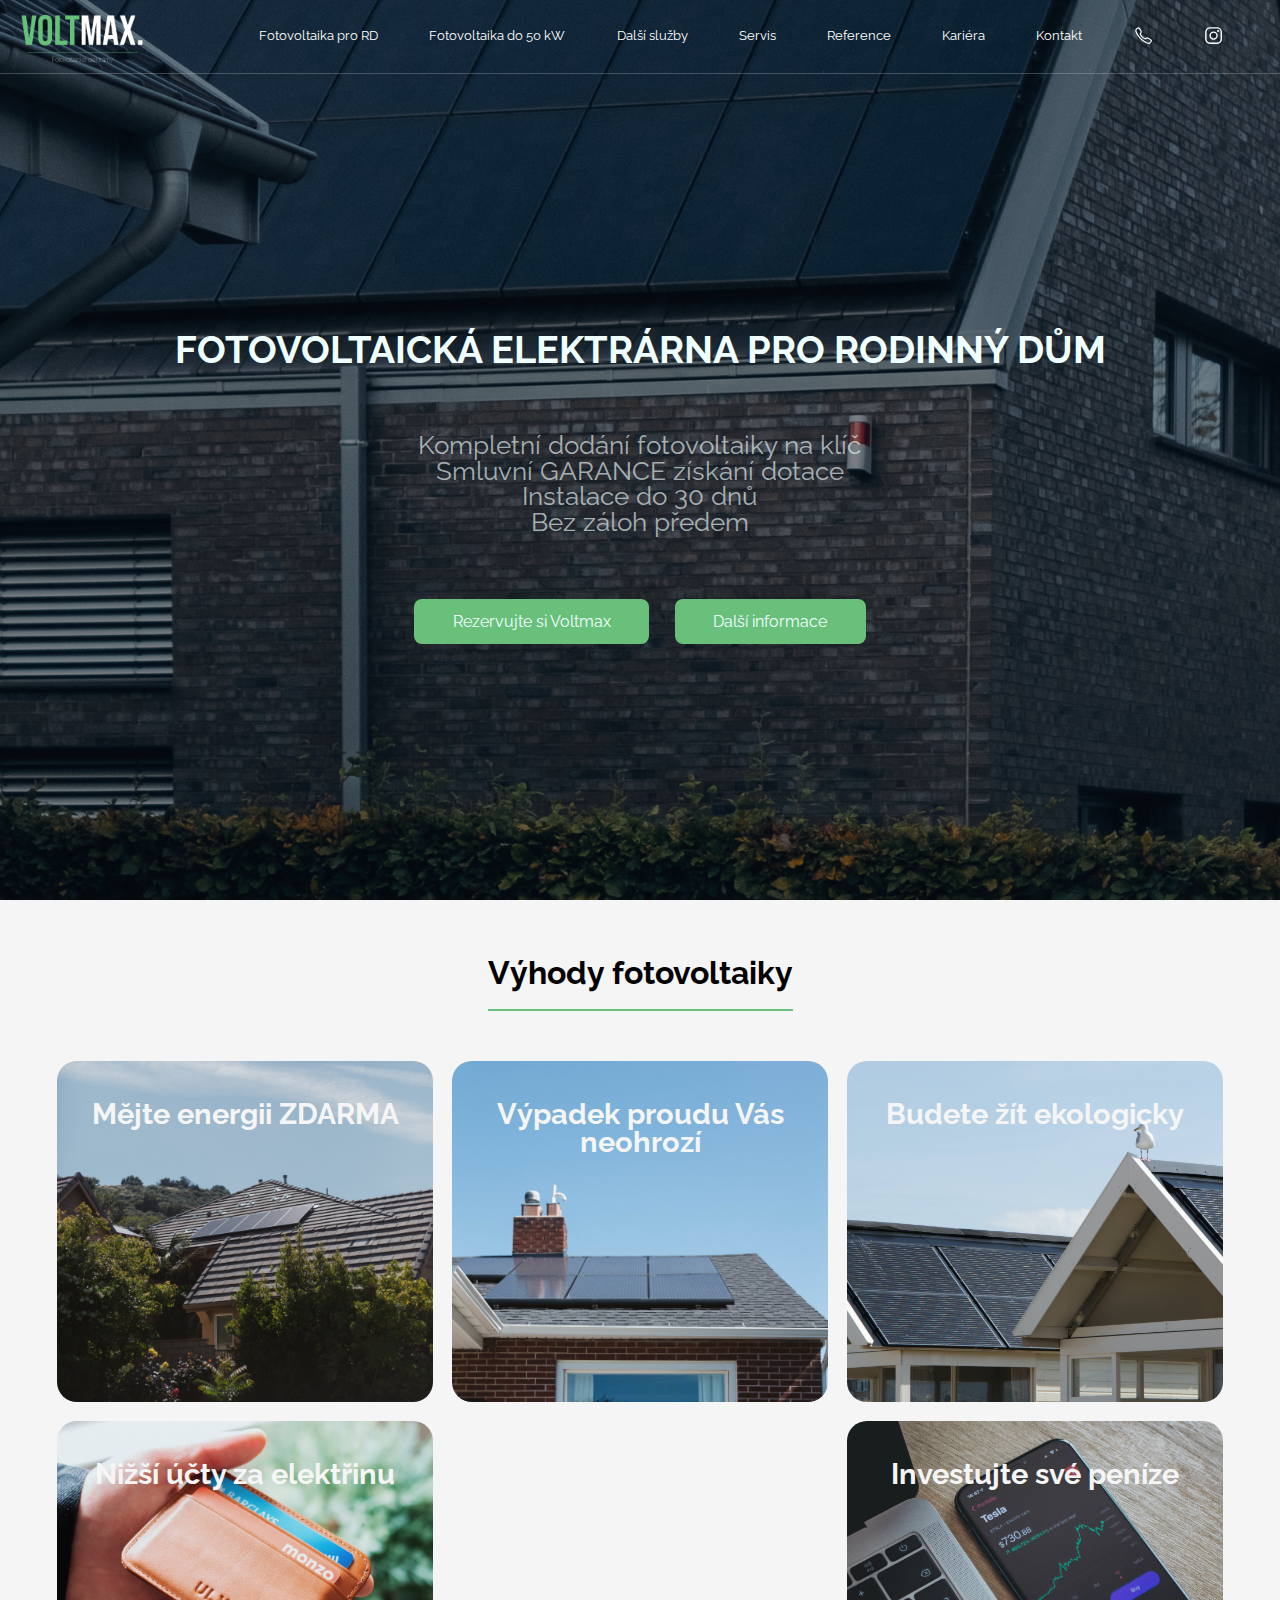
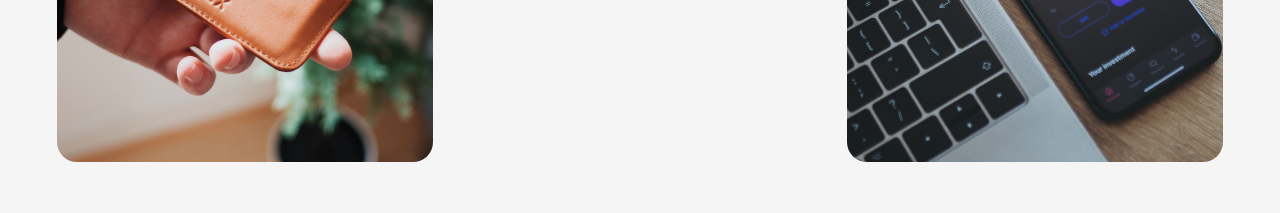
==== index.html @ 813edf6c "Add files via upload" ====
<!DOCTYPE html>
<html lang="cs">
<head>
    <meta charset="UTF-8">
    <meta name="viewport" content="width=device-width, initial-scale=1.0">
    <link rel="stylesheet" href="style.css">
    <title>Voltmax</title>
</head>
<body>
    <div id="top" class="top">
        <header>
            <span class="left"><img src="./img/voltmaxtest.png" alt=""></span>
            <span class="right">
                <div class="menu-opt"><a href="#top">Fotovoltaika pro RD</a></div>
                <div class="menu-opt"><a href="#about">Fotovoltaika do 50 kW</a></div>
                <div class="menu-opt"><a href="#ref">Další služby</a></div>
                <div class="menu-opt"><a href="#contact">Servis</a></div>
                <div class="menu-opt"><a href="">Reference</a></div>
                <div class="menu-opt"><a href="">Kariéra</a></div>
                <div class="menu-opt"><a href="">Kontakt</a></div>
                <div class="menu-opt"><a href="tel:739 859 888"><svg xmlns="http://www.w3.org/2000/svg" class="ionicon" viewBox="0 0 512 512"><path d="M451 374c-15.88-16-54.34-39.35-73-48.76-24.3-12.24-26.3-13.24-45.4.95-12.74 9.47-21.21 17.93-36.12 14.75s-47.31-21.11-75.68-49.39-47.34-61.62-50.53-76.48 5.41-23.23 14.79-36c13.22-18 12.22-21 .92-45.3-8.81-18.9-32.84-57-48.9-72.8C119.9 44 119.9 47 108.83 51.6A160.15 160.15 0 0083 65.37C67 76 58.12 84.83 51.91 98.1s-9 44.38 23.07 102.64 54.57 88.05 101.14 134.49S258.5 406.64 310.85 436c64.76 36.27 89.6 29.2 102.91 23s22.18-15 32.83-31a159.09 159.09 0 0013.8-25.8C465 391.17 468 391.17 451 374z" fill="none" stroke="currentColor" stroke-miterlimit="10" stroke-width="32"/></svg></a></div>
                <div class="menu-opt"><a href="https://www.instagram.com/voltmax.cz/"><svg xmlns="http://www.w3.org/2000/svg" class="ionicon" viewBox="0 0 512 512"><path fill="currentColor" stroke="currentColor" d="M349.33 69.33a93.62 93.62 0 0193.34 93.34v186.66a93.62 93.62 0 01-93.34 93.34H162.67a93.62 93.62 0 01-93.34-93.34V162.67a93.62 93.62 0 0193.34-93.34h186.66m0-37.33H162.67C90.8 32 32 90.8 32 162.67v186.66C32 421.2 90.8 480 162.67 480h186.66C421.2 480 480 421.2 480 349.33V162.67C480 90.8 421.2 32 349.33 32z"/><path d="M377.33 162.67a28 28 0 1128-28 27.94 27.94 0 01-28 28zM256 181.33A74.67 74.67 0 11181.33 256 74.75 74.75 0 01256 181.33m0-37.33a112 112 0 10112 112 112 112 0 00-112-112z" stroke="currentColor" fill="currentColor"/></svg></a></div>

            </span>
        </header>
        <div class="herogrp">
            <div class="hero">Fotovoltaická elektrárna pro rodinný dům</div>
            <div class="subtext">Kompletní dodání fotovoltaiky na klíč<br>Smluvní GARANCE získání dotace<br>Instalace do 30 dnů<br>Bez záloh předem</div>
            <div class="questionaire">Máte nějaký dotaz?<br> Kontaktujte nás!</div>
            <div class="btns appear">
                <button><a href="#contact">Rezervujte si Voltmax</a></button>
                <button><a href="#jobs">Další informace</a></button>
            </div>
        </div>
    </div>
    <section id="about">
        <span class="section-hero center">Výhody fotovoltaiky</span>
        <div class="advtg-wrapper">
           <div class="advtg-card">
                <div class="advtg-content">
                    <div class="advtg-header">Mějte energii ZDARMA</div>
                </div>
            </div>
                <div class="advtg-card">
                     <div class="advtg-content">
                         <div class="advtg-header">Výpadek proudu Vás neohrozí</div>
                     </div>
                 </div>
                <div class="advtg-card">
                     <div class="advtg-content">
                         <div class="advtg-header">Budete žít ekologicky</div>
                     </div>
                </div>
                <div class="advtg-card">
                    <div class="advtg-content">
                        <div class="advtg-header">Nižší účty za elektřinu</div>
                    </div>
                </div>
                    <div class="advtg-card">
                         <div class="advtg-content">
                             <div class="advtg-header">Získejte dotaci až 225 000 Kč</div>
                         </div>
                     </div>
                    <div class="advtg-card">
                         <div class="advtg-content">
                             <div class="advtg-header">Investujte své peníze</div>
                         </div>
                    </div>
        
    </section>
    <script src="./app.js"></script>
</body>
</html>
---- style.css ----
/* http://meyerweb.com/eric/tools/css/reset/ 
   v2.0 | 20110126
   License: none (public domain)
*/
@import url('https://fonts.googleapis.com/css2?family=Raleway:wght@500&display=swap');
:root{
    --main-color: #69c07b;
}
html, body, div, span, applet, object, iframe,
h1, h2, h3, h4, h5, h6, p, blockquote, pre,
a, abbr, acronym, address, big, cite, code,
del, dfn, em, img, ins, kbd, q, s, samp,
small, strike, strong, sub, sup, tt, var,
b, u, i, center,
dl, dt, dd, ol, ul, li,
fieldset, form, label, legend,
table, caption, tbody, tfoot, thead, tr, th, td,
article, aside, canvas, details, embed, 
figure, figcaption, footer, header, hgroup, 
menu, nav, output, ruby, section, summary,
time, mark, audio, video {
	margin: 0;
	padding: 0;
	border: 0;
	font-size: 100%;
    font-family: 'Raleway', sans-serif;
	vertical-align: baseline;
    scroll-behavior: smooth;
}
/* HTML5 display-role reset for older browsers */
article, aside, details, figcaption, figure, 
footer, header, hgroup, menu, nav, section {
	display: block;
}
body {
	line-height: 1;
}
ol, ul {
	list-style: none;
}
blockquote, q {
	quotes: none;
}
blockquote:before, blockquote:after,
q:before, q:after {
	content: '';
	content: none;
}
table {
	border-collapse: collapse;
	border-spacing: 0;
}
.top{
    display: flex;
    flex-direction: column;
    background-image: linear-gradient(to bottom, rgba(9, 16, 24, 0.473), rgba(9, 16, 24, 0.473)), url(./img/voltmax_hero.jpg);
    background-position: 50%;
    background-size: cover;
    width: 100%;
    height: 100vh;
}
.menu-opt svg{
    width: 1.5rem;
}
header{
    display: flex;
    justify-content: space-between;
    padding: 1.45rem;
    color: #ffff;
    height: fit-content;
    border-bottom: 1px solid #d1d5db46;
}
.right{
    display: flex;
    align-items: center;
    gap: 4rem;
    margin-right: 3rem;
}
.left img{
    width: 6rem;
    margin-left: 2rem;
    transform: scale(1.6);
    transition: all cubic-bezier(0.23, 1, 0.320, 1) 0.5s;
}
.left img:hover{
    filter: drop-shadow(5px 5px 12px var(--main-color));
    -webkit-filter: drop-shadow(5px 5px 12px var(--main-color));
}
.hero{
    font-weight: 700;
    color: azure;
    font-size: 3rem;
    text-transform: uppercase;
}
.herogrp{
    display: flex;
    align-items: center;
    flex-direction: column;
    margin: auto;
    gap: 5rem;
}
.subtext{
    width: 65%;
    text-align: center;
    font-size: 2rem;
    color: rgba(240, 255, 255, 0.627);
    animation: slideDown 1s ease-in-out forwards;
}
.appear{
    animation: appear 1s ease-in-out forwards;
}
.menu-opt:hover{
    cursor: pointer;
}
.btns{
    display: flex;
    gap: 2rem;
}
button{
    background-color: var(--main-color);
    color: azure;
    font-size: 1.23rem;
    padding: 1rem;
    padding-left: 3rem;
    padding-right: 3rem;
    border: none;
    border-radius: 8px;
    width: fit-content;
    max-width: 500px;
    transition: all 400ms cubic-bezier(.215, .61, .355, 1)
}
button:hover{
    background-color: var(--main-color);
    cursor: pointer;
}
button:active{
    transform: scale(0.9);
}
.advtg-img{
    color: red;
}
.card{
    display: flex;
    flex-direction: column;
    width: 35%;
    border-radius: 8px;
    background-color: rgba(165, 165, 187, 0.397);
    padding: 2rem;
}
.cards{
    display: flex;
    margin-left: auto;
    margin-right: auto;
    justify-content: center;
    height: 20%;
    width: 80%;
    gap: 2rem;
}
.card-header{
    color: #d7d9e1;
    font-size: 1.5rem;
    font-weight: 600;
}
.card-text{
    color: #c2c3c9;
    margin-top: 1rem;
}
.card-left{
    display: flex;
    flex-direction: column;
    gap: 0.3rem;
    width: 70%;
}
section{
    display: flex;
    flex-direction: column;
    justify-content: center;
    align-items: center;
    padding-left: 20%;
    padding-right: 20%;
    padding-top: 4%;
    background-color: whitesmoke;
}
.wrapper{
    display: flex;
    justify-content: center;
    gap: 2rem;
}
.wrapper img{
    max-width: 100%;
    max-height: 80%;
}
.left-sub{
    display: flex;
    flex-direction: column;
    justify-content: space-evenly;
    gap: 1rem;
    max-width: 40%;
}
.section-hero{
    font-size: 2.5rem;
    line-height: 3.5rem;
    font-weight: 700;
    color: black;
    padding-bottom: 1rem;
    border-bottom: 2px solid #69c07b;
    max-width: max-content;
    margin-bottom: 6.6%;
}
.hero-subtext{
    font-size: 2rem;
    line-height: 3rem;
    font-weight: 300;
    color: whitesmoke;
}
.gray-sub{
    font-size: 1.1rem;
    color: #FFFFFF73
}
.center{
    display: flex;
    justify-content: center;
}
.text{
    font-size: 1.3rem;
    padding: 2rem;
    color: whitesmoke;
}
.gallery{
    display: flex;
    max-width: 100%;
    height: 40%;
    gap: 2rem;
}
.gallery-item{
    display: flex;
    width: 50%;
}
.gallery-item img{
    width: 100%;
    max-height: 100%;
    object-fit: cover;
    border-radius: 8px;
}
.ref-section{
    display: flex;
    justify-content: center;
    gap: 2rem;
    margin-bottom: 4%;
}
.ref-card{
    width: 33%;
    border-radius: 8px;
    transition: all 400ms cubic-bezier(.215, .61, .355, 1);
    border: 1px solid #d1d5db42; 
    overflow: hidden;
}
.ref-card:hover{
    border: 1px solid var(--main-color);
}
.ref-card-img{
    height: auto;
}
.ref-card-img img{
    width: 100%;
    height: 100%;
    border-radius: 8px;
}
.ref-card-header{
    color: azure;
    font-size: 1.4rem;
}
.ref-card-content{
    display: flex;
    flex-direction: column;
    padding: 2rem;
    gap: 1.5rem;
}
.ref-card-text{
    line-height: 2rem;
}

/* grid */
.project-wrapper{
    resize: both;
    display: grid;
    align-self: center;
    grid-template-rows: repeat(2, 1fr);
    grid-template-columns: repeat(3, 1fr);
    gap: 2rem;
}
.grid-item img{
    width: calc(100vw / 6.55);
    height: calc(100vw / 6.55);
    transition: all cubic-bezier(0.23, 1, 0.320, 1) 1s
}
.grid-item{
    cursor: pointer;
    position: relative;
    width: calc(100vw / 6.55);
    height: calc(100vw / 6.55);
    transition: all cubic-bezier(0.23, 1, 0.320, 1) 1s
}
.grid-item img{
    object-fit: cover;
}
.tooltip {
    position: absolute;
    pointer-events: none;
    top: 50%;
    left: 50%;
    transform: translate(-50%, -50%);
    text-align: center;
    color: var(--main-white);
    font-size: 2rem;
    opacity: 0;
    transition: opacity 0.3s ease;
}
.grid-item:hover img {
    filter: brightness(50%);
}

.grid-item:hover .tooltip {
    opacity: 1;
}
.popup-image{
    position: fixed;
    top:0;
    left:0;
    background: rgba(0,0,0,.9);
    height: 100%;
    width: 100%;
    z-index: 100;
    display: none;
}
.popup-image span{
    position:absolute;
    top: 0;
    right: 2%;
    font-size: 9rem;
    font-weight: bolder;
    color: #fff;
    cursor: pointer;
    z-index: 100;
    transition: 1s all ease;
}
.popup-article span{
    position:absolute;
    top: 12rem;
    right: 12%;
    font-size: 9rem;
    font-weight: bolder;
    color: #fff;
    cursor: pointer;
    z-index: 100;
    transition: 1s all ease;
}
.popup-image span:hover, .popup-article span:hover{
    color: var(--main-color);
}
.popup-image img{
    position: absolute;
    top: 55%;
    left: 50%;
    transform: translate(-50%, -50%);
    object-fit: cover;
    max-width: 95%;
    max-height: 75%;
}
/* form */

form{
    display: flex;
    flex-direction: column;
    width: 40%;
}
form > input, form > textarea{
    margin-top: 1.5rem;
    border: 1px solid rgba(128, 128, 128, 0.445);
    padding: 1rem;
    transition: all 0.2s ease-in-out;
    background-color: transparent;
}
form textarea {
    resize: vertical;
    height: 10rem;
    max-height: 40rem;
  }
input:focus,
textarea:focus {
  outline: none;
  border-bottom: 1px solid var(--main-color);
}
input,
textarea {
  font-family: inherit;
}
form button{
    background-color: var(--main-color);
    color: azure;
    font-size: 1.23rem;
    padding: 1rem;
    padding-left: 3rem;
    padding-right: 3rem;
    border: none;
    border-radius: 8px;
    width: fit-content;
    max-width: 500px;
}
form button:hover{
    background-color: var(--main-color);
    color: #fff;
}
input[type="text"],
input[type="email"],
textarea {
    font-size: 1.23rem;
    color: azure;
}
label{
    color: azure;
    font-size: 1.2rem;
}
.advtg-wrapper{
    display: grid;
    grid-template-rows: repeat(2, 1fr);
    grid-template-columns: repeat(3, 1fr);
    gap: 1.5rem;
}
.advtg-card{
    display: flex;
    flex-direction: column;
    justify-content: flex-start;
    width: 350px;
    height: 35vh;
    padding: 1rem;
    background-image: url(./img/vivint-solar-ZEiFiOsV3K4-unsplash.jpg);
    background-size: cover;
    background-repeat: no-repeat;
    background-position: 50% 70%;
    background-size: 100%;
    border-radius: 20px;
    cursor: default;
    border: 0px solid #d7e2f0;
    text-align: center;
    transition: all 0.5s cubic-bezier(0.645, 0.045, 0.355, 1);
}
.advtg-card:nth-child(2){
    background-image: url(./img/vivint-solar-9CalgkSRZb8-unsplash.jpg);
    background-position: 50% 25%;
}
.advtg-card:nth-child(3){
    background-image: url(./img/mischa-frank-6M9OhcblUHM-unsplash.jpg);
    background-size: 200%;
    transition: all 0.5s cubic-bezier(0.645, 0.045, 0.355, 1);
}
.advtg-card:nth-child(4){
    background-image: url(./img/oliur-Z8I-BhVtzn0-unsplash.jpg);
    background-size: 130%;
    background-position: 50% 65%;
    transition: all 0.5s cubic-bezier(0.645, 0.045, 0.355, 1);
}
.advtg-card:nth-child(5){
    background-image: url(./img/docusign-P9kDDB8APmE-unsplash\ \(1\).jpg);
    background-size: 100%;
    background-position: 50% 15%;
    transition: all 0.5s cubic-bezier(0.645, 0.045, 0.355, 1);
}
.advtg-card:nth-child(6){
    background-image: url(./img/aidan-hancock-dA0SA67EgOQ-unsplash.jpg);
    background-size: 170%;
    transition: all 0.5s cubic-bezier(0.645, 0.045, 0.355, 1);
}

.advtg-header{
    font-size: 2.23rem;
    text-align: center;
    transition: all 0.5s cubic-bezier(0.645, 0.045, 0.355, 1);
    margin-top: 2rem;
}

.advtg-card:hover{
    background-size: 110%;
}
.advtg-card:nth-child(6):hover{
    background-size: 180%;
}
.advtg-card:nth-child(4):hover{
    background-size: 140%;
}
.advtg-card:nth-child(3):hover{
    background-size: 210%;
    transition: all 0.5s cubic-bezier(0.645, 0.045, 0.355, 1);
}
.advtg-card:hover .advtg-header{
    color: #292524;
}
.advtg-content{
    color: whitesmoke;
    font-weight: 700;
    min-height: 6rem;
    transition: all 0.5s cubic-bezier(0.645, 0.045, 0.355, 1);
}
.questionaire{
    display: none;
    color: white;
    padding: 1rem;
    backdrop-filter: blur(10px);
    border: 1px solid whitesmoke;
    position: relative;
    right: -100%;
    transition: all 1s cubic-bezier(0.645, 0.045, 0.355, 1);
    animation: appearRight 1s ease-in-out forwards;
    animation-delay: 4s;
    cursor: pointer;
}
.questionaire:hover{
}
body{
    overflow-x: hidden;
}

@keyframes appearRight {
    0%{
        transform: translateX(0%);
    }
    100%{
        transform: translateX(-174%);
    }
}
@keyframes slideDown {
    0% {
        transform: translateY(-160%);
        opacity: 0;
    }
    100% {
        transform: translateY(0);
        opacity: 1;
    }
}
@keyframes appear{
    0% {
        transform: translateY(-160%);
        opacity: 0;
    }
    100%{
        transform: translateY(0);
        opacity: 1;
    }
}
.copy{
    display: block;
    position: relative;
    left: -100%;
    pointer-events: none;
}
.car{
    filter: grayscale(0%);
    transition: 400ms all ease-in-out;
}
.car:hover{
    filter: grayscale(100%);
}
.contact-info{
    display: flex;
    flex-direction: column;
    margin-top: auto;
    margin-bottom: auto;
}
.contact-grid{
    display: grid;
    grid-template-columns: 1fr 1fr;
    height: 80vh;
    width: 100%;
}
.contact-section{
    padding-top: 0;
    padding-right: 0;
}
.contact-row{
    display: flex;
    align-items: center;
    gap: 1rem;
    padding-top: 1rem;
    cursor: pointer;
    max-width: fit-content;
}
.svg-icon{
    width: 2rem;
}
.contact-text{
    font-size: 1.3rem;
}

.contact-row:hover .svg-icon svg{
    transition: all 100ms ease-out;
    color: var(--main-color);
}
.logo img{
    width: 4rem;
    transform: scale(1.2);
    transition: all cubic-bezier(0.23, 1, 0.320, 1) 0.5s;
}
.logo img:hover{
    transform: scale(1.5);
}
.socials-icons{
    padding-top: 1rem;
    padding-bottom: 2rem;
}
.socials-icons img{
    width: 4.5rem;
    transition: all cubic-bezier(0.23, 1, 0.320, 1) 0.5s;
}
.socials-icons img:hover{
    transform: scale(1.2);
    filter: drop-shadow(5px 5px 10px #000);
    cursor: pointer;
}
.copyright{
    font-size: 1.2rem;
    color: whitesmoke;
    margin-top: auto
}
a{
    text-decoration: none;
    color: inherit;
}
.menu-opt{
    transition: all ease 300ms;
}
.menu-opt:hover{
    color: var(--main-color);
}
#about{
    display: flex;
    flex-direction: column;
    padding-bottom: 4%;
}
@media (max-width: 1440px) {
    /* Adjust font sizes for a screen width up to 1440px */
    html {
      font-size: 90%; /* Adjust as needed for readability */
    }
  }
  
  @media (max-width: 1280px) {
    /* Adjust font sizes for a screen width up to 1280px */
    html {
      font-size: 80%; /* Adjust as needed for readability */
    }
  }
  
  @media (max-width: 1024px) {
    /* Adjust font sizes for a screen width up to 1024px */
    html {
      font-size: 70%; /* Adjust as needed for readability */
    }
    .wrapper{
        display: flex;
        flex-direction: column-reverse;
    }
    .left-sub{
        max-width: none;
        align-items: center;
    }
    #about{
        text-align: center;
    }
    section{
        padding-left: 10%;
        padding-right: 10%;
    }
  }
  
  @media (max-width: 768px) {
    /* Adjust font sizes for a screen width up to 768px */
    html {
      font-size: 60%; /* Adjust as needed for readability */
    }
    .hero{
        display: flex;
        text-align: center;
    }
    .ref-section{
        flex-direction: column;
    }
    .ref-card{
        width: 100%;
    }

  }
  
  @media (max-width: 480px) {
    /* Adjust font sizes for a screen width up to 480px */
    html {
      font-size: 50%; /* Adjust as needed for readability */
    }
    .menu-opt:nth-child(1), .menu-opt:nth-child(2), .menu-opt:nth-child(3), .menu-opt:nth-child(4){
        display: none;
    }
  }
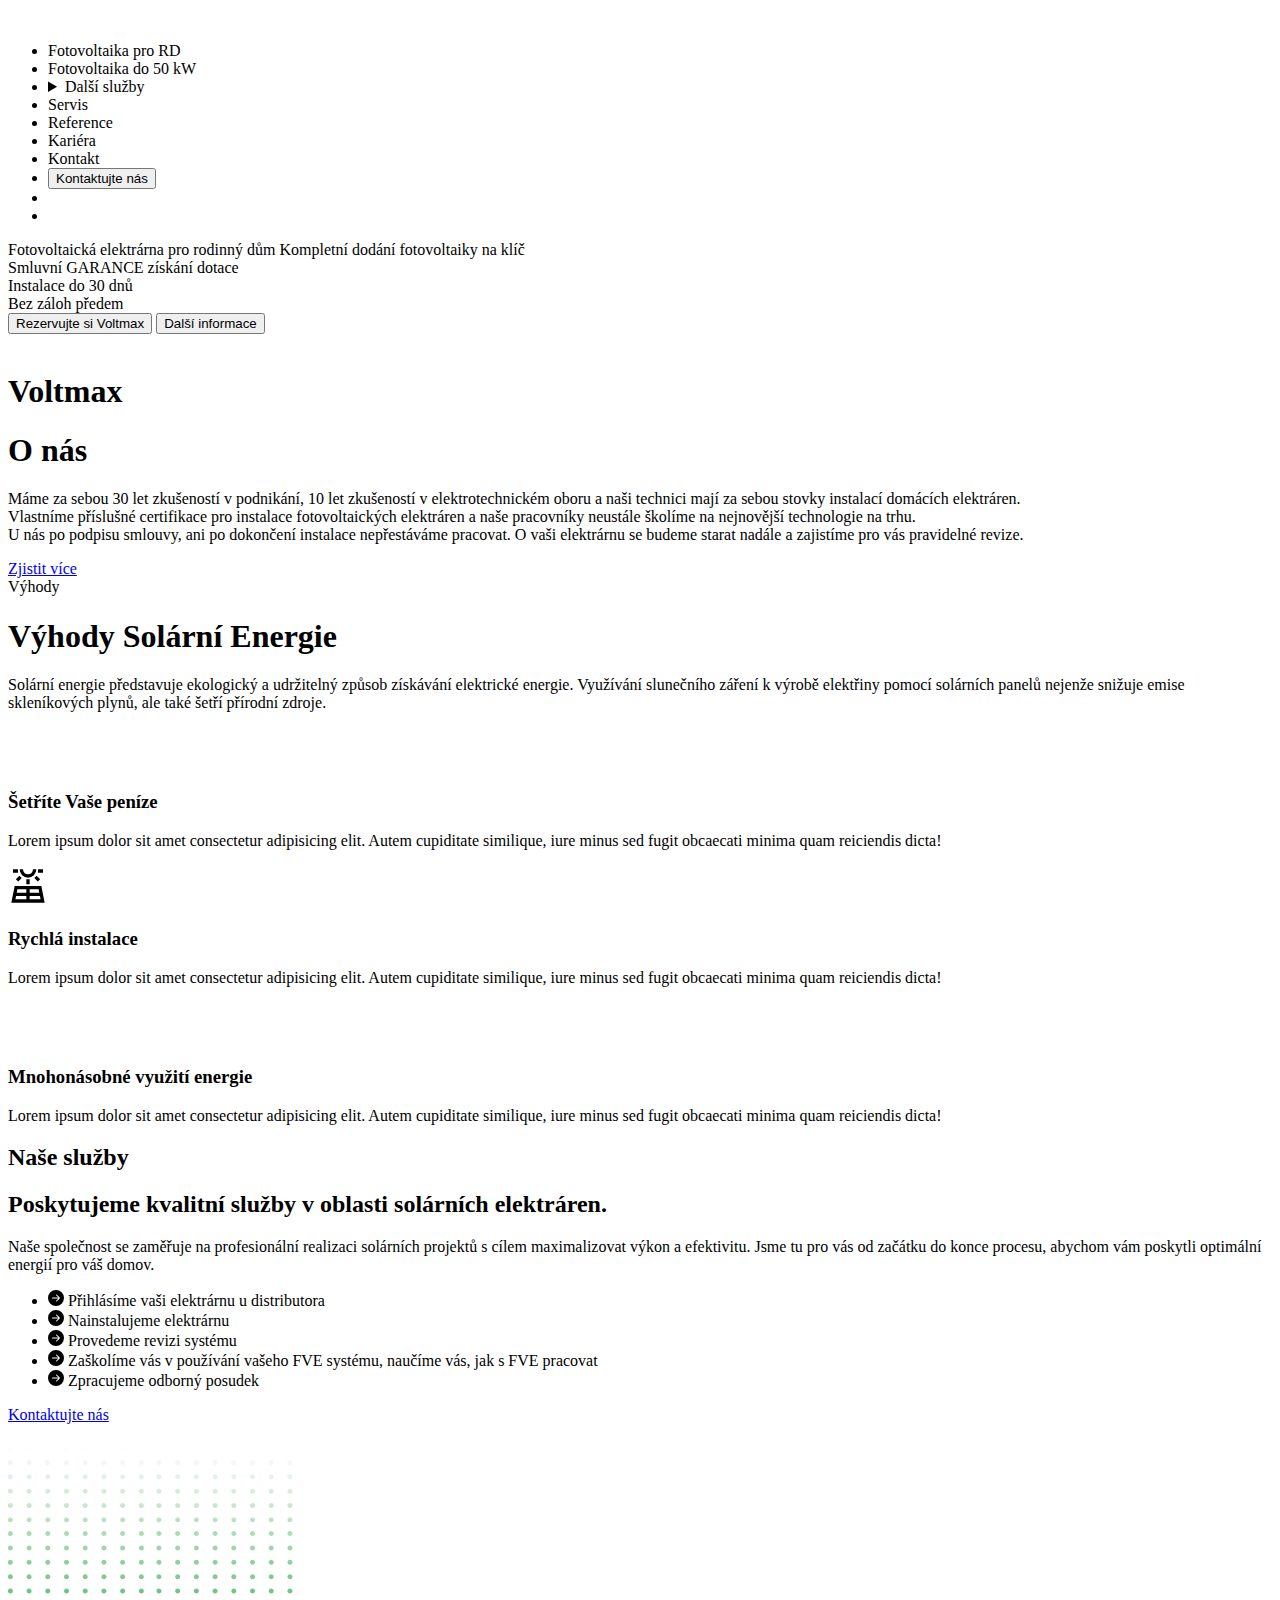
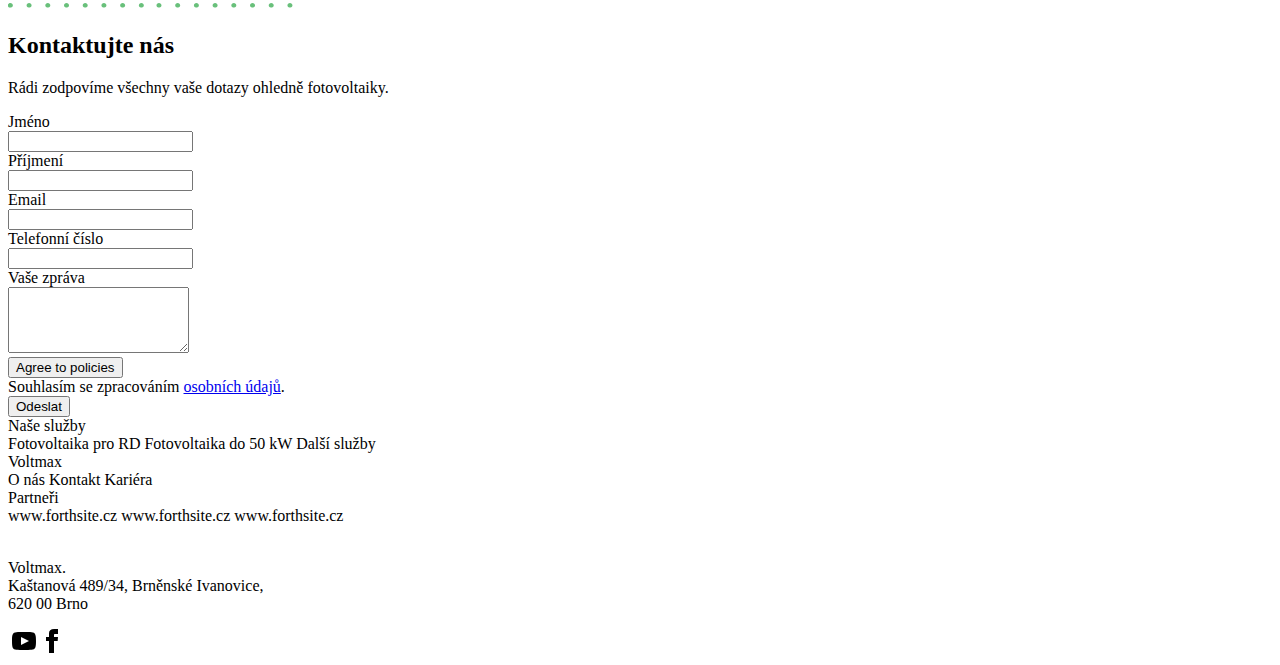
==== commit 0d658415: "Add files via upload" ====
--- a/index.html
+++ b/index.html
@@ -1,73 +1,431 @@
 <!DOCTYPE html>
-<html lang="cs">
-<head>
-    <meta charset="UTF-8">
-    <meta name="viewport" content="width=device-width, initial-scale=1.0">
-    <link rel="stylesheet" href="style.css">
-    <title>Voltmax</title>
-</head>
-<body>
-    <div id="top" class="top">
-        <header>
-            <span class="left"><img src="./img/voltmaxtest.png" alt=""></span>
-            <span class="right">
-                <div class="menu-opt"><a href="#top">Fotovoltaika pro RD</a></div>
-                <div class="menu-opt"><a href="#about">Fotovoltaika do 50 kW</a></div>
-                <div class="menu-opt"><a href="#ref">Další služby</a></div>
-                <div class="menu-opt"><a href="#contact">Servis</a></div>
-                <div class="menu-opt"><a href="">Reference</a></div>
-                <div class="menu-opt"><a href="">Kariéra</a></div>
-                <div class="menu-opt"><a href="">Kontakt</a></div>
-                <div class="menu-opt"><a href="tel:739 859 888"><svg xmlns="http://www.w3.org/2000/svg" class="ionicon" viewBox="0 0 512 512"><path d="M451 374c-15.88-16-54.34-39.35-73-48.76-24.3-12.24-26.3-13.24-45.4.95-12.74 9.47-21.21 17.93-36.12 14.75s-47.31-21.11-75.68-49.39-47.34-61.62-50.53-76.48 5.41-23.23 14.79-36c13.22-18 12.22-21 .92-45.3-8.81-18.9-32.84-57-48.9-72.8C119.9 44 119.9 47 108.83 51.6A160.15 160.15 0 0083 65.37C67 76 58.12 84.83 51.91 98.1s-9 44.38 23.07 102.64 54.57 88.05 101.14 134.49S258.5 406.64 310.85 436c64.76 36.27 89.6 29.2 102.91 23s22.18-15 32.83-31a159.09 159.09 0 0013.8-25.8C465 391.17 468 391.17 451 374z" fill="none" stroke="currentColor" stroke-miterlimit="10" stroke-width="32"/></svg></a></div>
-                <div class="menu-opt"><a href="https://www.instagram.com/voltmax.cz/"><svg xmlns="http://www.w3.org/2000/svg" class="ionicon" viewBox="0 0 512 512"><path fill="currentColor" stroke="currentColor" d="M349.33 69.33a93.62 93.62 0 0193.34 93.34v186.66a93.62 93.62 0 01-93.34 93.34H162.67a93.62 93.62 0 01-93.34-93.34V162.67a93.62 93.62 0 0193.34-93.34h186.66m0-37.33H162.67C90.8 32 32 90.8 32 162.67v186.66C32 421.2 90.8 480 162.67 480h186.66C421.2 480 480 421.2 480 349.33V162.67C480 90.8 421.2 32 349.33 32z"/><path d="M377.33 162.67a28 28 0 1128-28 27.94 27.94 0 01-28 28zM256 181.33A74.67 74.67 0 11181.33 256 74.75 74.75 0 01256 181.33m0-37.33a112 112 0 10112 112 112 112 0 00-112-112z" stroke="currentColor" fill="currentColor"/></svg></a></div>
+<html lang="en">
+  <head>
+    <meta charset="UTF-8" />
+    <meta http-equiv="X-UA-Compatible" content="IE=edge" />
+    <meta name="viewport" content="width=device-width, initial-scale=1.0" />
+    <title>Voltmax.cz</title>
+  </head>
+  <style>
+    #topleft > img:hover{
+      filter: drop-shadow(5px 5px 12px #69c07b);
+    }
+    .card-small{
+      transition: all 2s cubic-bezier(0.075, 0.82, 0.165, 1);
+    }
+    .card-small:hover{
+      scale: 1.02;
+    }
 
+  </style>
+  <body>
+    <div id="top" class="flex flex-col w-full h-screen bg-cover ">
+        <header class="flex justify-between p-6">
+            <span id="topleft"><img class="logo transition-all w-24 ml-8 scale-125"></span>
+            <span id="topright">
+                <ul class="menu gap-8 text-gray-100 xl:menu-horizontal rounded-box lg:mb-32">
+                    <li><a>Fotovoltaika pro RD</a></li>
+                    <li><a>Fotovoltaika do 50 kW</a></li>
+                    <li>
+                      <details>
+                        <summary>Další služby</summary>
+                        <ul  class="text-black">
+                          <li><a>Služba 1</a></li>
+                          <li><a>Služba 2</a></li>
+                        </ul>
+                      </details>
+                    </li>
+                    <li><a>Servis</a></li>
+                    <li><a>Reference</a></li>
+                    <li><a>Kariéra</a></li>
+                    <li><a>Kontakt</a></li>
+                    <li><button class="btn btn-xs sm:btn-sm bg-emerald-400 border-none text-gray-100 hover:bg-emerald-500">Kontaktujte nás</button></li>
+                    <li class="h-10"><img class="h-full w-full" id="teltop"></li>
+                    <li class="h-10"><img class="h-full w-full" id="igtop"></li>
+                  </ul>
             </span>
         </header>
-        <div class="herogrp">
-            <div class="hero">Fotovoltaická elektrárna pro rodinný dům</div>
-            <div class="subtext">Kompletní dodání fotovoltaiky na klíč<br>Smluvní GARANCE získání dotace<br>Instalace do 30 dnů<br>Bez záloh předem</div>
-            <div class="questionaire">Máte nějaký dotaz?<br> Kontaktujte nás!</div>
-            <div class="btns appear">
-                <button><a href="#contact">Rezervujte si Voltmax</a></button>
-                <button><a href="#jobs">Další informace</a></button>
-            </div>
+        <div data-aos="fade-up" id="herogrp" class="flex flex-col items-center m-auto gap-20 z-50">
+          <span id="hero" class="font-bold text-gray-200 text-5xl uppercase">Fotovoltaická elektrárna pro rodinný dům</span>
+          <span id="subtext" class="w-4/6 text-center text-3xl text-gray-400">Kompletní dodání fotovoltaiky na klíč<br>Smluvní GARANCE získání dotace<br>Instalace do 30 dnů<br>Bez záloh předem</span>
+          <div class="flex gap-10">
+            <button class="btn btn-xs sm:btn-sm md:btn-md lg:btn-lg bg-emerald-400 border-none text-gray-100 hover:bg-emerald-500">Rezervujte si Voltmax</button>
+            <button class="btn btn-xs sm:btn-sm md:btn-md lg:btn-lg bg-emerald-400 border-none text-gray-100 hover:bg-emerald-500">Další informace</button>
+          </div>
         </div>
     </div>
-    <section id="about">
-        <span class="section-hero center">Výhody fotovoltaiky</span>
-        <div class="advtg-wrapper">
-           <div class="advtg-card">
-                <div class="advtg-content">
-                    <div class="advtg-header">Mějte energii ZDARMA</div>
-                </div>
-            </div>
-                <div class="advtg-card">
-                     <div class="advtg-content">
-                         <div class="advtg-header">Výpadek proudu Vás neohrozí</div>
-                     </div>
-                 </div>
-                <div class="advtg-card">
-                     <div class="advtg-content">
-                         <div class="advtg-header">Budete žít ekologicky</div>
-                     </div>
-                </div>
-                <div class="advtg-card">
-                    <div class="advtg-content">
-                        <div class="advtg-header">Nižší účty za elektřinu</div>
+    <section class="flex items-center py-24 bg-stone-100 xl:h-fit font-poppins dark:bg-gray-800 ">
+      <div class="justify-center flex-1 max-w-6xl py-4 mx-auto lg:py-6 md:px-6">
+          <div class="flex flex-wrap ">
+              <div class="w-full px-4 mb-10 lg:w-1/2 lg:mb-0">
+                  <div class="relative">
+                      <img src="https://images.unsplash.com/photo-1668097613572-40b7c11c8727?q=80&w=2070&auto=format&fit=crop&ixlib=rb-4.0.3&ixid=M3wxMjA3fDB8MHxwaG90by1wYWdlfHx8fGVufDB8fHx8fA%3D%3D" alt=""
+                          class="relative z-40 object-cover w-full h-96 lg:rounded-tr-[80px] lg:rounded-bl-[80px] rounded">
+                      <div
+                          class="absolute z-10 hidden w-full h-full bg-emerald-400 rounded-bl-[80px] rounded -bottom-6 right-6 lg:block">
+                      </div>
+                  </div>
+              </div>
+              <div class="w-full px-4 mb-10 lg:w-1/2 lg:mb-0 ">
+                  <div class="relative">
+                      <h1
+                          class="absolute -top-20   left-0 text-[20px] lg:text-[100px] text-gray-900 font-bold  dark:text-gray-200 opacity-5 md:block hidden">
+                          Voltmax
+                      </h1>
+                      <h1 class="pl-2 text-3xl font-bold border-l-8 border-emerald-400 md:text-5xl dark:text-white">
+                          O nás
+                      </h1>
+                  </div>
+                  <p class="mt-6 mb-10 text-base leading-7 text-gray-500 dark:text-gray-400">
+                    Máme za sebou 30 let zkušeností v podnikání, 10 let zkušeností v elektrotechnickém oboru a naši technici mají za sebou stovky instalací domácích elektráren.<br>
+
+                    Vlastníme příslušné certifikace pro instalace fotovoltaických elektráren a naše pracovníky neustále školíme na nejnovější technologie na trhu.<br>
+                    
+                    U nás po podpisu smlouvy, ani po dokončení instalace nepřestáváme pracovat. O vaši elektrárnu se budeme starat nadále a zajistíme pro vás pravidelné revize.<br>
+                  </p>
+                  <a href="#"
+                      class="px-4 py-3 text-gray-50 transition-all transform bg-emerald-400 rounded-[80px] hover:bg-emerald-500 dark:hover:text-gray-100 dark:text-gray-100 ">
+                      Zjistit více
+                  </a>
+              </div>
+          </div>
+      </div>
+  </section>
+  <section class="flex items-center justify-center bg-gray-100 dark:bg-gray-800 lg:h-screen">
+    <div class="px-4 py-20 mx-auto max-w-7xl">
+        <div class="max-w-xl mx-auto">
+            <div class="text-center ">
+                <div class="relative flex flex-col items-center">
+                    <div
+                        class="absolute hidden md:block -top-14 left-20 text-[120px] text-gray-400 font-bold opacity-10">
+                        Výhody
                     </div>
-                </div>
-                    <div class="advtg-card">
-                         <div class="advtg-content">
-                             <div class="advtg-header">Získejte dotaci až 225 000 Kč</div>
-                         </div>
-                     </div>
-                    <div class="advtg-card">
-                         <div class="advtg-content">
-                             <div class="advtg-header">Investujte své peníze</div>
-                         </div>
+                    <h1 class="text-5xl font-bold dark:text-white"> Výhody <span class="text-emerald-500"> Solární Energie
+                        </span> </h1>
+                    <div class="flex w-24 mt-1 mb-10 overflow-hidden rounded">
+                        <div class="flex-1 h-2 bg-emerald-200">
+                        </div>
+                        <div class="flex-1 h-2 bg-emerald-400">
+                        </div>
+                        <div class="flex-1 h-2 bg-emerald-600">
+                        </div>
                     </div>
-        
+                </div>
+                <p class="mb-16 text-base text-center text-gray-500">
+                  Solární energie představuje ekologický a udržitelný způsob získávání elektrické energie. Využívání slunečního záření k výrobě elektřiny pomocí solárních panelů nejenže snižuje emise skleníkových plynů, ale také šetří přírodní zdroje.
+                </p>
+            </div>
+        </div>
+        <div class="grid grid-cols-1 gap-x-4 gap-y-6 lg:gap-x-8 lg:gap-y-8 md:grid-cols-2 lg:grid-cols-3">
+            <div
+                class="w-full p-8 mb-5 text-center transition-all bg-white rounded shadow dark:bg-gray-700 hover:shadow-lg">
+                <div class="inline-block p-4 mb-6 -mt-16 bg-emerald-400 rounded-full">
+                  <svg xmlns="http://www.w3.org/2000/svg" height="40" viewBox="0 -960 960 960" width="40" fill="#fff"><path d="M560-440q-50 0-85-35t-35-85q0-50 35-85t85-35q50 0 85 35t35 85q0 50-35 85t-85 35ZM280-320q-33 0-56.5-23.5T200-400v-320q0-33 23.5-56.5T280-800h560q33 0 56.5 23.5T920-720v320q0 33-23.5 56.5T840-320H280Zm80-80h400q0-33 23.5-56.5T840-480v-160q-33 0-56.5-23.5T760-720H360q0 33-23.5 56.5T280-640v160q33 0 56.5 23.5T360-400Zm440 240H120q-33 0-56.5-23.5T40-240v-440h80v440h680v80ZM280-400v-320 320Z"/></svg>
+                </div>
+                <h3 class="mb-4 text-2xl font-semibold dark:text-white"> Šetříte Vaše peníze </h3>
+                <p class="text-base text-gray-500 dark:text-gray-400">
+                    Lorem ipsum dolor sit amet consectetur adipisicing elit. Autem cupiditate similique,
+                    iure minus sed fugit obcaecati minima quam reiciendis dicta!
+                </p>
+            </div>
+            <div class="w-full p-8 mb-5 text-center transition-all bg-emerald-500 rounded shadow hover:shadow-lg">
+                <div class="inline-block p-4 mb-6 -mt-16 bg-white rounded-full">
+                  <svg xmlns="http://www.w3.org/2000/svg" height="40" viewBox="0 -960 960 960" width="40" ><path d="m80-80 80-400h640l80 400H80Zm40-720v-80h120v80H120Zm58 640h262v-80H194l-16 80Zm67-427-57-56 85-85 57 56-85 85Zm-35 267h230v-80H226l-16 80Zm270-360q-83 0-141.5-58.5T280-880h80q0 50 35 85t85 35q50 0 85-35t35-85h80q0 83-58.5 141.5T480-680Zm0-200Zm-40 360v-120h80v120h-80Zm80 360h262l-16-80H520v80Zm0-160h230l-16-80H520v80Zm195-267-84-85 56-56 85 84-57 57Zm5-213v-80h120v80H720Z"/></svg>
+                </div>
+                <h3 class="mb-4 text-2xl font-semibold text-white"> Rychlá instalace
+                </h3>
+                <p class="text-base text-gray-300">
+                    Lorem ipsum dolor sit amet consectetur adipisicing elit. Autem cupiditate similique,
+                    iure minus sed fugit obcaecati minima quam reiciendis dicta!
+                </p>
+            </div>
+            <div
+                class="w-full p-8 mb-5 text-center transition-all bg-white rounded shadow dark:bg-gray-700 hover:shadow-lg">
+                <div class="inline-block p-4 mb-6 -mt-16 bg-emerald-400 rounded-full">
+                  <svg xmlns="http://www.w3.org/2000/svg" height="40" viewBox="0 -960 960 960" width="40" fill="#ffff"><path d="M480-100q-79 0-148-30t-120.5-81.5Q160-263 130-332t-30-148q0-79 30-148t81.5-120.5Q263-800 332-830t148-30v-100l160 160-160 160v-100q-108 0-184 76t-76 184q0 66 30.5 122.5T332-266q16-28 47.5-47.5T452-338q-3-21-8-42t-12-39q-11 9-24 14t-28 5q-33 0-56.5-23.5T300-480v-40q0-17-5.5-32T280-580q50-1 89 9 34 9 62 29.5t29 61.5q0 9-1.5 16.5T453-448q-13-10-26-18t-27-14q17 13 39 40t41 64q20-49 50-96.5t70-87.5q-23 16-44 34t-41 38q-7-11-11-24.5t-4-27.5q0-42 29-71t71-29h40q23 0 38-6t25-14q11-9 17-20 4 67-7 120-9 45-34 82.5T600-440q-15 0-28.5-4T547-455q-7 19-16 50.5T517-337q38 7 67 26t44 45q51-35 81.5-91T740-480h120q0 79-30 148t-81.5 120.5Q697-160 628-130t-148 30Z"/></svg>
+                </div>
+                <h3 class="mb-4 text-2xl font-semibold dark:text-white"> Mnohonásobné využití energie </h3>
+                <p class="text-base text-gray-500 dark:text-gray-400">
+                    Lorem ipsum dolor sit amet consectetur adipisicing elit. Autem cupiditate similique,
+                    iure minus sed fugit obcaecati minima quam reiciendis dicta!
+                </p>
+            </div>
+        </div>
+    </div>
+</section>
+  <section class="flex items-center bg-stone-100 lg:h-fitfont-poppins dark:bg-gray-800 ">
+    <div class="justify-center flex-1 max-w-6xl py-4 mx-auto lg:py-6 md:px-6">
+        <div class="px-4 mb-10 md:text-center md:mb-20">
+            <h2 class="pb-2 text-2xl font-bold text-gray-800 md:text-4xl dark:text-gray-300">
+                Naše služby
+            </h2>
+            <div class="flex w-32 mt-1 mb-6 overflow-hidden rounded md:mx-auto md:mb-14">
+                <div class="flex-1 h-2 bg-emerald-200">
+                </div>
+                <div class="flex-1 h-2 bg-emerald-400">
+                </div>
+                <div class="flex-1 h-2 bg-emerald-300">
+                </div>
+            </div>
+        </div>
+        <div class="flex flex-wrap items-center">
+            <div class="w-full px-4 mb-10 md:w-1/2 lg:mb-0 ">
+                <h2 class="mb-4 text-2xl font-bold text-gray-700 dark:text-gray-300">
+                    Poskytujeme kvalitní služby v oblasti solárních elektráren.
+                </h2>
+                <p class="mb-4 text-base leading-7 text-gray-500 dark:text-gray-400">
+                  Naše společnost se zaměřuje na profesionální realizaci solárních projektů s cílem maximalizovat výkon a efektivitu. Jsme tu pro vás od začátku do konce procesu, abychom vám poskytli optimální energií pro váš domov.
+                </p>
+                <ul class="mb-10">
+                    <li class="flex items-center mb-4 text-base text-gray-600 dark:text-gray-400">
+                        <span class="mr-3 text-emerald-500 dark:text-emerald-400 ">
+                            <svg xmlns="http://www.w3.org/2000/svg" width="16" height="16" fill="currentColor"
+                                class="w-5 h-5 bi bi-arrow-right-circle-fill" viewBox="0 0 16 16">
+                                <path
+                                    d="M8 0a8 8 0 1 1 0 16A8 8 0 0 1 8 0zM4.5 7.5a.5.5 0 0 0 0 1h5.793l-2.147 2.146a.5.5 0 0 0 .708.708l3-3a.5.5 0 0 0 0-.708l-3-3a.5.5 0 1 0-.708.708L10.293 7.5H4.5z" />
+                            </svg>
+                        </span>
+                        Přihlásíme vaši elektrárnu u distributora
+                    </li>
+                    <li class="flex items-center mb-4 text-base text-gray-600 dark:text-gray-400">
+                        <span class="mr-3 text-emerald-500 dark:text-emerald-400">
+                            <svg xmlns="http://www.w3.org/2000/svg" width="16" height="16" fill="currentColor"
+                                class="w-5 h-5 bi bi-arrow-right-circle-fill" viewBox="0 0 16 16">
+                                <path
+                                    d="M8 0a8 8 0 1 1 0 16A8 8 0 0 1 8 0zM4.5 7.5a.5.5 0 0 0 0 1h5.793l-2.147 2.146a.5.5 0 0 0 .708.708l3-3a.5.5 0 0 0 0-.708l-3-3a.5.5 0 1 0-.708.708L10.293 7.5H4.5z" />
+                            </svg>
+                        </span>
+                        Nainstalujeme elektrárnu
+                    </li>
+                    <li class="flex items-center mb-4 text-base text-gray-600 dark:text-gray-400">
+                        <span class="mr-3 text-emerald-500 dark:text-emerald-400">
+                            <svg xmlns="http://www.w3.org/2000/svg" width="16" height="16" fill="currentColor"
+                                class="w-5 h-5 bi bi-arrow-right-circle-fill" viewBox="0 0 16 16">
+                                <path
+                                    d="M8 0a8 8 0 1 1 0 16A8 8 0 0 1 8 0zM4.5 7.5a.5.5 0 0 0 0 1h5.793l-2.147 2.146a.5.5 0 0 0 .708.708l3-3a.5.5 0 0 0 0-.708l-3-3a.5.5 0 1 0-.708.708L10.293 7.5H4.5z" />
+                            </svg>
+                        </span>
+                        Provedeme revizi systému
+                    </li>
+                    <li class="flex items-center mb-4 text-base text-gray-600 dark:text-gray-400">
+                        <span class="mr-3 text-emerald-500 dark:text-emerald-400 ">
+                            <svg xmlns="http://www.w3.org/2000/svg" width="16" height="16" fill="currentColor"
+                                class="w-5 h-5 bi bi-arrow-right-circle-fill" viewBox="0 0 16 16">
+                                <path
+                                    d="M8 0a8 8 0 1 1 0 16A8 8 0 0 1 8 0zM4.5 7.5a.5.5 0 0 0 0 1h5.793l-2.147 2.146a.5.5 0 0 0 .708.708l3-3a.5.5 0 0 0 0-.708l-3-3a.5.5 0 1 0-.708.708L10.293 7.5H4.5z" />
+                            </svg>
+                        </span>
+                        Zaškolíme vás v používání vašeho FVE systému, naučíme vás, jak s FVE pracovat
+                    </li>
+                    <li class="flex items-center mb-4 text-base text-gray-600 dark:text-gray-400">
+                      <span class="mr-3 text-emerald-500 dark:text-emerald-400 ">
+                          <svg xmlns="http://www.w3.org/2000/svg" width="16" height="16" fill="currentColor"
+                              class="w-5 h-5 bi bi-arrow-right-circle-fill" viewBox="0 0 16 16">
+                              <path
+                                  d="M8 0a8 8 0 1 1 0 16A8 8 0 0 1 8 0zM4.5 7.5a.5.5 0 0 0 0 1h5.793l-2.147 2.146a.5.5 0 0 0 .708.708l3-3a.5.5 0 0 0 0-.708l-3-3a.5.5 0 1 0-.708.708L10.293 7.5H4.5z" />
+                          </svg>
+                      </span>
+                      Zpracujeme odborný posudek
+                  </li>
+                </ul>
+                <a href="#"
+                    class="px-4 py-2 text-gray-100 bg-emerald-500 rounded-md dark:bg-emerald-400 dark:hover:bg-emerald-500 hover:bg-emerald-600">
+                    Kontaktujte nás
+                </a>
+            </div>
+            <div class="relative w-full px-4 mb-10 md:w-1/2 lg:mb-0">
+                <img src="https://images.unsplash.com/photo-1660330589243-4c640d878052?q=80&w=1932&auto=format&fit=crop&ixlib=rb-4.0.3&ixid=M3wxMjA3fDB8MHxwaG90by1wYWdlfHx8fGVufDB8fHx8fA%3D%3D" alt=""
+                    class="relative z-40 object-cover w-full rounded-md md:h-96 h-44">
+                <div class="absolute top-0 right-0 items-center justify-center hidden -mt-16 lg:inline-flex">
+                    <svg width="290" height="166" fill="none" xmlns="http://www.w3.org/2000/svg">
+                        <mask id="a" style="mask-type:alpha" maskUnits="userSpaceOnUse" x="0" y="0" width="290"
+                            height="166">
+                            <path fill="url(#paint0_linear_228_431)" d="M0 0H290V165.838H0z" />
+                        </mask>
+                        <g mask="url(#a)" fill-rule="evenodd" clip-rule="evenodd">
+                            <path
+                                d="M-.146 77.865c0-1.363 1.13-2.468 2.524-2.468 1.394 0 2.524 1.105 2.524 2.468 0 1.364-1.13 2.469-2.524 2.469-1.394 0-2.524-1.105-2.524-2.469zm21.236-2.468c-1.394 0-2.524 1.105-2.524 2.468 0 1.364 1.13 2.469 2.524 2.469 1.394 0 2.524-1.105 2.524-2.469 0-1.363-1.13-2.468-2.524-2.468zm16.185 2.468c0-1.363 1.13-2.468 2.524-2.468 1.394 0 2.524 1.105 2.524 2.468 0 1.364-1.13 2.469-2.524 2.469-1.394 0-2.524-1.105-2.524-2.469zm21.236-2.468c-1.394 0-2.524 1.105-2.524 2.468 0 1.364 1.13 2.469 2.524 2.469 1.394 0 2.524-1.105 2.524-2.469 0-1.363-1.13-2.468-2.524-2.468zm72.314 2.468c0-1.363 1.13-2.468 2.525-2.468 1.394 0 2.524 1.105 2.524 2.468 0 1.364-1.13 2.469-2.524 2.469-1.395 0-2.525-1.105-2.525-2.469zm-18.709 0c0-1.363 1.13-2.468 2.524-2.468 1.395 0 2.525 1.105 2.525 2.468 0 1.364-1.13 2.469-2.525 2.469-1.394 0-2.524-1.105-2.524-2.469zm-16.187-2.468c-1.394 0-2.524 1.105-2.524 2.468 0 1.364 1.13 2.469 2.524 2.469 1.394 0 2.524-1.105 2.524-2.469 0-1.363-1.13-2.468-2.524-2.468zm-21.234 2.468c0-1.363 1.13-2.468 2.525-2.468 1.394 0 2.524 1.105 2.524 2.468 0 1.364-1.13 2.469-2.524 2.469-1.394 0-2.525-1.105-2.525-2.469zm58.655-16.824c-1.395 0-2.525 1.105-2.525 2.468 0 1.364 1.13 2.469 2.525 2.469 1.394 0 2.524-1.105 2.524-2.469 0-1.363-1.13-2.468-2.524-2.468zm-21.234 2.468c0-1.363 1.13-2.468 2.524-2.468 1.395 0 2.525 1.105 2.525 2.468 0 1.364-1.13 2.469-2.525 2.469-1.394 0-2.524-1.105-2.524-2.469zm-16.187-2.468c-1.394 0-2.524 1.105-2.524 2.468 0 1.364 1.13 2.469 2.524 2.469 1.394 0 2.524-1.105 2.524-2.469 0-1.363-1.13-2.468-2.524-2.468zm-21.234 2.468c0-1.363 1.13-2.468 2.525-2.468 1.394 0 2.524 1.105 2.524 2.468 0 1.364-1.13 2.469-2.524 2.469-1.394 0-2.525-1.105-2.525-2.469zm-16.184-2.468c-1.394 0-2.524 1.105-2.524 2.468 0 1.364 1.13 2.469 2.524 2.469 1.394 0 2.524-1.105 2.524-2.469 0-1.363-1.13-2.468-2.524-2.468zm-21.236 2.468c0-1.363 1.13-2.468 2.524-2.468 1.394 0 2.524 1.105 2.524 2.468 0 1.364-1.13 2.469-2.524 2.469-1.394 0-2.524-1.105-2.524-2.469zM21.09 61.041c-1.394 0-2.524 1.105-2.524 2.468 0 1.364 1.13 2.469 2.524 2.469 1.394 0 2.524-1.105 2.524-2.469 0-1.363-1.13-2.468-2.524-2.468zM-.146 63.509c0-1.363 1.13-2.468 2.524-2.468 1.394 0 2.524 1.105 2.524 2.468 0 1.364-1.13 2.469-2.524 2.469-1.394 0-2.524-1.105-2.524-2.469zM133.35 46.684c-1.395 0-2.525 1.106-2.525 2.469 0 1.363 1.13 2.469 2.525 2.469 1.394 0 2.524-1.106 2.524-2.469 0-1.363-1.13-2.468-2.524-2.468zm-21.234 2.469c0-1.363 1.13-2.468 2.524-2.468 1.395 0 2.525 1.105 2.525 2.468s-1.13 2.469-2.525 2.469c-1.394 0-2.524-1.106-2.524-2.469zm-16.187-2.468c-1.394 0-2.524 1.105-2.524 2.468s1.13 2.469 2.524 2.469c1.394 0 2.524-1.106 2.524-2.469 0-1.363-1.13-2.468-2.524-2.468zm-21.234 2.468c0-1.363 1.13-2.468 2.525-2.468 1.394 0 2.524 1.105 2.524 2.468s-1.13 2.469-2.524 2.469c-1.394 0-2.525-1.106-2.525-2.469zm-16.184-2.468c-1.394 0-2.524 1.105-2.524 2.468s1.13 2.469 2.524 2.469c1.394 0 2.524-1.106 2.524-2.469 0-1.363-1.13-2.468-2.524-2.468zm-21.236 2.468c0-1.363 1.13-2.468 2.524-2.468 1.394 0 2.524 1.105 2.524 2.468s-1.13 2.469-2.524 2.469c-1.394 0-2.524-1.106-2.524-2.469zM21.09 46.685c-1.394 0-2.524 1.105-2.524 2.468s1.13 2.469 2.524 2.469c1.394 0 2.524-1.106 2.524-2.469 0-1.363-1.13-2.468-2.524-2.468zM-.146 49.153c0-1.363 1.13-2.468 2.524-2.468 1.394 0 2.524 1.105 2.524 2.468s-1.13 2.469-2.524 2.469c-1.394 0-2.524-1.106-2.524-2.469zM133.35 32.328c-1.395 0-2.525 1.105-2.525 2.469 0 1.363 1.13 2.468 2.525 2.468 1.394 0 2.524-1.105 2.524-2.468s-1.13-2.469-2.524-2.469zm-21.234 2.469c0-1.363 1.13-2.469 2.524-2.469 1.395 0 2.525 1.105 2.525 2.469 0 1.363-1.13 2.468-2.525 2.468-1.394 0-2.524-1.105-2.524-2.468zm-16.187-2.469c-1.394 0-2.524 1.105-2.524 2.469 0 1.363 1.13 2.468 2.524 2.468 1.394 0 2.525-1.105 2.525-2.468s-1.13-2.469-2.525-2.469zm-21.234 2.469c0-1.363 1.13-2.469 2.525-2.469 1.394 0 2.524 1.105 2.524 2.469 0 1.363-1.13 2.468-2.524 2.468-1.394 0-2.525-1.105-2.525-2.468zm-16.184-2.469c-1.394 0-2.524 1.105-2.524 2.469 0 1.363 1.13 2.468 2.524 2.468 1.394 0 2.524-1.105 2.524-2.468s-1.13-2.469-2.524-2.469zm-21.236 2.469c0-1.363 1.13-2.469 2.524-2.469 1.394 0 2.524 1.105 2.524 2.469 0 1.363-1.13 2.468-2.524 2.468-1.394 0-2.524-1.105-2.524-2.468zM21.09 32.328c-1.394 0-2.524 1.105-2.524 2.469 0 1.363 1.13 2.468 2.524 2.468 1.394 0 2.524-1.105 2.524-2.468s-1.13-2.469-2.524-2.469zM-.146 34.797c0-1.363 1.13-2.469 2.524-2.469 1.394 0 2.524 1.105 2.524 2.469 0 1.363-1.13 2.468-2.524 2.468-1.394 0-2.524-1.105-2.524-2.468zM133.35 17.972c-1.395 0-2.525 1.105-2.525 2.469 0 1.363 1.13 2.468 2.525 2.468 1.394 0 2.524-1.105 2.524-2.468 0-1.364-1.13-2.469-2.524-2.469zm-21.234 2.469c0-1.364 1.13-2.469 2.524-2.469 1.395 0 2.525 1.105 2.525 2.469 0 1.363-1.13 2.468-2.525 2.468-1.394 0-2.524-1.105-2.524-2.468zm-16.187-2.469c-1.394 0-2.524 1.105-2.524 2.469 0 1.363 1.13 2.468 2.524 2.468 1.394 0 2.525-1.105 2.525-2.468 0-1.364-1.13-2.469-2.525-2.469zm-21.234 2.469c0-1.364 1.13-2.469 2.525-2.469 1.394 0 2.524 1.105 2.524 2.469 0 1.363-1.13 2.468-2.524 2.468-1.394 0-2.525-1.105-2.525-2.468zm-16.184-2.469c-1.394 0-2.524 1.105-2.524 2.469 0 1.363 1.13 2.468 2.524 2.468 1.394 0 2.524-1.105 2.524-2.468 0-1.364-1.13-2.469-2.524-2.469zm-21.236 2.469c0-1.364 1.13-2.469 2.524-2.469 1.394 0 2.524 1.105 2.524 2.469 0 1.363-1.13 2.468-2.524 2.468-1.394 0-2.524-1.105-2.524-2.468zM21.09 17.972c-1.394 0-2.524 1.105-2.524 2.469 0 1.363 1.13 2.468 2.524 2.468 1.394 0 2.524-1.105 2.524-2.468 0-1.364-1.13-2.469-2.524-2.469zM-.146 20.441c0-1.364 1.13-2.469 2.524-2.469 1.394 0 2.524 1.105 2.524 2.469 0 1.363-1.13 2.468-2.524 2.468-1.394 0-2.524-1.105-2.524-2.468zM133.35 3.619c-1.395 0-2.525 1.105-2.525 2.468 0 1.364 1.13 2.469 2.525 2.469 1.394 0 2.524-1.105 2.524-2.469 0-1.363-1.13-2.468-2.524-2.468zm-21.234 2.468c0-1.363 1.13-2.468 2.524-2.468 1.395 0 2.525 1.105 2.525 2.468 0 1.364-1.13 2.469-2.525 2.469-1.394 0-2.524-1.105-2.524-2.469zM95.929 3.62c-1.394 0-2.524 1.105-2.524 2.468 0 1.364 1.13 2.469 2.524 2.469 1.394 0 2.525-1.105 2.525-2.469 0-1.363-1.13-2.468-2.525-2.468zM74.695 6.087c0-1.363 1.13-2.468 2.525-2.468 1.394 0 2.524 1.105 2.524 2.468 0 1.364-1.13 2.469-2.524 2.469-1.394 0-2.525-1.105-2.525-2.469zM58.511 3.62c-1.394 0-2.524 1.105-2.524 2.468 0 1.364 1.13 2.469 2.524 2.469 1.394 0 2.524-1.105 2.524-2.469 0-1.363-1.13-2.468-2.524-2.468zM37.275 6.087c0-1.363 1.13-2.468 2.524-2.468 1.394 0 2.524 1.105 2.524 2.468 0 1.364-1.13 2.469-2.524 2.469-1.394 0-2.524-1.105-2.524-2.469zM21.09 3.62c-1.394 0-2.524 1.105-2.524 2.468 0 1.364 1.13 2.469 2.524 2.469 1.394 0 2.524-1.105 2.524-2.469 0-1.363-1.13-2.468-2.524-2.468zM-.146 6.087c0-1.363 1.13-2.468 2.524-2.468 1.394 0 2.524 1.105 2.524 2.468 0 1.364-1.13 2.469-2.524 2.469-1.394 0-2.524-1.105-2.524-2.469z"
+                                fill="url(#paint1_linear_228_431)" />
+                            <path
+                                d="M-.146 163.37c0-1.363 1.13-2.468 2.524-2.468 1.394 0 2.524 1.105 2.524 2.468 0 1.364-1.13 2.469-2.524 2.469-1.394 0-2.524-1.105-2.524-2.469zm21.236-2.468c-1.394 0-2.524 1.105-2.524 2.468 0 1.364 1.13 2.469 2.524 2.469 1.394 0 2.524-1.105 2.524-2.469 0-1.363-1.13-2.468-2.524-2.468zm16.185 2.468c0-1.363 1.13-2.468 2.524-2.468 1.394 0 2.524 1.105 2.524 2.468 0 1.364-1.13 2.469-2.524 2.469-1.394 0-2.524-1.105-2.524-2.469zm21.236-2.468c-1.394 0-2.524 1.105-2.524 2.468 0 1.364 1.13 2.469 2.524 2.469 1.394 0 2.524-1.105 2.524-2.469 0-1.363-1.13-2.468-2.524-2.468zm72.314 2.468c0-1.363 1.13-2.468 2.525-2.468 1.394 0 2.524 1.105 2.524 2.468 0 1.364-1.13 2.469-2.524 2.469-1.395 0-2.525-1.105-2.525-2.469zm-18.709 0c0-1.363 1.13-2.468 2.524-2.468 1.395 0 2.525 1.105 2.525 2.468 0 1.364-1.13 2.469-2.525 2.469-1.394 0-2.524-1.105-2.524-2.469zm-16.187-2.468c-1.394 0-2.524 1.105-2.524 2.468 0 1.364 1.13 2.469 2.524 2.469 1.394 0 2.524-1.105 2.524-2.469 0-1.363-1.13-2.468-2.524-2.468zm-21.234 2.468c0-1.363 1.13-2.468 2.525-2.468 1.394 0 2.524 1.105 2.524 2.468 0 1.364-1.13 2.469-2.524 2.469-1.394 0-2.525-1.105-2.525-2.469zm58.655-16.824c-1.395 0-2.525 1.105-2.525 2.468s1.13 2.469 2.525 2.469c1.394 0 2.524-1.106 2.524-2.469 0-1.363-1.13-2.468-2.524-2.468zm-21.234 2.468c0-1.363 1.13-2.468 2.524-2.468 1.395 0 2.525 1.105 2.525 2.468s-1.13 2.469-2.525 2.469c-1.394 0-2.524-1.106-2.524-2.469zm-16.187-2.468c-1.394 0-2.524 1.105-2.524 2.468s1.13 2.469 2.524 2.469c1.394 0 2.524-1.106 2.524-2.469 0-1.363-1.13-2.468-2.524-2.468zm-21.234 2.468c0-1.363 1.13-2.468 2.525-2.468 1.394 0 2.524 1.105 2.524 2.468 0 1.364-1.13 2.469-2.524 2.469-1.394 0-2.525-1.105-2.525-2.469zm-16.184-2.468c-1.394 0-2.524 1.105-2.524 2.468 0 1.364 1.13 2.469 2.524 2.469 1.394 0 2.524-1.105 2.524-2.469 0-1.363-1.13-2.468-2.524-2.468zm-21.236 2.468c0-1.363 1.13-2.468 2.524-2.468 1.394 0 2.524 1.105 2.524 2.468 0 1.364-1.13 2.469-2.524 2.469-1.394 0-2.524-1.105-2.524-2.469zm-16.185-2.468c-1.394 0-2.524 1.105-2.524 2.468 0 1.364 1.13 2.469 2.524 2.469 1.394 0 2.524-1.105 2.524-2.469 0-1.363-1.13-2.468-2.524-2.468zm-21.236 2.468c0-1.363 1.13-2.468 2.524-2.468 1.394 0 2.524 1.105 2.524 2.468 0 1.364-1.13 2.469-2.524 2.469-1.394 0-2.524-1.105-2.524-2.469zm133.496-16.825c-1.395 0-2.525 1.105-2.525 2.469 0 1.363 1.13 2.468 2.525 2.468 1.394 0 2.524-1.105 2.524-2.468 0-1.364-1.13-2.469-2.524-2.469zm-21.234 2.469c0-1.364 1.13-2.469 2.524-2.469 1.395 0 2.525 1.105 2.525 2.469 0 1.363-1.13 2.468-2.525 2.468-1.394 0-2.524-1.105-2.524-2.468zm-16.187-2.469c-1.394 0-2.524 1.105-2.524 2.469 0 1.363 1.13 2.468 2.524 2.468 1.394 0 2.524-1.105 2.524-2.468 0-1.364-1.13-2.469-2.524-2.469zm-21.234 2.469c0-1.364 1.13-2.469 2.525-2.469 1.394 0 2.524 1.105 2.524 2.469 0 1.363-1.13 2.468-2.524 2.468-1.394 0-2.525-1.105-2.525-2.468zm-16.184-2.469c-1.394 0-2.524 1.105-2.524 2.469 0 1.363 1.13 2.468 2.524 2.468 1.394 0 2.524-1.105 2.524-2.468 0-1.364-1.13-2.469-2.524-2.469zm-21.236 2.469c0-1.364 1.13-2.469 2.524-2.469 1.394 0 2.524 1.105 2.524 2.469 0 1.363-1.13 2.468-2.524 2.468-1.394 0-2.524-1.105-2.524-2.468zm-16.185-2.469c-1.394 0-2.524 1.105-2.524 2.469 0 1.363 1.13 2.468 2.524 2.468 1.394 0 2.524-1.105 2.524-2.468 0-1.364-1.13-2.469-2.524-2.469zm-21.236 2.469c0-1.364 1.13-2.469 2.524-2.469 1.394 0 2.524 1.105 2.524 2.469 0 1.363-1.13 2.468-2.524 2.468-1.394 0-2.524-1.105-2.524-2.468zm133.496-16.825c-1.395 0-2.525 1.105-2.525 2.469 0 1.363 1.13 2.468 2.525 2.468 1.394 0 2.524-1.105 2.524-2.468 0-1.364-1.13-2.469-2.524-2.469zm-21.234 2.469c0-1.364 1.13-2.469 2.524-2.469 1.395 0 2.525 1.105 2.525 2.469 0 1.363-1.13 2.468-2.525 2.468-1.394 0-2.524-1.105-2.524-2.468zm-16.187-2.469c-1.394 0-2.524 1.105-2.524 2.469 0 1.363 1.13 2.468 2.524 2.468 1.394 0 2.525-1.105 2.525-2.468 0-1.364-1.13-2.469-2.525-2.469zm-21.234 2.469c0-1.364 1.13-2.469 2.525-2.469 1.394 0 2.524 1.105 2.524 2.469 0 1.363-1.13 2.468-2.524 2.468-1.394 0-2.525-1.105-2.525-2.468zm-16.184-2.469c-1.394 0-2.524 1.105-2.524 2.469 0 1.363 1.13 2.468 2.524 2.468 1.394 0 2.524-1.105 2.524-2.468 0-1.364-1.13-2.469-2.524-2.469zm-21.236 2.469c0-1.364 1.13-2.469 2.524-2.469 1.394 0 2.524 1.105 2.524 2.469 0 1.363-1.13 2.468-2.524 2.468-1.394 0-2.524-1.105-2.524-2.468zm-16.185-2.469c-1.394 0-2.524 1.105-2.524 2.469 0 1.363 1.13 2.468 2.524 2.468 1.394 0 2.524-1.105 2.524-2.468 0-1.364-1.13-2.469-2.524-2.469zm-21.236 2.469c0-1.364 1.13-2.469 2.524-2.469 1.394 0 2.524 1.105 2.524 2.469 0 1.363-1.13 2.468-2.524 2.468-1.394 0-2.524-1.105-2.524-2.468zm133.496-16.825c-1.395 0-2.525 1.105-2.525 2.469 0 1.363 1.13 2.468 2.525 2.468 1.394 0 2.524-1.105 2.524-2.468 0-1.364-1.13-2.469-2.524-2.469zm-21.234 2.469c0-1.364 1.13-2.469 2.524-2.469 1.395 0 2.525 1.105 2.525 2.469 0 1.363-1.13 2.468-2.525 2.468-1.394 0-2.524-1.105-2.524-2.468zm-16.187-2.469c-1.394 0-2.524 1.105-2.524 2.469 0 1.363 1.13 2.468 2.524 2.468 1.394 0 2.525-1.105 2.525-2.468 0-1.364-1.13-2.469-2.525-2.469zm-21.234 2.469c0-1.364 1.13-2.469 2.525-2.469 1.394 0 2.524 1.105 2.524 2.469 0 1.363-1.13 2.468-2.524 2.468-1.394 0-2.525-1.105-2.525-2.468zm-16.184-2.469c-1.394 0-2.524 1.105-2.524 2.469 0 1.363 1.13 2.468 2.524 2.468 1.394 0 2.524-1.105 2.524-2.468 0-1.364-1.13-2.469-2.524-2.469zm-21.236 2.469c0-1.364 1.13-2.469 2.524-2.469 1.394 0 2.524 1.105 2.524 2.469 0 1.363-1.13 2.468-2.524 2.468-1.394 0-2.524-1.105-2.524-2.468zm-16.185-2.469c-1.394 0-2.524 1.105-2.524 2.469 0 1.363 1.13 2.468 2.524 2.468 1.394 0 2.524-1.105 2.524-2.468 0-1.364-1.13-2.469-2.524-2.469zm-21.236 2.469c0-1.364 1.13-2.469 2.524-2.469 1.394 0 2.524 1.105 2.524 2.469 0 1.363-1.13 2.468-2.524 2.468-1.394 0-2.524-1.105-2.524-2.468zM133.35 89.124c-1.395 0-2.525 1.105-2.525 2.468 0 1.364 1.13 2.469 2.525 2.469 1.394 0 2.524-1.105 2.524-2.469 0-1.363-1.13-2.468-2.524-2.468zm-21.234 2.468c0-1.363 1.13-2.468 2.524-2.468 1.395 0 2.525 1.105 2.525 2.468 0 1.364-1.13 2.469-2.525 2.469-1.394 0-2.524-1.105-2.524-2.469zm-16.187-2.468c-1.394 0-2.524 1.105-2.524 2.468 0 1.364 1.13 2.469 2.524 2.469 1.394 0 2.525-1.105 2.525-2.469 0-1.363-1.13-2.468-2.525-2.468zm-21.234 2.468c0-1.363 1.13-2.468 2.525-2.468 1.394 0 2.524 1.105 2.524 2.468 0 1.364-1.13 2.469-2.524 2.469-1.394 0-2.525-1.105-2.525-2.469zm-16.184-2.468c-1.394 0-2.524 1.105-2.524 2.468 0 1.364 1.13 2.469 2.524 2.469 1.394 0 2.524-1.105 2.524-2.469 0-1.363-1.13-2.468-2.524-2.468zm-21.236 2.468c0-1.363 1.13-2.468 2.524-2.468 1.394 0 2.524 1.105 2.524 2.468 0 1.364-1.13 2.469-2.524 2.469-1.394 0-2.524-1.105-2.524-2.469zM21.09 89.124c-1.394 0-2.524 1.105-2.524 2.468 0 1.364 1.13 2.469 2.524 2.469 1.394 0 2.524-1.105 2.524-2.469 0-1.363-1.13-2.468-2.524-2.468zM-.146 91.592c0-1.363 1.13-2.468 2.524-2.468 1.394 0 2.524 1.105 2.524 2.468 0 1.364-1.13 2.469-2.524 2.469-1.394 0-2.524-1.105-2.524-2.469z"
+                                fill="url(#paint2_linear_228_431)" />
+                            <path
+                                d="M284.472 77.866c0-1.363-1.131-2.469-2.525-2.469s-2.524 1.106-2.524 2.469c0 1.363 1.13 2.469 2.524 2.469 1.394 0 2.525-1.106 2.525-2.47zm-21.237-2.469c1.394 0 2.524 1.106 2.524 2.469 0 1.363-1.13 2.469-2.524 2.469-1.394 0-2.524-1.106-2.524-2.47 0-1.362 1.13-2.468 2.524-2.468zm-16.184 2.469c0-1.363-1.131-2.469-2.525-2.469s-2.524 1.106-2.524 2.469c0 1.363 1.13 2.469 2.524 2.469 1.394 0 2.525-1.106 2.525-2.47zm-21.237-2.469c1.394 0 2.525 1.106 2.525 2.469 0 1.363-1.131 2.469-2.525 2.469s-2.524-1.106-2.524-2.47c0-1.362 1.13-2.468 2.524-2.468zM153.5 77.866c0-1.363-1.13-2.469-2.524-2.469-1.395 0-2.525 1.106-2.525 2.469 0 1.363 1.13 2.469 2.525 2.469 1.394 0 2.524-1.106 2.524-2.47zm18.709 0c0-1.363-1.13-2.469-2.524-2.469-1.394 0-2.525 1.106-2.525 2.469 0 1.363 1.131 2.469 2.525 2.469s2.524-1.106 2.524-2.47zm16.187-2.469c1.394 0 2.525 1.106 2.525 2.469 0 1.363-1.131 2.469-2.525 2.469s-2.524-1.106-2.524-2.47c0-1.362 1.13-2.468 2.524-2.468zm21.234 2.469c0-1.363-1.13-2.469-2.525-2.469-1.394 0-2.524 1.106-2.524 2.469 0 1.363 1.13 2.469 2.524 2.469 1.395 0 2.525-1.106 2.525-2.47zM150.976 61.04c1.394 0 2.524 1.106 2.524 2.469 0 1.363-1.13 2.468-2.524 2.468-1.395 0-2.525-1.105-2.525-2.468s1.13-2.469 2.525-2.469zm21.233 2.469c0-1.363-1.13-2.469-2.524-2.469-1.394 0-2.525 1.106-2.525 2.469 0 1.363 1.131 2.468 2.525 2.468s2.524-1.105 2.524-2.468zm16.187-2.469c1.394 0 2.525 1.106 2.525 2.469 0 1.363-1.131 2.468-2.525 2.468s-2.524-1.105-2.524-2.468 1.13-2.469 2.524-2.469zm21.234 2.469c0-1.363-1.13-2.469-2.525-2.469-1.394 0-2.524 1.106-2.524 2.469 0 1.363 1.13 2.468 2.524 2.468 1.395 0 2.525-1.105 2.525-2.468zm16.184-2.469c1.394 0 2.525 1.106 2.525 2.469 0 1.363-1.131 2.468-2.525 2.468s-2.524-1.105-2.524-2.468 1.13-2.469 2.524-2.469zm21.237 2.469c0-1.363-1.131-2.469-2.525-2.469s-2.524 1.106-2.524 2.469c0 1.363 1.13 2.468 2.524 2.468 1.394 0 2.525-1.105 2.525-2.468zm16.184-2.469c1.394 0 2.524 1.106 2.524 2.469 0 1.363-1.13 2.468-2.524 2.468-1.394 0-2.524-1.105-2.524-2.468s1.13-2.469 2.524-2.469zm21.237 2.469c0-1.363-1.131-2.469-2.525-2.469s-2.524 1.106-2.524 2.469c0 1.363 1.13 2.468 2.524 2.468 1.394 0 2.525-1.105 2.525-2.468zM150.976 46.685c1.394 0 2.524 1.105 2.524 2.468 0 1.364-1.13 2.47-2.524 2.47-1.395 0-2.525-1.106-2.525-2.47 0-1.363 1.13-2.468 2.525-2.468zm21.233 2.468c0-1.363-1.13-2.468-2.524-2.468-1.394 0-2.525 1.105-2.525 2.468 0 1.364 1.131 2.47 2.525 2.47s2.524-1.106 2.524-2.47zm16.187-2.468c1.394 0 2.525 1.105 2.525 2.468 0 1.364-1.131 2.47-2.525 2.47s-2.524-1.106-2.524-2.47c0-1.363 1.13-2.468 2.524-2.468zm21.234 2.468c0-1.363-1.13-2.468-2.525-2.468-1.394 0-2.524 1.105-2.524 2.468 0 1.364 1.13 2.47 2.524 2.47 1.395 0 2.525-1.106 2.525-2.47zm16.184-2.468c1.394 0 2.525 1.105 2.525 2.468 0 1.364-1.131 2.47-2.525 2.47s-2.524-1.106-2.524-2.47c0-1.363 1.13-2.468 2.524-2.468zm21.237 2.468c0-1.363-1.131-2.468-2.525-2.468s-2.524 1.105-2.524 2.468c0 1.364 1.13 2.47 2.524 2.47 1.394 0 2.525-1.106 2.525-2.47zm16.184-2.468c1.394 0 2.524 1.105 2.524 2.468 0 1.364-1.13 2.47-2.524 2.47-1.394 0-2.524-1.106-2.524-2.47 0-1.363 1.13-2.468 2.524-2.468zm21.237 2.468c0-1.363-1.131-2.468-2.525-2.468s-2.524 1.105-2.524 2.468c0 1.364 1.13 2.47 2.524 2.47 1.394 0 2.525-1.106 2.525-2.47zM150.976 32.33c1.394 0 2.524 1.105 2.524 2.468 0 1.364-1.13 2.469-2.524 2.469-1.395 0-2.525-1.105-2.525-2.469 0-1.363 1.13-2.468 2.525-2.468zm21.233 2.468c0-1.363-1.13-2.468-2.524-2.468-1.394 0-2.525 1.105-2.525 2.468 0 1.364 1.131 2.469 2.525 2.469s2.524-1.105 2.524-2.469zm16.187-2.468c1.394 0 2.524 1.105 2.524 2.468 0 1.364-1.13 2.469-2.524 2.469-1.394 0-2.524-1.105-2.524-2.469 0-1.363 1.13-2.468 2.524-2.468zm21.234 2.468c0-1.363-1.13-2.468-2.525-2.468-1.394 0-2.524 1.105-2.524 2.468 0 1.364 1.13 2.469 2.524 2.469 1.395 0 2.525-1.105 2.525-2.469zm16.184-2.468c1.394 0 2.525 1.105 2.525 2.468 0 1.364-1.131 2.469-2.525 2.469s-2.524-1.105-2.524-2.469c0-1.363 1.13-2.468 2.524-2.468zm21.237 2.468c0-1.363-1.131-2.468-2.525-2.468s-2.524 1.105-2.524 2.468c0 1.364 1.13 2.469 2.524 2.469 1.394 0 2.525-1.105 2.525-2.469zm16.184-2.468c1.394 0 2.524 1.105 2.524 2.468 0 1.364-1.13 2.469-2.524 2.469-1.394 0-2.524-1.105-2.524-2.469 0-1.363 1.13-2.468 2.524-2.468zm21.237 2.468c0-1.363-1.131-2.468-2.525-2.468s-2.524 1.105-2.524 2.468c0 1.364 1.13 2.469 2.524 2.469 1.394 0 2.525-1.105 2.525-2.469zM150.976 17.973c1.394 0 2.524 1.105 2.524 2.468 0 1.364-1.13 2.469-2.524 2.469-1.395 0-2.525-1.105-2.525-2.469 0-1.363 1.13-2.468 2.525-2.468zm21.233 2.468c0-1.363-1.13-2.468-2.524-2.468-1.394 0-2.525 1.105-2.525 2.468 0 1.364 1.131 2.469 2.525 2.469s2.524-1.105 2.524-2.469zm16.187-2.468c1.394 0 2.524 1.105 2.524 2.468 0 1.364-1.13 2.469-2.524 2.469-1.394 0-2.524-1.105-2.524-2.469 0-1.363 1.13-2.468 2.524-2.468zm21.234 2.468c0-1.363-1.13-2.468-2.525-2.468-1.394 0-2.524 1.105-2.524 2.468 0 1.364 1.13 2.469 2.524 2.469 1.395 0 2.525-1.105 2.525-2.469zm16.184-2.468c1.394 0 2.525 1.105 2.525 2.468 0 1.364-1.131 2.469-2.525 2.469s-2.524-1.105-2.524-2.469c0-1.363 1.13-2.468 2.524-2.468zm21.237 2.468c0-1.363-1.131-2.468-2.525-2.468s-2.524 1.105-2.524 2.468c0 1.364 1.13 2.469 2.524 2.469 1.394 0 2.525-1.105 2.525-2.469zm16.184-2.468c1.394 0 2.524 1.105 2.524 2.468 0 1.364-1.13 2.469-2.524 2.469-1.394 0-2.524-1.105-2.524-2.469 0-1.363 1.13-2.468 2.524-2.468zm21.237 2.468c0-1.363-1.131-2.468-2.525-2.468s-2.524 1.105-2.524 2.468c0 1.364 1.13 2.469 2.524 2.469 1.394 0 2.525-1.105 2.525-2.469zM150.976 3.62c1.394 0 2.524 1.106 2.524 2.469 0 1.363-1.13 2.468-2.524 2.468-1.395 0-2.525-1.105-2.525-2.468s1.13-2.469 2.525-2.469zm21.233 2.469c0-1.363-1.13-2.469-2.524-2.469-1.394 0-2.525 1.106-2.525 2.469 0 1.363 1.131 2.468 2.525 2.468s2.524-1.105 2.524-2.468zm16.187-2.469c1.394 0 2.524 1.106 2.524 2.469 0 1.363-1.13 2.468-2.524 2.468-1.394 0-2.524-1.105-2.524-2.468s1.13-2.469 2.524-2.469zm21.234 2.469c0-1.363-1.13-2.469-2.525-2.469-1.394 0-2.524 1.106-2.524 2.469 0 1.363 1.13 2.468 2.524 2.468 1.395 0 2.525-1.105 2.525-2.468zm16.184-2.469c1.394 0 2.525 1.106 2.525 2.469 0 1.363-1.131 2.468-2.525 2.468s-2.524-1.105-2.524-2.468 1.13-2.469 2.524-2.469zm21.237 2.469c0-1.363-1.131-2.469-2.525-2.469s-2.524 1.106-2.524 2.469c0 1.363 1.13 2.468 2.524 2.468 1.394 0 2.525-1.105 2.525-2.468zm16.184-2.469c1.394 0 2.524 1.106 2.524 2.469 0 1.363-1.13 2.468-2.524 2.468-1.394 0-2.524-1.105-2.524-2.468s1.13-2.469 2.524-2.469zm21.237 2.469c0-1.363-1.131-2.469-2.525-2.469s-2.524 1.106-2.524 2.469c0 1.363 1.13 2.468 2.524 2.468 1.394 0 2.525-1.105 2.525-2.468z"
+                                fill="url(#paint3_linear_228_431)" />
+                            <path
+                                d="M284.472 163.37c0-1.363-1.131-2.468-2.525-2.468s-2.524 1.105-2.524 2.468c0 1.364 1.13 2.469 2.524 2.469 1.394 0 2.525-1.105 2.525-2.469zm-21.237-2.468c1.394 0 2.524 1.105 2.524 2.468 0 1.364-1.13 2.469-2.524 2.469-1.394 0-2.524-1.105-2.524-2.469 0-1.363 1.13-2.468 2.524-2.468zm-16.184 2.468c0-1.363-1.131-2.468-2.525-2.468s-2.524 1.105-2.524 2.468c0 1.364 1.13 2.469 2.524 2.469 1.394 0 2.525-1.105 2.525-2.469zm-21.237-2.468c1.394 0 2.525 1.105 2.525 2.468 0 1.364-1.131 2.469-2.525 2.469s-2.524-1.105-2.524-2.469c0-1.363 1.13-2.468 2.524-2.468zM153.5 163.37c0-1.363-1.13-2.468-2.524-2.468-1.395 0-2.525 1.105-2.525 2.468 0 1.364 1.13 2.469 2.525 2.469 1.394 0 2.524-1.105 2.524-2.469zm18.709 0c0-1.363-1.13-2.468-2.524-2.468-1.394 0-2.525 1.105-2.525 2.468 0 1.364 1.131 2.469 2.525 2.469s2.524-1.105 2.524-2.469zm16.187-2.468c1.394 0 2.525 1.105 2.525 2.468 0 1.364-1.131 2.469-2.525 2.469s-2.524-1.105-2.524-2.469c0-1.363 1.13-2.468 2.524-2.468zm21.234 2.468c0-1.363-1.13-2.468-2.525-2.468-1.394 0-2.524 1.105-2.524 2.468 0 1.364 1.13 2.469 2.524 2.469 1.395 0 2.525-1.105 2.525-2.469zm-58.654-16.824c1.394 0 2.524 1.105 2.524 2.468s-1.13 2.469-2.524 2.469c-1.395 0-2.525-1.106-2.525-2.469 0-1.363 1.13-2.468 2.525-2.468zm21.233 2.468c0-1.363-1.13-2.468-2.524-2.468-1.394 0-2.525 1.105-2.525 2.468s1.131 2.469 2.525 2.469 2.524-1.106 2.524-2.469zm16.187-2.468c1.394 0 2.525 1.105 2.525 2.468s-1.131 2.469-2.525 2.469-2.524-1.106-2.524-2.469c0-1.363 1.13-2.468 2.524-2.468zm21.234 2.468c0-1.363-1.13-2.468-2.525-2.468-1.394 0-2.524 1.105-2.524 2.468 0 1.364 1.13 2.469 2.524 2.469 1.395 0 2.525-1.105 2.525-2.469zm16.184-2.468c1.394 0 2.525 1.105 2.525 2.468 0 1.364-1.131 2.469-2.525 2.469s-2.524-1.105-2.524-2.469c0-1.363 1.13-2.468 2.524-2.468zm21.237 2.468c0-1.363-1.131-2.468-2.525-2.468s-2.524 1.105-2.524 2.468c0 1.364 1.13 2.469 2.524 2.469 1.394 0 2.525-1.105 2.525-2.469zm16.184-2.468c1.394 0 2.524 1.105 2.524 2.468 0 1.364-1.13 2.469-2.524 2.469-1.394 0-2.524-1.105-2.524-2.469 0-1.363 1.13-2.468 2.524-2.468zm21.237 2.468c0-1.363-1.131-2.468-2.525-2.468s-2.524 1.105-2.524 2.468c0 1.364 1.13 2.469 2.524 2.469 1.394 0 2.525-1.105 2.525-2.469zm-133.496-16.825c1.394 0 2.524 1.105 2.524 2.469 0 1.363-1.13 2.468-2.524 2.468-1.395 0-2.525-1.105-2.525-2.468 0-1.364 1.13-2.469 2.525-2.469zm21.233 2.469c0-1.364-1.13-2.469-2.524-2.469-1.394 0-2.525 1.105-2.525 2.469 0 1.363 1.131 2.468 2.525 2.468s2.524-1.105 2.524-2.468zm16.187-2.469c1.394 0 2.525 1.105 2.525 2.469 0 1.363-1.131 2.468-2.525 2.468s-2.524-1.105-2.524-2.468c0-1.364 1.13-2.469 2.524-2.469zm21.234 2.469c0-1.364-1.13-2.469-2.525-2.469-1.394 0-2.524 1.105-2.524 2.469 0 1.363 1.13 2.468 2.524 2.468 1.395 0 2.525-1.105 2.525-2.468zm16.184-2.469c1.394 0 2.525 1.105 2.525 2.469 0 1.363-1.131 2.468-2.525 2.468s-2.524-1.105-2.524-2.468c0-1.364 1.13-2.469 2.524-2.469zm21.237 2.469c0-1.364-1.131-2.469-2.525-2.469s-2.524 1.105-2.524 2.469c0 1.363 1.13 2.468 2.524 2.468 1.394 0 2.525-1.105 2.525-2.468zm16.184-2.469c1.394 0 2.524 1.105 2.524 2.469 0 1.363-1.13 2.468-2.524 2.468-1.394 0-2.524-1.105-2.524-2.468 0-1.364 1.13-2.469 2.524-2.469zm21.237 2.469c0-1.364-1.131-2.469-2.525-2.469s-2.524 1.105-2.524 2.469c0 1.363 1.13 2.468 2.524 2.468 1.394 0 2.525-1.105 2.525-2.468zm-133.496-16.825c1.394 0 2.524 1.105 2.524 2.469 0 1.363-1.13 2.468-2.524 2.468-1.395 0-2.525-1.105-2.525-2.468 0-1.364 1.13-2.469 2.525-2.469zm21.233 2.469c0-1.364-1.13-2.469-2.524-2.469-1.394 0-2.525 1.105-2.525 2.469 0 1.363 1.131 2.468 2.525 2.468s2.524-1.105 2.524-2.468zm16.187-2.469c1.394 0 2.524 1.105 2.524 2.469 0 1.363-1.13 2.468-2.524 2.468-1.394 0-2.524-1.105-2.524-2.468 0-1.364 1.13-2.469 2.524-2.469zm21.234 2.469c0-1.364-1.13-2.469-2.525-2.469-1.394 0-2.524 1.105-2.524 2.469 0 1.363 1.13 2.468 2.524 2.468 1.395 0 2.525-1.105 2.525-2.468zm16.184-2.469c1.394 0 2.525 1.105 2.525 2.469 0 1.363-1.131 2.468-2.525 2.468s-2.524-1.105-2.524-2.468c0-1.364 1.13-2.469 2.524-2.469zm21.237 2.469c0-1.364-1.131-2.469-2.525-2.469s-2.524 1.105-2.524 2.469c0 1.363 1.13 2.468 2.524 2.468 1.394 0 2.525-1.105 2.525-2.468zm16.184-2.469c1.394 0 2.524 1.105 2.524 2.469 0 1.363-1.13 2.468-2.524 2.468-1.394 0-2.524-1.105-2.524-2.468 0-1.364 1.13-2.469 2.524-2.469zm21.237 2.469c0-1.364-1.131-2.469-2.525-2.469s-2.524 1.105-2.524 2.469c0 1.363 1.13 2.468 2.524 2.468 1.394 0 2.525-1.105 2.525-2.468zm-133.496-16.825c1.394 0 2.524 1.105 2.524 2.469 0 1.363-1.13 2.468-2.524 2.468-1.395 0-2.525-1.105-2.525-2.468 0-1.364 1.13-2.469 2.525-2.469zm21.233 2.469c0-1.364-1.13-2.469-2.524-2.469-1.394 0-2.525 1.105-2.525 2.469 0 1.363 1.131 2.468 2.525 2.468s2.524-1.105 2.524-2.468zm16.187-2.469c1.394 0 2.524 1.105 2.524 2.469 0 1.363-1.13 2.468-2.524 2.468-1.394 0-2.524-1.105-2.524-2.468 0-1.364 1.13-2.469 2.524-2.469zm21.234 2.469c0-1.364-1.13-2.469-2.525-2.469-1.394 0-2.524 1.105-2.524 2.469 0 1.363 1.13 2.468 2.524 2.468 1.395 0 2.525-1.105 2.525-2.468zm16.184-2.469c1.394 0 2.525 1.105 2.525 2.469 0 1.363-1.131 2.468-2.525 2.468s-2.524-1.105-2.524-2.468c0-1.364 1.13-2.469 2.524-2.469zm21.237 2.469c0-1.364-1.131-2.469-2.525-2.469s-2.524 1.105-2.524 2.469c0 1.363 1.13 2.468 2.524 2.468 1.394 0 2.525-1.105 2.525-2.468zm16.184-2.469c1.394 0 2.524 1.105 2.524 2.469 0 1.363-1.13 2.468-2.524 2.468-1.394 0-2.524-1.105-2.524-2.468 0-1.364 1.13-2.469 2.524-2.469zm21.237 2.469c0-1.364-1.131-2.469-2.525-2.469s-2.524 1.105-2.524 2.469c0 1.363 1.13 2.468 2.524 2.468 1.394 0 2.525-1.105 2.525-2.468zM150.976 89.124c1.394 0 2.524 1.105 2.524 2.468 0 1.364-1.13 2.469-2.524 2.469-1.395 0-2.525-1.105-2.525-2.469 0-1.363 1.13-2.468 2.525-2.468zm21.233 2.468c0-1.363-1.13-2.468-2.524-2.468-1.394 0-2.525 1.105-2.525 2.468 0 1.364 1.131 2.469 2.525 2.469s2.524-1.105 2.524-2.469zm16.187-2.468c1.394 0 2.524 1.105 2.524 2.468 0 1.364-1.13 2.469-2.524 2.469-1.394 0-2.524-1.105-2.524-2.469 0-1.363 1.13-2.468 2.524-2.468zm21.234 2.468c0-1.363-1.13-2.468-2.525-2.468-1.394 0-2.524 1.105-2.524 2.468 0 1.364 1.13 2.469 2.524 2.469 1.395 0 2.525-1.105 2.525-2.469zm16.184-2.468c1.394 0 2.525 1.105 2.525 2.468 0 1.364-1.131 2.469-2.525 2.469s-2.524-1.105-2.524-2.469c0-1.363 1.13-2.468 2.524-2.468zm21.237 2.468c0-1.363-1.131-2.468-2.525-2.468s-2.524 1.105-2.524 2.468c0 1.364 1.13 2.469 2.524 2.469 1.394 0 2.525-1.105 2.525-2.469zm16.184-2.468c1.394 0 2.524 1.105 2.524 2.468 0 1.364-1.13 2.469-2.524 2.469-1.394 0-2.524-1.105-2.524-2.469 0-1.363 1.13-2.468 2.524-2.468zm21.237 2.468c0-1.363-1.131-2.468-2.525-2.468s-2.524 1.105-2.524 2.468c0 1.364 1.13 2.469 2.524 2.469 1.394 0 2.525-1.105 2.525-2.469z"
+                                fill="url(#paint4_linear_228_431)" />
+                        </g>
+                        <defs>
+                            <linearGradient id="paint0_linear_228_431" x1="152.25" y1="161.063" x2="154.33"
+                                y2="4.773" gradientUnits="userSpaceOnUse">
+                                <stop stop-color="#fff" />
+                                <stop offset="1" stop-color="#fff" stop-opacity="0" />
+                            </linearGradient>
+                            <linearGradient id="paint1_linear_228_431" x1="133.019" y1="80.334" x2="3.944"
+                                y2="3.188" gradientUnits="userSpaceOnUse">
+                                <stop stop-color="#69c07b" />
+                                <stop offset=".422" stop-color="#69c07b" />
+                                <stop offset=".865" stop-color="#69c07b" />
+                            </linearGradient>
+                            <linearGradient id="paint2_linear_228_431" x1="133.019" y1="165.839" x2="3.944"
+                                y2="88.693" gradientUnits="userSpaceOnUse">
+                                <stop stop-color="#69c07b" />
+                                <stop offset=".422" stop-color="#69c07b" />
+                                <stop offset=".865" stop-color="#69c07b" />
+                            </linearGradient>
+                            <linearGradient id="paint3_linear_228_431" x1="151.307" y1="80.335" x2="280.382"
+                                y2="3.188" gradientUnits="userSpaceOnUse">
+                                <stop stop-color="#69c07b" />
+                                <stop offset=".422" stop-color="#69c07b" />
+                                <stop offset=".865" stop-color="#69c07b" />
+                            </linearGradient>
+                            <linearGradient id="paint4_linear_228_431" x1="151.307" y1="165.839" x2="280.382"
+                                y2="88.693" gradientUnits="userSpaceOnUse">
+                                <stop stop-color="#69c07b" />
+                                <stop offset=".422" stop-color="#69c07b" />
+                                <stop offset=".865" stop-color="#69c07b" />
+                            </linearGradient>
+                        </defs>
+                    </svg>
+                </div>
+            </div>
+        </div>
+    </div>
+</section>
+  <!--
+    <section id="about" class="flex flex-col h-fit bg-slate-100 bg-cover items-center z-10 relative">
+      <div class="absolute inset-x-0 -z-10 transform-gpu overflow-hidden blur-3xl " aria-hidden="true">
+        <div class="relative left-1/4 -z-10 aspect-[1155/678] w-[36.125rem] max-w-none rotate-[30deg] bg-gradient-to-tr from-[#69c07b] to-[#f7f7ff] opacity-30 sm:left-[calc(50%-40rem)] sm:w-[72.1875rem]" style="clip-path: polygon(74.1% 44.1%, 100% 61.6%, 97.5% 26.9%, 85.5% 0.1%, 80.7% 2%, 72.5% 32.5%, 60.2% 62.4%, 52.4% 68.1%, 47.5% 58.3%, 45.2% 34.5%, 27.5% 76.7%, 0.1% 64.9%, 17.9% 100%, 27.6% 76.8%, 76.1% 97.7%, 74.1% 44.1%)"></div>
+      </div>
+      <div>
+        <span id="hero-center" class="flex font-bold my-24 text-5xl w-fit border-l-8 border-emerald-400 pl-2">Výhody fotovoltaiky</span>
+        <div class="flex justify-center">
+        </div>
+      </div>
+      <div id="advtg-wrapper" class="grid gap-3 grid-rows-1 grid-cols-6 h-2/5 w-3/5">
+        <div id="advtg-free" class="card-small flex flex-col justify-start w-full h-full bg-no-repeat bg-center bg-cover rounded-3xl glass hover:drop-shadow-2xl">
+          <span class="text-2xl text-slate-50 font-bold text-center my-8 relative cursor-default">Mějte energii ZDARMA</span>
+        </div>
+        <div id="advtg2" class="card-small flex flex-col justify-start w-full h-full bg-no-repeat bg-center bg-cover rounded-3xl glass cursor-default hover:drop-shadow-2xl">
+          <span class="advtg-header text-2xl text-slate-50 font-bold text-center my-8 relative">Výpadek proudu Vás neohrozí</span>
+        </div>
+        <div id="advtg3" class="card-small flex flex-col justify-start w-full h-full bg-no-repeat bg-center bg-cover rounded-3xl glass cursor-default hover:drop-shadow-2xl">
+          <span class="advtg-header text-2xl text-slate-50 font-bold text-center my-8 relative cursor-default">Budete žít ekologicky</span>
+        </div>
+        <div id="advtg4" class="card-small flex flex-col justify-start w-full h-full bg-no-repeat bg-center bg-cover rounded-3xl glass cursor-default hover:drop-shadow-2xl">
+          <span class="advtg-header text-2xl text-slate-50 font-bold text-center my-8 relative cursor-default">Nižší účty za elektřinu</span>
+        </div>
+        <div id="advtg5" class="card-small flex flex-col justify-start w-full h-full bg-no-repeat bg-center bg-cover rounded-3xl glass cursor-default hover:drop-shadow-2xl">
+          <span class="advtg-header text-2xl text-slate-50 font-bold text-center my-8 relative cursor-default">Získejte dotaci až 225 000 Kč</span>
+        </div>
+        <div id="advtg6" class="card-small flex flex-col justify-start w-full h-full bg-no-repeat bg-center bg-cover rounded-3xl glass cursor-default hover:drop-shadow-2xl">
+          <span class="advtg-header text-2xl text-slate-50 font-bold text-center my-8 relative cursor-default">Investujte své peníze</span>
+        </div>
+      </div>
     </section>
-    <script src="./app.js"></script>
-</body>
+  -->
+    <div class="isolate bg-slate-100 px-6 py-36 sm:py-32 lg:px-8 relative -z-100">
+      <div class="relative inset-x-0 top-[-10rem] -z-10 transform-gpu overflow-hidden blur-3xl sm:top-[-20rem]" aria-hidden="true">
+        <div class="absolute left-1/2 z-10 aspect-[1155/678] w-[36.125rem] max-w-none -translate-x-1/2 rotate-[30deg] bg-gradient-to-tr from-[#69c07b] to-[#f7f7ff] opacity-30 sm:left-[calc(50%-40rem)] sm:w-[72.1875rem]" style="clip-path: polygon(74.1% 44.1%, 100% 61.6%, 97.5% 26.9%, 85.5% 0.1%, 80.7% 2%, 72.5% 32.5%, 60.2% 62.4%, 52.4% 68.1%, 47.5% 58.3%, 45.2% 34.5%, 27.5% 76.7%, 0.1% 64.9%, 17.9% 100%, 27.6% 76.8%, 76.1% 97.7%, 74.1% 44.1%)"></div>
+      </div>
+      <div class="mx-auto max-w-2xl text-center">
+        <h2 class="text-3xl font-bold tracking-tight text-gray-900 sm:text-4xl">Kontaktujte nás</h2>
+        <p class="mt-2 text-lg leading-8 text-gray-600">Rádi zodpovíme všechny vaše dotazy ohledně fotovoltaiky.</p>
+      </div>
+      <form action="#" method="POST" class="mx-auto mt-16 max-w-xl sm:mt-20">
+        <div class="grid grid-cols-1 gap-x-8 gap-y-6 sm:grid-cols-2">
+          <div>
+            <label for="first-name" class="block text-sm font-semibold leading-6 text-gray-900">Jméno</label>
+            <div class="mt-2.5">
+              <input type="text" name="first-name" id="first-name" autocomplete="given-name" class="block w-full rounded-md border-0 px-3.5 py-2 text-gray-900 shadow-sm ring-1 ring-inset ring-gray-300 placeholder:text-gray-400 focus:ring-2 focus:ring-inset focus:ring-emerald-600 sm:text-sm sm:leading-6">
+            </div>
+          </div>
+          <div>
+            <label for="last-name" class="block text-sm font-semibold leading-6 text-gray-900">Příjmení</label>
+            <div class="mt-2.5">
+              <input type="text" name="last-name" id="last-name" autocomplete="family-name" class="block w-full rounded-md border-0 px-3.5 py-2 text-gray-900 shadow-sm ring-1 ring-inset ring-gray-300 placeholder:text-gray-400 focus:ring-2 focus:ring-inset focus:ring-emerald-600 sm:text-sm sm:leading-6">
+            </div>
+          </div>
+          <div class="sm:col-span-2">
+            <label for="email" class="block text-sm font-semibold leading-6 text-gray-900">Email</label>
+            <div class="mt-2.5">
+              <input type="email" name="email" id="email" autocomplete="email" class="block w-full rounded-md border-0 px-3.5 py-2 text-gray-900 shadow-sm ring-1 ring-inset ring-gray-300 placeholder:text-gray-400 focus:ring-2 focus:ring-inset focus:ring-emerald-600 sm:text-sm sm:leading-6">
+            </div>
+          </div>
+          <div class="sm:col-span-2">
+            <label for="phone-number" class="block text-sm font-semibold leading-6 text-gray-900">Telefonní číslo</label>
+            <div class="relative mt-2.5">
+              <div class="absolute inset-y-0 left-0 flex items-center">
+                  <path fill-rule="evenodd" d="M5.23 7.21a.75.75 0 011.06.02L10 11.168l3.71-3.938a.75.75 0 111.08 1.04l-4.25 4.5a.75.75 0 01-1.08 0l-4.25-4.5a.75.75 0 01.02-1.06z" clip-rule="evenodd" />
+                </svg>
+              </div>
+              <input type="tel" name="phone-number" id="phone-number" autocomplete="tel" class="block w-full rounded-md border-0 px-3.5 py-2 text-gray-900 shadow-sm ring-1 ring-inset ring-gray-300 placeholder:text-gray-400 focus:ring-2 focus:ring-inset focus:ring-emerald-600 sm:text-sm sm:leading-6">
+            </div>
+          </div>
+          <div class="sm:col-span-2">
+            <label for="message" class="block text-sm font-semibold leading-6 text-gray-900">Vaše zpráva</label>
+            <div class="mt-2.5">
+              <textarea name="message" id="message" rows="4" class="block w-full rounded-md border-0 px-3.5 py-2 text-gray-900 shadow-sm ring-1 ring-inset ring-gray-300 placeholder:text-gray-400 focus:ring-2 focus:ring-inset focus:ring-emerald-600 sm:text-sm sm:leading-6"></textarea>
+            </div>
+          </div>
+          <div class="flex gap-x-4 sm:col-span-2">
+            <div class="flex h-6 items-center">
+              <!-- Enabled: "bg-emerald-600", Not Enabled: "bg-gray-200" -->
+              <button type="button" class="bg-gray-200 flex w-8 flex-none cursor-pointer rounded-full p-px ring-1 ring-inset ring-gray-900/5 transition-colors duration-200 ease-in-out focus-visible:outline focus-visible:outline-2 focus-visible:outline-offset-2 focus-visible:outline-emerald-600" role="switch" aria-checked="false" aria-labelledby="switch-1-label">
+                <span class="sr-only">Agree to policies</span>
+                <!-- Enabled: "translate-x-3.5", Not Enabled: "translate-x-0" -->
+                <span aria-hidden="true" class="translate-x-0 h-4 w-4 transform rounded-full bg-white shadow-sm ring-1 ring-gray-900/5 transition duration-200 ease-in-out"></span>
+              </button>
+            </div>
+            <label class="text-sm leading-6 text-gray-600" id="switch-1-label">
+              Souhlasím se zpracováním
+              <a href="#" class="font-semibold text-emerald-600">osobních&nbsp;údajů</a>.
+            </label>
+          </div>
+        </div>
+        <div class="mt-10">
+          <button type="submit" class="block w-full rounded-md bg-emerald-600 px-3.5 py-2.5 text-center text-sm font-semibold text-white shadow-sm hover:bg-emerald-500 focus-visible:outline focus-visible:outline-2 focus-visible:outline-offset-2 focus-visible:outline-emerald-600">Odeslat</button>
+        </div>
+      </form>
+    </div>
+    <footer class="footer p-10 bg-neutral text-neutral-content">
+      <nav>
+        <header class="footer-title">Naše služby</header> 
+        <a class="link link-hover">Fotovoltaika pro RD</a>
+        <a class="link link-hover">Fotovoltaika do 50 kW</a>
+        <a class="link link-hover">Další služby</a>
+      </nav> 
+      <nav>
+        <header class="footer-title">Voltmax</header> 
+        <a class="link link-hover">O nás</a>
+        <a class="link link-hover">Kontakt</a>
+        <a class="link link-hover">Kariéra</a>
+      </nav> 
+      <nav>
+        <header class="footer-title">Partneři</header> 
+        <a class="link link-hover">www.forthsite.cz</a>
+        <a class="link link-hover">www.forthsite.cz</a>
+        <a class="link link-hover">www.forthsite.cz</a>
+      </nav>
+    </footer> 
+    <footer class="footer px-10 py-4 border-t bg-neutral text-neutral-content border-neutral-600">
+      <aside class="items-center grid-flow-col">
+        <img class="logo transition-all w-24 mx-8 scale-125">
+        <p>Voltmax. <br/>Kaštanová 489/34, Brněnské Ivanovice,<br>
+          620 00 Brno</p>
+      </aside> 
+      <nav class="md:place-self-center md:justify-self-end">
+        <div class="grid grid-flow-col gap-4">
+          <img class="h-6 w-6" id="igbtm">
+          <a><svg xmlns="http://www.w3.org/2000/svg" width="24" height="24" viewBox="0 0 24 24" class="fill-current"><path d="M19.615 3.184c-3.604-.246-11.631-.245-15.23 0-3.897.266-4.356 2.62-4.385 8.816.029 6.185.484 8.549 4.385 8.816 3.6.245 11.626.246 15.23 0 3.897-.266 4.356-2.62 4.385-8.816-.029-6.185-.484-8.549-4.385-8.816zm-10.615 12.816v-8l8 3.993-8 4.007z"></path></svg></a>
+          <a><svg xmlns="http://www.w3.org/2000/svg" width="24" height="24" viewBox="0 0 24 24" class="fill-current"><path d="M9 8h-3v4h3v12h5v-12h3.642l.358-4h-4v-1.667c0-.955.192-1.333 1.115-1.333h2.885v-5h-3.808c-3.596 0-5.192 1.583-5.192 4.615v3.385z"></path></svg></a>
+        </div>
+      </nav>
+    </footer>
+    <script src="bundle.js"></script>
+    <script>
+      AOS.init();
+    </script>
+  </body>
 </html>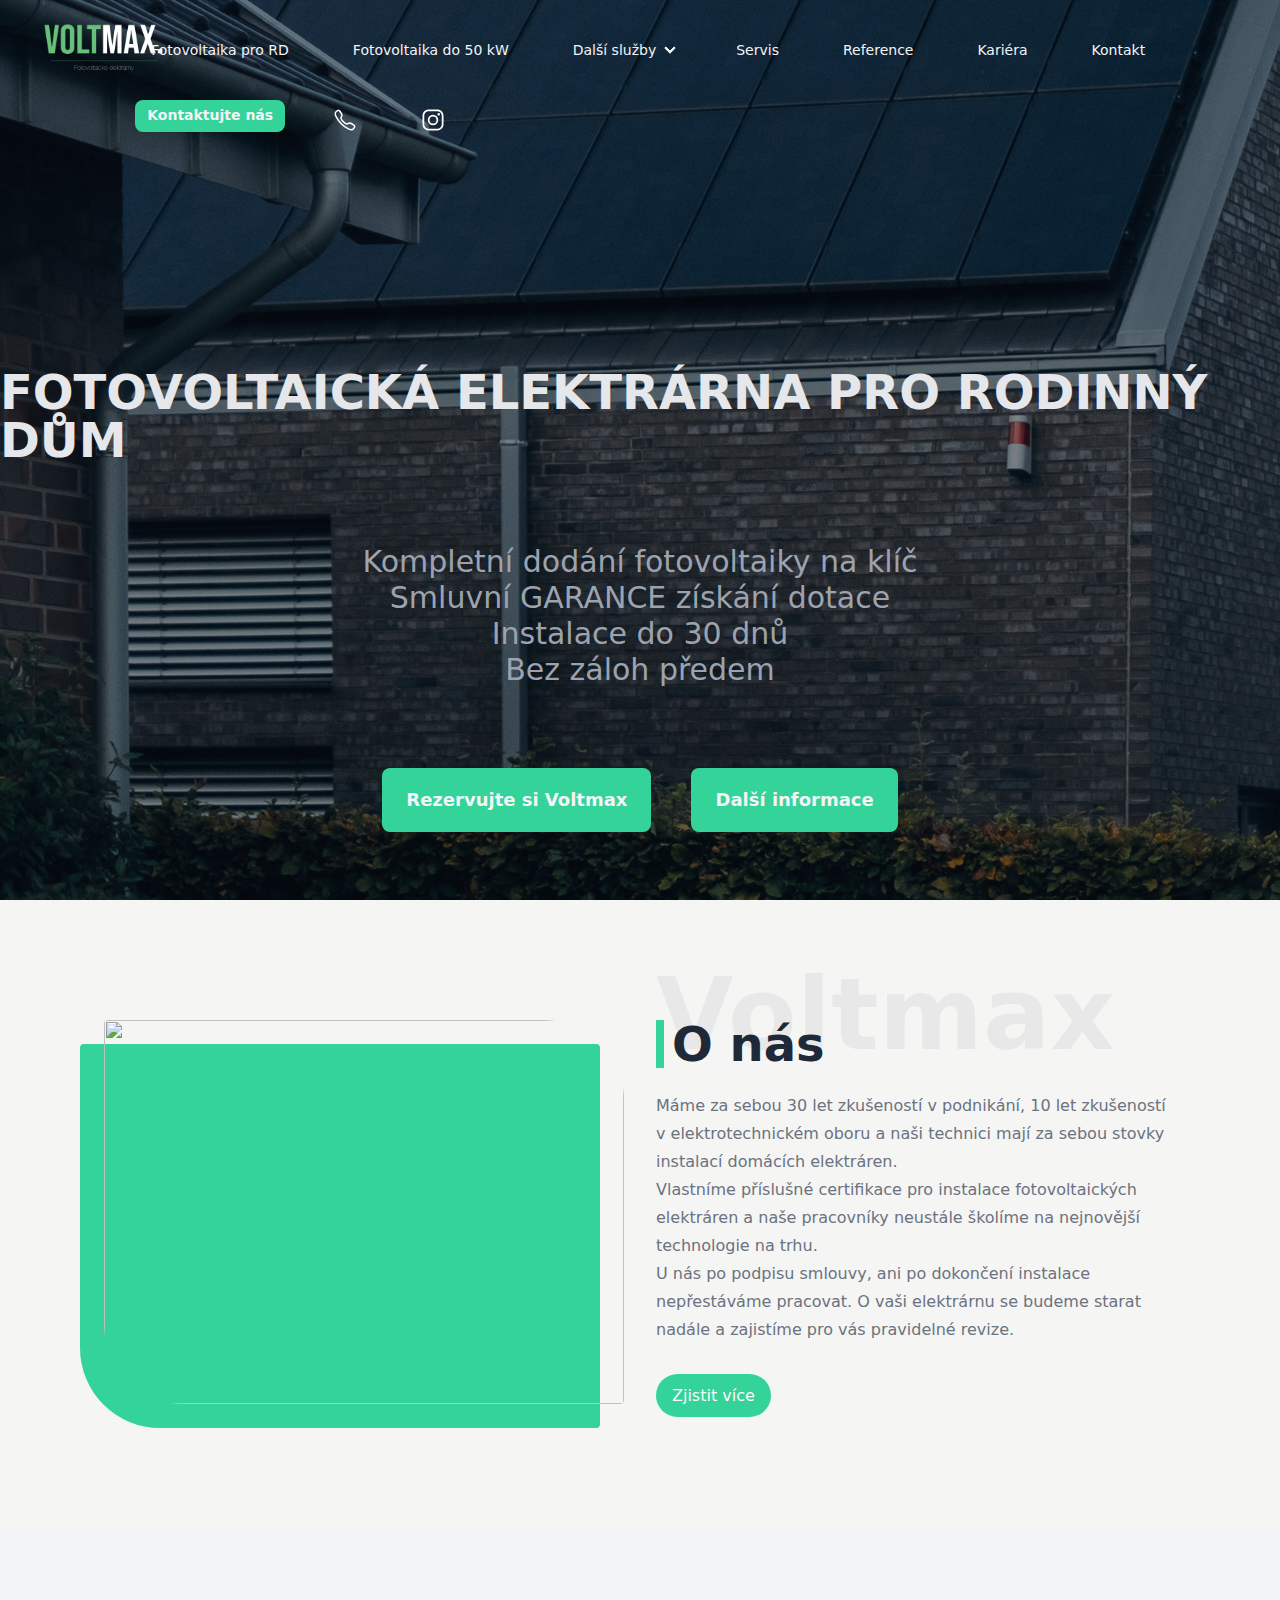
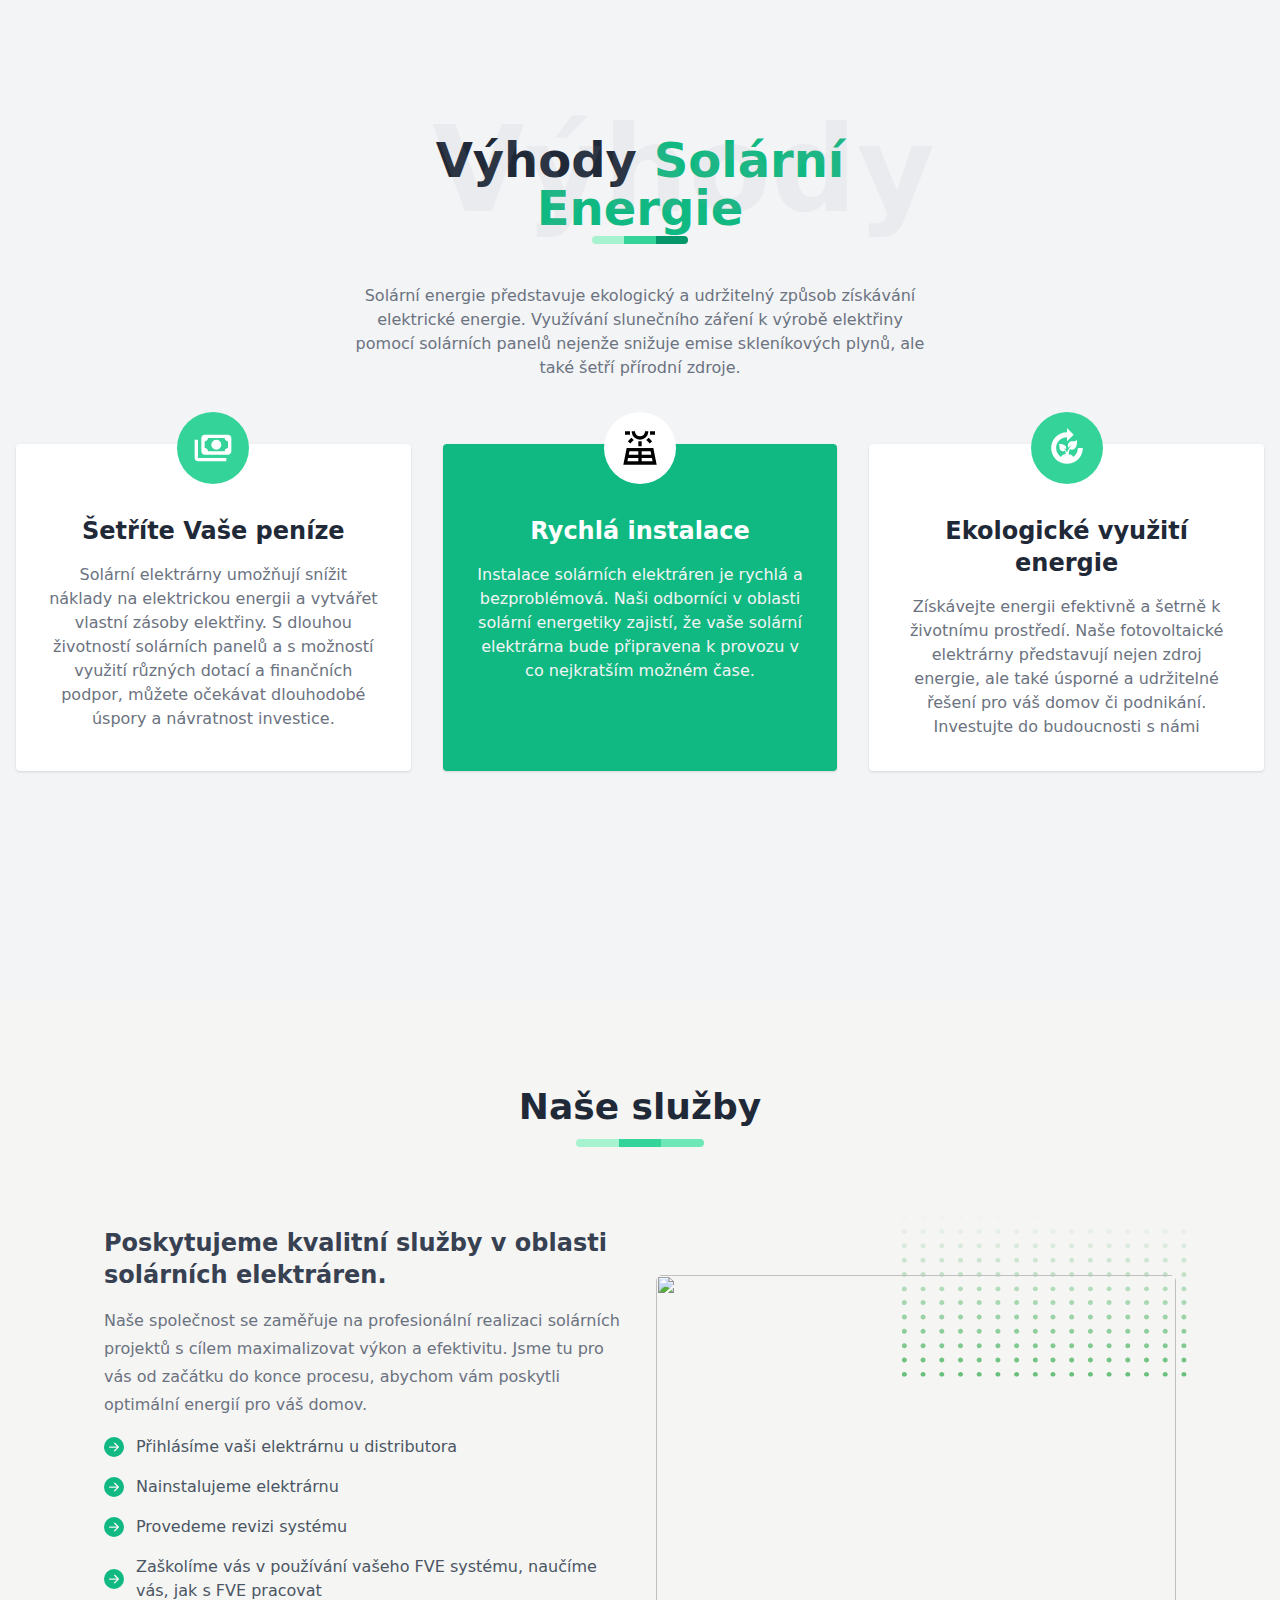
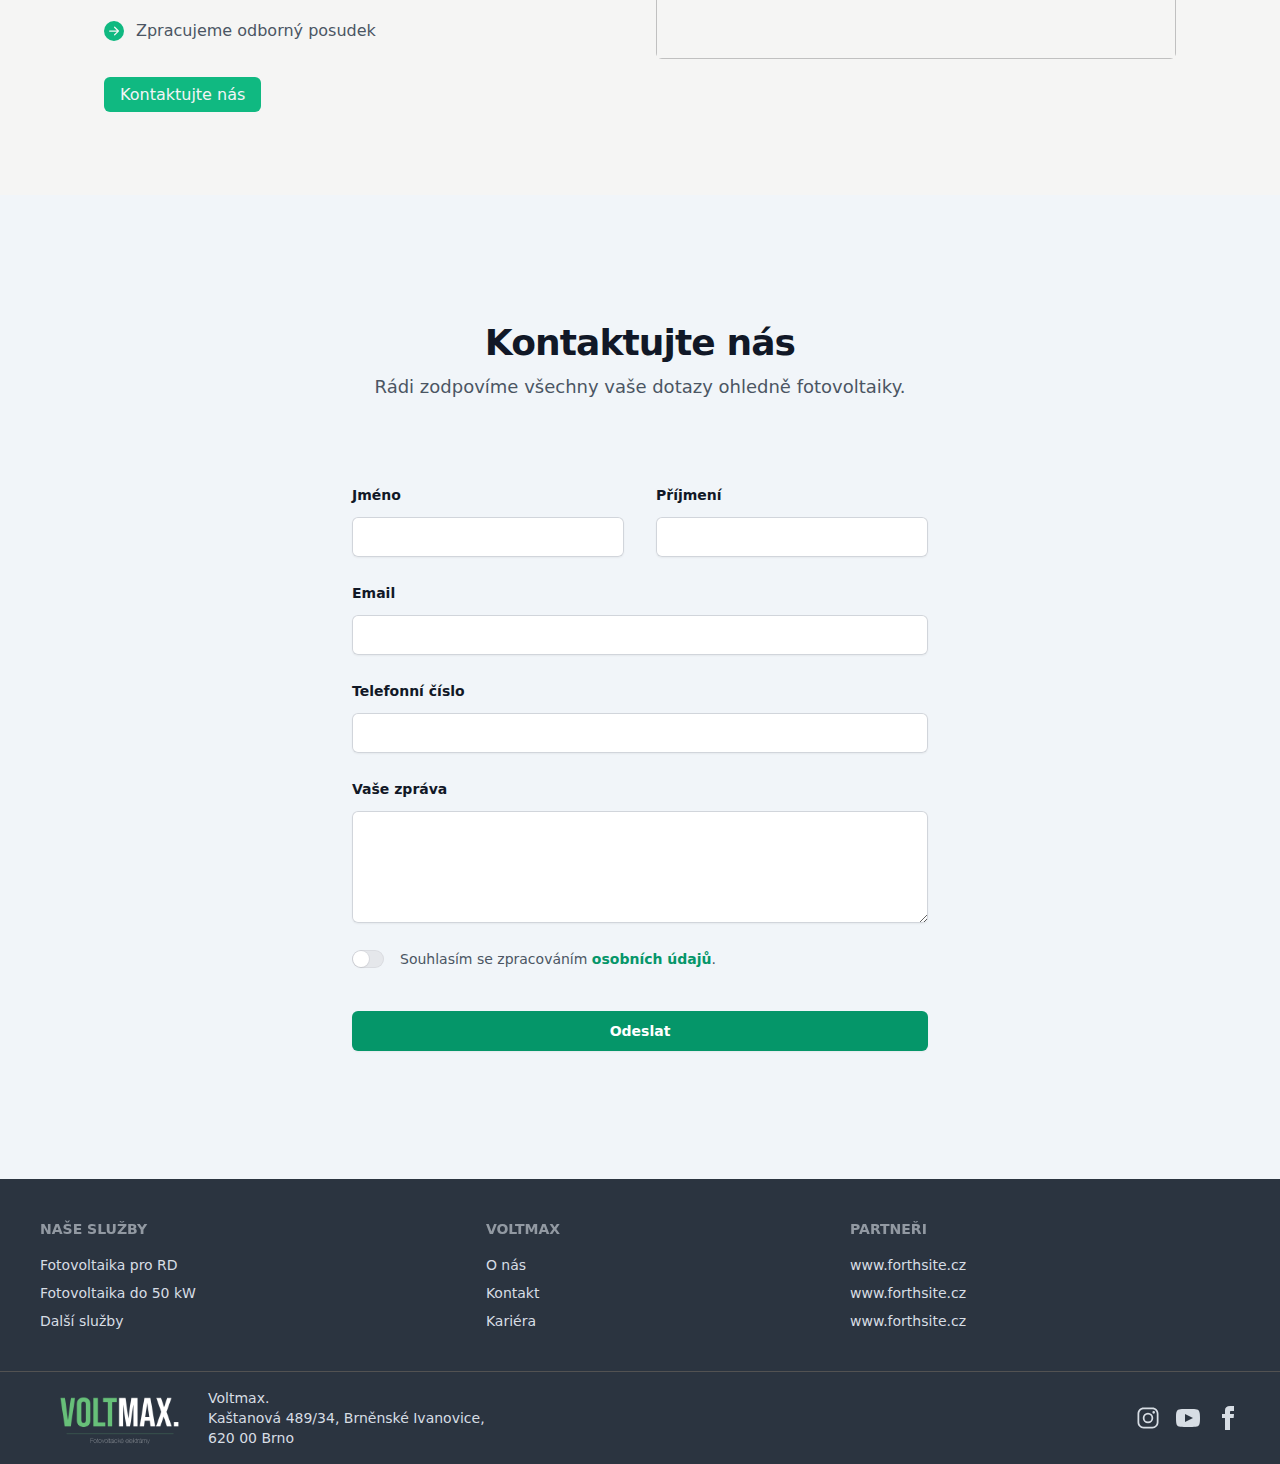
==== commit 9d4ed636: "Add files via upload" ====
--- a/index.html
+++ b/index.html
@@ -91,7 +91,7 @@
           </div>
       </div>
   </section>
-  <section class="flex items-center justify-center bg-gray-100 dark:bg-gray-800 lg:h-screen">
+  <section class="flex items-center justify-center bg-gray-100 dark:bg-gray-800 lg:h-3/4 py-32">
     <div class="px-4 py-20 mx-auto max-w-7xl">
         <div class="max-w-xl mx-auto">
             <div class="text-center ">
@@ -124,8 +124,7 @@
                 </div>
                 <h3 class="mb-4 text-2xl font-semibold dark:text-white"> Šetříte Vaše peníze </h3>
                 <p class="text-base text-gray-500 dark:text-gray-400">
-                    Lorem ipsum dolor sit amet consectetur adipisicing elit. Autem cupiditate similique,
-                    iure minus sed fugit obcaecati minima quam reiciendis dicta!
+                  Solární elektrárny umožňují snížit náklady na elektrickou energii a vytvářet vlastní zásoby elektřiny. S dlouhou životností solárních panelů a s možností využití různých dotací a finančních podpor, můžete očekávat dlouhodobé úspory a návratnost investice.
                 </p>
             </div>
             <div class="w-full p-8 mb-5 text-center transition-all bg-emerald-500 rounded shadow hover:shadow-lg">
@@ -134,9 +133,8 @@
                 </div>
                 <h3 class="mb-4 text-2xl font-semibold text-white"> Rychlá instalace
                 </h3>
-                <p class="text-base text-gray-300">
-                    Lorem ipsum dolor sit amet consectetur adipisicing elit. Autem cupiditate similique,
-                    iure minus sed fugit obcaecati minima quam reiciendis dicta!
+                <p class="text-base text-gray-100">
+                  Instalace solárních elektráren je rychlá a bezproblémová. Naši odborníci v oblasti solární energetiky zajistí, že vaše solární elektrárna bude připravena k provozu v co nejkratším možném čase.
                 </p>
             </div>
             <div
@@ -144,16 +142,15 @@
                 <div class="inline-block p-4 mb-6 -mt-16 bg-emerald-400 rounded-full">
                   <svg xmlns="http://www.w3.org/2000/svg" height="40" viewBox="0 -960 960 960" width="40" fill="#ffff"><path d="M480-100q-79 0-148-30t-120.5-81.5Q160-263 130-332t-30-148q0-79 30-148t81.5-120.5Q263-800 332-830t148-30v-100l160 160-160 160v-100q-108 0-184 76t-76 184q0 66 30.5 122.5T332-266q16-28 47.5-47.5T452-338q-3-21-8-42t-12-39q-11 9-24 14t-28 5q-33 0-56.5-23.5T300-480v-40q0-17-5.5-32T280-580q50-1 89 9 34 9 62 29.5t29 61.5q0 9-1.5 16.5T453-448q-13-10-26-18t-27-14q17 13 39 40t41 64q20-49 50-96.5t70-87.5q-23 16-44 34t-41 38q-7-11-11-24.5t-4-27.5q0-42 29-71t71-29h40q23 0 38-6t25-14q11-9 17-20 4 67-7 120-9 45-34 82.5T600-440q-15 0-28.5-4T547-455q-7 19-16 50.5T517-337q38 7 67 26t44 45q51-35 81.5-91T740-480h120q0 79-30 148t-81.5 120.5Q697-160 628-130t-148 30Z"/></svg>
                 </div>
-                <h3 class="mb-4 text-2xl font-semibold dark:text-white"> Mnohonásobné využití energie </h3>
+                <h3 class="mb-4 text-2xl font-semibold dark:text-white"> Ekologické využití energie </h3>
                 <p class="text-base text-gray-500 dark:text-gray-400">
-                    Lorem ipsum dolor sit amet consectetur adipisicing elit. Autem cupiditate similique,
-                    iure minus sed fugit obcaecati minima quam reiciendis dicta!
+                  Získávejte energii efektivně a šetrně k životnímu prostředí. Naše fotovoltaické elektrárny představují nejen zdroj energie, ale také úsporné a udržitelné řešení pro váš domov či podnikání. Investujte do budoucnosti s námi
                 </p>
             </div>
         </div>
     </div>
 </section>
-  <section class="flex items-center bg-stone-100 lg:h-fitfont-poppins dark:bg-gray-800 ">
+  <section class="flex items-center bg-stone-100 lg:h-fitfont-poppins dark:bg-gray-800 py-16">
     <div class="justify-center flex-1 max-w-6xl py-4 mx-auto lg:py-6 md:px-6">
         <div class="px-4 mb-10 md:text-center md:mb-20">
             <h2 class="pb-2 text-2xl font-bold text-gray-800 md:text-4xl dark:text-gray-300">
@@ -417,9 +414,46 @@
       </aside> 
       <nav class="md:place-self-center md:justify-self-end">
         <div class="grid grid-flow-col gap-4">
-          <img class="h-6 w-6" id="igbtm">
-          <a><svg xmlns="http://www.w3.org/2000/svg" width="24" height="24" viewBox="0 0 24 24" class="fill-current"><path d="M19.615 3.184c-3.604-.246-11.631-.245-15.23 0-3.897.266-4.356 2.62-4.385 8.816.029 6.185.484 8.549 4.385 8.816 3.6.245 11.626.246 15.23 0 3.897-.266 4.356-2.62 4.385-8.816-.029-6.185-.484-8.549-4.385-8.816zm-10.615 12.816v-8l8 3.993-8 4.007z"></path></svg></a>
-          <a><svg xmlns="http://www.w3.org/2000/svg" width="24" height="24" viewBox="0 0 24 24" class="fill-current"><path d="M9 8h-3v4h3v12h5v-12h3.642l.358-4h-4v-1.667c0-.955.192-1.333 1.115-1.333h2.885v-5h-3.808c-3.596 0-5.192 1.583-5.192 4.615v3.385z"></path></svg></a>
+          <a class="svg-link" href="#">
+            <svg xmlns="http://www.w3.org/2000/svg" width="24" height="24" class="ionicon" viewBox="0 0 512 512">
+                <style>
+                    <![CDATA[
+                        .svg-link:hover .fill-current {
+                            fill: #10b981; /* Set the fill color for the hover state */
+                        }
+                    ]]>
+                </style>
+                <path class="fill-current" d="M349.33 69.33a93.62 93.62 0 0193.34 93.34v186.66a93.62 93.62 0 01-93.34 93.34H162.67a93.62 93.62 0 01-93.34-93.34V162.67a93.62 93.62 0 0193.34-93.34h186.66m0-37.33H162.67C90.8 32 32 90.8 32 162.67v186.66C32 421.2 90.8 480 162.67 480h186.66C421.2 480 480 421.2 480 349.33V162.67C480 90.8 421.2 32 349.33 32z" />
+                <path class="fill-current" d="M377.33 162.67a28 28 0 1128-28 27.94 27.94 0 01-28 28zM256 181.33A74.67 74.67 0 11181.33 256 74.75 74.75 0 01256 181.33m0-37.33a112 112 0 10112 112 112 112 0 00-112-112z"/>
+            </svg>
+        </a>
+        
+        
+          <a class="svg-link" href="#">
+            <svg xmlns="http://www.w3.org/2000/svg" width="24" height="24" viewBox="0 0 24 24" class="fill-current">
+                <style>
+                    <![CDATA[
+                        .svg-link:hover .fill-current {
+                            fill: #10b981; /* Set the fill color for the hover state */
+                        }
+                    ]]>
+                </style>
+                <path class="fill-current" d="M19.615 3.184c-3.604-.246-11.631-.245-15.23 0-3.897.266-4.356 2.62-4.385 8.816.029 6.185.484 8.549 4.385 8.816 3.6.245 11.626.246 15.23 0 3.897-.266 4.356-2.62 4.385-8.816-.029-6.185-.484-8.549-4.385-8.816zm-10.615 12.816v-8l8 3.993-8 4.007z"></path>
+            </svg>
+        </a>        
+        <a class="svg-link" href="#">
+          <svg xmlns="http://www.w3.org/2000/svg" width="24" height="24" viewBox="0 0 24 24" class="fill-current">
+              <style>
+                  <![CDATA[
+                      .svg-link:hover .fill-current {
+                          fill: #10b981; /* Set the fill color for the hover state */
+                      }
+                  ]]>
+              </style>
+              <path class="fill-current" d="M9 8h-3v4h3v12h5v-12h3.642l.358-4h-4v-1.667c0-.955.192-1.333 1.115-1.333h2.885v-5h-3.808c-3.596 0-5.192 1.583-5.192 4.615v3.385z"></path>
+          </svg>
+      </a>
+      
         </div>
       </nav>
     </footer>
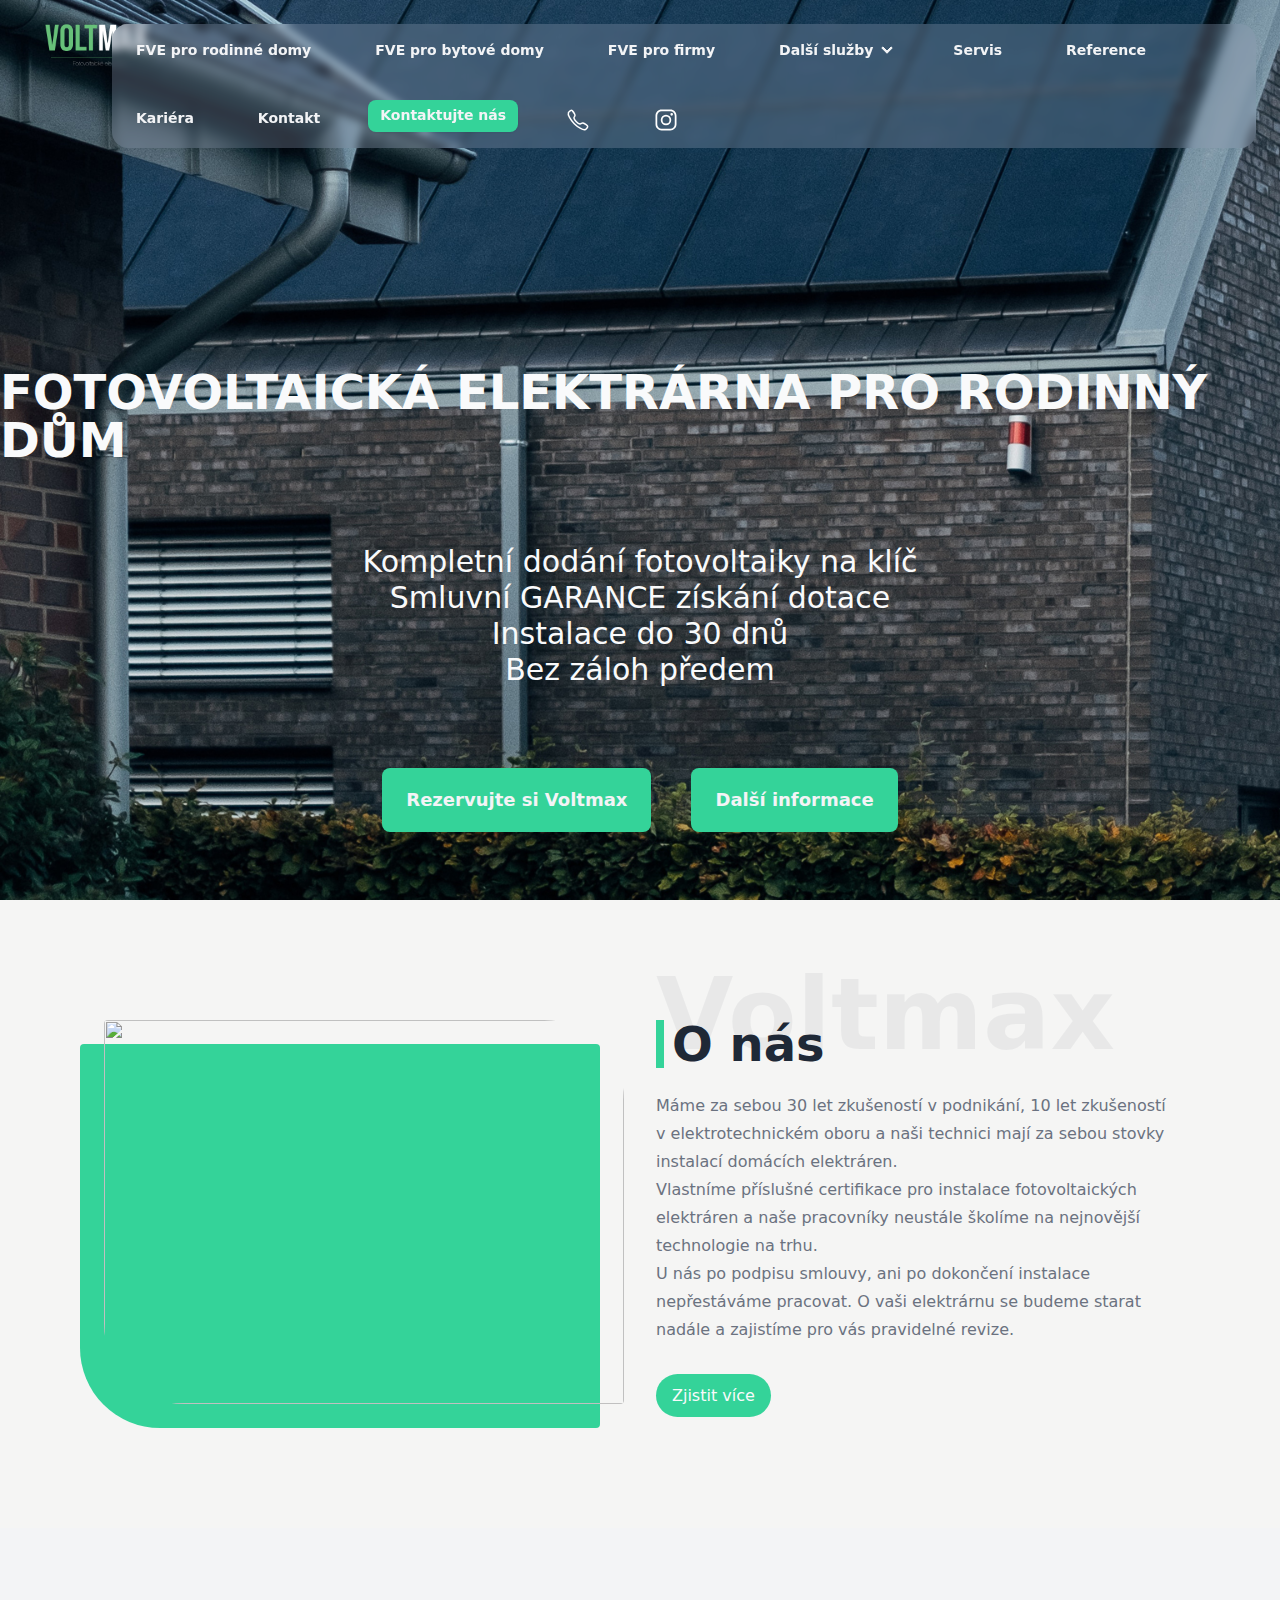
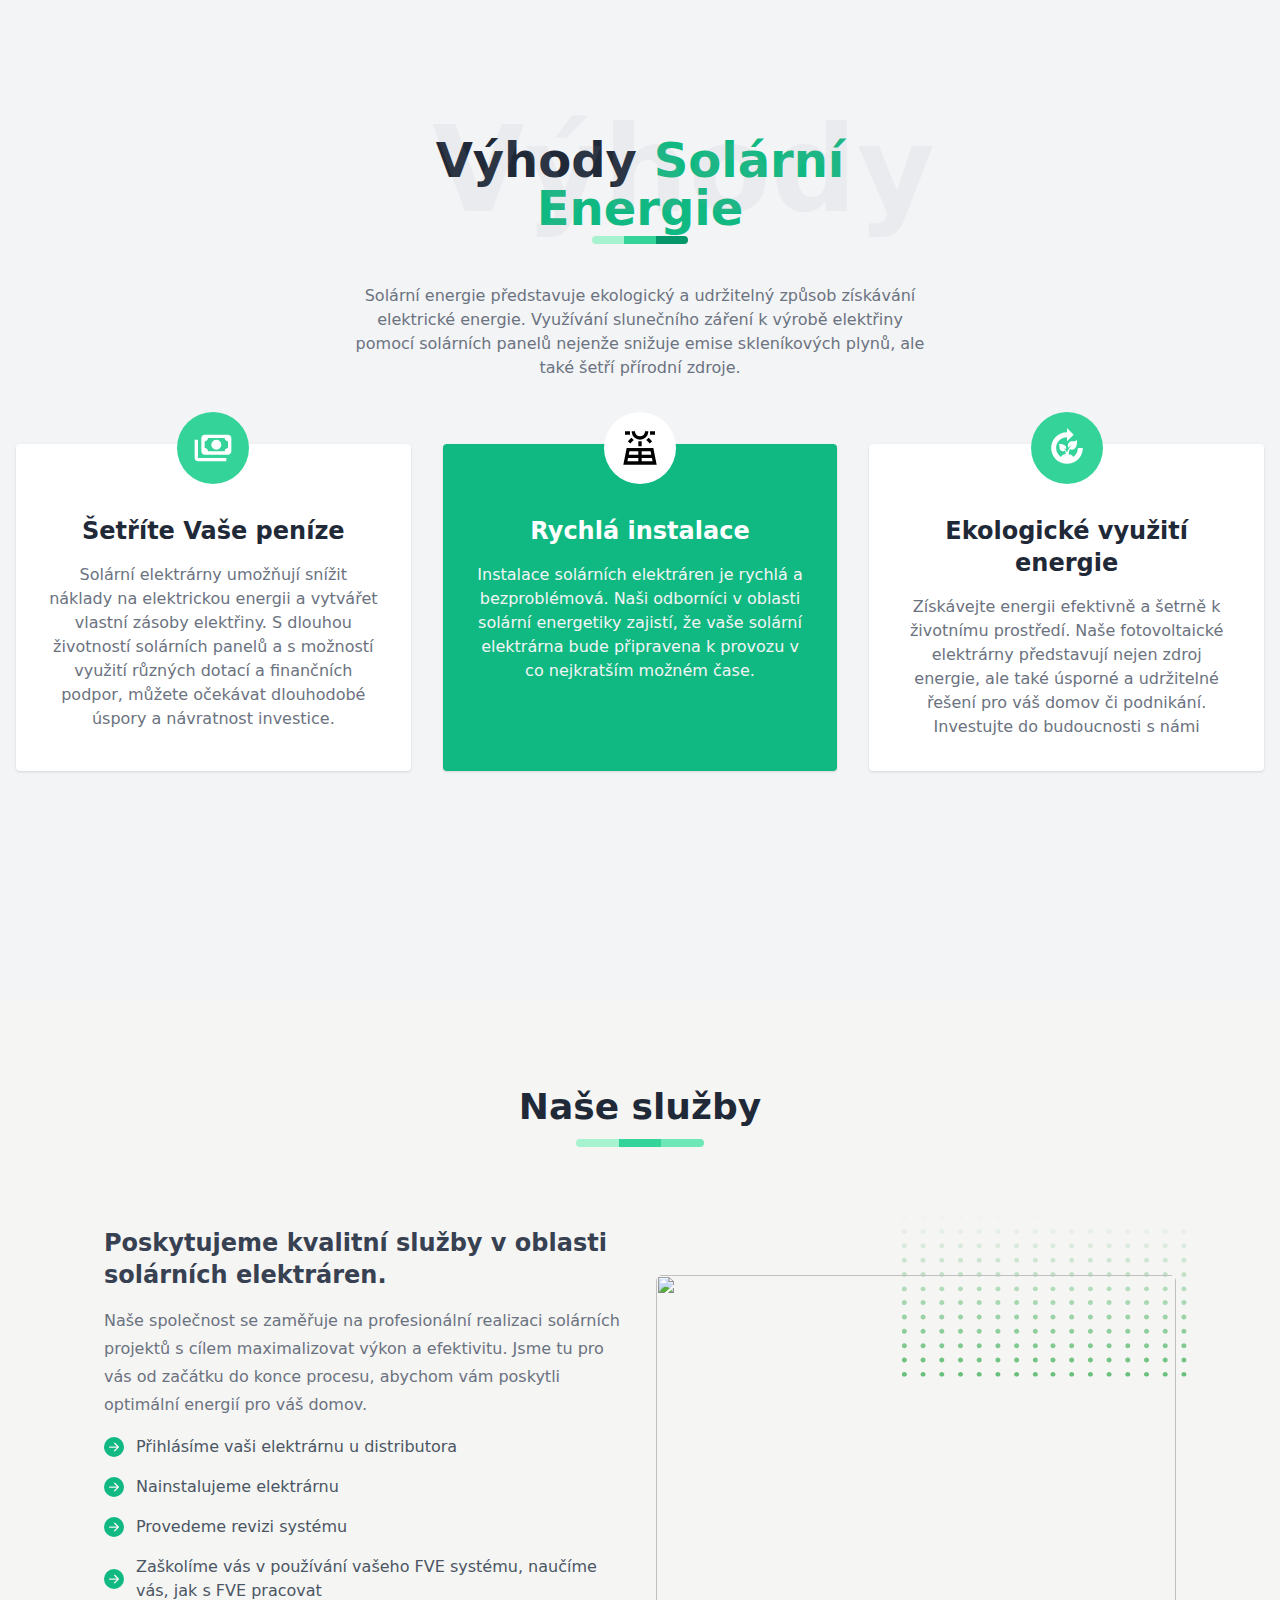
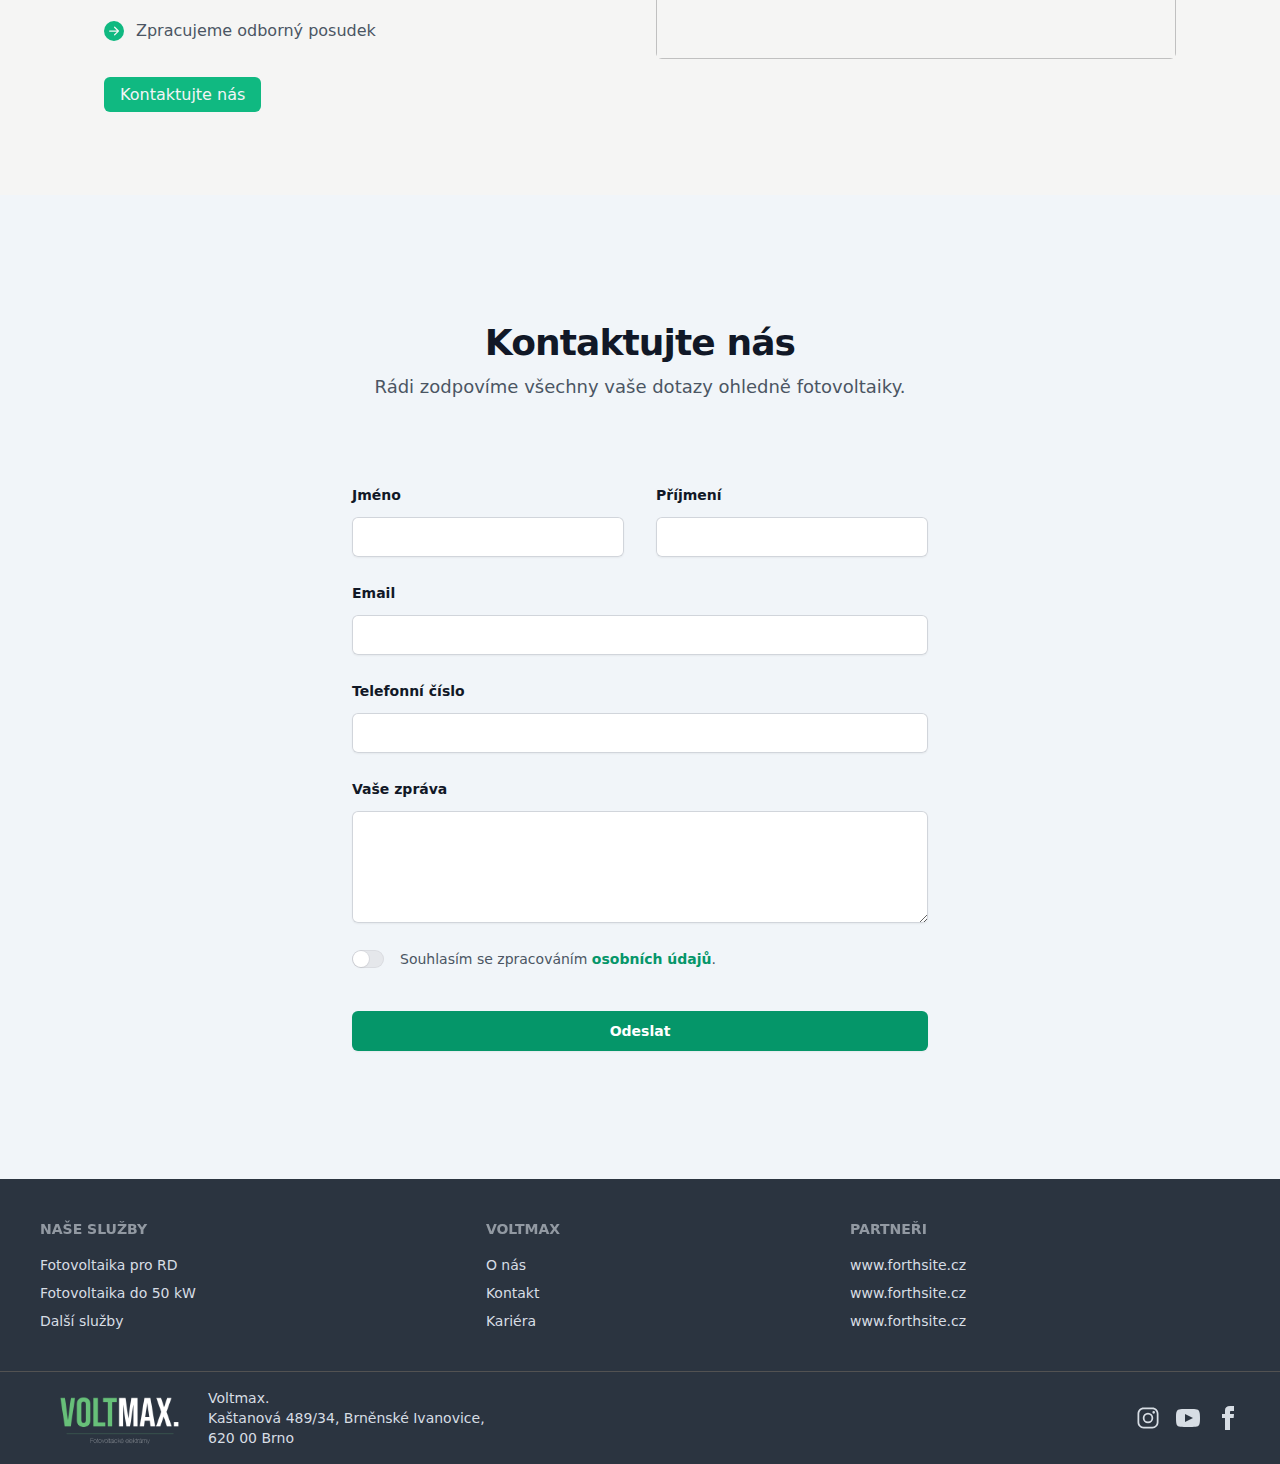
==== commit 2c703727: "Add files via upload" ====
--- a/index.html
+++ b/index.html
@@ -23,9 +23,10 @@
         <header class="flex justify-between p-6">
             <span id="topleft"><img class="logo transition-all w-24 ml-8 scale-125"></span>
             <span id="topright">
-                <ul class="menu gap-8 text-gray-100 xl:menu-horizontal rounded-box lg:mb-32">
-                    <li><a>Fotovoltaika pro RD</a></li>
-                    <li><a>Fotovoltaika do 50 kW</a></li>
+                <ul class="menu bg-slate-400 backdrop-blur-sm bg-opacity-30 gap-8 text-gray-100 font-bold xl:menu-horizontal rounded-box lg:mb-32">
+                    <li><a>FVE pro rodinné domy</a></li>
+                    <li><a>FVE pro bytové domy</a></li>
+                    <li><a>FVE pro firmy</a></li>
                     <li>
                       <details>
                         <summary>Další služby</summary>
@@ -46,8 +47,8 @@
             </span>
         </header>
         <div data-aos="fade-up" id="herogrp" class="flex flex-col items-center m-auto gap-20 z-50">
-          <span id="hero" class="font-bold text-gray-200 text-5xl uppercase">Fotovoltaická elektrárna pro rodinný dům</span>
-          <span id="subtext" class="w-4/6 text-center text-3xl text-gray-400">Kompletní dodání fotovoltaiky na klíč<br>Smluvní GARANCE získání dotace<br>Instalace do 30 dnů<br>Bez záloh předem</span>
+          <span id="hero" class="font-bold text-gray-50 text-5xl uppercase">Fotovoltaická elektrárna pro rodinný dům</span>
+          <span id="subtext" class="w-4/6 text-center text-3xl text-gray-50">Kompletní dodání fotovoltaiky na klíč<br>Smluvní GARANCE získání dotace<br>Instalace do 30 dnů<br>Bez záloh předem</span>
           <div class="flex gap-10">
             <button class="btn btn-xs sm:btn-sm md:btn-md lg:btn-lg bg-emerald-400 border-none text-gray-100 hover:bg-emerald-500">Rezervujte si Voltmax</button>
             <button class="btn btn-xs sm:btn-sm md:btn-md lg:btn-lg bg-emerald-400 border-none text-gray-100 hover:bg-emerald-500">Další informace</button>
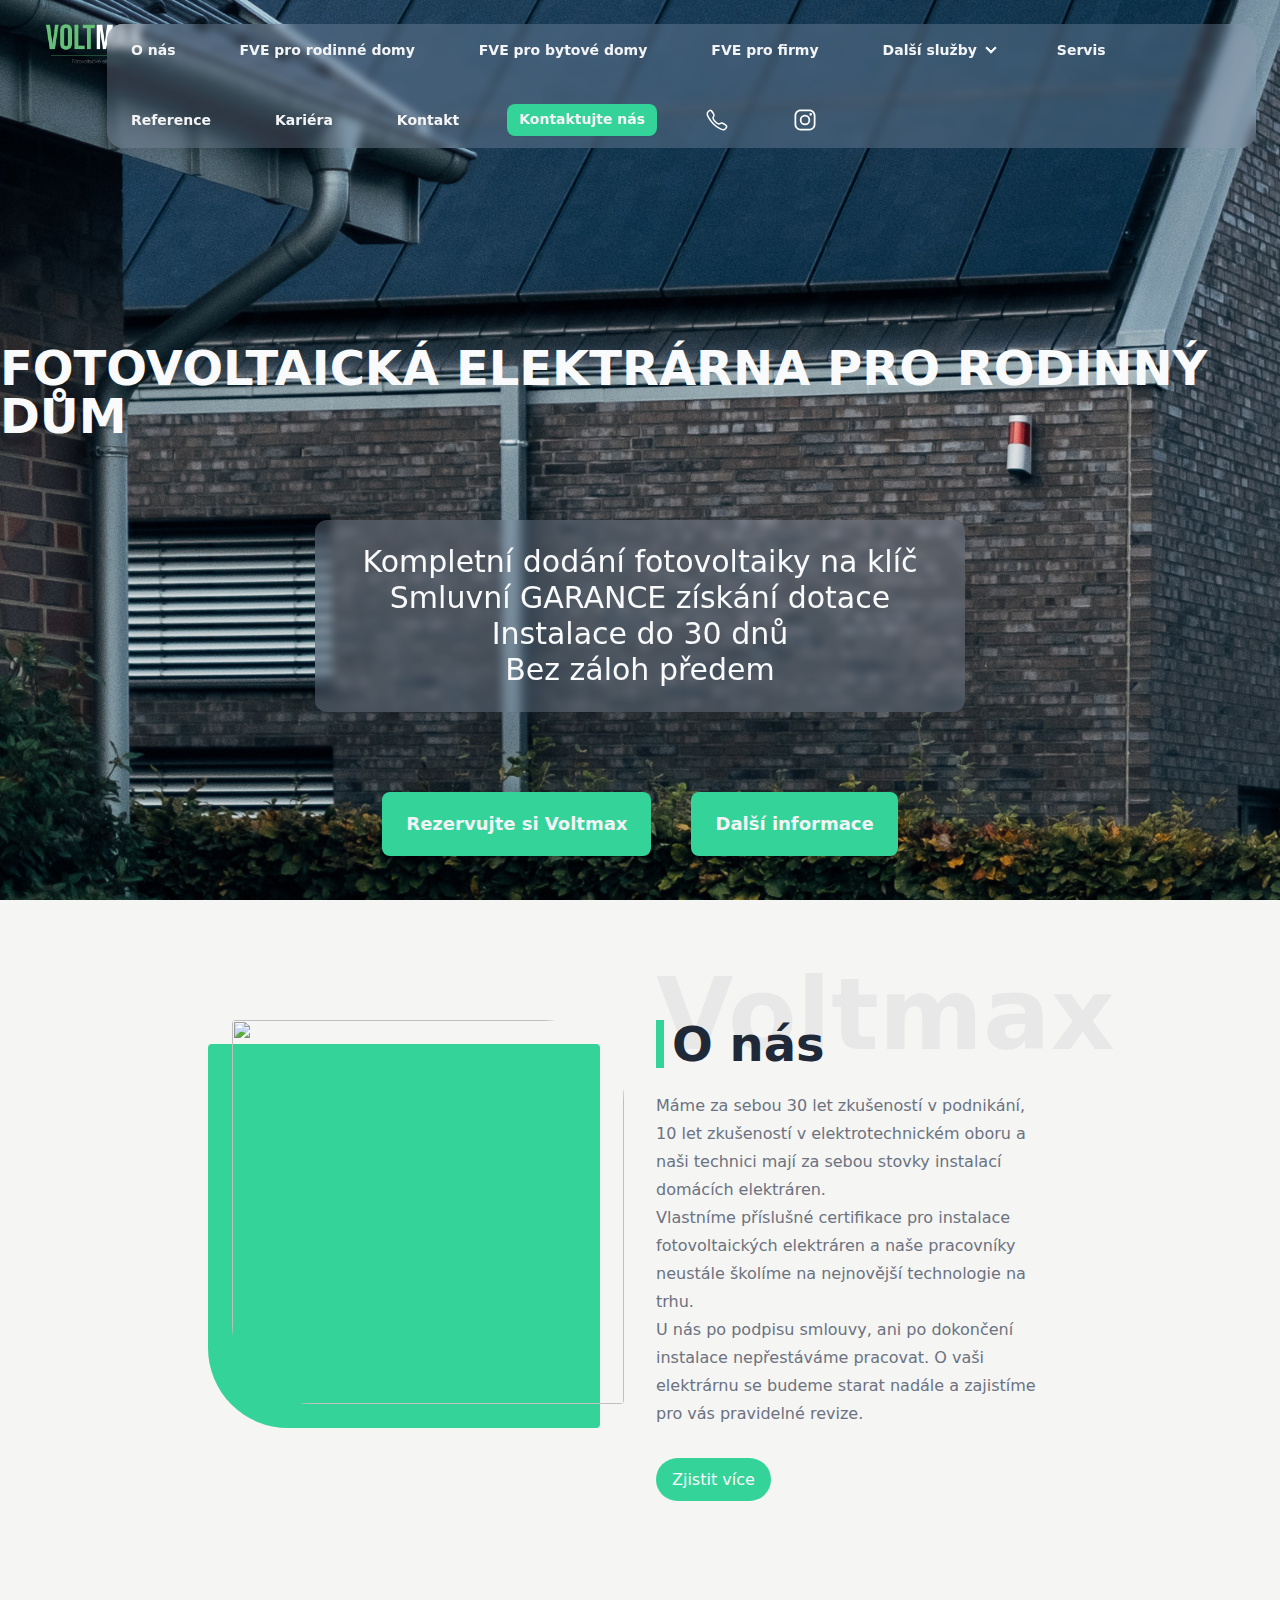
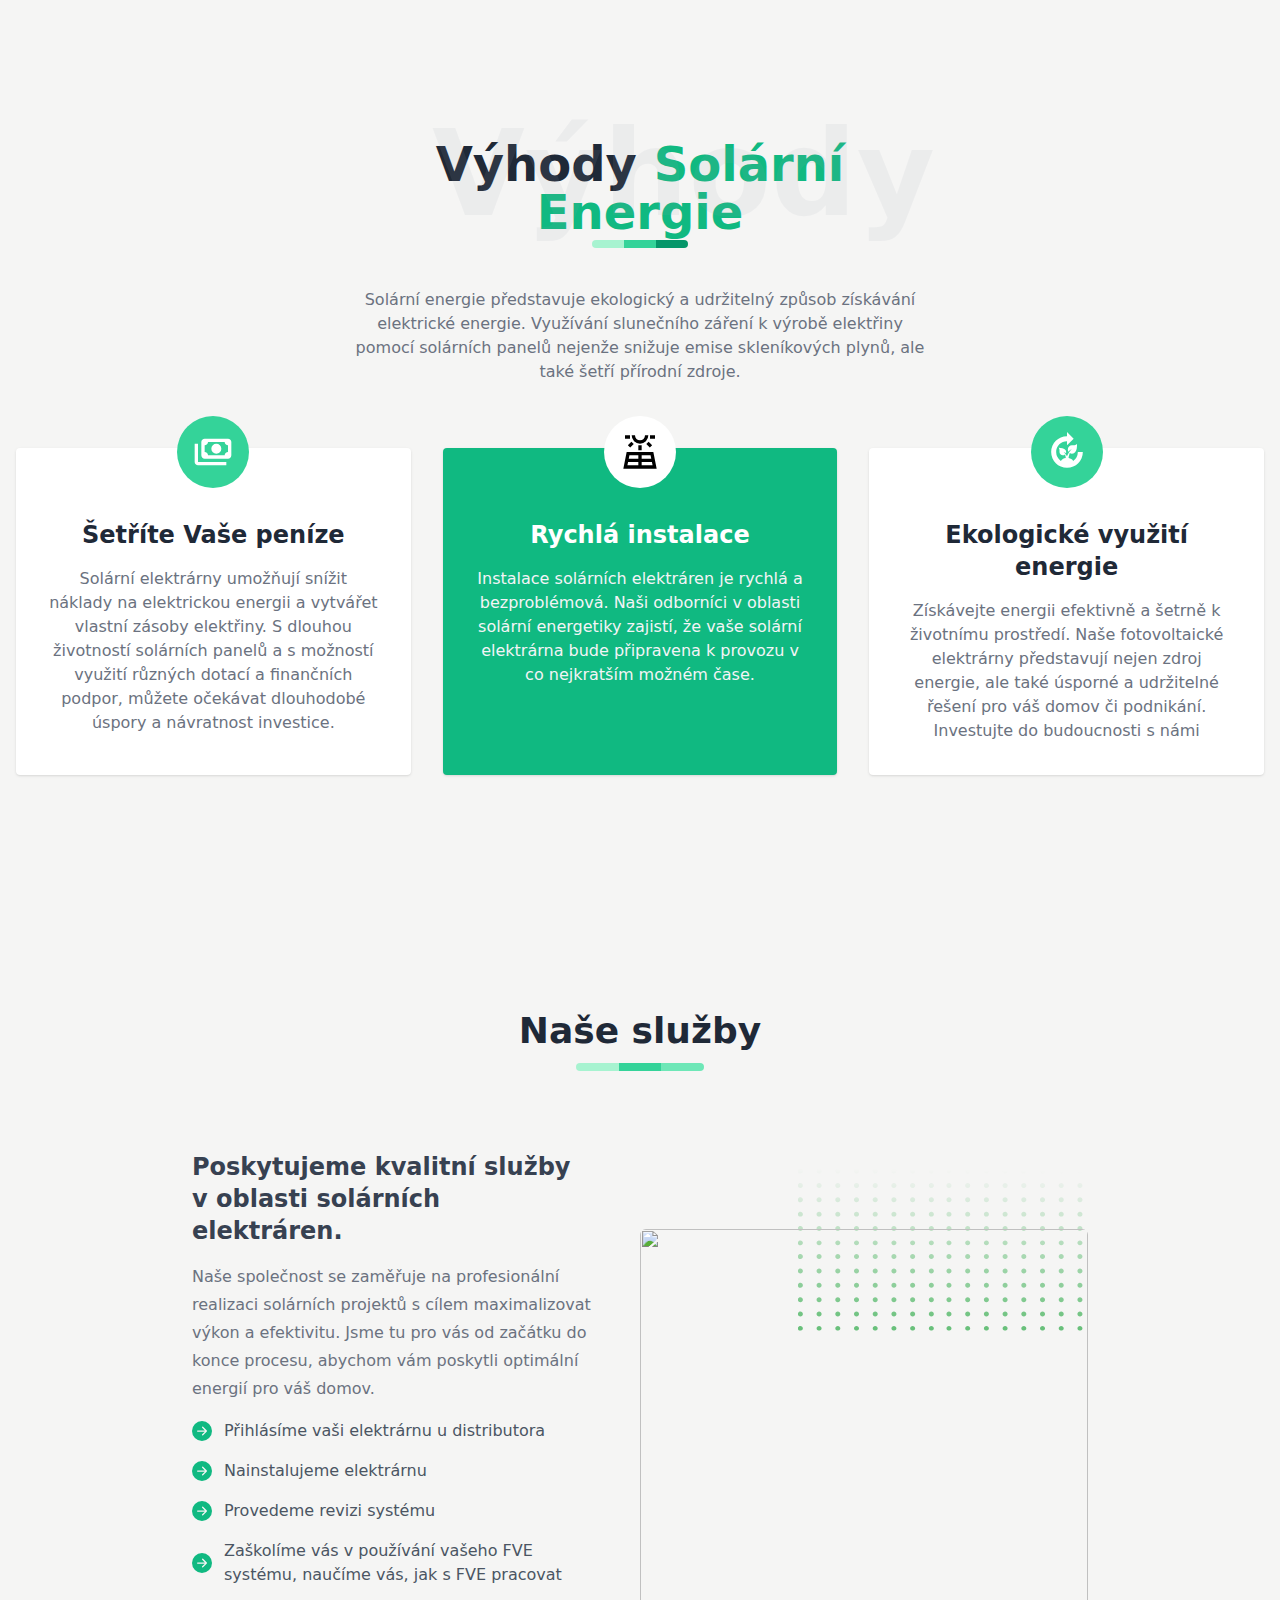
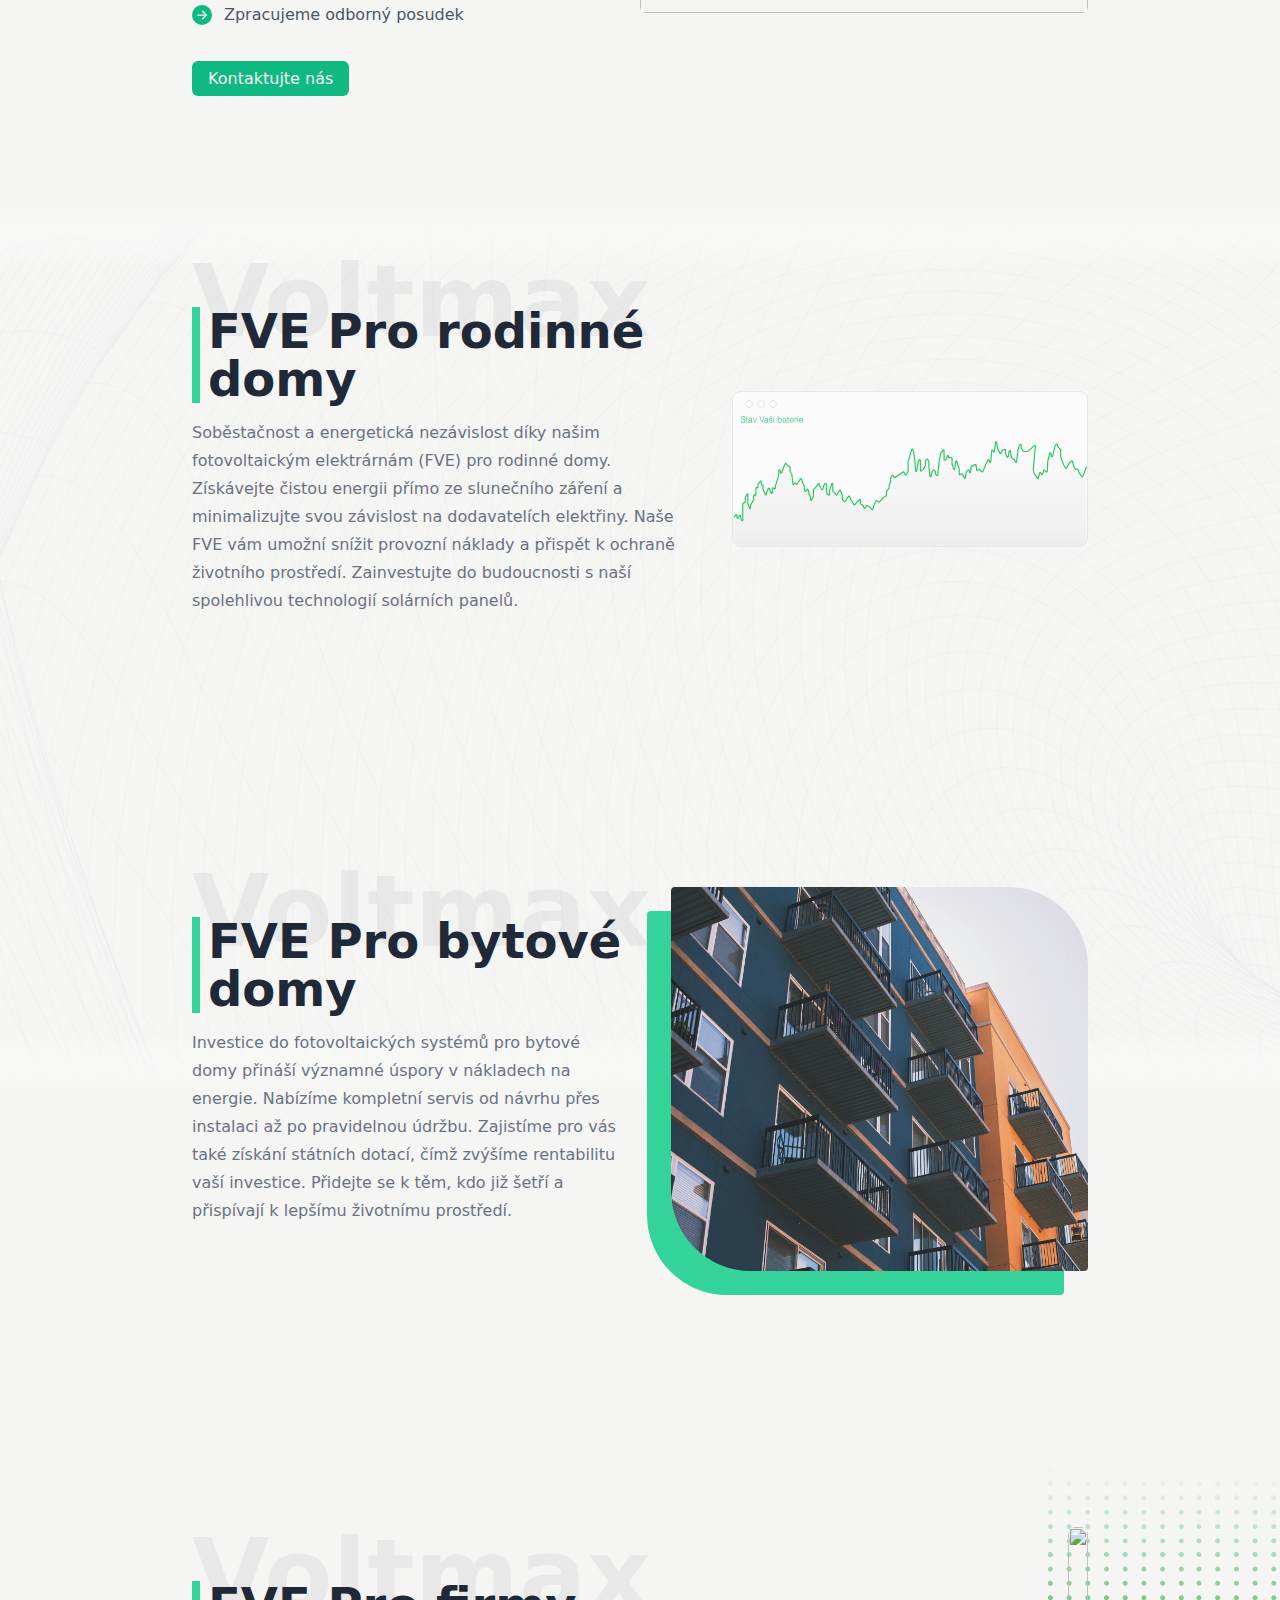
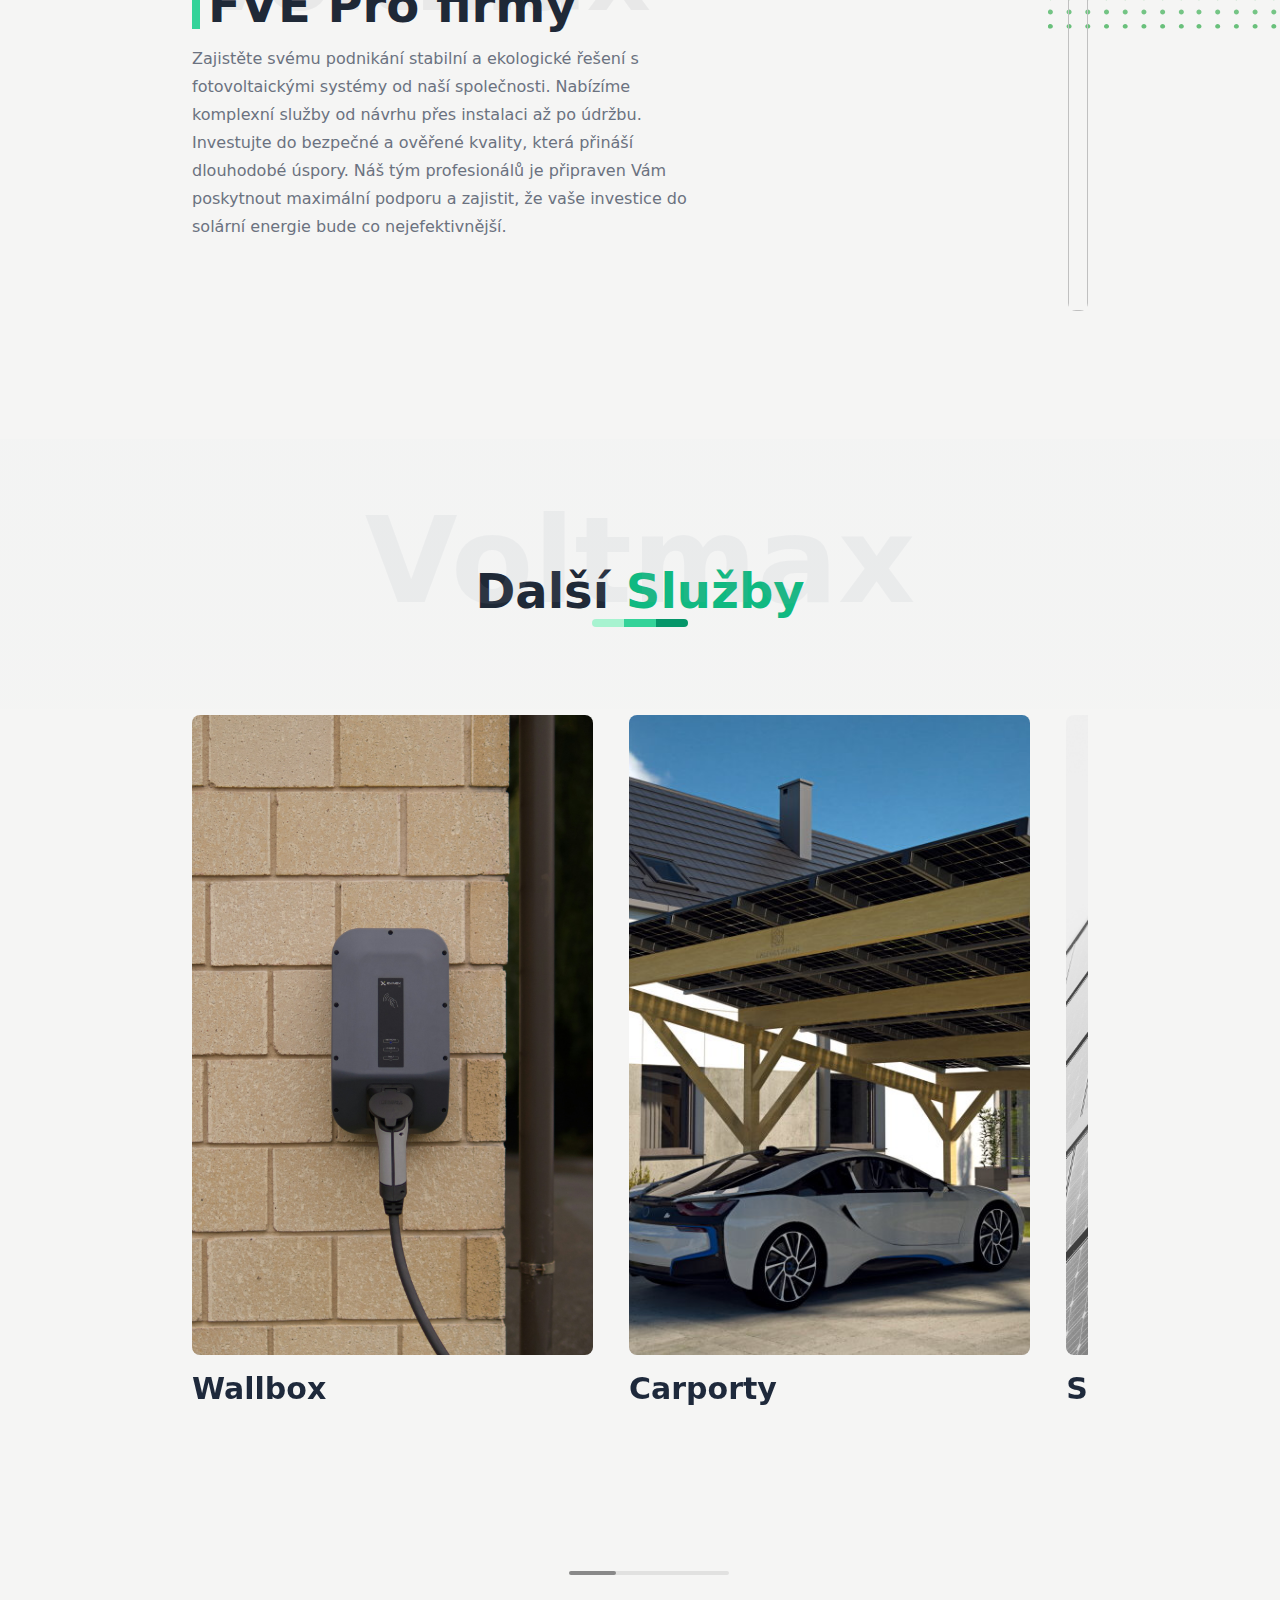
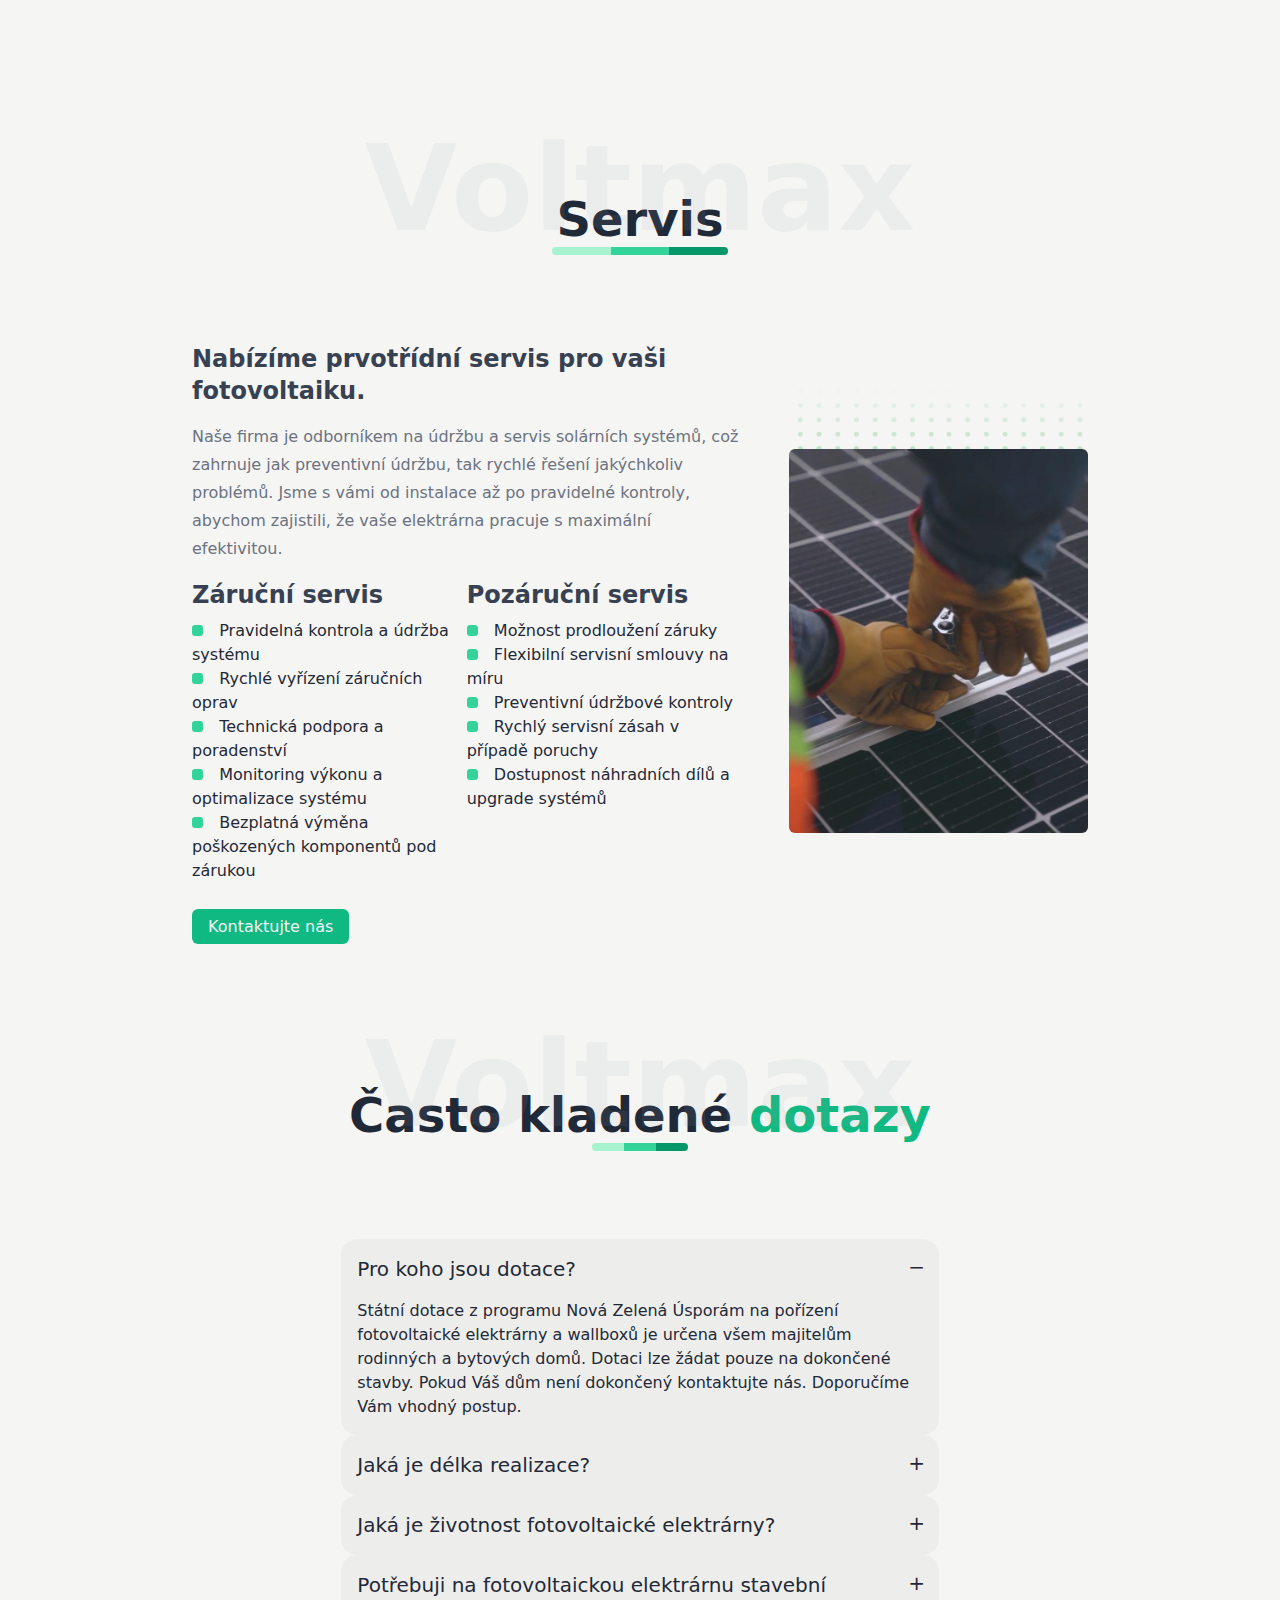
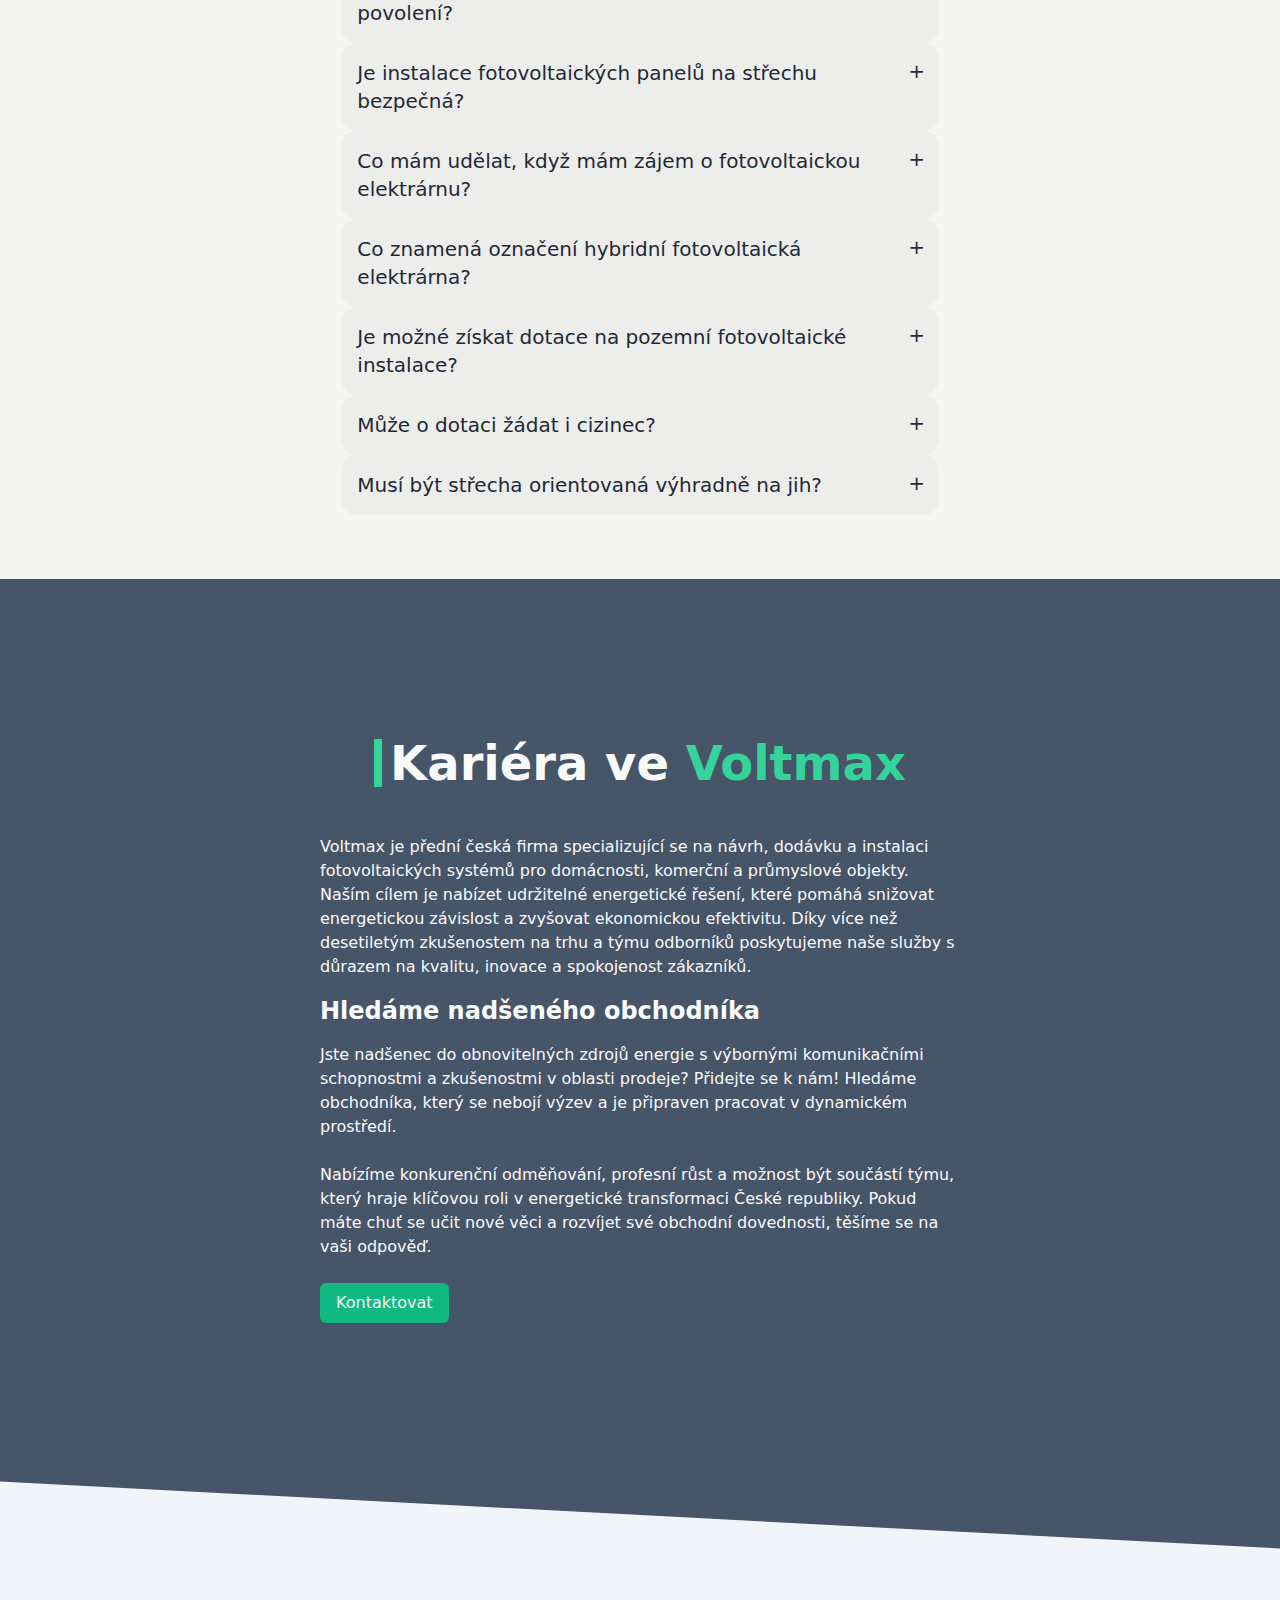
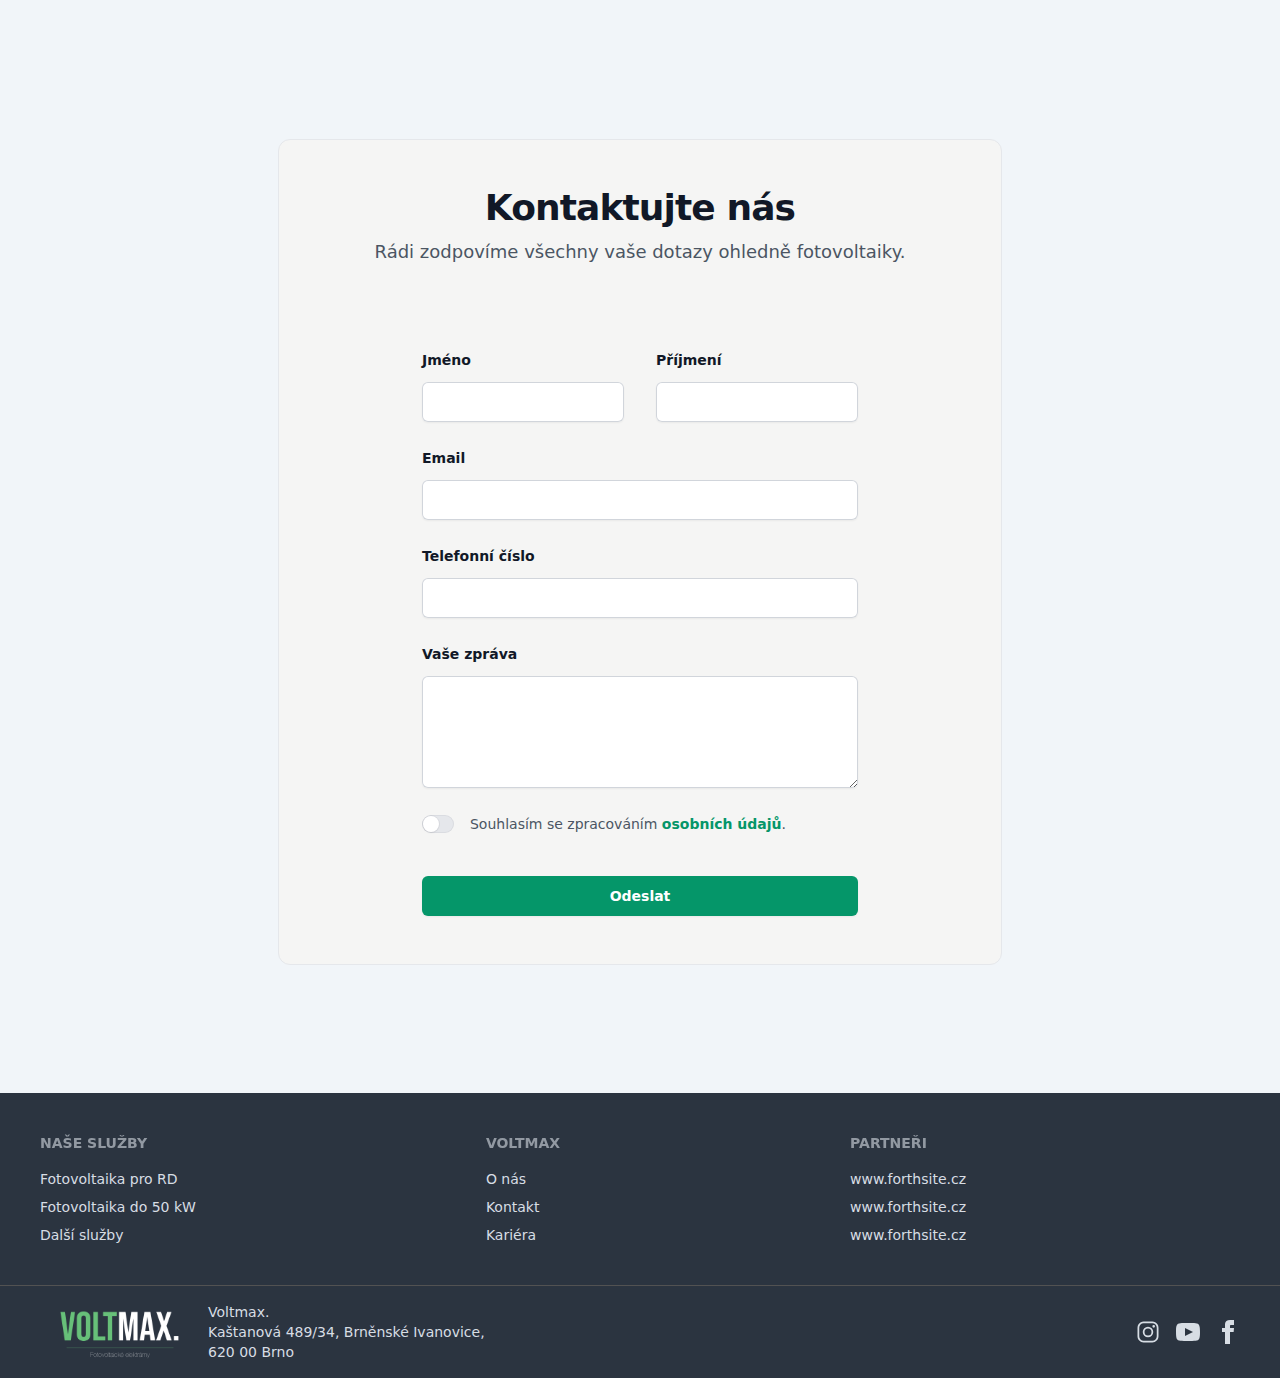
==== commit 198ec349: "Add files via upload" ====
--- a/index.html
+++ b/index.html
@@ -1,5 +1,5 @@
 <!DOCTYPE html>
-<html lang="en">
+<html lang="en" class="scroll-smooth">
   <head>
     <meta charset="UTF-8" />
     <meta http-equiv="X-UA-Compatible" content="IE=edge" />
@@ -7,6 +7,44 @@
     <title>Voltmax.cz</title>
   </head>
   <style>
+    #career::after {
+  content: '';
+  position: absolute;
+  left: 0;
+  right: 0;
+  bottom: -6rem;
+  height: 12rem; /* Adjust height to control the depth of the skew */
+  background: #f1f5f9; /* Make the background the same as the section */
+  transform: skewY(3deg);
+  transform-origin: top; /* Ensures the skew is applied from the top of the pseudo-element */
+  z-index: 10;
+}
+    #servis li::before {
+    content: "";
+    display: inline-block;
+    width: 0.7rem;
+    height: 0.7rem;
+    margin-right: 1rem;
+    border-radius: 0.2rem;
+    background-color: #34d399;
+  }
+    .swiper-horizontal > .swiper-scrollbar, .swiper-scrollbar.swiper-scrollbar-horizontal{
+      position: relative !important;
+      width: 10rem !important;
+      opacity: 80% !important;
+      margin: auto !important;
+    }
+    #wave::after{
+      content: "";
+      position: absolute;
+      width: 100%;
+      height: 30%;
+      background-image: linear-gradient(to top, rgba(224, 231, 235, 0.055), rgba(224, 231, 235, 0.09));
+    }
+    .pad{
+      padding-left: 15%;
+      padding-right: 15%;
+    }
     #topleft > img:hover{
       filter: drop-shadow(5px 5px 12px #69c07b);
     }
@@ -18,15 +56,16 @@
     }
 
   </style>
-  <body>
+  <body class="bg-stone-100">
     <div id="top" class="flex flex-col w-full h-screen bg-cover ">
         <header class="flex justify-between p-6">
             <span id="topleft"><img class="logo transition-all w-24 ml-8 scale-125"></span>
             <span id="topright">
-                <ul class="menu bg-slate-400 backdrop-blur-sm bg-opacity-30 gap-8 text-gray-100 font-bold xl:menu-horizontal rounded-box lg:mb-32">
-                    <li><a>FVE pro rodinné domy</a></li>
-                    <li><a>FVE pro bytové domy</a></li>
-                    <li><a>FVE pro firmy</a></li>
+                <ul class="menu bg-slate-400 items-center backdrop-blur-sm bg-opacity-30 gap-8 text-gray-100 font-bold xl:menu-horizontal rounded-box lg:mb-32">
+                    <li><a href="#about">O nás</a></li>
+                    <li><a href="#fveRD">FVE pro rodinné domy</a></li>
+                    <li><a href="#fveBD">FVE pro bytové domy</a></li>
+                    <li><a href="#fveF">FVE pro firmy</a></li>
                     <li>
                       <details>
                         <summary>Další služby</summary>
@@ -39,23 +78,23 @@
                     <li><a>Servis</a></li>
                     <li><a>Reference</a></li>
                     <li><a>Kariéra</a></li>
-                    <li><a>Kontakt</a></li>
+                    <li><a href="#kontakt">Kontakt</a></li>
                     <li><button class="btn btn-xs sm:btn-sm bg-emerald-400 border-none text-gray-100 hover:bg-emerald-500">Kontaktujte nás</button></li>
-                    <li class="h-10"><img class="h-full w-full" id="teltop"></li>
-                    <li class="h-10"><img class="h-full w-full" id="igtop"></li>
+                    <a href="tel:+420739859888"><li class="h-10"><img class="h-full w-full" id="teltop"></li></a>
+                    <a href="https://www.instagram.com/voltmax.cz/" target="_blank" rel="noopener noreferrer"><li class="h-10"><img class="h-full w-full" id="igtop"></li></a>
                   </ul>
             </span>
         </header>
-        <div data-aos="fade-up" id="herogrp" class="flex flex-col items-center m-auto gap-20 z-50">
+        <div id="herogrp" class="flex flex-col items-center m-auto gap-20 z-50">
           <span id="hero" class="font-bold text-gray-50 text-5xl uppercase">Fotovoltaická elektrárna pro rodinný dům</span>
-          <span id="subtext" class="w-4/6 text-center text-3xl text-gray-50">Kompletní dodání fotovoltaiky na klíč<br>Smluvní GARANCE získání dotace<br>Instalace do 30 dnů<br>Bez záloh předem</span>
+          <span id="subtext" class="w-fit text-center text-3xl text-gray-50 bg-slate-400 backdrop-blur-sm bg-opacity-30 py-6 px-12 rounded-xl">Kompletní dodání fotovoltaiky na klíč<br>Smluvní GARANCE získání dotace<br>Instalace do 30 dnů<br>Bez záloh předem</span>
           <div class="flex gap-10">
-            <button class="btn btn-xs sm:btn-sm md:btn-md lg:btn-lg bg-emerald-400 border-none text-gray-100 hover:bg-emerald-500">Rezervujte si Voltmax</button>
-            <button class="btn btn-xs sm:btn-sm md:btn-md lg:btn-lg bg-emerald-400 border-none text-gray-100 hover:bg-emerald-500">Další informace</button>
-          </div>
-        </div>
-    </div>
-    <section class="flex items-center py-24 bg-stone-100 xl:h-fit font-poppins dark:bg-gray-800 ">
+            <a href="#kontakt"><button class="btn btn-xs sm:btn-sm md:btn-md lg:btn-lg bg-emerald-400 border-none text-gray-100 hover:bg-emerald-500">Rezervujte si Voltmax</button></a>
+            <a href="#about"><button class="btn btn-xs sm:btn-sm md:btn-md lg:btn-lg bg-emerald-400 border-none text-gray-100 hover:bg-emerald-500">Další informace</button></a>
+          </div>
+        </div>
+    </div>
+    <section id="about" class="flex bg-stone-100 items-center py-24 xl:h-fit font-poppins pad">
       <div class="justify-center flex-1 max-w-6xl py-4 mx-auto lg:py-6 md:px-6">
           <div class="flex flex-wrap ">
               <div class="w-full px-4 mb-10 lg:w-1/2 lg:mb-0">
@@ -92,8 +131,8 @@
           </div>
       </div>
   </section>
-  <section class="flex items-center justify-center bg-gray-100 dark:bg-gray-800 lg:h-3/4 py-32">
-    <div class="px-4 py-20 mx-auto max-w-7xl">
+  <section class="flex bg-stone-100 items-center justify-center lg:h-3/4 py-32">
+    <div class="px-4 mx-auto max-w-7xl">
         <div class="max-w-xl mx-auto">
             <div class="text-center ">
                 <div class="relative flex flex-col items-center">
@@ -151,8 +190,8 @@
         </div>
     </div>
 </section>
-  <section class="flex items-center bg-stone-100 lg:h-fitfont-poppins dark:bg-gray-800 py-16">
-    <div class="justify-center flex-1 max-w-6xl py-4 mx-auto lg:py-6 md:px-6">
+  <section class="flex justify-between items-center bg-stone-100 lg:h-fitfont-poppins dark:bg-gray-800 py-16 pad">
+    <div class="justify-between flex-1 py-4 lg:py-6 ">
         <div class="px-4 mb-10 md:text-center md:mb-20">
             <h2 class="pb-2 text-2xl font-bold text-gray-800 md:text-4xl dark:text-gray-300">
                 Naše služby
@@ -167,7 +206,7 @@
             </div>
         </div>
         <div class="flex flex-wrap items-center">
-            <div class="w-full px-4 mb-10 md:w-1/2 lg:mb-0 ">
+            <div class="w-full pr-12 mb-10 md:w-1/2 lg:mb-0 ">
                 <h2 class="mb-4 text-2xl font-bold text-gray-700 dark:text-gray-300">
                     Poskytujeme kvalitní služby v oblasti solárních elektráren.
                 </h2>
@@ -231,7 +270,7 @@
                     Kontaktujte nás
                 </a>
             </div>
-            <div class="relative w-full px-4 mb-10 md:w-1/2 lg:mb-0">
+            <div class="relative w-full mb-10 md:w-1/2 lg:mb-0">
                 <img src="https://images.unsplash.com/photo-1660330589243-4c640d878052?q=80&w=1932&auto=format&fit=crop&ixlib=rb-4.0.3&ixid=M3wxMjA3fDB8MHxwaG90by1wYWdlfHx8fGVufDB8fHx8fA%3D%3D" alt=""
                     class="relative z-40 object-cover w-full rounded-md md:h-96 h-44">
                 <div class="absolute top-0 right-0 items-center justify-center hidden -mt-16 lg:inline-flex">
@@ -291,39 +330,437 @@
         </div>
     </div>
 </section>
-  <!--
-    <section id="about" class="flex flex-col h-fit bg-slate-100 bg-cover items-center z-10 relative">
-      <div class="absolute inset-x-0 -z-10 transform-gpu overflow-hidden blur-3xl " aria-hidden="true">
-        <div class="relative left-1/4 -z-10 aspect-[1155/678] w-[36.125rem] max-w-none rotate-[30deg] bg-gradient-to-tr from-[#69c07b] to-[#f7f7ff] opacity-30 sm:left-[calc(50%-40rem)] sm:w-[72.1875rem]" style="clip-path: polygon(74.1% 44.1%, 100% 61.6%, 97.5% 26.9%, 85.5% 0.1%, 80.7% 2%, 72.5% 32.5%, 60.2% 62.4%, 52.4% 68.1%, 47.5% 58.3%, 45.2% 34.5%, 27.5% 76.7%, 0.1% 64.9%, 17.9% 100%, 27.6% 76.8%, 76.1% 97.7%, 74.1% 44.1%)"></div>
-      </div>
-      <div>
-        <span id="hero-center" class="flex font-bold my-24 text-5xl w-fit border-l-8 border-emerald-400 pl-2">Výhody fotovoltaiky</span>
-        <div class="flex justify-center">
-        </div>
-      </div>
-      <div id="advtg-wrapper" class="grid gap-3 grid-rows-1 grid-cols-6 h-2/5 w-3/5">
-        <div id="advtg-free" class="card-small flex flex-col justify-start w-full h-full bg-no-repeat bg-center bg-cover rounded-3xl glass hover:drop-shadow-2xl">
-          <span class="text-2xl text-slate-50 font-bold text-center my-8 relative cursor-default">Mějte energii ZDARMA</span>
-        </div>
-        <div id="advtg2" class="card-small flex flex-col justify-start w-full h-full bg-no-repeat bg-center bg-cover rounded-3xl glass cursor-default hover:drop-shadow-2xl">
-          <span class="advtg-header text-2xl text-slate-50 font-bold text-center my-8 relative">Výpadek proudu Vás neohrozí</span>
-        </div>
-        <div id="advtg3" class="card-small flex flex-col justify-start w-full h-full bg-no-repeat bg-center bg-cover rounded-3xl glass cursor-default hover:drop-shadow-2xl">
-          <span class="advtg-header text-2xl text-slate-50 font-bold text-center my-8 relative cursor-default">Budete žít ekologicky</span>
-        </div>
-        <div id="advtg4" class="card-small flex flex-col justify-start w-full h-full bg-no-repeat bg-center bg-cover rounded-3xl glass cursor-default hover:drop-shadow-2xl">
-          <span class="advtg-header text-2xl text-slate-50 font-bold text-center my-8 relative cursor-default">Nižší účty za elektřinu</span>
-        </div>
-        <div id="advtg5" class="card-small flex flex-col justify-start w-full h-full bg-no-repeat bg-center bg-cover rounded-3xl glass cursor-default hover:drop-shadow-2xl">
-          <span class="advtg-header text-2xl text-slate-50 font-bold text-center my-8 relative cursor-default">Získejte dotaci až 225 000 Kč</span>
-        </div>
-        <div id="advtg6" class="card-small flex flex-col justify-start w-full h-full bg-no-repeat bg-center bg-cover rounded-3xl glass cursor-default hover:drop-shadow-2xl">
-          <span class="advtg-header text-2xl text-slate-50 font-bold text-center my-8 relative cursor-default">Investujte své peníze</span>
-        </div>
-      </div>
-    </section>
-  -->
-    <div class="isolate bg-slate-100 px-6 py-36 sm:py-32 lg:px-8 relative -z-100">
+<div id="wave" class="bg-stone-100 bg-no-repeat bg-contain">
+<section id="fveRD" class="flex gap-12 justify-between items-center lg:h-fit font-poppins dark:bg-gray-800 py-32 pad">
+  <div class="w-fit">
+    <div class="relative w-full">
+      <h1
+          class="absolute -top-20   left-0 text-[20px] lg:text-[100px] text-gray-900 font-bold  dark:text-gray-200 opacity-5 md:block hidden">
+          Voltmax
+      </h1>
+      <h1 class="pl-2 text-3xl font-bold border-l-8 border-emerald-400 md:text-5xl">
+          FVE Pro rodinné domy
+      </h1>
+  </div>
+  <div class="my-4 text-base leading-7 text-gray-500 dark:text-gray-400 max-w-lg">
+    Soběstačnost a energetická nezávislost díky našim fotovoltaickým elektrárnám (FVE) pro rodinné domy. Získávejte čistou energii přímo ze slunečního záření a minimalizujte svou závislost na dodavatelích elektřiny. Naše FVE vám umožní snížit provozní náklady a přispět k ochraně životního prostředí. Zainvestujte do budoucnosti s naší spolehlivou technologií solárních panelů.
+  </div>
+  </div>
+  <div id="graph" class="w-1/2 bg-neutral-50">
+    <div class="relative w-full rounded-lg mt-6 pl-0 sm:mt-auto lg:mr-0 pt-6  border bg-white/30 border-gray-200 overflow-hidden text-green-400">
+      <div class="absolute flex gap-1 top-2 left-3">
+          <span class="block w-2 h-2 rounded-full border dark:border-white/10 dark:bg-white/10"></span>
+          <span class="block w-2 h-2  rounded-full border dark:border-white/10 dark:bg-white/10"></span>
+          <span class="block w-2 h-2  rounded-full border dark:border-white/10 dark:bg-white/10"></span>
+      </div>
+      <svg  viewBox="0 0 628 231" fill="none" xmlns="http://www.w3.org/2000/svg">
+        <g clip-path="url(#clip0_0_3)">
+        <mask id="mask0_0_3" style="mask-type:luminance" maskUnits="userSpaceOnUse" x="0" y="0" width="628" height="231">
+        <path d="M628 0H0V231H628V0Z" fill="white"/>
+        </mask>
+        <g mask="url(#mask0_0_3)">
+        <path fill-rule="evenodd" clip-rule="evenodd" d="M0.2547 231V179.394L3.29765 180.322L5.05286 177.73L6.96056 183.933L11.6197 178.991L12.7403 184.284L17 185L18 184.5L19.0679 155.455L23.4107 153.03V145.122L24.3988 142.829V150.454V154.842L26.754 160.829L29.5 165L32.9496 163V158.182L35.5937 153.03L38.4796 148.111V142.407L41 140.988L42.4622 128.414L45.9375 129.918V120.916L48.2997 118.521L48.8421 127.438L50.0686 123.822L53.2644 120.525V130.26L55.5178 134.71L59.0354 145.122V137.548L61.5958 130.26L63.8074 126.049L66.3309 134.71L69.7646 138.977V130.26V126.049L75.0781 130.26V123.822L78.8809 112.407L81.2267 103.407L82.5 96.5L84.4425 98.4651V106.053L90.2187 89.7556L93.438 82.7747L96.2901 87.9656L101.129 89.7556V98.4651L104.258 103.407L106.476 123.822L109.606 118.066L112.613 122.082L117.618 114.229L120.622 109.729L123.352 118.066L126.249 123.822V130.26L128.593 134.861L131.99 127.87L134.44 134.71V138.977L137.403 142.407V152.613L142.487 142.407V130.26L148.92 123.822L152.731 116.645V122.082L155.466 127.87L158.466 131.77L160.793 123.822L163.801 118.066L166.017 122.082V137.548L171.086 140.988V131.77L174.521 120.525L176.794 116.645V133.348L179.98 136.218L183.512 140.988L186.912 134.71L190.111 130.26L193.644 140.988V148.111L198.542 152.613L202.369 145.122L205.9 140.988V148.111L211.736 152.613L215.169 158.182L223.999 150.454V156.566L225.768 155.455L230.169 158.182L233.5 165L237.351 158.182L241.269 160.829L246.5 165L252.248 155.455L254.766 151.787L259.127 152.613L265.761 145.122L271.104 143.412L273.516 140.637L273.671 133.348L278.473 127.87V122.082L281.15 116.645V109.729L282.823 104.407L286.365 109.729L302.416 98.4651L305.857 106.169L310.174 98.4651V81.045L313.839 69.1641L317.089 56.8669L319.966 62.8428L322.318 79.7483L324 98.4651L328.329 79.7483L331.991 75.645V98.4651L337.373 94.4523L340.807 87.4228V79.7483L344.4 75.645L347.075 81.045V89.3966L348.5 108L352.322 99.8037L355.462 94.4523L358.581 98.4651V102.176L362.502 107.64L365.112 81.045L367.941 66.0083L370.949 62.8428L373.953 61V73.676V79.7483L377.967 75.645L381 70.5L381.803 73.676H388.08V84.8662L392.184 98.4651L395.187 75.645L400.839 94.4523V104.25L406.453 102.176L411 108L413.617 98.4651L417.987 94.4523L419.5 99.8037L422.055 87.4228L424.281 89.3966L430.218 84.8662L431.935 96.7549L436.93 94.4523L441.748 99.8037L445.868 91.3111L448.167 84.8662L453.262 75.645L456 82.7747L458.555 58.4895L462.862 66.0083L465.5 47L468.992 58.4895L474.003 67.6563L477.5 59.8108L482.788 58.4895V66.0083L486.578 75.645L490.789 56.8669L493.196 73.676L498.673 77.6636L501.738 84.8662L504.826 61.3904L508 49.5L510.518 49.5V56.8669L514.708 62.8428H521.947L533.635 52.145V56.8669V61.5733V73.676V67.6563L531.918 94.9932L533.635 102.127L536.007 105.378L540.504 112.688L543.671 98.004L547.175 105.378L551.228 94.9932L556.533 100.81L557.705 80.0829L562.118 61.5733L565.5 70.5L572.278 52.7986L573.259 52.145L574.354 55.6812L578.874 59.8108V73.676L584.663 87.9656L589.982 96.3728L598.134 82.7747L599.872 81.045L602.262 89.7556L605.027 96.3728L609.381 94.9932L612.022 102.176L616.669 108.784L618.879 111.757L626.284 95.7607V231H254.766H0.2547Z" fill="url(#paint0_linear_0_3)"/>
+        <path d="M1.71585 179.796L5.13748 174.837C5.69472 174.03 6.96056 174.424 6.96056 175.405V180.135C6.96056 181.163 8.32475 181.522 8.83088 180.628L11.0808 176.652C11.5311 175.856 12.7252 176.032 12.9266 176.924L14.4509 183.676C14.489 183.844 14.5703 184 14.6867 184.128L15.5125 185.036C16.1275 185.712 17.2522 185.277 17.2522 184.363V156.001C17.2522 155.661 17.4254 155.344 17.712 155.16L21.2204 152.908C21.507 152.724 21.6802 152.407 21.6802 152.067V145.332C21.6802 145.194 21.709 145.057 21.7648 144.93L24.3406 139.069C24.7761 138.078 26.2561 138.389 26.2561 139.471V149.804V155.243C26.2561 155.383 26.2853 155.521 26.342 155.649L28.5986 160.735C28.6263 160.797 28.6475 160.863 28.6619 160.929L29.1175 163.039C29.3705 164.21 31.0949 164.026 31.0949 162.828V158.425C31.0949 158.265 31.1332 158.108 31.2066 157.966L33.9739 152.613L36.5894 148.352C36.686 148.194 36.7371 148.013 36.7371 147.829V140.389C36.7371 139.445 37.9252 139.026 38.5166 139.762L38.8626 140.193C39.454 140.929 40.6421 140.51 40.6421 139.566V127.682C40.6421 126.935 41.4313 126.452 42.0966 126.791L42.7556 127.128C43.4209 127.467 44.2102 126.984 44.2102 126.237V120.955C44.2102 120.68 44.3228 120.418 44.5217 120.229L46.6955 118.166C46.7652 118.1 46.825 118.024 46.873 117.941L48.2026 115.638C48.7142 114.752 50.0686 115.115 50.0686 116.138V121.526C50.0686 122.362 51.0849 122.774 51.6665 122.174V122.174C52.2481 121.573 53.2644 121.985 53.2644 122.821V130.021C53.2644 130.178 53.3013 130.333 53.3722 130.473L55.4854 134.646C55.507 134.689 55.5254 134.733 55.5407 134.778L57.088 139.358C57.4504 140.43 59.0354 140.17 59.0354 139.038V137.719C59.0354 137.606 59.0545 137.494 59.092 137.387L61.5716 130.329C61.5877 130.283 61.6072 130.238 61.6298 130.195L62.6552 128.243C63.0735 127.446 64.2489 127.564 64.5006 128.428L66.275 134.518C66.3119 134.645 66.3734 134.763 66.456 134.866L67.9856 136.766C68.5773 137.502 69.7646 137.083 69.7646 136.139V130.26V128.117C69.7646 127.281 70.7302 126.814 71.3857 127.334L73.457 128.975C74.1125 129.495 75.0781 129.028 75.0781 128.192V123.984C75.0781 123.877 75.0954 123.77 75.1293 123.668L78.8809 112.407L81.1943 103.531C81.2158 103.449 81.2267 103.364 81.2267 103.279V96.4508C81.2267 95.4112 82.6162 95.0619 83.1078 95.978L84.3236 98.2436C84.4017 98.389 84.4425 98.5515 84.4425 98.7165V100.238C84.4425 101.362 86.0097 101.631 86.385 100.572L90.2187 89.7556L92.6079 84.5746C92.9516 83.8293 93.9972 83.7926 94.3925 84.5119L96.1104 87.6387C96.2263 87.8495 96.4143 88.0115 96.6399 88.095L100.476 89.514C100.869 89.6592 101.129 90.0334 101.129 90.4519V98.1752C101.129 98.3646 101.183 98.5501 101.284 98.7101L104.134 103.211C104.215 103.34 104.266 103.486 104.283 103.638L106.131 120.644C106.237 121.618 107.535 121.875 108.003 121.014L108.862 119.436C109.21 118.795 110.104 118.731 110.541 119.314L111.746 120.924C112.165 121.484 113.014 121.452 113.39 120.863L117.618 114.229L119.48 111.439C119.944 110.746 121.003 110.891 121.262 111.684L123.329 117.995C123.344 118.042 123.363 118.088 123.386 118.133L126.143 123.61C126.213 123.749 126.249 123.903 126.249 124.059V130.02C126.249 130.178 126.287 130.333 126.358 130.474L127.681 133.07C128.056 133.806 129.111 133.796 129.472 133.054L130.951 130.009C131.338 129.212 132.493 129.275 132.792 130.109L134.381 134.547C134.42 134.655 134.44 134.769 134.44 134.884V138.605C134.44 138.845 134.526 139.077 134.683 139.259L137.16 142.125C137.316 142.307 137.403 142.539 137.403 142.779V148.363C137.403 149.419 138.827 149.754 139.298 148.808L142.382 142.618C142.451 142.479 142.487 142.326 142.487 142.172V130.674C142.487 130.409 142.592 130.155 142.779 129.967L148.814 123.928C148.884 123.858 148.944 123.777 148.99 123.69L150.848 120.191C151.337 119.271 152.731 119.618 152.731 120.66V121.858C152.731 122.005 152.764 122.151 152.827 122.285L155.42 127.773C155.45 127.837 155.488 127.899 155.531 127.955L157.266 130.21C157.765 130.859 158.789 130.667 159.018 129.882L160.765 123.917C160.783 123.854 160.808 123.793 160.838 123.735L162.939 119.716C163.308 119.009 164.315 118.998 164.7 119.696L165.893 121.856C165.974 122.004 166.017 122.171 166.017 122.34V137.018C166.017 137.35 166.182 137.659 166.456 137.846L169.525 139.928C170.188 140.379 171.086 139.903 171.086 139.101V131.919C171.086 131.82 171.101 131.722 171.13 131.627L174.486 120.637C174.509 120.563 174.54 120.491 174.58 120.424L174.931 119.824C175.447 118.944 176.794 119.31 176.794 120.33V132.903C176.794 133.186 176.914 133.456 177.125 133.646L179.906 136.151C179.955 136.195 180 136.245 180.04 136.299L182.577 139.725C183.012 140.314 183.911 140.25 184.26 139.607L186.912 134.71L188.964 131.856C189.441 131.192 190.47 131.35 190.725 132.127L193.593 140.836C193.627 140.937 193.644 141.042 193.644 141.148V147.672C193.644 147.952 193.761 148.219 193.967 148.408L197.574 151.723C198.061 152.17 198.84 152.03 199.141 151.441L202.315 145.227C202.351 145.157 202.394 145.092 202.445 145.032L204.784 142.295C205.282 141.712 206.224 141.883 206.485 142.604L208.429 147.979C208.461 148.066 208.505 148.149 208.56 148.225L211.736 152.613L214.423 156.972C214.786 157.561 215.624 157.612 216.056 157.071L219.615 152.613L224.079 148.367C224.715 147.761 225.768 148.212 225.768 149.091V154.898C225.768 155.244 225.947 155.566 226.241 155.748L229.907 158.02C230.078 158.126 230.213 158.28 230.294 158.463L232.305 162.974C232.626 163.693 233.612 163.777 234.05 163.122L236.793 159.018C237.101 158.557 237.725 158.434 238.184 158.745L241.192 160.777C241.243 160.812 241.291 160.851 241.334 160.894L246.105 165.596C246.64 166.124 247.545 165.894 247.764 165.174L250.689 155.543C250.707 155.484 250.73 155.428 250.758 155.374L253.184 150.688C253.437 150.199 254.038 150.007 254.528 150.258L258.437 152.26C258.843 152.468 259.339 152.374 259.641 152.032L265.675 145.219C265.732 145.155 265.797 145.098 265.868 145.05L271.51 141.285C271.788 141.099 271.955 140.787 271.955 140.453V133.724C271.955 133.482 272.043 133.247 272.203 133.065L276.509 128.153C276.669 127.971 276.758 127.736 276.758 127.494V122.315C276.758 122.162 276.793 122.011 276.86 121.873L279.331 116.854C279.399 116.716 279.434 116.565 279.434 116.412V109.98C279.434 109.815 279.475 109.653 279.553 109.508L281.961 105.015C282.334 104.319 283.329 104.31 283.715 104.999L285.824 108.763C286.113 109.28 286.786 109.433 287.271 109.093L301.423 99.1618C301.938 98.8007 302.655 98.9985 302.911 99.5727L305.045 104.351C305.38 105.102 306.428 105.149 306.83 104.432L310.046 98.6929C310.13 98.5435 310.174 98.3752 310.174 98.204V81.1957C310.174 81.0958 310.189 80.9964 310.218 80.901L313.839 69.1641L316.396 59.4865C316.634 58.5882 317.861 58.471 318.264 59.3082L319.898 62.7018C319.943 62.7952 319.973 62.8951 319.988 62.9978L322.318 79.7483L323.464 97.3755C323.542 98.5636 325.258 98.6462 325.449 97.4711L328.282 80.0361C328.313 79.8482 328.396 79.6728 328.523 79.5307L330.245 77.6017C330.856 76.9164 331.991 77.349 331.991 78.2676V96.4723C331.991 97.295 332.929 97.7657 333.588 97.274L337.179 94.5972C337.307 94.502 337.41 94.3776 337.48 94.2344L340.705 87.6305C340.772 87.4938 340.807 87.3437 340.807 87.1916V80.1242C340.807 79.8819 340.895 79.6478 341.054 79.4655L343.415 76.7697C343.884 76.2339 344.747 76.3464 345.063 76.9846L346.971 80.8352C347.039 80.9732 347.075 81.1251 347.075 81.2791V89.3966L348.792 106.763C348.904 107.895 350.519 107.991 350.764 106.879L352.288 99.9583C352.31 99.8559 352.349 99.7576 352.402 99.6672L354.715 95.7247C355.073 95.1149 355.933 95.0589 356.367 95.617L358.371 98.1943C358.507 98.3698 358.581 98.5858 358.581 98.8081V101.854C358.581 102.064 358.647 102.267 358.769 102.437L360.954 105.482C361.491 106.232 362.671 105.915 362.761 104.997L365.112 81.045L367.887 66.2983C367.922 66.109 368.012 65.934 368.144 65.7944L370.847 62.9501C370.915 62.879 370.971 62.7982 371.015 62.7105L372.06 60.633C372.533 59.6913 373.953 60.0282 373.953 61.0822V73.676V77.2958C373.953 78.192 375.042 78.6357 375.668 77.995L377.827 75.7882C377.919 75.6937 377.992 75.5817 378.041 75.4589L379.874 70.8537C380.282 69.8299 381.803 70.1216 381.803 71.2236V72.676C381.803 73.2283 382.251 73.676 382.803 73.676H387.08C387.632 73.676 388.08 74.1237 388.08 74.676V84.7186C388.08 84.8165 388.094 84.9138 388.123 85.0075L390.842 94.0166C391.153 95.0476 392.65 94.9258 392.79 93.8581L394.579 80.2653C394.72 79.1969 396.218 79.0759 396.528 80.1079L400.797 94.3115C400.825 94.4049 400.839 94.5018 400.839 94.5993V102.815C400.839 103.511 401.533 103.994 402.186 103.753L405.556 102.507C406.058 102.322 406.617 102.564 406.824 103.058L409.707 109.906C410.094 110.824 411.438 110.674 411.613 109.694L413.558 98.7976C413.596 98.5819 413.704 98.3848 413.866 98.2367L416.68 95.6527C417.254 95.1258 418.183 95.4286 418.337 96.1925L418.989 99.4411C419.216 100.572 420.86 100.484 420.965 99.3354L421.875 89.3917C421.95 88.5753 422.921 88.1907 423.535 88.7347L423.665 88.8504C424.023 89.1677 424.555 89.1873 424.935 88.8972L428.865 85.8987C429.471 85.4358 430.352 85.7955 430.461 86.5507L431.744 95.4288C431.839 96.0906 432.545 96.4739 433.152 96.194L436.261 94.7607C436.659 94.5773 437.13 94.6742 437.423 94.9997L440.754 98.6993C441.229 99.2269 442.087 99.1054 442.397 98.4667L445.868 91.3111L448.14 84.9427C448.158 84.8918 448.18 84.8424 448.207 84.7951L452.015 77.9015C452.456 77.1024 453.65 77.2641 453.863 78.1518L454.643 81.4064C454.908 82.5102 456.515 82.3892 456.612 81.2582L458.283 61.6805C458.366 60.7036 459.659 60.4177 460.147 61.2685L461.357 63.3811C461.836 64.2174 463.104 63.9588 463.218 63.0016L465.148 46.6996C465.284 45.5456 466.948 45.5136 467.129 46.6615L468.965 58.3179C468.983 58.4315 469.021 58.5411 469.076 58.6419L472.983 65.7911C473.389 66.5337 474.476 66.4678 474.79 65.6817L476.352 61.7611C476.447 61.5231 476.63 61.3306 476.862 61.2233L481.369 59.1441C482.032 58.8384 482.788 59.3224 482.788 60.0521V65.8187C482.788 65.944 482.811 66.0682 482.857 66.1847L485.385 72.6115C485.746 73.5287 487.076 73.426 487.291 72.4643L489.596 62.1864C489.839 61.1023 491.404 61.1636 491.562 62.2634L493.136 73.2579C493.175 73.5252 493.319 73.7657 493.538 73.9246L498.45 77.5009C498.596 77.6074 498.711 77.7515 498.781 77.9179L500.304 81.4961C500.702 82.4329 502.083 82.2444 502.215 81.235L504.826 61.3904L506.943 52.8863C506.98 52.7352 507.053 52.595 507.154 52.4768L508.759 50.6061C509.363 49.9015 510.518 50.3289 510.518 51.2571V56.5512C510.518 56.7567 510.581 56.9571 510.699 57.1254L514.409 62.4169C514.596 62.6839 514.902 62.8428 515.228 62.8428H521.582C521.818 62.8428 522.046 62.7595 522.226 62.6076L534.141 52.5715C534.825 51.9953 535.864 52.5383 535.781 53.4289L531.933 94.8279C531.923 94.9374 531.931 95.0477 531.957 95.1546L533.589 101.933C533.619 102.061 533.675 102.182 533.753 102.288L536.007 105.378L539.199 110.568C539.672 111.335 540.839 111.136 541.029 110.255L543.052 100.876C543.253 99.9433 544.523 99.7959 544.932 100.658L546.182 103.287C546.558 104.079 547.698 104.038 548.016 103.222L550.642 96.4931C550.912 95.8024 551.813 95.635 552.313 96.1828L554.93 99.0525C555.527 99.707 556.618 99.3195 556.668 98.4351L557.7 80.1718C557.704 80.1126 557.712 80.0539 557.726 79.9963L561.116 65.7784C561.362 64.7472 562.832 64.7571 563.064 65.7915L564.203 70.8711C564.434 71.8997 565.894 71.9175 566.149 70.8948L570.662 52.8453C570.694 52.7206 570.748 52.6031 570.824 52.4992L572.594 50.0691C573.065 49.4228 574.066 49.563 574.341 50.3137L576.077 55.0498C576.129 55.1906 576.211 55.318 576.319 55.4225L580.3 59.2943C580.494 59.4826 580.603 59.7412 580.603 60.0112V73.2314C580.603 73.3599 580.628 73.4872 580.676 73.6064L586.271 87.4382C586.292 87.4914 586.318 87.5426 586.349 87.5913L589.108 92.0291C589.505 92.6679 590.439 92.656 590.82 92.0073L596.53 82.2775C596.592 82.1715 596.673 82.0778 596.77 82.0013L599.749 79.63C600.311 79.182 601.149 79.457 601.337 80.1514L603.914 89.6821C603.927 89.731 603.944 89.7789 603.964 89.8253L605.87 94.1382C606.083 94.6194 606.632 94.8536 607.127 94.6738L609.616 93.7685C610.127 93.5829 610.692 93.8386 610.89 94.3446L613.88 102.002C613.912 102.085 613.955 102.163 614.008 102.235L617.815 107.362C618.281 107.989 619.253 107.864 619.546 107.14L623.228 98.004L626.284 89.7556" stroke="#22C55E" stroke-width="2"/>
+        <path d="M14 8.29638H14.9846C15.0868 9.29636 15.4198 10.0129 15.9838 10.4459C16.543 10.8789 17.2408 11.0902 18.077 11.0799C19.0446 11.0696 19.7473 10.8273 20.1848 10.3531C20.603 9.89948 20.8121 9.35565 20.8121 8.72165C20.8121 8.27837 20.7221 7.91496 20.5422 7.63141C20.3623 7.35311 20.1144 7.13142 19.7982 6.96653C19.4871 6.78611 19.1419 6.64172 18.7627 6.53345C18.3736 6.43042 17.9652 6.32987 17.5374 6.23199C17.1289 6.12886 16.7326 6.00772 16.3485 5.86857C15.9595 5.73453 15.6045 5.55154 15.2836 5.31958C14.9871 5.08762 14.744 4.78607 14.5543 4.41494C14.3549 4.05412 14.2552 3.60051 14.2552 3.05411C14.2552 2.22938 14.5641 1.51546 15.1815 0.912366C15.7991 0.324737 16.7058 0.0206152 17.902 0C19.1127 0.0103027 20.0219 0.342779 20.6298 0.997419C21.2278 1.64175 21.522 2.4433 21.5123 3.40206H20.5422C20.5325 2.53608 20.2675 1.8969 19.7473 1.48453C19.2319 1.10309 18.6167 0.912366 17.902 0.912366C16.876 0.938137 16.1589 1.20876 15.7504 1.72423C15.342 2.23969 15.1815 2.80927 15.2691 3.43299C15.3274 3.79381 15.4733 4.08504 15.7066 4.30669C15.9255 4.53865 16.1929 4.72164 16.5089 4.85567C16.8299 4.99484 17.1824 5.11082 17.5665 5.2036C17.9458 5.30154 18.3347 5.3969 18.7334 5.48968C19.1419 5.57731 19.5309 5.68813 19.9004 5.82216C20.2699 5.96131 20.5981 6.15202 20.885 6.3943C21.1767 6.62628 21.4053 6.92269 21.5706 7.28353C21.7408 7.65981 21.8258 8.12368 21.8258 8.67523C21.7869 10.8608 20.479 11.969 17.902 12C16.7545 12 15.8282 11.6881 15.1232 11.0644C14.3842 10.451 14.0097 9.52835 14 8.29638ZM26.2822 10.9562V11.7293C26.1752 11.75 26.0366 11.7809 25.8664 11.8222C25.6865 11.8789 25.4823 11.9123 25.2538 11.9227C24.8161 11.9227 24.4831 11.8016 24.2546 11.5593C24.0017 11.3016 23.8753 10.8789 23.8753 10.2912V4.29123H22.7886V3.49484H23.8753V1.21391H24.7724V3.49484H26.2238V4.29123H24.7724V9.91235C24.7626 10.2989 24.804 10.5876 24.8964 10.7783C24.9742 10.969 25.193 11.0644 25.5528 11.0644C25.8008 11.0644 26.0439 11.0283 26.2822 10.9562ZM32.7879 7.39171C32.4086 7.54125 32.0245 7.64685 31.6355 7.7088C31.2466 7.78095 30.8576 7.82727 30.4686 7.84795C29.0342 7.93554 28.3073 8.51807 28.2879 9.59535C28.2976 10.0799 28.4726 10.4433 28.813 10.6856C29.1437 10.9382 29.5277 11.0644 29.9654 11.0644C30.7092 11.0644 31.3609 10.8686 31.92 10.4768C32.4792 10.1005 32.7685 9.49994 32.7879 8.67523V7.39171ZM30.0383 7.09025L31.2781 6.92012C31.458 6.89429 31.6623 6.86084 31.8908 6.81957C32.1096 6.768 32.2993 6.71129 32.4597 6.64944C32.6056 6.56185 32.7004 6.43557 32.7441 6.27059C32.7733 6.10056 32.7879 5.94072 32.7879 5.79118C32.7879 5.29638 32.642 4.8969 32.3503 4.59277C32.0537 4.29381 31.5553 4.13917 30.8552 4.12886C30.2425 4.11855 29.7368 4.24484 29.3381 4.50773C28.9491 4.78607 28.7036 5.27834 28.6014 5.98456H27.6898C27.7821 5.02061 28.1225 4.32216 28.7109 3.88917C29.2943 3.48196 30.0164 3.27835 30.877 3.27835C31.6793 3.27835 32.3454 3.46133 32.8754 3.82732C33.4006 4.21907 33.6704 4.88401 33.685 5.82216V10.2912C33.6704 10.6469 33.7336 10.8737 33.8747 10.9716C34.0059 11.0747 34.2563 11.0593 34.6258 10.9253V11.6676C34.5626 11.6881 34.4678 11.7139 34.3414 11.7449C34.2004 11.7964 34.0594 11.8222 33.9183 11.8222C33.7822 11.8222 33.6485 11.8067 33.5173 11.7757C33.2304 11.7139 33.0407 11.567 32.9484 11.335C32.8608 11.103 32.8122 10.8453 32.8025 10.5619C32.0245 11.4587 31.0617 11.9123 29.9143 11.9227C29.219 11.9227 28.6234 11.7216 28.1274 11.3196C27.6071 10.9382 27.3422 10.3531 27.3325 9.56447C27.3325 8.17782 28.2344 7.35311 30.0383 7.09025ZM38.1704 11.6984L35.2166 3.49484H36.1866L38.6956 10.5232L41.2045 3.49484H42.1746L39.1696 11.6984H38.1704ZM50.5912 11.6984L46.8569 0.301548H47.9145L51.1601 10.4304L54.3838 0.301548H55.4413L51.7071 11.6984H50.5912ZM61.0281 7.39171C60.6488 7.54125 60.2647 7.64685 59.8757 7.7088C59.4868 7.78095 59.0978 7.82727 58.7088 7.84795C57.2744 7.93554 56.5475 8.51807 56.5281 9.59535C56.5378 10.0799 56.7128 10.4433 57.0532 10.6856C57.3838 10.9382 57.7679 11.0644 58.2056 11.0644C58.9494 11.0644 59.6011 10.8686 60.1602 10.4768C60.7194 10.1005 61.0087 9.49994 61.0281 8.67523V7.39171ZM58.2785 7.09025L59.5183 6.92012C59.6982 6.89429 59.9025 6.86084 60.131 6.81957C60.3498 6.768 60.5395 6.71129 60.6999 6.64944C60.8458 6.56185 60.9406 6.43557 60.9843 6.27059C61.0135 6.10056 61.0281 5.94072 61.0281 5.79118C61.0281 5.29638 60.8822 4.8969 60.5905 4.59277C60.2938 4.29381 59.7955 4.13917 59.0953 4.12886C58.4826 4.11855 57.977 4.24484 57.5783 4.50773C57.1893 4.78607 56.9438 5.27834 56.8416 5.98456H55.93C56.0223 5.02061 56.3627 4.32216 56.9511 3.88917C57.5345 3.48196 58.2566 3.27835 59.1172 3.27835C59.9195 3.27835 60.5856 3.46133 61.1156 3.82732C61.6408 4.21907 61.9106 4.88401 61.9252 5.82216V10.2912C61.9106 10.6469 61.9738 10.8737 62.1149 10.9716C62.2461 11.0747 62.4965 11.0593 62.866 10.9253V11.6676C62.8028 11.6881 62.708 11.7139 62.5816 11.7449C62.4406 11.7964 62.2996 11.8222 62.1585 11.8222C62.0224 11.8222 61.8887 11.8067 61.7575 11.7757C61.4706 11.7139 61.2809 11.567 61.1886 11.335C61.101 11.103 61.0524 10.8453 61.0427 10.5619C60.2647 11.4587 59.3019 11.9123 58.1545 11.9227C57.4592 11.9227 56.8636 11.7216 56.3676 11.3196C55.8473 10.9382 55.5824 10.3531 55.5726 9.56447C55.5726 8.17782 56.4746 7.35311 58.2785 7.09025ZM63.8871 9.13138H64.7988C65.0371 10.451 65.8102 11.0953 67.1181 11.0644C67.7746 11.0542 68.2559 10.8969 68.5622 10.5928C68.8734 10.3041 69.029 9.95362 69.029 9.54121C69.029 9.24737 68.9634 9.0051 68.8321 8.81438C68.691 8.62367 68.5014 8.4768 68.2632 8.37368C68.1659 8.31182 68.0468 8.25768 67.9058 8.21137C67.7648 8.1598 67.6214 8.11853 67.4755 8.08766C67.174 8.0258 66.8653 7.96394 66.5493 7.90209C66.3985 7.84538 66.2527 7.79639 66.1116 7.75512C65.9658 7.72424 65.8174 7.68297 65.6667 7.63141C65.3652 7.53353 65.0954 7.40724 64.8572 7.25256C64.6189 7.08243 64.4292 6.86598 64.2883 6.60312C64.1424 6.33501 64.0694 6.00772 64.0694 5.62113C64.0694 4.92009 64.3125 4.35566 64.7988 3.92783C65.2656 3.50515 65.9269 3.28865 66.7827 3.27835C68.5087 3.24226 69.5055 4.10051 69.7729 5.85313H68.8612C68.7835 5.21906 68.5598 4.77061 68.1903 4.50773C67.811 4.25515 67.3369 4.12886 66.768 4.12886C65.6157 4.15978 65.0347 4.62886 65.0249 5.53608C65.0249 5.80414 65.1003 6.02574 65.251 6.20101C65.3872 6.37114 65.5743 6.51543 65.8126 6.634C66.3036 6.85569 66.8677 7.03354 67.5047 7.16754C67.8207 7.24484 68.1295 7.335 68.4309 7.43812C68.7275 7.54639 68.9901 7.68812 69.2186 7.86339C69.4568 8.03352 69.6465 8.25511 69.7875 8.52836C69.9188 8.79637 69.9844 9.12881 69.9844 9.52577C69.9747 10.3093 69.6805 10.902 69.1019 11.3041C68.5136 11.7165 67.7575 11.9227 66.8336 11.9227C65.9147 11.9123 65.2073 11.6366 64.7113 11.0953C64.2105 10.5799 63.9358 9.92521 63.8871 9.13138ZM67.0379 2.02577L68.2632 0.409791H69.2332L67.5485 2.61339H66.5493L64.8425 0.409791H65.8126L67.0379 2.02577ZM72.7341 11.6984H71.8369V3.49484H72.7341V11.6984ZM71.9245 2.61339H71.1587L72.8216 0.409791H73.9667L71.9245 2.61339ZM80.2317 7.56955C80.2317 8.56954 80.4602 9.39692 80.9173 10.0515C81.3549 10.7165 81.9967 11.0542 82.8428 11.0644C83.6207 11.0644 84.2528 10.7809 84.739 10.2139C85.2156 9.67264 85.4636 8.88396 85.483 7.84795C85.5365 6.79641 85.3444 5.91489 84.9068 5.2036C84.4546 4.49742 83.7666 4.13917 82.8428 4.12886C82.0259 4.14948 81.3889 4.48711 80.9319 5.14175C80.4651 5.79643 80.2317 6.60569 80.2317 7.56955ZM80.2317 10.2603V11.6984H79.3346V0.301548H80.2317V4.80927C80.5283 4.30412 80.9246 3.92009 81.4205 3.65721C81.9214 3.40463 82.4465 3.27835 82.996 3.27835C84.1678 3.29896 85.0381 3.72938 85.607 4.56959C86.1662 5.40463 86.4458 6.42013 86.4458 7.61597C86.4458 8.84794 86.1807 9.86593 85.6507 10.6701C85.0915 11.4846 84.1896 11.902 82.9449 11.9227C82.4392 11.9123 81.9384 11.7629 81.4424 11.4742C80.9416 11.201 80.5478 10.7963 80.2609 10.2603H80.2317ZM93.4255 7.39171C93.0463 7.54125 92.6622 7.64685 92.2731 7.7088C91.8842 7.78095 91.4952 7.82727 91.1062 7.84795C89.6719 7.93554 88.9449 8.51807 88.9255 9.59535C88.9352 10.0799 89.1102 10.4433 89.4506 10.6856C89.7813 10.9382 90.1654 11.0644 90.603 11.0644C91.347 11.0644 91.9985 10.8686 92.5576 10.4768C93.1168 10.1005 93.4061 9.49994 93.4255 8.67523V7.39171ZM90.6759 7.09025L91.9158 6.92012C92.0957 6.89429 92.2999 6.86084 92.5285 6.81957C92.7473 6.768 92.9369 6.71129 93.0974 6.64944C93.2432 6.56185 93.3381 6.43557 93.3818 6.27059C93.411 6.10056 93.4255 5.94072 93.4255 5.79118C93.4255 5.29638 93.2797 4.8969 92.988 4.59277C92.6914 4.29381 92.1929 4.13917 91.4928 4.12886C90.8802 4.11855 90.3745 4.24484 89.9757 4.50773C89.5867 4.78607 89.3412 5.27834 89.2391 5.98456H88.3275C88.4198 5.02061 88.7602 4.32216 89.3485 3.88917C89.932 3.48196 90.6541 3.27835 91.5147 3.27835C92.3169 3.27835 92.9831 3.46133 93.5131 3.82732C94.0382 4.21907 94.308 4.88401 94.3227 5.82216V10.2912C94.308 10.6469 94.3712 10.8737 94.5123 10.9716C94.6435 11.0747 94.8939 11.0593 95.2635 10.9253V11.6676C95.2003 11.6881 95.1055 11.7139 94.9791 11.7449C94.838 11.7964 94.697 11.8222 94.5561 11.8222C94.4199 11.8222 94.2862 11.8067 94.1549 11.7757C93.868 11.7139 93.6784 11.567 93.586 11.335C93.4985 11.103 93.4499 10.8453 93.4401 10.5619C92.6622 11.4587 91.6995 11.9123 90.5519 11.9227C89.8566 11.9227 89.261 11.7216 88.765 11.3196C88.2447 10.9382 87.9798 10.3531 87.9701 9.56447C87.9701 8.17782 88.872 7.35311 90.6759 7.09025ZM99.3913 10.9562V11.7293C99.2849 11.75 99.1458 11.7809 98.9759 11.8222C98.7957 11.8789 98.5913 11.9123 98.3635 11.9227C97.9257 11.9227 97.5924 11.8016 97.3637 11.5593C97.1116 11.3016 96.9846 10.8789 96.9846 10.2912V4.29123H95.898V3.49484H96.9846V1.21391H97.8818V3.49484H99.3335V4.29123H97.8818V9.91235C97.8724 10.2989 97.9135 10.5876 98.0059 10.7783C98.0834 10.969 98.3028 11.0644 98.6622 11.0644C98.9106 11.0644 99.1533 11.0283 99.3913 10.9562ZM101.383 7.02829H106.429C106.429 6.19329 106.226 5.50772 105.817 4.97164C105.399 4.42009 104.789 4.13917 103.986 4.12886C103.198 4.13917 102.591 4.42525 102.163 4.98711C101.736 5.54381 101.475 6.22427 101.383 7.02829ZM107.385 7.81698H101.383C101.383 8.72422 101.601 9.4845 102.039 10.0979C102.477 10.7319 103.126 11.0542 103.986 11.0644C105.217 11.0542 105.997 10.4252 106.328 9.1778H107.327C107.117 9.97163 106.755 10.6212 106.24 11.1263C105.71 11.6469 104.959 11.9123 103.986 11.9227C102.762 11.902 101.859 11.4846 101.281 10.6701C100.702 9.87632 100.417 8.86337 100.428 7.63141C100.428 6.3943 100.746 5.3634 101.383 4.53865C102.001 3.71907 102.868 3.29896 103.986 3.27835C106.184 3.29896 107.317 4.81185 107.385 7.81698ZM110.083 7.67783V11.6984H109.194V3.49484H110.083V5.03349H110.12C110.368 4.37886 110.691 3.92009 111.091 3.65721C111.489 3.40463 112.007 3.27835 112.644 3.27835V4.30669C111.656 4.30669 110.979 4.62886 110.609 5.27319C110.249 5.92786 110.074 6.72941 110.083 7.67783ZM115.153 11.6984H114.255V3.49484H115.153V11.6984ZM115.197 1.70876H114.212V0.301548H115.197V1.70876ZM117.997 7.02829H123.044C123.044 6.19329 122.84 5.50772 122.432 4.97164C122.013 4.42009 121.403 4.13917 120.601 4.12886C119.813 4.13917 119.205 4.42525 118.778 4.98711C118.35 5.54381 118.09 6.22427 117.997 7.02829ZM124 7.81698H117.997C117.997 8.72422 118.216 9.4845 118.653 10.0979C119.091 10.7319 119.74 11.0542 120.601 11.0644C121.831 11.0542 122.612 10.4252 122.942 9.1778H123.941C123.732 9.97163 123.37 10.6212 122.855 11.1263C122.324 11.6469 121.574 11.9123 120.601 11.9227C119.375 11.902 118.473 11.4846 117.895 10.6701C117.317 9.87632 117.032 8.86337 117.041 7.63141C117.041 6.3943 117.361 5.3634 117.997 4.53865C118.614 3.71907 119.482 3.29896 120.601 3.27835C122.799 3.29896 123.932 4.81185 124 7.81698Z" fill="#22C55E"/>
+        </g>
+        </g>
+        <defs>
+        <linearGradient id="paint0_linear_0_3" x1="1.46032" y1="0.947869" x2="1.46032" y2="230.114" gradientUnits="userSpaceOnUse">
+        <stop stop-color="#F6F6F6" stop-opacity="0.1"/>
+        <stop offset="1" stop-color="#EDEDED"/>
+        </linearGradient>
+        <clipPath id="clip0_0_3">
+        <rect width="628" height="231" fill="white"/>
+        </clipPath>
+        </defs>
+      </svg>                     
+  </div>
+  </div>
+</section>
+<section id="fveBD" class="flex justify-between gap-12 items-center lg:h-fit font-poppins py-32 pad">
+  <div class="w-full flex items-center justify-between gap-12">
+    <div>
+      <div class="relative w-full">
+        <h1
+            class="absolute -top-20   left-0 text-[20px] lg:text-[100px] text-gray-900 font-bold  dark:text-gray-200 opacity-5 md:block hidden">
+            Voltmax
+        </h1>
+        <h1 class="pl-2 text-3xl font-bold border-l-8 border-emerald-400 md:text-5xl dark:text-white">
+            FVE Pro bytové domy
+        </h1>
+    </div>
+    <div class="my-4 text-base leading-7 text-gray-500 dark:text-gray-400 max-w-lg">
+      Investice do fotovoltaických systémů pro bytové domy přináší významné úspory v nákladech na energie. Nabízíme kompletní servis od návrhu přes instalaci až po pravidelnou údržbu. Zajistíme pro vás také získání státních dotací, čímž zvýšíme rentabilitu vaší investice. Přidejte se k těm, kdo již šetří a přispívají k lepšímu životnímu prostředí.
+    </div>
+    </div>
+    <div id="imgfvef" class="w-fit h-full flex justify-end relative">
+      <img id="fvef" class="relative z-40 object-cover w-12/12 h-96 lg:rounded-tr-[80px] lg:rounded-bl-[80px] rounded" alt="">
+      <div class="absolute z-10 w-full h-full bg-emerald-400 rounded-bl-[80px] rounded -bottom-6 right-6 lg:block">
+      </div>
+  </div>
+  </div>
+</section>
+<section id="fveF" class="flex justify-between gap-12 items-center lg:h-fit font-poppins py-32 pad">
+  <div class="w-fit">
+    <div class="relative w-full">
+      <h1
+          class="absolute -top-20   left-0 text-[20px] lg:text-[100px] text-gray-900 font-bold  dark:text-gray-200 opacity-5 md:block hidden">
+          Voltmax
+      </h1>
+      <h1 class="pl-2 text-3xl font-bold border-l-8 border-emerald-400 md:text-5xl dark:text-white">
+          FVE Pro firmy
+      </h1>
+  </div>
+  <div class="my-4 text-base leading-7 text-gray-500 dark:text-gray-400 max-w-lg">
+    Zajistěte svému podnikání stabilní a ekologické řešení s fotovoltaickými systémy od naší společnosti. Nabízíme komplexní služby od návrhu přes instalaci až po údržbu. Investujte do bezpečné a ověřené kvality, která přináší dlouhodobé úspory. Náš tým profesionálů je připraven Vám poskytnout maximální podporu a zajistit, že vaše investice do solární energie bude co nejefektivnější.
+  </div>
+  </div>
+  <div class="w-fit h-full flex justify-end relative">
+    <div class="absolute top-0 -left-5 items-center justify-center hidden -mt-16 lg:inline-flex">
+      <svg width="290" height="166" fill="none" xmlns="http://www.w3.org/2000/svg">
+          <mask id="a" style="mask-type:alpha" maskUnits="userSpaceOnUse" x="0" y="0" width="290" height="166">
+              <path fill="url(#paint0_linear_228_431)" d="M0 0H290V165.838H0z"></path>
+          </mask>
+          <g mask="url(#a)" fill-rule="evenodd" clip-rule="evenodd">
+              <path d="M-.146 77.865c0-1.363 1.13-2.468 2.524-2.468 1.394 0 2.524 1.105 2.524 2.468 0 1.364-1.13 2.469-2.524 2.469-1.394 0-2.524-1.105-2.524-2.469zm21.236-2.468c-1.394 0-2.524 1.105-2.524 2.468 0 1.364 1.13 2.469 2.524 2.469 1.394 0 2.524-1.105 2.524-2.469 0-1.363-1.13-2.468-2.524-2.468zm16.185 2.468c0-1.363 1.13-2.468 2.524-2.468 1.394 0 2.524 1.105 2.524 2.468 0 1.364-1.13 2.469-2.524 2.469-1.394 0-2.524-1.105-2.524-2.469zm21.236-2.468c-1.394 0-2.524 1.105-2.524 2.468 0 1.364 1.13 2.469 2.524 2.469 1.394 0 2.524-1.105 2.524-2.469 0-1.363-1.13-2.468-2.524-2.468zm72.314 2.468c0-1.363 1.13-2.468 2.525-2.468 1.394 0 2.524 1.105 2.524 2.468 0 1.364-1.13 2.469-2.524 2.469-1.395 0-2.525-1.105-2.525-2.469zm-18.709 0c0-1.363 1.13-2.468 2.524-2.468 1.395 0 2.525 1.105 2.525 2.468 0 1.364-1.13 2.469-2.525 2.469-1.394 0-2.524-1.105-2.524-2.469zm-16.187-2.468c-1.394 0-2.524 1.105-2.524 2.468 0 1.364 1.13 2.469 2.524 2.469 1.394 0 2.524-1.105 2.524-2.469 0-1.363-1.13-2.468-2.524-2.468zm-21.234 2.468c0-1.363 1.13-2.468 2.525-2.468 1.394 0 2.524 1.105 2.524 2.468 0 1.364-1.13 2.469-2.524 2.469-1.394 0-2.525-1.105-2.525-2.469zm58.655-16.824c-1.395 0-2.525 1.105-2.525 2.468 0 1.364 1.13 2.469 2.525 2.469 1.394 0 2.524-1.105 2.524-2.469 0-1.363-1.13-2.468-2.524-2.468zm-21.234 2.468c0-1.363 1.13-2.468 2.524-2.468 1.395 0 2.525 1.105 2.525 2.468 0 1.364-1.13 2.469-2.525 2.469-1.394 0-2.524-1.105-2.524-2.469zm-16.187-2.468c-1.394 0-2.524 1.105-2.524 2.468 0 1.364 1.13 2.469 2.524 2.469 1.394 0 2.524-1.105 2.524-2.469 0-1.363-1.13-2.468-2.524-2.468zm-21.234 2.468c0-1.363 1.13-2.468 2.525-2.468 1.394 0 2.524 1.105 2.524 2.468 0 1.364-1.13 2.469-2.524 2.469-1.394 0-2.525-1.105-2.525-2.469zm-16.184-2.468c-1.394 0-2.524 1.105-2.524 2.468 0 1.364 1.13 2.469 2.524 2.469 1.394 0 2.524-1.105 2.524-2.469 0-1.363-1.13-2.468-2.524-2.468zm-21.236 2.468c0-1.363 1.13-2.468 2.524-2.468 1.394 0 2.524 1.105 2.524 2.468 0 1.364-1.13 2.469-2.524 2.469-1.394 0-2.524-1.105-2.524-2.469zM21.09 61.041c-1.394 0-2.524 1.105-2.524 2.468 0 1.364 1.13 2.469 2.524 2.469 1.394 0 2.524-1.105 2.524-2.469 0-1.363-1.13-2.468-2.524-2.468zM-.146 63.509c0-1.363 1.13-2.468 2.524-2.468 1.394 0 2.524 1.105 2.524 2.468 0 1.364-1.13 2.469-2.524 2.469-1.394 0-2.524-1.105-2.524-2.469zM133.35 46.684c-1.395 0-2.525 1.106-2.525 2.469 0 1.363 1.13 2.469 2.525 2.469 1.394 0 2.524-1.106 2.524-2.469 0-1.363-1.13-2.468-2.524-2.468zm-21.234 2.469c0-1.363 1.13-2.468 2.524-2.468 1.395 0 2.525 1.105 2.525 2.468s-1.13 2.469-2.525 2.469c-1.394 0-2.524-1.106-2.524-2.469zm-16.187-2.468c-1.394 0-2.524 1.105-2.524 2.468s1.13 2.469 2.524 2.469c1.394 0 2.524-1.106 2.524-2.469 0-1.363-1.13-2.468-2.524-2.468zm-21.234 2.468c0-1.363 1.13-2.468 2.525-2.468 1.394 0 2.524 1.105 2.524 2.468s-1.13 2.469-2.524 2.469c-1.394 0-2.525-1.106-2.525-2.469zm-16.184-2.468c-1.394 0-2.524 1.105-2.524 2.468s1.13 2.469 2.524 2.469c1.394 0 2.524-1.106 2.524-2.469 0-1.363-1.13-2.468-2.524-2.468zm-21.236 2.468c0-1.363 1.13-2.468 2.524-2.468 1.394 0 2.524 1.105 2.524 2.468s-1.13 2.469-2.524 2.469c-1.394 0-2.524-1.106-2.524-2.469zM21.09 46.685c-1.394 0-2.524 1.105-2.524 2.468s1.13 2.469 2.524 2.469c1.394 0 2.524-1.106 2.524-2.469 0-1.363-1.13-2.468-2.524-2.468zM-.146 49.153c0-1.363 1.13-2.468 2.524-2.468 1.394 0 2.524 1.105 2.524 2.468s-1.13 2.469-2.524 2.469c-1.394 0-2.524-1.106-2.524-2.469zM133.35 32.328c-1.395 0-2.525 1.105-2.525 2.469 0 1.363 1.13 2.468 2.525 2.468 1.394 0 2.524-1.105 2.524-2.468s-1.13-2.469-2.524-2.469zm-21.234 2.469c0-1.363 1.13-2.469 2.524-2.469 1.395 0 2.525 1.105 2.525 2.469 0 1.363-1.13 2.468-2.525 2.468-1.394 0-2.524-1.105-2.524-2.468zm-16.187-2.469c-1.394 0-2.524 1.105-2.524 2.469 0 1.363 1.13 2.468 2.524 2.468 1.394 0 2.525-1.105 2.525-2.468s-1.13-2.469-2.525-2.469zm-21.234 2.469c0-1.363 1.13-2.469 2.525-2.469 1.394 0 2.524 1.105 2.524 2.469 0 1.363-1.13 2.468-2.524 2.468-1.394 0-2.525-1.105-2.525-2.468zm-16.184-2.469c-1.394 0-2.524 1.105-2.524 2.469 0 1.363 1.13 2.468 2.524 2.468 1.394 0 2.524-1.105 2.524-2.468s-1.13-2.469-2.524-2.469zm-21.236 2.469c0-1.363 1.13-2.469 2.524-2.469 1.394 0 2.524 1.105 2.524 2.469 0 1.363-1.13 2.468-2.524 2.468-1.394 0-2.524-1.105-2.524-2.468zM21.09 32.328c-1.394 0-2.524 1.105-2.524 2.469 0 1.363 1.13 2.468 2.524 2.468 1.394 0 2.524-1.105 2.524-2.468s-1.13-2.469-2.524-2.469zM-.146 34.797c0-1.363 1.13-2.469 2.524-2.469 1.394 0 2.524 1.105 2.524 2.469 0 1.363-1.13 2.468-2.524 2.468-1.394 0-2.524-1.105-2.524-2.468zM133.35 17.972c-1.395 0-2.525 1.105-2.525 2.469 0 1.363 1.13 2.468 2.525 2.468 1.394 0 2.524-1.105 2.524-2.468 0-1.364-1.13-2.469-2.524-2.469zm-21.234 2.469c0-1.364 1.13-2.469 2.524-2.469 1.395 0 2.525 1.105 2.525 2.469 0 1.363-1.13 2.468-2.525 2.468-1.394 0-2.524-1.105-2.524-2.468zm-16.187-2.469c-1.394 0-2.524 1.105-2.524 2.469 0 1.363 1.13 2.468 2.524 2.468 1.394 0 2.525-1.105 2.525-2.468 0-1.364-1.13-2.469-2.525-2.469zm-21.234 2.469c0-1.364 1.13-2.469 2.525-2.469 1.394 0 2.524 1.105 2.524 2.469 0 1.363-1.13 2.468-2.524 2.468-1.394 0-2.525-1.105-2.525-2.468zm-16.184-2.469c-1.394 0-2.524 1.105-2.524 2.469 0 1.363 1.13 2.468 2.524 2.468 1.394 0 2.524-1.105 2.524-2.468 0-1.364-1.13-2.469-2.524-2.469zm-21.236 2.469c0-1.364 1.13-2.469 2.524-2.469 1.394 0 2.524 1.105 2.524 2.469 0 1.363-1.13 2.468-2.524 2.468-1.394 0-2.524-1.105-2.524-2.468zM21.09 17.972c-1.394 0-2.524 1.105-2.524 2.469 0 1.363 1.13 2.468 2.524 2.468 1.394 0 2.524-1.105 2.524-2.468 0-1.364-1.13-2.469-2.524-2.469zM-.146 20.441c0-1.364 1.13-2.469 2.524-2.469 1.394 0 2.524 1.105 2.524 2.469 0 1.363-1.13 2.468-2.524 2.468-1.394 0-2.524-1.105-2.524-2.468zM133.35 3.619c-1.395 0-2.525 1.105-2.525 2.468 0 1.364 1.13 2.469 2.525 2.469 1.394 0 2.524-1.105 2.524-2.469 0-1.363-1.13-2.468-2.524-2.468zm-21.234 2.468c0-1.363 1.13-2.468 2.524-2.468 1.395 0 2.525 1.105 2.525 2.468 0 1.364-1.13 2.469-2.525 2.469-1.394 0-2.524-1.105-2.524-2.469zM95.929 3.62c-1.394 0-2.524 1.105-2.524 2.468 0 1.364 1.13 2.469 2.524 2.469 1.394 0 2.525-1.105 2.525-2.469 0-1.363-1.13-2.468-2.525-2.468zM74.695 6.087c0-1.363 1.13-2.468 2.525-2.468 1.394 0 2.524 1.105 2.524 2.468 0 1.364-1.13 2.469-2.524 2.469-1.394 0-2.525-1.105-2.525-2.469zM58.511 3.62c-1.394 0-2.524 1.105-2.524 2.468 0 1.364 1.13 2.469 2.524 2.469 1.394 0 2.524-1.105 2.524-2.469 0-1.363-1.13-2.468-2.524-2.468zM37.275 6.087c0-1.363 1.13-2.468 2.524-2.468 1.394 0 2.524 1.105 2.524 2.468 0 1.364-1.13 2.469-2.524 2.469-1.394 0-2.524-1.105-2.524-2.469zM21.09 3.62c-1.394 0-2.524 1.105-2.524 2.468 0 1.364 1.13 2.469 2.524 2.469 1.394 0 2.524-1.105 2.524-2.469 0-1.363-1.13-2.468-2.524-2.468zM-.146 6.087c0-1.363 1.13-2.468 2.524-2.468 1.394 0 2.524 1.105 2.524 2.468 0 1.364-1.13 2.469-2.524 2.469-1.394 0-2.524-1.105-2.524-2.469z" fill="url(#paint1_linear_228_431)"></path>
+              <path d="M-.146 163.37c0-1.363 1.13-2.468 2.524-2.468 1.394 0 2.524 1.105 2.524 2.468 0 1.364-1.13 2.469-2.524 2.469-1.394 0-2.524-1.105-2.524-2.469zm21.236-2.468c-1.394 0-2.524 1.105-2.524 2.468 0 1.364 1.13 2.469 2.524 2.469 1.394 0 2.524-1.105 2.524-2.469 0-1.363-1.13-2.468-2.524-2.468zm16.185 2.468c0-1.363 1.13-2.468 2.524-2.468 1.394 0 2.524 1.105 2.524 2.468 0 1.364-1.13 2.469-2.524 2.469-1.394 0-2.524-1.105-2.524-2.469zm21.236-2.468c-1.394 0-2.524 1.105-2.524 2.468 0 1.364 1.13 2.469 2.524 2.469 1.394 0 2.524-1.105 2.524-2.469 0-1.363-1.13-2.468-2.524-2.468zm72.314 2.468c0-1.363 1.13-2.468 2.525-2.468 1.394 0 2.524 1.105 2.524 2.468 0 1.364-1.13 2.469-2.524 2.469-1.395 0-2.525-1.105-2.525-2.469zm-18.709 0c0-1.363 1.13-2.468 2.524-2.468 1.395 0 2.525 1.105 2.525 2.468 0 1.364-1.13 2.469-2.525 2.469-1.394 0-2.524-1.105-2.524-2.469zm-16.187-2.468c-1.394 0-2.524 1.105-2.524 2.468 0 1.364 1.13 2.469 2.524 2.469 1.394 0 2.524-1.105 2.524-2.469 0-1.363-1.13-2.468-2.524-2.468zm-21.234 2.468c0-1.363 1.13-2.468 2.525-2.468 1.394 0 2.524 1.105 2.524 2.468 0 1.364-1.13 2.469-2.524 2.469-1.394 0-2.525-1.105-2.525-2.469zm58.655-16.824c-1.395 0-2.525 1.105-2.525 2.468s1.13 2.469 2.525 2.469c1.394 0 2.524-1.106 2.524-2.469 0-1.363-1.13-2.468-2.524-2.468zm-21.234 2.468c0-1.363 1.13-2.468 2.524-2.468 1.395 0 2.525 1.105 2.525 2.468s-1.13 2.469-2.525 2.469c-1.394 0-2.524-1.106-2.524-2.469zm-16.187-2.468c-1.394 0-2.524 1.105-2.524 2.468s1.13 2.469 2.524 2.469c1.394 0 2.524-1.106 2.524-2.469 0-1.363-1.13-2.468-2.524-2.468zm-21.234 2.468c0-1.363 1.13-2.468 2.525-2.468 1.394 0 2.524 1.105 2.524 2.468 0 1.364-1.13 2.469-2.524 2.469-1.394 0-2.525-1.105-2.525-2.469zm-16.184-2.468c-1.394 0-2.524 1.105-2.524 2.468 0 1.364 1.13 2.469 2.524 2.469 1.394 0 2.524-1.105 2.524-2.469 0-1.363-1.13-2.468-2.524-2.468zm-21.236 2.468c0-1.363 1.13-2.468 2.524-2.468 1.394 0 2.524 1.105 2.524 2.468 0 1.364-1.13 2.469-2.524 2.469-1.394 0-2.524-1.105-2.524-2.469zm-16.185-2.468c-1.394 0-2.524 1.105-2.524 2.468 0 1.364 1.13 2.469 2.524 2.469 1.394 0 2.524-1.105 2.524-2.469 0-1.363-1.13-2.468-2.524-2.468zm-21.236 2.468c0-1.363 1.13-2.468 2.524-2.468 1.394 0 2.524 1.105 2.524 2.468 0 1.364-1.13 2.469-2.524 2.469-1.394 0-2.524-1.105-2.524-2.469zm133.496-16.825c-1.395 0-2.525 1.105-2.525 2.469 0 1.363 1.13 2.468 2.525 2.468 1.394 0 2.524-1.105 2.524-2.468 0-1.364-1.13-2.469-2.524-2.469zm-21.234 2.469c0-1.364 1.13-2.469 2.524-2.469 1.395 0 2.525 1.105 2.525 2.469 0 1.363-1.13 2.468-2.525 2.468-1.394 0-2.524-1.105-2.524-2.468zm-16.187-2.469c-1.394 0-2.524 1.105-2.524 2.469 0 1.363 1.13 2.468 2.524 2.468 1.394 0 2.524-1.105 2.524-2.468 0-1.364-1.13-2.469-2.524-2.469zm-21.234 2.469c0-1.364 1.13-2.469 2.525-2.469 1.394 0 2.524 1.105 2.524 2.469 0 1.363-1.13 2.468-2.524 2.468-1.394 0-2.525-1.105-2.525-2.468zm-16.184-2.469c-1.394 0-2.524 1.105-2.524 2.469 0 1.363 1.13 2.468 2.524 2.468 1.394 0 2.524-1.105 2.524-2.468 0-1.364-1.13-2.469-2.524-2.469zm-21.236 2.469c0-1.364 1.13-2.469 2.524-2.469 1.394 0 2.524 1.105 2.524 2.469 0 1.363-1.13 2.468-2.524 2.468-1.394 0-2.524-1.105-2.524-2.468zm-16.185-2.469c-1.394 0-2.524 1.105-2.524 2.469 0 1.363 1.13 2.468 2.524 2.468 1.394 0 2.524-1.105 2.524-2.468 0-1.364-1.13-2.469-2.524-2.469zm-21.236 2.469c0-1.364 1.13-2.469 2.524-2.469 1.394 0 2.524 1.105 2.524 2.469 0 1.363-1.13 2.468-2.524 2.468-1.394 0-2.524-1.105-2.524-2.468zm133.496-16.825c-1.395 0-2.525 1.105-2.525 2.469 0 1.363 1.13 2.468 2.525 2.468 1.394 0 2.524-1.105 2.524-2.468 0-1.364-1.13-2.469-2.524-2.469zm-21.234 2.469c0-1.364 1.13-2.469 2.524-2.469 1.395 0 2.525 1.105 2.525 2.469 0 1.363-1.13 2.468-2.525 2.468-1.394 0-2.524-1.105-2.524-2.468zm-16.187-2.469c-1.394 0-2.524 1.105-2.524 2.469 0 1.363 1.13 2.468 2.524 2.468 1.394 0 2.525-1.105 2.525-2.468 0-1.364-1.13-2.469-2.525-2.469zm-21.234 2.469c0-1.364 1.13-2.469 2.525-2.469 1.394 0 2.524 1.105 2.524 2.469 0 1.363-1.13 2.468-2.524 2.468-1.394 0-2.525-1.105-2.525-2.468zm-16.184-2.469c-1.394 0-2.524 1.105-2.524 2.469 0 1.363 1.13 2.468 2.524 2.468 1.394 0 2.524-1.105 2.524-2.468 0-1.364-1.13-2.469-2.524-2.469zm-21.236 2.469c0-1.364 1.13-2.469 2.524-2.469 1.394 0 2.524 1.105 2.524 2.469 0 1.363-1.13 2.468-2.524 2.468-1.394 0-2.524-1.105-2.524-2.468zm-16.185-2.469c-1.394 0-2.524 1.105-2.524 2.469 0 1.363 1.13 2.468 2.524 2.468 1.394 0 2.524-1.105 2.524-2.468 0-1.364-1.13-2.469-2.524-2.469zm-21.236 2.469c0-1.364 1.13-2.469 2.524-2.469 1.394 0 2.524 1.105 2.524 2.469 0 1.363-1.13 2.468-2.524 2.468-1.394 0-2.524-1.105-2.524-2.468zm133.496-16.825c-1.395 0-2.525 1.105-2.525 2.469 0 1.363 1.13 2.468 2.525 2.468 1.394 0 2.524-1.105 2.524-2.468 0-1.364-1.13-2.469-2.524-2.469zm-21.234 2.469c0-1.364 1.13-2.469 2.524-2.469 1.395 0 2.525 1.105 2.525 2.469 0 1.363-1.13 2.468-2.525 2.468-1.394 0-2.524-1.105-2.524-2.468zm-16.187-2.469c-1.394 0-2.524 1.105-2.524 2.469 0 1.363 1.13 2.468 2.524 2.468 1.394 0 2.525-1.105 2.525-2.468 0-1.364-1.13-2.469-2.525-2.469zm-21.234 2.469c0-1.364 1.13-2.469 2.525-2.469 1.394 0 2.524 1.105 2.524 2.469 0 1.363-1.13 2.468-2.524 2.468-1.394 0-2.525-1.105-2.525-2.468zm-16.184-2.469c-1.394 0-2.524 1.105-2.524 2.469 0 1.363 1.13 2.468 2.524 2.468 1.394 0 2.524-1.105 2.524-2.468 0-1.364-1.13-2.469-2.524-2.469zm-21.236 2.469c0-1.364 1.13-2.469 2.524-2.469 1.394 0 2.524 1.105 2.524 2.469 0 1.363-1.13 2.468-2.524 2.468-1.394 0-2.524-1.105-2.524-2.468zm-16.185-2.469c-1.394 0-2.524 1.105-2.524 2.469 0 1.363 1.13 2.468 2.524 2.468 1.394 0 2.524-1.105 2.524-2.468 0-1.364-1.13-2.469-2.524-2.469zm-21.236 2.469c0-1.364 1.13-2.469 2.524-2.469 1.394 0 2.524 1.105 2.524 2.469 0 1.363-1.13 2.468-2.524 2.468-1.394 0-2.524-1.105-2.524-2.468zM133.35 89.124c-1.395 0-2.525 1.105-2.525 2.468 0 1.364 1.13 2.469 2.525 2.469 1.394 0 2.524-1.105 2.524-2.469 0-1.363-1.13-2.468-2.524-2.468zm-21.234 2.468c0-1.363 1.13-2.468 2.524-2.468 1.395 0 2.525 1.105 2.525 2.468 0 1.364-1.13 2.469-2.525 2.469-1.394 0-2.524-1.105-2.524-2.469zm-16.187-2.468c-1.394 0-2.524 1.105-2.524 2.468 0 1.364 1.13 2.469 2.524 2.469 1.394 0 2.525-1.105 2.525-2.469 0-1.363-1.13-2.468-2.525-2.468zm-21.234 2.468c0-1.363 1.13-2.468 2.525-2.468 1.394 0 2.524 1.105 2.524 2.468 0 1.364-1.13 2.469-2.524 2.469-1.394 0-2.525-1.105-2.525-2.469zm-16.184-2.468c-1.394 0-2.524 1.105-2.524 2.468 0 1.364 1.13 2.469 2.524 2.469 1.394 0 2.524-1.105 2.524-2.469 0-1.363-1.13-2.468-2.524-2.468zm-21.236 2.468c0-1.363 1.13-2.468 2.524-2.468 1.394 0 2.524 1.105 2.524 2.468 0 1.364-1.13 2.469-2.524 2.469-1.394 0-2.524-1.105-2.524-2.469zM21.09 89.124c-1.394 0-2.524 1.105-2.524 2.468 0 1.364 1.13 2.469 2.524 2.469 1.394 0 2.524-1.105 2.524-2.469 0-1.363-1.13-2.468-2.524-2.468zM-.146 91.592c0-1.363 1.13-2.468 2.524-2.468 1.394 0 2.524 1.105 2.524 2.468 0 1.364-1.13 2.469-2.524 2.469-1.394 0-2.524-1.105-2.524-2.469z" fill="url(#paint2_linear_228_431)"></path>
+              <path d="M284.472 77.866c0-1.363-1.131-2.469-2.525-2.469s-2.524 1.106-2.524 2.469c0 1.363 1.13 2.469 2.524 2.469 1.394 0 2.525-1.106 2.525-2.47zm-21.237-2.469c1.394 0 2.524 1.106 2.524 2.469 0 1.363-1.13 2.469-2.524 2.469-1.394 0-2.524-1.106-2.524-2.47 0-1.362 1.13-2.468 2.524-2.468zm-16.184 2.469c0-1.363-1.131-2.469-2.525-2.469s-2.524 1.106-2.524 2.469c0 1.363 1.13 2.469 2.524 2.469 1.394 0 2.525-1.106 2.525-2.47zm-21.237-2.469c1.394 0 2.525 1.106 2.525 2.469 0 1.363-1.131 2.469-2.525 2.469s-2.524-1.106-2.524-2.47c0-1.362 1.13-2.468 2.524-2.468zM153.5 77.866c0-1.363-1.13-2.469-2.524-2.469-1.395 0-2.525 1.106-2.525 2.469 0 1.363 1.13 2.469 2.525 2.469 1.394 0 2.524-1.106 2.524-2.47zm18.709 0c0-1.363-1.13-2.469-2.524-2.469-1.394 0-2.525 1.106-2.525 2.469 0 1.363 1.131 2.469 2.525 2.469s2.524-1.106 2.524-2.47zm16.187-2.469c1.394 0 2.525 1.106 2.525 2.469 0 1.363-1.131 2.469-2.525 2.469s-2.524-1.106-2.524-2.47c0-1.362 1.13-2.468 2.524-2.468zm21.234 2.469c0-1.363-1.13-2.469-2.525-2.469-1.394 0-2.524 1.106-2.524 2.469 0 1.363 1.13 2.469 2.524 2.469 1.395 0 2.525-1.106 2.525-2.47zM150.976 61.04c1.394 0 2.524 1.106 2.524 2.469 0 1.363-1.13 2.468-2.524 2.468-1.395 0-2.525-1.105-2.525-2.468s1.13-2.469 2.525-2.469zm21.233 2.469c0-1.363-1.13-2.469-2.524-2.469-1.394 0-2.525 1.106-2.525 2.469 0 1.363 1.131 2.468 2.525 2.468s2.524-1.105 2.524-2.468zm16.187-2.469c1.394 0 2.525 1.106 2.525 2.469 0 1.363-1.131 2.468-2.525 2.468s-2.524-1.105-2.524-2.468 1.13-2.469 2.524-2.469zm21.234 2.469c0-1.363-1.13-2.469-2.525-2.469-1.394 0-2.524 1.106-2.524 2.469 0 1.363 1.13 2.468 2.524 2.468 1.395 0 2.525-1.105 2.525-2.468zm16.184-2.469c1.394 0 2.525 1.106 2.525 2.469 0 1.363-1.131 2.468-2.525 2.468s-2.524-1.105-2.524-2.468 1.13-2.469 2.524-2.469zm21.237 2.469c0-1.363-1.131-2.469-2.525-2.469s-2.524 1.106-2.524 2.469c0 1.363 1.13 2.468 2.524 2.468 1.394 0 2.525-1.105 2.525-2.468zm16.184-2.469c1.394 0 2.524 1.106 2.524 2.469 0 1.363-1.13 2.468-2.524 2.468-1.394 0-2.524-1.105-2.524-2.468s1.13-2.469 2.524-2.469zm21.237 2.469c0-1.363-1.131-2.469-2.525-2.469s-2.524 1.106-2.524 2.469c0 1.363 1.13 2.468 2.524 2.468 1.394 0 2.525-1.105 2.525-2.468zM150.976 46.685c1.394 0 2.524 1.105 2.524 2.468 0 1.364-1.13 2.47-2.524 2.47-1.395 0-2.525-1.106-2.525-2.47 0-1.363 1.13-2.468 2.525-2.468zm21.233 2.468c0-1.363-1.13-2.468-2.524-2.468-1.394 0-2.525 1.105-2.525 2.468 0 1.364 1.131 2.47 2.525 2.47s2.524-1.106 2.524-2.47zm16.187-2.468c1.394 0 2.525 1.105 2.525 2.468 0 1.364-1.131 2.47-2.525 2.47s-2.524-1.106-2.524-2.47c0-1.363 1.13-2.468 2.524-2.468zm21.234 2.468c0-1.363-1.13-2.468-2.525-2.468-1.394 0-2.524 1.105-2.524 2.468 0 1.364 1.13 2.47 2.524 2.47 1.395 0 2.525-1.106 2.525-2.47zm16.184-2.468c1.394 0 2.525 1.105 2.525 2.468 0 1.364-1.131 2.47-2.525 2.47s-2.524-1.106-2.524-2.47c0-1.363 1.13-2.468 2.524-2.468zm21.237 2.468c0-1.363-1.131-2.468-2.525-2.468s-2.524 1.105-2.524 2.468c0 1.364 1.13 2.47 2.524 2.47 1.394 0 2.525-1.106 2.525-2.47zm16.184-2.468c1.394 0 2.524 1.105 2.524 2.468 0 1.364-1.13 2.47-2.524 2.47-1.394 0-2.524-1.106-2.524-2.47 0-1.363 1.13-2.468 2.524-2.468zm21.237 2.468c0-1.363-1.131-2.468-2.525-2.468s-2.524 1.105-2.524 2.468c0 1.364 1.13 2.47 2.524 2.47 1.394 0 2.525-1.106 2.525-2.47zM150.976 32.33c1.394 0 2.524 1.105 2.524 2.468 0 1.364-1.13 2.469-2.524 2.469-1.395 0-2.525-1.105-2.525-2.469 0-1.363 1.13-2.468 2.525-2.468zm21.233 2.468c0-1.363-1.13-2.468-2.524-2.468-1.394 0-2.525 1.105-2.525 2.468 0 1.364 1.131 2.469 2.525 2.469s2.524-1.105 2.524-2.469zm16.187-2.468c1.394 0 2.524 1.105 2.524 2.468 0 1.364-1.13 2.469-2.524 2.469-1.394 0-2.524-1.105-2.524-2.469 0-1.363 1.13-2.468 2.524-2.468zm21.234 2.468c0-1.363-1.13-2.468-2.525-2.468-1.394 0-2.524 1.105-2.524 2.468 0 1.364 1.13 2.469 2.524 2.469 1.395 0 2.525-1.105 2.525-2.469zm16.184-2.468c1.394 0 2.525 1.105 2.525 2.468 0 1.364-1.131 2.469-2.525 2.469s-2.524-1.105-2.524-2.469c0-1.363 1.13-2.468 2.524-2.468zm21.237 2.468c0-1.363-1.131-2.468-2.525-2.468s-2.524 1.105-2.524 2.468c0 1.364 1.13 2.469 2.524 2.469 1.394 0 2.525-1.105 2.525-2.469zm16.184-2.468c1.394 0 2.524 1.105 2.524 2.468 0 1.364-1.13 2.469-2.524 2.469-1.394 0-2.524-1.105-2.524-2.469 0-1.363 1.13-2.468 2.524-2.468zm21.237 2.468c0-1.363-1.131-2.468-2.525-2.468s-2.524 1.105-2.524 2.468c0 1.364 1.13 2.469 2.524 2.469 1.394 0 2.525-1.105 2.525-2.469zM150.976 17.973c1.394 0 2.524 1.105 2.524 2.468 0 1.364-1.13 2.469-2.524 2.469-1.395 0-2.525-1.105-2.525-2.469 0-1.363 1.13-2.468 2.525-2.468zm21.233 2.468c0-1.363-1.13-2.468-2.524-2.468-1.394 0-2.525 1.105-2.525 2.468 0 1.364 1.131 2.469 2.525 2.469s2.524-1.105 2.524-2.469zm16.187-2.468c1.394 0 2.524 1.105 2.524 2.468 0 1.364-1.13 2.469-2.524 2.469-1.394 0-2.524-1.105-2.524-2.469 0-1.363 1.13-2.468 2.524-2.468zm21.234 2.468c0-1.363-1.13-2.468-2.525-2.468-1.394 0-2.524 1.105-2.524 2.468 0 1.364 1.13 2.469 2.524 2.469 1.395 0 2.525-1.105 2.525-2.469zm16.184-2.468c1.394 0 2.525 1.105 2.525 2.468 0 1.364-1.131 2.469-2.525 2.469s-2.524-1.105-2.524-2.469c0-1.363 1.13-2.468 2.524-2.468zm21.237 2.468c0-1.363-1.131-2.468-2.525-2.468s-2.524 1.105-2.524 2.468c0 1.364 1.13 2.469 2.524 2.469 1.394 0 2.525-1.105 2.525-2.469zm16.184-2.468c1.394 0 2.524 1.105 2.524 2.468 0 1.364-1.13 2.469-2.524 2.469-1.394 0-2.524-1.105-2.524-2.469 0-1.363 1.13-2.468 2.524-2.468zm21.237 2.468c0-1.363-1.131-2.468-2.525-2.468s-2.524 1.105-2.524 2.468c0 1.364 1.13 2.469 2.524 2.469 1.394 0 2.525-1.105 2.525-2.469zM150.976 3.62c1.394 0 2.524 1.106 2.524 2.469 0 1.363-1.13 2.468-2.524 2.468-1.395 0-2.525-1.105-2.525-2.468s1.13-2.469 2.525-2.469zm21.233 2.469c0-1.363-1.13-2.469-2.524-2.469-1.394 0-2.525 1.106-2.525 2.469 0 1.363 1.131 2.468 2.525 2.468s2.524-1.105 2.524-2.468zm16.187-2.469c1.394 0 2.524 1.106 2.524 2.469 0 1.363-1.13 2.468-2.524 2.468-1.394 0-2.524-1.105-2.524-2.468s1.13-2.469 2.524-2.469zm21.234 2.469c0-1.363-1.13-2.469-2.525-2.469-1.394 0-2.524 1.106-2.524 2.469 0 1.363 1.13 2.468 2.524 2.468 1.395 0 2.525-1.105 2.525-2.468zm16.184-2.469c1.394 0 2.525 1.106 2.525 2.469 0 1.363-1.131 2.468-2.525 2.468s-2.524-1.105-2.524-2.468 1.13-2.469 2.524-2.469zm21.237 2.469c0-1.363-1.131-2.469-2.525-2.469s-2.524 1.106-2.524 2.469c0 1.363 1.13 2.468 2.524 2.468 1.394 0 2.525-1.105 2.525-2.468zm16.184-2.469c1.394 0 2.524 1.106 2.524 2.469 0 1.363-1.13 2.468-2.524 2.468-1.394 0-2.524-1.105-2.524-2.468s1.13-2.469 2.524-2.469zm21.237 2.469c0-1.363-1.131-2.469-2.525-2.469s-2.524 1.106-2.524 2.469c0 1.363 1.13 2.468 2.524 2.468 1.394 0 2.525-1.105 2.525-2.468z" fill="url(#paint3_linear_228_431)"></path>
+              <path d="M284.472 163.37c0-1.363-1.131-2.468-2.525-2.468s-2.524 1.105-2.524 2.468c0 1.364 1.13 2.469 2.524 2.469 1.394 0 2.525-1.105 2.525-2.469zm-21.237-2.468c1.394 0 2.524 1.105 2.524 2.468 0 1.364-1.13 2.469-2.524 2.469-1.394 0-2.524-1.105-2.524-2.469 0-1.363 1.13-2.468 2.524-2.468zm-16.184 2.468c0-1.363-1.131-2.468-2.525-2.468s-2.524 1.105-2.524 2.468c0 1.364 1.13 2.469 2.524 2.469 1.394 0 2.525-1.105 2.525-2.469zm-21.237-2.468c1.394 0 2.525 1.105 2.525 2.468 0 1.364-1.131 2.469-2.525 2.469s-2.524-1.105-2.524-2.469c0-1.363 1.13-2.468 2.524-2.468zM153.5 163.37c0-1.363-1.13-2.468-2.524-2.468-1.395 0-2.525 1.105-2.525 2.468 0 1.364 1.13 2.469 2.525 2.469 1.394 0 2.524-1.105 2.524-2.469zm18.709 0c0-1.363-1.13-2.468-2.524-2.468-1.394 0-2.525 1.105-2.525 2.468 0 1.364 1.131 2.469 2.525 2.469s2.524-1.105 2.524-2.469zm16.187-2.468c1.394 0 2.525 1.105 2.525 2.468 0 1.364-1.131 2.469-2.525 2.469s-2.524-1.105-2.524-2.469c0-1.363 1.13-2.468 2.524-2.468zm21.234 2.468c0-1.363-1.13-2.468-2.525-2.468-1.394 0-2.524 1.105-2.524 2.468 0 1.364 1.13 2.469 2.524 2.469 1.395 0 2.525-1.105 2.525-2.469zm-58.654-16.824c1.394 0 2.524 1.105 2.524 2.468s-1.13 2.469-2.524 2.469c-1.395 0-2.525-1.106-2.525-2.469 0-1.363 1.13-2.468 2.525-2.468zm21.233 2.468c0-1.363-1.13-2.468-2.524-2.468-1.394 0-2.525 1.105-2.525 2.468s1.131 2.469 2.525 2.469 2.524-1.106 2.524-2.469zm16.187-2.468c1.394 0 2.525 1.105 2.525 2.468s-1.131 2.469-2.525 2.469-2.524-1.106-2.524-2.469c0-1.363 1.13-2.468 2.524-2.468zm21.234 2.468c0-1.363-1.13-2.468-2.525-2.468-1.394 0-2.524 1.105-2.524 2.468 0 1.364 1.13 2.469 2.524 2.469 1.395 0 2.525-1.105 2.525-2.469zm16.184-2.468c1.394 0 2.525 1.105 2.525 2.468 0 1.364-1.131 2.469-2.525 2.469s-2.524-1.105-2.524-2.469c0-1.363 1.13-2.468 2.524-2.468zm21.237 2.468c0-1.363-1.131-2.468-2.525-2.468s-2.524 1.105-2.524 2.468c0 1.364 1.13 2.469 2.524 2.469 1.394 0 2.525-1.105 2.525-2.469zm16.184-2.468c1.394 0 2.524 1.105 2.524 2.468 0 1.364-1.13 2.469-2.524 2.469-1.394 0-2.524-1.105-2.524-2.469 0-1.363 1.13-2.468 2.524-2.468zm21.237 2.468c0-1.363-1.131-2.468-2.525-2.468s-2.524 1.105-2.524 2.468c0 1.364 1.13 2.469 2.524 2.469 1.394 0 2.525-1.105 2.525-2.469zm-133.496-16.825c1.394 0 2.524 1.105 2.524 2.469 0 1.363-1.13 2.468-2.524 2.468-1.395 0-2.525-1.105-2.525-2.468 0-1.364 1.13-2.469 2.525-2.469zm21.233 2.469c0-1.364-1.13-2.469-2.524-2.469-1.394 0-2.525 1.105-2.525 2.469 0 1.363 1.131 2.468 2.525 2.468s2.524-1.105 2.524-2.468zm16.187-2.469c1.394 0 2.525 1.105 2.525 2.469 0 1.363-1.131 2.468-2.525 2.468s-2.524-1.105-2.524-2.468c0-1.364 1.13-2.469 2.524-2.469zm21.234 2.469c0-1.364-1.13-2.469-2.525-2.469-1.394 0-2.524 1.105-2.524 2.469 0 1.363 1.13 2.468 2.524 2.468 1.395 0 2.525-1.105 2.525-2.468zm16.184-2.469c1.394 0 2.525 1.105 2.525 2.469 0 1.363-1.131 2.468-2.525 2.468s-2.524-1.105-2.524-2.468c0-1.364 1.13-2.469 2.524-2.469zm21.237 2.469c0-1.364-1.131-2.469-2.525-2.469s-2.524 1.105-2.524 2.469c0 1.363 1.13 2.468 2.524 2.468 1.394 0 2.525-1.105 2.525-2.468zm16.184-2.469c1.394 0 2.524 1.105 2.524 2.469 0 1.363-1.13 2.468-2.524 2.468-1.394 0-2.524-1.105-2.524-2.468 0-1.364 1.13-2.469 2.524-2.469zm21.237 2.469c0-1.364-1.131-2.469-2.525-2.469s-2.524 1.105-2.524 2.469c0 1.363 1.13 2.468 2.524 2.468 1.394 0 2.525-1.105 2.525-2.468zm-133.496-16.825c1.394 0 2.524 1.105 2.524 2.469 0 1.363-1.13 2.468-2.524 2.468-1.395 0-2.525-1.105-2.525-2.468 0-1.364 1.13-2.469 2.525-2.469zm21.233 2.469c0-1.364-1.13-2.469-2.524-2.469-1.394 0-2.525 1.105-2.525 2.469 0 1.363 1.131 2.468 2.525 2.468s2.524-1.105 2.524-2.468zm16.187-2.469c1.394 0 2.524 1.105 2.524 2.469 0 1.363-1.13 2.468-2.524 2.468-1.394 0-2.524-1.105-2.524-2.468 0-1.364 1.13-2.469 2.524-2.469zm21.234 2.469c0-1.364-1.13-2.469-2.525-2.469-1.394 0-2.524 1.105-2.524 2.469 0 1.363 1.13 2.468 2.524 2.468 1.395 0 2.525-1.105 2.525-2.468zm16.184-2.469c1.394 0 2.525 1.105 2.525 2.469 0 1.363-1.131 2.468-2.525 2.468s-2.524-1.105-2.524-2.468c0-1.364 1.13-2.469 2.524-2.469zm21.237 2.469c0-1.364-1.131-2.469-2.525-2.469s-2.524 1.105-2.524 2.469c0 1.363 1.13 2.468 2.524 2.468 1.394 0 2.525-1.105 2.525-2.468zm16.184-2.469c1.394 0 2.524 1.105 2.524 2.469 0 1.363-1.13 2.468-2.524 2.468-1.394 0-2.524-1.105-2.524-2.468 0-1.364 1.13-2.469 2.524-2.469zm21.237 2.469c0-1.364-1.131-2.469-2.525-2.469s-2.524 1.105-2.524 2.469c0 1.363 1.13 2.468 2.524 2.468 1.394 0 2.525-1.105 2.525-2.468zm-133.496-16.825c1.394 0 2.524 1.105 2.524 2.469 0 1.363-1.13 2.468-2.524 2.468-1.395 0-2.525-1.105-2.525-2.468 0-1.364 1.13-2.469 2.525-2.469zm21.233 2.469c0-1.364-1.13-2.469-2.524-2.469-1.394 0-2.525 1.105-2.525 2.469 0 1.363 1.131 2.468 2.525 2.468s2.524-1.105 2.524-2.468zm16.187-2.469c1.394 0 2.524 1.105 2.524 2.469 0 1.363-1.13 2.468-2.524 2.468-1.394 0-2.524-1.105-2.524-2.468 0-1.364 1.13-2.469 2.524-2.469zm21.234 2.469c0-1.364-1.13-2.469-2.525-2.469-1.394 0-2.524 1.105-2.524 2.469 0 1.363 1.13 2.468 2.524 2.468 1.395 0 2.525-1.105 2.525-2.468zm16.184-2.469c1.394 0 2.525 1.105 2.525 2.469 0 1.363-1.131 2.468-2.525 2.468s-2.524-1.105-2.524-2.468c0-1.364 1.13-2.469 2.524-2.469zm21.237 2.469c0-1.364-1.131-2.469-2.525-2.469s-2.524 1.105-2.524 2.469c0 1.363 1.13 2.468 2.524 2.468 1.394 0 2.525-1.105 2.525-2.468zm16.184-2.469c1.394 0 2.524 1.105 2.524 2.469 0 1.363-1.13 2.468-2.524 2.468-1.394 0-2.524-1.105-2.524-2.468 0-1.364 1.13-2.469 2.524-2.469zm21.237 2.469c0-1.364-1.131-2.469-2.525-2.469s-2.524 1.105-2.524 2.469c0 1.363 1.13 2.468 2.524 2.468 1.394 0 2.525-1.105 2.525-2.468zM150.976 89.124c1.394 0 2.524 1.105 2.524 2.468 0 1.364-1.13 2.469-2.524 2.469-1.395 0-2.525-1.105-2.525-2.469 0-1.363 1.13-2.468 2.525-2.468zm21.233 2.468c0-1.363-1.13-2.468-2.524-2.468-1.394 0-2.525 1.105-2.525 2.468 0 1.364 1.131 2.469 2.525 2.469s2.524-1.105 2.524-2.469zm16.187-2.468c1.394 0 2.524 1.105 2.524 2.468 0 1.364-1.13 2.469-2.524 2.469-1.394 0-2.524-1.105-2.524-2.469 0-1.363 1.13-2.468 2.524-2.468zm21.234 2.468c0-1.363-1.13-2.468-2.525-2.468-1.394 0-2.524 1.105-2.524 2.468 0 1.364 1.13 2.469 2.524 2.469 1.395 0 2.525-1.105 2.525-2.469zm16.184-2.468c1.394 0 2.525 1.105 2.525 2.468 0 1.364-1.131 2.469-2.525 2.469s-2.524-1.105-2.524-2.469c0-1.363 1.13-2.468 2.524-2.468zm21.237 2.468c0-1.363-1.131-2.468-2.525-2.468s-2.524 1.105-2.524 2.468c0 1.364 1.13 2.469 2.524 2.469 1.394 0 2.525-1.105 2.525-2.469zm16.184-2.468c1.394 0 2.524 1.105 2.524 2.468 0 1.364-1.13 2.469-2.524 2.469-1.394 0-2.524-1.105-2.524-2.469 0-1.363 1.13-2.468 2.524-2.468zm21.237 2.468c0-1.363-1.131-2.468-2.525-2.468s-2.524 1.105-2.524 2.468c0 1.364 1.13 2.469 2.524 2.469 1.394 0 2.525-1.105 2.525-2.469z" fill="url(#paint4_linear_228_431)"></path>
+          </g>
+          <defs>
+              <linearGradient id="paint0_linear_228_431" x1="152.25" y1="161.063" x2="154.33" y2="4.773" gradientUnits="userSpaceOnUse">
+                  <stop stop-color="#fff"></stop>
+                  <stop offset="1" stop-color="#fff" stop-opacity="0"></stop>
+              </linearGradient>
+              <linearGradient id="paint1_linear_228_431" x1="133.019" y1="80.334" x2="3.944" y2="3.188" gradientUnits="userSpaceOnUse">
+                  <stop stop-color="#69c07b"></stop>
+                  <stop offset=".422" stop-color="#69c07b"></stop>
+                  <stop offset=".865" stop-color="#69c07b"></stop>
+              </linearGradient>
+              <linearGradient id="paint2_linear_228_431" x1="133.019" y1="165.839" x2="3.944" y2="88.693" gradientUnits="userSpaceOnUse">
+                  <stop stop-color="#69c07b"></stop>
+                  <stop offset=".422" stop-color="#69c07b"></stop>
+                  <stop offset=".865" stop-color="#69c07b"></stop>
+              </linearGradient>
+              <linearGradient id="paint3_linear_228_431" x1="151.307" y1="80.335" x2="280.382" y2="3.188" gradientUnits="userSpaceOnUse">
+                  <stop stop-color="#69c07b"></stop>
+                  <stop offset=".422" stop-color="#69c07b"></stop>
+                  <stop offset=".865" stop-color="#69c07b"></stop>
+              </linearGradient>
+              <linearGradient id="paint4_linear_228_431" x1="151.307" y1="165.839" x2="280.382" y2="88.693" gradientUnits="userSpaceOnUse">
+                  <stop stop-color="#69c07b"></stop>
+                  <stop offset=".422" stop-color="#69c07b"></stop>
+                  <stop offset=".865" stop-color="#69c07b"></stop>
+              </linearGradient>
+          </defs>
+      </svg>
+  </div>
+    <img id="imgfvec" class="w-full h-96 rounded-lg z-50" alt="">
+  </div>
+</section>
+</div>
+<section id="others" class="flex flex-col py-32 pad bg-stone-100">
+  <div class="relative flex flex-col items-center pb-12">
+    <div
+        class="absolute hidden md:block -top-24 text-[120px] text-gray-400 font-bold opacity-10">
+        Voltmax
+    </div>
+    <h1 class="text-5xl font-bold dark:text-white"> Další <span class="text-emerald-500"> Služby
+        </span> </h1>
+    <div class="flex w-24 mt-1 mb-10 overflow-hidden rounded">
+        <div class="flex-1 h-2 bg-emerald-200">
+        </div>
+        <div class="flex-1 h-2 bg-emerald-400">
+        </div>
+        <div class="flex-1 h-2 bg-emerald-600">
+        </div>
+    </div>
+</div>
+  <div class="swiper w-full">
+    <!-- Additional required wrapper -->
+    <div class="swiper-wrapper hover:cursor-grab flex">
+      <!-- Slides -->
+      <div class="swiper-slide pb-24 font-bold text-3xl text-slate-800">
+        <div id="card1img" class="w-11/12 h-[40rem] mb-4 rounded-lg bg-cover bg-center">
+        </div>
+        <span>Wallbox</span>
+      </div>
+      <div class="swiper-slide pb-24 font-bold text-3xl text-slate-800">
+        <div id="card2img" class="w-11/12 h-[40rem] mb-4 rounded-lg bg-cover bg-center">
+          <!-- VerenneA, CC BY-SA 4.0 <https://creativecommons.org/licenses/by-sa/4.0>, via Wikimedia Commons -->
+        </div>
+        <span>Carporty</span>
+      </div>
+      <div class="swiper-slide pb-24 font-bold text-3xl text-slate-800">
+        <div id="card3img" class="w-11/12 h-[40rem] mb-4 rounded-lg bg-cover bg-center">
+        </div>
+        <span>Solární ploty</span>
+      </div>
+      <div class="swiper-slide pb-24 font-bold text-3xl text-slate-800">
+        <div id="card4img" class="w-11/12 h-[40rem] mb-4 rounded-lg bg-cover bg-left">
+        </div>
+        <span>Optimizery TIGO</span>
+      </div>
+      <div class="swiper-slide pb-24 font-bold text-3xl text-slate-800">
+        <div id="card5img" class="w-11/12 h-[40rem] mb-4 rounded-lg bg-cover bg-center">
+        </div>
+        <span>Bezpečnostní tlačítka</span>
+      </div>
+      <div class="swiper-slide pb-24 font-bold text-3xl text-slate-800">
+        <div id="card6img" class="w-11/12 h-[40rem] mb-4 rounded-lg bg-cover bg-center">
+        </div>
+        <span>Rozšíření stávající FVE</span>
+      </div>
+      <div class="swiper-slide pb-24 font-bold text-3xl text-slate-800">
+        <div id="card7img" class="w-11/12 h-[40rem] mb-4 rounded-lg bg-cover bg-center">
+        </div>
+        <span class="flex w-11/12">Zpracování projektů a projektové dokumentace</span>
+      </div>
+    </div>
+    <div class="swiper-scrollbar"></div>
+  </div>
+</section>
+<section id="servis" class="flex justify-between items-center bg-stone-100 lg:h-fitfont-poppins dark:bg-gray-800 py-16 pad">
+  <div class="justify-between flex-1 py-4 lg:py-6 ">
+    <div class="relative flex flex-col items-center pb-12">
+      <div
+          class="absolute hidden md:block -top-24 text-[120px] text-gray-400 font-bold opacity-10">
+          Voltmax
+      </div>
+      <h1 class="text-5xl font-bold dark:text-white"> Servis
+          </span> </h1>
+      <div class="flex w-44 mt-1 mb-10 overflow-hidden rounded">
+          <div class="flex-1 h-2 bg-emerald-200">
+          </div>
+          <div class="flex-1 h-2 bg-emerald-400">
+          </div>
+          <div class="flex-1 h-2 bg-emerald-600">
+          </div>
+      </div>
+  </div>
+      <div class="flex flex-wrap items-center">
+          <div class="w-full pr-12 mb-10 md:w-2/3 lg:mb-0 ">
+            <div class="flex flex-col max-w-3xl">
+              <h2 class="mb-4 text-2xl font-bold text-gray-700 dark:text-gray-300">
+                  Nabízíme prvotřídní servis pro vaši fotovoltaiku.
+              </h2>
+              <p class="mb-4 text-base leading-7 text-gray-500 dark:text-gray-400">
+                Naše firma je odborníkem na údržbu a servis solárních systémů, což zahrnuje jak preventivní údržbu, tak rychlé řešení jakýchkoliv problémů. Jsme s vámi od instalace až po pravidelné kontroly, abychom zajistili, že vaše elektrárna pracuje s maximální efektivitou.
+              </p>
+            </div>
+              <div class="grid grid-cols-2 w-full mb-8">
+                <div class="flex flex-col">
+                  <span class="text-2xl font-bold text-gray-700 mb-2">Záruční servis</span>
+                  <ul>
+                    <li>Pravidelná kontrola a údržba systému</li>
+                    <li>Rychlé vyřízení záručních oprav</li>
+                    <li>Technická podpora a poradenství</li>
+                    <li>Monitoring výkonu a optimalizace systému</li>
+                    <li>Bezplatná výměna poškozených komponentů pod zárukou</li>
+                  </ul>
+                </div>
+                <div class="flex flex-col">
+                  <span class="text-2xl font-bold text-gray-700 mb-2">Pozáruční servis</span>
+                  <ul>
+                    <li>Možnost prodloužení záruky</li>
+                    <li>Flexibilní servisní smlouvy na míru</li>
+                    <li>Preventivní údržbové kontroly</li>
+                    <li>Rychlý servisní zásah v případě poruchy</li>
+                    <li>Dostupnost náhradních dílů a upgrade systémů</li>
+                  </ul>
+                </div>
+
+              </div>
+              <a href="#"
+                  class="px-4 py-2 text-gray-100 bg-emerald-500 rounded-md dark:bg-emerald-400 dark:hover:bg-emerald-500 hover:bg-emerald-600">
+                  Kontaktujte nás
+              </a>
+          </div>
+          <div class="relative w-full mb-10 md:w-1/3 lg:mb-0">
+              <video id="vid" alt="" autoplay muted loop
+                  class="relative z-40 object-cover w-full rounded-md md:h-96 h-44">
+                  <source src="./vidkosm.mp4" type="video/mp4">
+              </video>
+              <div class="absolute top-0 right-0 items-center justify-center hidden -mt-16 lg:inline-flex">
+                  <svg width="290" height="166" fill="none" xmlns="http://www.w3.org/2000/svg">
+                      <mask id="a" style="mask-type:alpha" maskUnits="userSpaceOnUse" x="0" y="0" width="290"
+                          height="166">
+                          <path fill="url(#paint0_linear_228_431)" d="M0 0H290V165.838H0z" />
+                      </mask>
+                      <g mask="url(#a)" fill-rule="evenodd" clip-rule="evenodd">
+                          <path
+                              d="M-.146 77.865c0-1.363 1.13-2.468 2.524-2.468 1.394 0 2.524 1.105 2.524 2.468 0 1.364-1.13 2.469-2.524 2.469-1.394 0-2.524-1.105-2.524-2.469zm21.236-2.468c-1.394 0-2.524 1.105-2.524 2.468 0 1.364 1.13 2.469 2.524 2.469 1.394 0 2.524-1.105 2.524-2.469 0-1.363-1.13-2.468-2.524-2.468zm16.185 2.468c0-1.363 1.13-2.468 2.524-2.468 1.394 0 2.524 1.105 2.524 2.468 0 1.364-1.13 2.469-2.524 2.469-1.394 0-2.524-1.105-2.524-2.469zm21.236-2.468c-1.394 0-2.524 1.105-2.524 2.468 0 1.364 1.13 2.469 2.524 2.469 1.394 0 2.524-1.105 2.524-2.469 0-1.363-1.13-2.468-2.524-2.468zm72.314 2.468c0-1.363 1.13-2.468 2.525-2.468 1.394 0 2.524 1.105 2.524 2.468 0 1.364-1.13 2.469-2.524 2.469-1.395 0-2.525-1.105-2.525-2.469zm-18.709 0c0-1.363 1.13-2.468 2.524-2.468 1.395 0 2.525 1.105 2.525 2.468 0 1.364-1.13 2.469-2.525 2.469-1.394 0-2.524-1.105-2.524-2.469zm-16.187-2.468c-1.394 0-2.524 1.105-2.524 2.468 0 1.364 1.13 2.469 2.524 2.469 1.394 0 2.524-1.105 2.524-2.469 0-1.363-1.13-2.468-2.524-2.468zm-21.234 2.468c0-1.363 1.13-2.468 2.525-2.468 1.394 0 2.524 1.105 2.524 2.468 0 1.364-1.13 2.469-2.524 2.469-1.394 0-2.525-1.105-2.525-2.469zm58.655-16.824c-1.395 0-2.525 1.105-2.525 2.468 0 1.364 1.13 2.469 2.525 2.469 1.394 0 2.524-1.105 2.524-2.469 0-1.363-1.13-2.468-2.524-2.468zm-21.234 2.468c0-1.363 1.13-2.468 2.524-2.468 1.395 0 2.525 1.105 2.525 2.468 0 1.364-1.13 2.469-2.525 2.469-1.394 0-2.524-1.105-2.524-2.469zm-16.187-2.468c-1.394 0-2.524 1.105-2.524 2.468 0 1.364 1.13 2.469 2.524 2.469 1.394 0 2.524-1.105 2.524-2.469 0-1.363-1.13-2.468-2.524-2.468zm-21.234 2.468c0-1.363 1.13-2.468 2.525-2.468 1.394 0 2.524 1.105 2.524 2.468 0 1.364-1.13 2.469-2.524 2.469-1.394 0-2.525-1.105-2.525-2.469zm-16.184-2.468c-1.394 0-2.524 1.105-2.524 2.468 0 1.364 1.13 2.469 2.524 2.469 1.394 0 2.524-1.105 2.524-2.469 0-1.363-1.13-2.468-2.524-2.468zm-21.236 2.468c0-1.363 1.13-2.468 2.524-2.468 1.394 0 2.524 1.105 2.524 2.468 0 1.364-1.13 2.469-2.524 2.469-1.394 0-2.524-1.105-2.524-2.469zM21.09 61.041c-1.394 0-2.524 1.105-2.524 2.468 0 1.364 1.13 2.469 2.524 2.469 1.394 0 2.524-1.105 2.524-2.469 0-1.363-1.13-2.468-2.524-2.468zM-.146 63.509c0-1.363 1.13-2.468 2.524-2.468 1.394 0 2.524 1.105 2.524 2.468 0 1.364-1.13 2.469-2.524 2.469-1.394 0-2.524-1.105-2.524-2.469zM133.35 46.684c-1.395 0-2.525 1.106-2.525 2.469 0 1.363 1.13 2.469 2.525 2.469 1.394 0 2.524-1.106 2.524-2.469 0-1.363-1.13-2.468-2.524-2.468zm-21.234 2.469c0-1.363 1.13-2.468 2.524-2.468 1.395 0 2.525 1.105 2.525 2.468s-1.13 2.469-2.525 2.469c-1.394 0-2.524-1.106-2.524-2.469zm-16.187-2.468c-1.394 0-2.524 1.105-2.524 2.468s1.13 2.469 2.524 2.469c1.394 0 2.524-1.106 2.524-2.469 0-1.363-1.13-2.468-2.524-2.468zm-21.234 2.468c0-1.363 1.13-2.468 2.525-2.468 1.394 0 2.524 1.105 2.524 2.468s-1.13 2.469-2.524 2.469c-1.394 0-2.525-1.106-2.525-2.469zm-16.184-2.468c-1.394 0-2.524 1.105-2.524 2.468s1.13 2.469 2.524 2.469c1.394 0 2.524-1.106 2.524-2.469 0-1.363-1.13-2.468-2.524-2.468zm-21.236 2.468c0-1.363 1.13-2.468 2.524-2.468 1.394 0 2.524 1.105 2.524 2.468s-1.13 2.469-2.524 2.469c-1.394 0-2.524-1.106-2.524-2.469zM21.09 46.685c-1.394 0-2.524 1.105-2.524 2.468s1.13 2.469 2.524 2.469c1.394 0 2.524-1.106 2.524-2.469 0-1.363-1.13-2.468-2.524-2.468zM-.146 49.153c0-1.363 1.13-2.468 2.524-2.468 1.394 0 2.524 1.105 2.524 2.468s-1.13 2.469-2.524 2.469c-1.394 0-2.524-1.106-2.524-2.469zM133.35 32.328c-1.395 0-2.525 1.105-2.525 2.469 0 1.363 1.13 2.468 2.525 2.468 1.394 0 2.524-1.105 2.524-2.468s-1.13-2.469-2.524-2.469zm-21.234 2.469c0-1.363 1.13-2.469 2.524-2.469 1.395 0 2.525 1.105 2.525 2.469 0 1.363-1.13 2.468-2.525 2.468-1.394 0-2.524-1.105-2.524-2.468zm-16.187-2.469c-1.394 0-2.524 1.105-2.524 2.469 0 1.363 1.13 2.468 2.524 2.468 1.394 0 2.525-1.105 2.525-2.468s-1.13-2.469-2.525-2.469zm-21.234 2.469c0-1.363 1.13-2.469 2.525-2.469 1.394 0 2.524 1.105 2.524 2.469 0 1.363-1.13 2.468-2.524 2.468-1.394 0-2.525-1.105-2.525-2.468zm-16.184-2.469c-1.394 0-2.524 1.105-2.524 2.469 0 1.363 1.13 2.468 2.524 2.468 1.394 0 2.524-1.105 2.524-2.468s-1.13-2.469-2.524-2.469zm-21.236 2.469c0-1.363 1.13-2.469 2.524-2.469 1.394 0 2.524 1.105 2.524 2.469 0 1.363-1.13 2.468-2.524 2.468-1.394 0-2.524-1.105-2.524-2.468zM21.09 32.328c-1.394 0-2.524 1.105-2.524 2.469 0 1.363 1.13 2.468 2.524 2.468 1.394 0 2.524-1.105 2.524-2.468s-1.13-2.469-2.524-2.469zM-.146 34.797c0-1.363 1.13-2.469 2.524-2.469 1.394 0 2.524 1.105 2.524 2.469 0 1.363-1.13 2.468-2.524 2.468-1.394 0-2.524-1.105-2.524-2.468zM133.35 17.972c-1.395 0-2.525 1.105-2.525 2.469 0 1.363 1.13 2.468 2.525 2.468 1.394 0 2.524-1.105 2.524-2.468 0-1.364-1.13-2.469-2.524-2.469zm-21.234 2.469c0-1.364 1.13-2.469 2.524-2.469 1.395 0 2.525 1.105 2.525 2.469 0 1.363-1.13 2.468-2.525 2.468-1.394 0-2.524-1.105-2.524-2.468zm-16.187-2.469c-1.394 0-2.524 1.105-2.524 2.469 0 1.363 1.13 2.468 2.524 2.468 1.394 0 2.525-1.105 2.525-2.468 0-1.364-1.13-2.469-2.525-2.469zm-21.234 2.469c0-1.364 1.13-2.469 2.525-2.469 1.394 0 2.524 1.105 2.524 2.469 0 1.363-1.13 2.468-2.524 2.468-1.394 0-2.525-1.105-2.525-2.468zm-16.184-2.469c-1.394 0-2.524 1.105-2.524 2.469 0 1.363 1.13 2.468 2.524 2.468 1.394 0 2.524-1.105 2.524-2.468 0-1.364-1.13-2.469-2.524-2.469zm-21.236 2.469c0-1.364 1.13-2.469 2.524-2.469 1.394 0 2.524 1.105 2.524 2.469 0 1.363-1.13 2.468-2.524 2.468-1.394 0-2.524-1.105-2.524-2.468zM21.09 17.972c-1.394 0-2.524 1.105-2.524 2.469 0 1.363 1.13 2.468 2.524 2.468 1.394 0 2.524-1.105 2.524-2.468 0-1.364-1.13-2.469-2.524-2.469zM-.146 20.441c0-1.364 1.13-2.469 2.524-2.469 1.394 0 2.524 1.105 2.524 2.469 0 1.363-1.13 2.468-2.524 2.468-1.394 0-2.524-1.105-2.524-2.468zM133.35 3.619c-1.395 0-2.525 1.105-2.525 2.468 0 1.364 1.13 2.469 2.525 2.469 1.394 0 2.524-1.105 2.524-2.469 0-1.363-1.13-2.468-2.524-2.468zm-21.234 2.468c0-1.363 1.13-2.468 2.524-2.468 1.395 0 2.525 1.105 2.525 2.468 0 1.364-1.13 2.469-2.525 2.469-1.394 0-2.524-1.105-2.524-2.469zM95.929 3.62c-1.394 0-2.524 1.105-2.524 2.468 0 1.364 1.13 2.469 2.524 2.469 1.394 0 2.525-1.105 2.525-2.469 0-1.363-1.13-2.468-2.525-2.468zM74.695 6.087c0-1.363 1.13-2.468 2.525-2.468 1.394 0 2.524 1.105 2.524 2.468 0 1.364-1.13 2.469-2.524 2.469-1.394 0-2.525-1.105-2.525-2.469zM58.511 3.62c-1.394 0-2.524 1.105-2.524 2.468 0 1.364 1.13 2.469 2.524 2.469 1.394 0 2.524-1.105 2.524-2.469 0-1.363-1.13-2.468-2.524-2.468zM37.275 6.087c0-1.363 1.13-2.468 2.524-2.468 1.394 0 2.524 1.105 2.524 2.468 0 1.364-1.13 2.469-2.524 2.469-1.394 0-2.524-1.105-2.524-2.469zM21.09 3.62c-1.394 0-2.524 1.105-2.524 2.468 0 1.364 1.13 2.469 2.524 2.469 1.394 0 2.524-1.105 2.524-2.469 0-1.363-1.13-2.468-2.524-2.468zM-.146 6.087c0-1.363 1.13-2.468 2.524-2.468 1.394 0 2.524 1.105 2.524 2.468 0 1.364-1.13 2.469-2.524 2.469-1.394 0-2.524-1.105-2.524-2.469z"
+                              fill="url(#paint1_linear_228_431)" />
+                          <path
+                              d="M-.146 163.37c0-1.363 1.13-2.468 2.524-2.468 1.394 0 2.524 1.105 2.524 2.468 0 1.364-1.13 2.469-2.524 2.469-1.394 0-2.524-1.105-2.524-2.469zm21.236-2.468c-1.394 0-2.524 1.105-2.524 2.468 0 1.364 1.13 2.469 2.524 2.469 1.394 0 2.524-1.105 2.524-2.469 0-1.363-1.13-2.468-2.524-2.468zm16.185 2.468c0-1.363 1.13-2.468 2.524-2.468 1.394 0 2.524 1.105 2.524 2.468 0 1.364-1.13 2.469-2.524 2.469-1.394 0-2.524-1.105-2.524-2.469zm21.236-2.468c-1.394 0-2.524 1.105-2.524 2.468 0 1.364 1.13 2.469 2.524 2.469 1.394 0 2.524-1.105 2.524-2.469 0-1.363-1.13-2.468-2.524-2.468zm72.314 2.468c0-1.363 1.13-2.468 2.525-2.468 1.394 0 2.524 1.105 2.524 2.468 0 1.364-1.13 2.469-2.524 2.469-1.395 0-2.525-1.105-2.525-2.469zm-18.709 0c0-1.363 1.13-2.468 2.524-2.468 1.395 0 2.525 1.105 2.525 2.468 0 1.364-1.13 2.469-2.525 2.469-1.394 0-2.524-1.105-2.524-2.469zm-16.187-2.468c-1.394 0-2.524 1.105-2.524 2.468 0 1.364 1.13 2.469 2.524 2.469 1.394 0 2.524-1.105 2.524-2.469 0-1.363-1.13-2.468-2.524-2.468zm-21.234 2.468c0-1.363 1.13-2.468 2.525-2.468 1.394 0 2.524 1.105 2.524 2.468 0 1.364-1.13 2.469-2.524 2.469-1.394 0-2.525-1.105-2.525-2.469zm58.655-16.824c-1.395 0-2.525 1.105-2.525 2.468s1.13 2.469 2.525 2.469c1.394 0 2.524-1.106 2.524-2.469 0-1.363-1.13-2.468-2.524-2.468zm-21.234 2.468c0-1.363 1.13-2.468 2.524-2.468 1.395 0 2.525 1.105 2.525 2.468s-1.13 2.469-2.525 2.469c-1.394 0-2.524-1.106-2.524-2.469zm-16.187-2.468c-1.394 0-2.524 1.105-2.524 2.468s1.13 2.469 2.524 2.469c1.394 0 2.524-1.106 2.524-2.469 0-1.363-1.13-2.468-2.524-2.468zm-21.234 2.468c0-1.363 1.13-2.468 2.525-2.468 1.394 0 2.524 1.105 2.524 2.468 0 1.364-1.13 2.469-2.524 2.469-1.394 0-2.525-1.105-2.525-2.469zm-16.184-2.468c-1.394 0-2.524 1.105-2.524 2.468 0 1.364 1.13 2.469 2.524 2.469 1.394 0 2.524-1.105 2.524-2.469 0-1.363-1.13-2.468-2.524-2.468zm-21.236 2.468c0-1.363 1.13-2.468 2.524-2.468 1.394 0 2.524 1.105 2.524 2.468 0 1.364-1.13 2.469-2.524 2.469-1.394 0-2.524-1.105-2.524-2.469zm-16.185-2.468c-1.394 0-2.524 1.105-2.524 2.468 0 1.364 1.13 2.469 2.524 2.469 1.394 0 2.524-1.105 2.524-2.469 0-1.363-1.13-2.468-2.524-2.468zm-21.236 2.468c0-1.363 1.13-2.468 2.524-2.468 1.394 0 2.524 1.105 2.524 2.468 0 1.364-1.13 2.469-2.524 2.469-1.394 0-2.524-1.105-2.524-2.469zm133.496-16.825c-1.395 0-2.525 1.105-2.525 2.469 0 1.363 1.13 2.468 2.525 2.468 1.394 0 2.524-1.105 2.524-2.468 0-1.364-1.13-2.469-2.524-2.469zm-21.234 2.469c0-1.364 1.13-2.469 2.524-2.469 1.395 0 2.525 1.105 2.525 2.469 0 1.363-1.13 2.468-2.525 2.468-1.394 0-2.524-1.105-2.524-2.468zm-16.187-2.469c-1.394 0-2.524 1.105-2.524 2.469 0 1.363 1.13 2.468 2.524 2.468 1.394 0 2.524-1.105 2.524-2.468 0-1.364-1.13-2.469-2.524-2.469zm-21.234 2.469c0-1.364 1.13-2.469 2.525-2.469 1.394 0 2.524 1.105 2.524 2.469 0 1.363-1.13 2.468-2.524 2.468-1.394 0-2.525-1.105-2.525-2.468zm-16.184-2.469c-1.394 0-2.524 1.105-2.524 2.469 0 1.363 1.13 2.468 2.524 2.468 1.394 0 2.524-1.105 2.524-2.468 0-1.364-1.13-2.469-2.524-2.469zm-21.236 2.469c0-1.364 1.13-2.469 2.524-2.469 1.394 0 2.524 1.105 2.524 2.469 0 1.363-1.13 2.468-2.524 2.468-1.394 0-2.524-1.105-2.524-2.468zm-16.185-2.469c-1.394 0-2.524 1.105-2.524 2.469 0 1.363 1.13 2.468 2.524 2.468 1.394 0 2.524-1.105 2.524-2.468 0-1.364-1.13-2.469-2.524-2.469zm-21.236 2.469c0-1.364 1.13-2.469 2.524-2.469 1.394 0 2.524 1.105 2.524 2.469 0 1.363-1.13 2.468-2.524 2.468-1.394 0-2.524-1.105-2.524-2.468zm133.496-16.825c-1.395 0-2.525 1.105-2.525 2.469 0 1.363 1.13 2.468 2.525 2.468 1.394 0 2.524-1.105 2.524-2.468 0-1.364-1.13-2.469-2.524-2.469zm-21.234 2.469c0-1.364 1.13-2.469 2.524-2.469 1.395 0 2.525 1.105 2.525 2.469 0 1.363-1.13 2.468-2.525 2.468-1.394 0-2.524-1.105-2.524-2.468zm-16.187-2.469c-1.394 0-2.524 1.105-2.524 2.469 0 1.363 1.13 2.468 2.524 2.468 1.394 0 2.525-1.105 2.525-2.468 0-1.364-1.13-2.469-2.525-2.469zm-21.234 2.469c0-1.364 1.13-2.469 2.525-2.469 1.394 0 2.524 1.105 2.524 2.469 0 1.363-1.13 2.468-2.524 2.468-1.394 0-2.525-1.105-2.525-2.468zm-16.184-2.469c-1.394 0-2.524 1.105-2.524 2.469 0 1.363 1.13 2.468 2.524 2.468 1.394 0 2.524-1.105 2.524-2.468 0-1.364-1.13-2.469-2.524-2.469zm-21.236 2.469c0-1.364 1.13-2.469 2.524-2.469 1.394 0 2.524 1.105 2.524 2.469 0 1.363-1.13 2.468-2.524 2.468-1.394 0-2.524-1.105-2.524-2.468zm-16.185-2.469c-1.394 0-2.524 1.105-2.524 2.469 0 1.363 1.13 2.468 2.524 2.468 1.394 0 2.524-1.105 2.524-2.468 0-1.364-1.13-2.469-2.524-2.469zm-21.236 2.469c0-1.364 1.13-2.469 2.524-2.469 1.394 0 2.524 1.105 2.524 2.469 0 1.363-1.13 2.468-2.524 2.468-1.394 0-2.524-1.105-2.524-2.468zm133.496-16.825c-1.395 0-2.525 1.105-2.525 2.469 0 1.363 1.13 2.468 2.525 2.468 1.394 0 2.524-1.105 2.524-2.468 0-1.364-1.13-2.469-2.524-2.469zm-21.234 2.469c0-1.364 1.13-2.469 2.524-2.469 1.395 0 2.525 1.105 2.525 2.469 0 1.363-1.13 2.468-2.525 2.468-1.394 0-2.524-1.105-2.524-2.468zm-16.187-2.469c-1.394 0-2.524 1.105-2.524 2.469 0 1.363 1.13 2.468 2.524 2.468 1.394 0 2.525-1.105 2.525-2.468 0-1.364-1.13-2.469-2.525-2.469zm-21.234 2.469c0-1.364 1.13-2.469 2.525-2.469 1.394 0 2.524 1.105 2.524 2.469 0 1.363-1.13 2.468-2.524 2.468-1.394 0-2.525-1.105-2.525-2.468zm-16.184-2.469c-1.394 0-2.524 1.105-2.524 2.469 0 1.363 1.13 2.468 2.524 2.468 1.394 0 2.524-1.105 2.524-2.468 0-1.364-1.13-2.469-2.524-2.469zm-21.236 2.469c0-1.364 1.13-2.469 2.524-2.469 1.394 0 2.524 1.105 2.524 2.469 0 1.363-1.13 2.468-2.524 2.468-1.394 0-2.524-1.105-2.524-2.468zm-16.185-2.469c-1.394 0-2.524 1.105-2.524 2.469 0 1.363 1.13 2.468 2.524 2.468 1.394 0 2.524-1.105 2.524-2.468 0-1.364-1.13-2.469-2.524-2.469zm-21.236 2.469c0-1.364 1.13-2.469 2.524-2.469 1.394 0 2.524 1.105 2.524 2.469 0 1.363-1.13 2.468-2.524 2.468-1.394 0-2.524-1.105-2.524-2.468zM133.35 89.124c-1.395 0-2.525 1.105-2.525 2.468 0 1.364 1.13 2.469 2.525 2.469 1.394 0 2.524-1.105 2.524-2.469 0-1.363-1.13-2.468-2.524-2.468zm-21.234 2.468c0-1.363 1.13-2.468 2.524-2.468 1.395 0 2.525 1.105 2.525 2.468 0 1.364-1.13 2.469-2.525 2.469-1.394 0-2.524-1.105-2.524-2.469zm-16.187-2.468c-1.394 0-2.524 1.105-2.524 2.468 0 1.364 1.13 2.469 2.524 2.469 1.394 0 2.525-1.105 2.525-2.469 0-1.363-1.13-2.468-2.525-2.468zm-21.234 2.468c0-1.363 1.13-2.468 2.525-2.468 1.394 0 2.524 1.105 2.524 2.468 0 1.364-1.13 2.469-2.524 2.469-1.394 0-2.525-1.105-2.525-2.469zm-16.184-2.468c-1.394 0-2.524 1.105-2.524 2.468 0 1.364 1.13 2.469 2.524 2.469 1.394 0 2.524-1.105 2.524-2.469 0-1.363-1.13-2.468-2.524-2.468zm-21.236 2.468c0-1.363 1.13-2.468 2.524-2.468 1.394 0 2.524 1.105 2.524 2.468 0 1.364-1.13 2.469-2.524 2.469-1.394 0-2.524-1.105-2.524-2.469zM21.09 89.124c-1.394 0-2.524 1.105-2.524 2.468 0 1.364 1.13 2.469 2.524 2.469 1.394 0 2.524-1.105 2.524-2.469 0-1.363-1.13-2.468-2.524-2.468zM-.146 91.592c0-1.363 1.13-2.468 2.524-2.468 1.394 0 2.524 1.105 2.524 2.468 0 1.364-1.13 2.469-2.524 2.469-1.394 0-2.524-1.105-2.524-2.469z"
+                              fill="url(#paint2_linear_228_431)" />
+                          <path
+                              d="M284.472 77.866c0-1.363-1.131-2.469-2.525-2.469s-2.524 1.106-2.524 2.469c0 1.363 1.13 2.469 2.524 2.469 1.394 0 2.525-1.106 2.525-2.47zm-21.237-2.469c1.394 0 2.524 1.106 2.524 2.469 0 1.363-1.13 2.469-2.524 2.469-1.394 0-2.524-1.106-2.524-2.47 0-1.362 1.13-2.468 2.524-2.468zm-16.184 2.469c0-1.363-1.131-2.469-2.525-2.469s-2.524 1.106-2.524 2.469c0 1.363 1.13 2.469 2.524 2.469 1.394 0 2.525-1.106 2.525-2.47zm-21.237-2.469c1.394 0 2.525 1.106 2.525 2.469 0 1.363-1.131 2.469-2.525 2.469s-2.524-1.106-2.524-2.47c0-1.362 1.13-2.468 2.524-2.468zM153.5 77.866c0-1.363-1.13-2.469-2.524-2.469-1.395 0-2.525 1.106-2.525 2.469 0 1.363 1.13 2.469 2.525 2.469 1.394 0 2.524-1.106 2.524-2.47zm18.709 0c0-1.363-1.13-2.469-2.524-2.469-1.394 0-2.525 1.106-2.525 2.469 0 1.363 1.131 2.469 2.525 2.469s2.524-1.106 2.524-2.47zm16.187-2.469c1.394 0 2.525 1.106 2.525 2.469 0 1.363-1.131 2.469-2.525 2.469s-2.524-1.106-2.524-2.47c0-1.362 1.13-2.468 2.524-2.468zm21.234 2.469c0-1.363-1.13-2.469-2.525-2.469-1.394 0-2.524 1.106-2.524 2.469 0 1.363 1.13 2.469 2.524 2.469 1.395 0 2.525-1.106 2.525-2.47zM150.976 61.04c1.394 0 2.524 1.106 2.524 2.469 0 1.363-1.13 2.468-2.524 2.468-1.395 0-2.525-1.105-2.525-2.468s1.13-2.469 2.525-2.469zm21.233 2.469c0-1.363-1.13-2.469-2.524-2.469-1.394 0-2.525 1.106-2.525 2.469 0 1.363 1.131 2.468 2.525 2.468s2.524-1.105 2.524-2.468zm16.187-2.469c1.394 0 2.525 1.106 2.525 2.469 0 1.363-1.131 2.468-2.525 2.468s-2.524-1.105-2.524-2.468 1.13-2.469 2.524-2.469zm21.234 2.469c0-1.363-1.13-2.469-2.525-2.469-1.394 0-2.524 1.106-2.524 2.469 0 1.363 1.13 2.468 2.524 2.468 1.395 0 2.525-1.105 2.525-2.468zm16.184-2.469c1.394 0 2.525 1.106 2.525 2.469 0 1.363-1.131 2.468-2.525 2.468s-2.524-1.105-2.524-2.468 1.13-2.469 2.524-2.469zm21.237 2.469c0-1.363-1.131-2.469-2.525-2.469s-2.524 1.106-2.524 2.469c0 1.363 1.13 2.468 2.524 2.468 1.394 0 2.525-1.105 2.525-2.468zm16.184-2.469c1.394 0 2.524 1.106 2.524 2.469 0 1.363-1.13 2.468-2.524 2.468-1.394 0-2.524-1.105-2.524-2.468s1.13-2.469 2.524-2.469zm21.237 2.469c0-1.363-1.131-2.469-2.525-2.469s-2.524 1.106-2.524 2.469c0 1.363 1.13 2.468 2.524 2.468 1.394 0 2.525-1.105 2.525-2.468zM150.976 46.685c1.394 0 2.524 1.105 2.524 2.468 0 1.364-1.13 2.47-2.524 2.47-1.395 0-2.525-1.106-2.525-2.47 0-1.363 1.13-2.468 2.525-2.468zm21.233 2.468c0-1.363-1.13-2.468-2.524-2.468-1.394 0-2.525 1.105-2.525 2.468 0 1.364 1.131 2.47 2.525 2.47s2.524-1.106 2.524-2.47zm16.187-2.468c1.394 0 2.525 1.105 2.525 2.468 0 1.364-1.131 2.47-2.525 2.47s-2.524-1.106-2.524-2.47c0-1.363 1.13-2.468 2.524-2.468zm21.234 2.468c0-1.363-1.13-2.468-2.525-2.468-1.394 0-2.524 1.105-2.524 2.468 0 1.364 1.13 2.47 2.524 2.47 1.395 0 2.525-1.106 2.525-2.47zm16.184-2.468c1.394 0 2.525 1.105 2.525 2.468 0 1.364-1.131 2.47-2.525 2.47s-2.524-1.106-2.524-2.47c0-1.363 1.13-2.468 2.524-2.468zm21.237 2.468c0-1.363-1.131-2.468-2.525-2.468s-2.524 1.105-2.524 2.468c0 1.364 1.13 2.47 2.524 2.47 1.394 0 2.525-1.106 2.525-2.47zm16.184-2.468c1.394 0 2.524 1.105 2.524 2.468 0 1.364-1.13 2.47-2.524 2.47-1.394 0-2.524-1.106-2.524-2.47 0-1.363 1.13-2.468 2.524-2.468zm21.237 2.468c0-1.363-1.131-2.468-2.525-2.468s-2.524 1.105-2.524 2.468c0 1.364 1.13 2.47 2.524 2.47 1.394 0 2.525-1.106 2.525-2.47zM150.976 32.33c1.394 0 2.524 1.105 2.524 2.468 0 1.364-1.13 2.469-2.524 2.469-1.395 0-2.525-1.105-2.525-2.469 0-1.363 1.13-2.468 2.525-2.468zm21.233 2.468c0-1.363-1.13-2.468-2.524-2.468-1.394 0-2.525 1.105-2.525 2.468 0 1.364 1.131 2.469 2.525 2.469s2.524-1.105 2.524-2.469zm16.187-2.468c1.394 0 2.524 1.105 2.524 2.468 0 1.364-1.13 2.469-2.524 2.469-1.394 0-2.524-1.105-2.524-2.469 0-1.363 1.13-2.468 2.524-2.468zm21.234 2.468c0-1.363-1.13-2.468-2.525-2.468-1.394 0-2.524 1.105-2.524 2.468 0 1.364 1.13 2.469 2.524 2.469 1.395 0 2.525-1.105 2.525-2.469zm16.184-2.468c1.394 0 2.525 1.105 2.525 2.468 0 1.364-1.131 2.469-2.525 2.469s-2.524-1.105-2.524-2.469c0-1.363 1.13-2.468 2.524-2.468zm21.237 2.468c0-1.363-1.131-2.468-2.525-2.468s-2.524 1.105-2.524 2.468c0 1.364 1.13 2.469 2.524 2.469 1.394 0 2.525-1.105 2.525-2.469zm16.184-2.468c1.394 0 2.524 1.105 2.524 2.468 0 1.364-1.13 2.469-2.524 2.469-1.394 0-2.524-1.105-2.524-2.469 0-1.363 1.13-2.468 2.524-2.468zm21.237 2.468c0-1.363-1.131-2.468-2.525-2.468s-2.524 1.105-2.524 2.468c0 1.364 1.13 2.469 2.524 2.469 1.394 0 2.525-1.105 2.525-2.469zM150.976 17.973c1.394 0 2.524 1.105 2.524 2.468 0 1.364-1.13 2.469-2.524 2.469-1.395 0-2.525-1.105-2.525-2.469 0-1.363 1.13-2.468 2.525-2.468zm21.233 2.468c0-1.363-1.13-2.468-2.524-2.468-1.394 0-2.525 1.105-2.525 2.468 0 1.364 1.131 2.469 2.525 2.469s2.524-1.105 2.524-2.469zm16.187-2.468c1.394 0 2.524 1.105 2.524 2.468 0 1.364-1.13 2.469-2.524 2.469-1.394 0-2.524-1.105-2.524-2.469 0-1.363 1.13-2.468 2.524-2.468zm21.234 2.468c0-1.363-1.13-2.468-2.525-2.468-1.394 0-2.524 1.105-2.524 2.468 0 1.364 1.13 2.469 2.524 2.469 1.395 0 2.525-1.105 2.525-2.469zm16.184-2.468c1.394 0 2.525 1.105 2.525 2.468 0 1.364-1.131 2.469-2.525 2.469s-2.524-1.105-2.524-2.469c0-1.363 1.13-2.468 2.524-2.468zm21.237 2.468c0-1.363-1.131-2.468-2.525-2.468s-2.524 1.105-2.524 2.468c0 1.364 1.13 2.469 2.524 2.469 1.394 0 2.525-1.105 2.525-2.469zm16.184-2.468c1.394 0 2.524 1.105 2.524 2.468 0 1.364-1.13 2.469-2.524 2.469-1.394 0-2.524-1.105-2.524-2.469 0-1.363 1.13-2.468 2.524-2.468zm21.237 2.468c0-1.363-1.131-2.468-2.525-2.468s-2.524 1.105-2.524 2.468c0 1.364 1.13 2.469 2.524 2.469 1.394 0 2.525-1.105 2.525-2.469zM150.976 3.62c1.394 0 2.524 1.106 2.524 2.469 0 1.363-1.13 2.468-2.524 2.468-1.395 0-2.525-1.105-2.525-2.468s1.13-2.469 2.525-2.469zm21.233 2.469c0-1.363-1.13-2.469-2.524-2.469-1.394 0-2.525 1.106-2.525 2.469 0 1.363 1.131 2.468 2.525 2.468s2.524-1.105 2.524-2.468zm16.187-2.469c1.394 0 2.524 1.106 2.524 2.469 0 1.363-1.13 2.468-2.524 2.468-1.394 0-2.524-1.105-2.524-2.468s1.13-2.469 2.524-2.469zm21.234 2.469c0-1.363-1.13-2.469-2.525-2.469-1.394 0-2.524 1.106-2.524 2.469 0 1.363 1.13 2.468 2.524 2.468 1.395 0 2.525-1.105 2.525-2.468zm16.184-2.469c1.394 0 2.525 1.106 2.525 2.469 0 1.363-1.131 2.468-2.525 2.468s-2.524-1.105-2.524-2.468 1.13-2.469 2.524-2.469zm21.237 2.469c0-1.363-1.131-2.469-2.525-2.469s-2.524 1.106-2.524 2.469c0 1.363 1.13 2.468 2.524 2.468 1.394 0 2.525-1.105 2.525-2.468zm16.184-2.469c1.394 0 2.524 1.106 2.524 2.469 0 1.363-1.13 2.468-2.524 2.468-1.394 0-2.524-1.105-2.524-2.468s1.13-2.469 2.524-2.469zm21.237 2.469c0-1.363-1.131-2.469-2.525-2.469s-2.524 1.106-2.524 2.469c0 1.363 1.13 2.468 2.524 2.468 1.394 0 2.525-1.105 2.525-2.468z"
+                              fill="url(#paint3_linear_228_431)" />
+                          <path
+                              d="M284.472 163.37c0-1.363-1.131-2.468-2.525-2.468s-2.524 1.105-2.524 2.468c0 1.364 1.13 2.469 2.524 2.469 1.394 0 2.525-1.105 2.525-2.469zm-21.237-2.468c1.394 0 2.524 1.105 2.524 2.468 0 1.364-1.13 2.469-2.524 2.469-1.394 0-2.524-1.105-2.524-2.469 0-1.363 1.13-2.468 2.524-2.468zm-16.184 2.468c0-1.363-1.131-2.468-2.525-2.468s-2.524 1.105-2.524 2.468c0 1.364 1.13 2.469 2.524 2.469 1.394 0 2.525-1.105 2.525-2.469zm-21.237-2.468c1.394 0 2.525 1.105 2.525 2.468 0 1.364-1.131 2.469-2.525 2.469s-2.524-1.105-2.524-2.469c0-1.363 1.13-2.468 2.524-2.468zM153.5 163.37c0-1.363-1.13-2.468-2.524-2.468-1.395 0-2.525 1.105-2.525 2.468 0 1.364 1.13 2.469 2.525 2.469 1.394 0 2.524-1.105 2.524-2.469zm18.709 0c0-1.363-1.13-2.468-2.524-2.468-1.394 0-2.525 1.105-2.525 2.468 0 1.364 1.131 2.469 2.525 2.469s2.524-1.105 2.524-2.469zm16.187-2.468c1.394 0 2.525 1.105 2.525 2.468 0 1.364-1.131 2.469-2.525 2.469s-2.524-1.105-2.524-2.469c0-1.363 1.13-2.468 2.524-2.468zm21.234 2.468c0-1.363-1.13-2.468-2.525-2.468-1.394 0-2.524 1.105-2.524 2.468 0 1.364 1.13 2.469 2.524 2.469 1.395 0 2.525-1.105 2.525-2.469zm-58.654-16.824c1.394 0 2.524 1.105 2.524 2.468s-1.13 2.469-2.524 2.469c-1.395 0-2.525-1.106-2.525-2.469 0-1.363 1.13-2.468 2.525-2.468zm21.233 2.468c0-1.363-1.13-2.468-2.524-2.468-1.394 0-2.525 1.105-2.525 2.468s1.131 2.469 2.525 2.469 2.524-1.106 2.524-2.469zm16.187-2.468c1.394 0 2.525 1.105 2.525 2.468s-1.131 2.469-2.525 2.469-2.524-1.106-2.524-2.469c0-1.363 1.13-2.468 2.524-2.468zm21.234 2.468c0-1.363-1.13-2.468-2.525-2.468-1.394 0-2.524 1.105-2.524 2.468 0 1.364 1.13 2.469 2.524 2.469 1.395 0 2.525-1.105 2.525-2.469zm16.184-2.468c1.394 0 2.525 1.105 2.525 2.468 0 1.364-1.131 2.469-2.525 2.469s-2.524-1.105-2.524-2.469c0-1.363 1.13-2.468 2.524-2.468zm21.237 2.468c0-1.363-1.131-2.468-2.525-2.468s-2.524 1.105-2.524 2.468c0 1.364 1.13 2.469 2.524 2.469 1.394 0 2.525-1.105 2.525-2.469zm16.184-2.468c1.394 0 2.524 1.105 2.524 2.468 0 1.364-1.13 2.469-2.524 2.469-1.394 0-2.524-1.105-2.524-2.469 0-1.363 1.13-2.468 2.524-2.468zm21.237 2.468c0-1.363-1.131-2.468-2.525-2.468s-2.524 1.105-2.524 2.468c0 1.364 1.13 2.469 2.524 2.469 1.394 0 2.525-1.105 2.525-2.469zm-133.496-16.825c1.394 0 2.524 1.105 2.524 2.469 0 1.363-1.13 2.468-2.524 2.468-1.395 0-2.525-1.105-2.525-2.468 0-1.364 1.13-2.469 2.525-2.469zm21.233 2.469c0-1.364-1.13-2.469-2.524-2.469-1.394 0-2.525 1.105-2.525 2.469 0 1.363 1.131 2.468 2.525 2.468s2.524-1.105 2.524-2.468zm16.187-2.469c1.394 0 2.525 1.105 2.525 2.469 0 1.363-1.131 2.468-2.525 2.468s-2.524-1.105-2.524-2.468c0-1.364 1.13-2.469 2.524-2.469zm21.234 2.469c0-1.364-1.13-2.469-2.525-2.469-1.394 0-2.524 1.105-2.524 2.469 0 1.363 1.13 2.468 2.524 2.468 1.395 0 2.525-1.105 2.525-2.468zm16.184-2.469c1.394 0 2.525 1.105 2.525 2.469 0 1.363-1.131 2.468-2.525 2.468s-2.524-1.105-2.524-2.468c0-1.364 1.13-2.469 2.524-2.469zm21.237 2.469c0-1.364-1.131-2.469-2.525-2.469s-2.524 1.105-2.524 2.469c0 1.363 1.13 2.468 2.524 2.468 1.394 0 2.525-1.105 2.525-2.468zm16.184-2.469c1.394 0 2.524 1.105 2.524 2.469 0 1.363-1.13 2.468-2.524 2.468-1.394 0-2.524-1.105-2.524-2.468 0-1.364 1.13-2.469 2.524-2.469zm21.237 2.469c0-1.364-1.131-2.469-2.525-2.469s-2.524 1.105-2.524 2.469c0 1.363 1.13 2.468 2.524 2.468 1.394 0 2.525-1.105 2.525-2.468zm-133.496-16.825c1.394 0 2.524 1.105 2.524 2.469 0 1.363-1.13 2.468-2.524 2.468-1.395 0-2.525-1.105-2.525-2.468 0-1.364 1.13-2.469 2.525-2.469zm21.233 2.469c0-1.364-1.13-2.469-2.524-2.469-1.394 0-2.525 1.105-2.525 2.469 0 1.363 1.131 2.468 2.525 2.468s2.524-1.105 2.524-2.468zm16.187-2.469c1.394 0 2.524 1.105 2.524 2.469 0 1.363-1.13 2.468-2.524 2.468-1.394 0-2.524-1.105-2.524-2.468 0-1.364 1.13-2.469 2.524-2.469zm21.234 2.469c0-1.364-1.13-2.469-2.525-2.469-1.394 0-2.524 1.105-2.524 2.469 0 1.363 1.13 2.468 2.524 2.468 1.395 0 2.525-1.105 2.525-2.468zm16.184-2.469c1.394 0 2.525 1.105 2.525 2.469 0 1.363-1.131 2.468-2.525 2.468s-2.524-1.105-2.524-2.468c0-1.364 1.13-2.469 2.524-2.469zm21.237 2.469c0-1.364-1.131-2.469-2.525-2.469s-2.524 1.105-2.524 2.469c0 1.363 1.13 2.468 2.524 2.468 1.394 0 2.525-1.105 2.525-2.468zm16.184-2.469c1.394 0 2.524 1.105 2.524 2.469 0 1.363-1.13 2.468-2.524 2.468-1.394 0-2.524-1.105-2.524-2.468 0-1.364 1.13-2.469 2.524-2.469zm21.237 2.469c0-1.364-1.131-2.469-2.525-2.469s-2.524 1.105-2.524 2.469c0 1.363 1.13 2.468 2.524 2.468 1.394 0 2.525-1.105 2.525-2.468zm-133.496-16.825c1.394 0 2.524 1.105 2.524 2.469 0 1.363-1.13 2.468-2.524 2.468-1.395 0-2.525-1.105-2.525-2.468 0-1.364 1.13-2.469 2.525-2.469zm21.233 2.469c0-1.364-1.13-2.469-2.524-2.469-1.394 0-2.525 1.105-2.525 2.469 0 1.363 1.131 2.468 2.525 2.468s2.524-1.105 2.524-2.468zm16.187-2.469c1.394 0 2.524 1.105 2.524 2.469 0 1.363-1.13 2.468-2.524 2.468-1.394 0-2.524-1.105-2.524-2.468 0-1.364 1.13-2.469 2.524-2.469zm21.234 2.469c0-1.364-1.13-2.469-2.525-2.469-1.394 0-2.524 1.105-2.524 2.469 0 1.363 1.13 2.468 2.524 2.468 1.395 0 2.525-1.105 2.525-2.468zm16.184-2.469c1.394 0 2.525 1.105 2.525 2.469 0 1.363-1.131 2.468-2.525 2.468s-2.524-1.105-2.524-2.468c0-1.364 1.13-2.469 2.524-2.469zm21.237 2.469c0-1.364-1.131-2.469-2.525-2.469s-2.524 1.105-2.524 2.469c0 1.363 1.13 2.468 2.524 2.468 1.394 0 2.525-1.105 2.525-2.468zm16.184-2.469c1.394 0 2.524 1.105 2.524 2.469 0 1.363-1.13 2.468-2.524 2.468-1.394 0-2.524-1.105-2.524-2.468 0-1.364 1.13-2.469 2.524-2.469zm21.237 2.469c0-1.364-1.131-2.469-2.525-2.469s-2.524 1.105-2.524 2.469c0 1.363 1.13 2.468 2.524 2.468 1.394 0 2.525-1.105 2.525-2.468zM150.976 89.124c1.394 0 2.524 1.105 2.524 2.468 0 1.364-1.13 2.469-2.524 2.469-1.395 0-2.525-1.105-2.525-2.469 0-1.363 1.13-2.468 2.525-2.468zm21.233 2.468c0-1.363-1.13-2.468-2.524-2.468-1.394 0-2.525 1.105-2.525 2.468 0 1.364 1.131 2.469 2.525 2.469s2.524-1.105 2.524-2.469zm16.187-2.468c1.394 0 2.524 1.105 2.524 2.468 0 1.364-1.13 2.469-2.524 2.469-1.394 0-2.524-1.105-2.524-2.469 0-1.363 1.13-2.468 2.524-2.468zm21.234 2.468c0-1.363-1.13-2.468-2.525-2.468-1.394 0-2.524 1.105-2.524 2.468 0 1.364 1.13 2.469 2.524 2.469 1.395 0 2.525-1.105 2.525-2.469zm16.184-2.468c1.394 0 2.525 1.105 2.525 2.468 0 1.364-1.131 2.469-2.525 2.469s-2.524-1.105-2.524-2.469c0-1.363 1.13-2.468 2.524-2.468zm21.237 2.468c0-1.363-1.131-2.468-2.525-2.468s-2.524 1.105-2.524 2.468c0 1.364 1.13 2.469 2.524 2.469 1.394 0 2.525-1.105 2.525-2.469zm16.184-2.468c1.394 0 2.524 1.105 2.524 2.468 0 1.364-1.13 2.469-2.524 2.469-1.394 0-2.524-1.105-2.524-2.469 0-1.363 1.13-2.468 2.524-2.468zm21.237 2.468c0-1.363-1.131-2.468-2.525-2.468s-2.524 1.105-2.524 2.468c0 1.364 1.13 2.469 2.524 2.469 1.394 0 2.525-1.105 2.525-2.469z"
+                              fill="url(#paint4_linear_228_431)" />
+                      </g>
+                      <defs>
+                          <linearGradient id="paint0_linear_228_431" x1="152.25" y1="161.063" x2="154.33"
+                              y2="4.773" gradientUnits="userSpaceOnUse">
+                              <stop stop-color="#fff" />
+                              <stop offset="1" stop-color="#fff" stop-opacity="0" />
+                          </linearGradient>
+                          <linearGradient id="paint1_linear_228_431" x1="133.019" y1="80.334" x2="3.944"
+                              y2="3.188" gradientUnits="userSpaceOnUse">
+                              <stop stop-color="#69c07b" />
+                              <stop offset=".422" stop-color="#69c07b" />
+                              <stop offset=".865" stop-color="#69c07b" />
+                          </linearGradient>
+                          <linearGradient id="paint2_linear_228_431" x1="133.019" y1="165.839" x2="3.944"
+                              y2="88.693" gradientUnits="userSpaceOnUse">
+                              <stop stop-color="#69c07b" />
+                              <stop offset=".422" stop-color="#69c07b" />
+                              <stop offset=".865" stop-color="#69c07b" />
+                          </linearGradient>
+                          <linearGradient id="paint3_linear_228_431" x1="151.307" y1="80.335" x2="280.382"
+                              y2="3.188" gradientUnits="userSpaceOnUse">
+                              <stop stop-color="#69c07b" />
+                              <stop offset=".422" stop-color="#69c07b" />
+                              <stop offset=".865" stop-color="#69c07b" />
+                          </linearGradient>
+                          <linearGradient id="paint4_linear_228_431" x1="151.307" y1="165.839" x2="280.382"
+                              y2="88.693" gradientUnits="userSpaceOnUse">
+                              <stop stop-color="#69c07b" />
+                              <stop offset=".422" stop-color="#69c07b" />
+                              <stop offset=".865" stop-color="#69c07b" />
+                          </linearGradient>
+                      </defs>
+                  </svg>
+              </div>
+          </div>
+      </div>
+  </div>
+</section>
+<section id="faq" class="flex justify-center items-center bg-stone-100 lg:h-fitfont-poppins py-16 pad">
+  <div id="acco" class="w-2/3">
+    <div class="relative flex flex-col items-center pb-12">
+      <div
+          class="absolute hidden md:block -top-24 text-[120px] text-gray-400 font-bold opacity-10">
+          Voltmax
+      </div>
+      <h1 class="text-5xl font-bold dark:text-white"> Často kladené <span class="text-emerald-500"> dotazy
+          </span> </h1>
+      <div class="flex w-24 mt-1 mb-10 overflow-hidden rounded">
+          <div class="flex-1 h-2 bg-emerald-200">
+          </div>
+          <div class="flex-1 h-2 bg-emerald-400">
+          </div>
+          <div class="flex-1 h-2 bg-emerald-600">
+          </div>
+      </div>
+  </div>
+    <div class="collapse collapse-plus bg-[#ededeb]">
+      <input type="radio" name="my-accordion-3" checked="checked" /> 
+      <div class="collapse-title text-xl font-medium">
+        Pro koho jsou dotace?
+      </div>
+      <div class="collapse-content"> 
+        <p>Státní dotace z programu Nová Zelená Úsporám na pořízení fotovoltaické elektrárny a wallboxů je určena všem majitelům rodinných a bytových domů. Dotaci lze žádat pouze na dokončené stavby. Pokud Váš dům není dokončený kontaktujte nás. Doporučíme Vám vhodný postup.</p>
+      </div>
+    </div>
+    <div class="collapse collapse-plus bg-[#ededeb]">
+      <input type="radio" name="my-accordion-3" /> 
+      <div class="collapse-title text-xl font-medium">
+        Jaká je délka realizace?
+      </div>
+      <div class="collapse-content"> 
+        <p>Vaši novou elektrárnu jsme schopni instalovat v termínu 2-6týdnů od podpisu smlouvy. Vyřízení veškeré administrativy může trvat až 3-6 měsíců. Samotná instalace elektrárny tvá 2-3dny, v předem dohodnutém termínu.</p>
+      </div>
+    </div>
+    <div class="collapse collapse-plus bg-[#ededeb]">
+      <input type="radio" name="my-accordion-3" /> 
+      <div class="collapse-title text-xl font-medium">
+        Jaká je životnost fotovoltaické elektrárny?
+      </div>
+      <div class="collapse-content"> 
+        <p>Fotovoltaická elektrárna Vám bude sloužit desítky let za předpokladu, že jsou použity kvalitní materiály. Abychom to potvrdili, dostanete nadstandarní záruky na jednotlivé komponenty. Na fotovoltaické panely dostanete záruku až 20 let na produkt a až 30 let na jejich výkon, který je garantovaný výrobcem.</p>
+      </div>
+    </div>
+    <div class="collapse collapse-plus bg-[#ededeb]">
+      <input type="radio" name="my-accordion-3" /> 
+      <div class="collapse-title text-xl font-medium">
+        Potřebuji na fotovoltaickou elektrárnu stavební povolení?
+      </div>
+      <div class="collapse-content"> 
+        <p>Ne, nepotřebujete. Jediné omezení je pouze u staveb nacházejících se v CHKO nebo v jiném chráněném území, kde instalace nesmí ovlivňovat krajinný ráz nebo ohrožovat faunu.</p>
+      </div>
+    </div>
+    <div class="collapse collapse-plus bg-[#ededeb]">
+      <input type="radio" name="my-accordion-3" /> 
+      <div class="collapse-title text-xl font-medium">
+        Je instalace fotovoltaických panelů na střechu bezpečná?
+      </div>
+      <div class="collapse-content"> 
+        <p>V dnešní době lze fotovoltaické panely instalovat zcela bezpěčně na všechny druhy střešních krytin a stejně tak na šikmou i rovnou střechu. Podle typu krytiny se použije určitý typ kotevního systému, nejčastěji se panely upevňují na šikmé střeše do střešních trámů. Pokud si i tak nejste jistí, zašlete nám prosím fotky na email: info@3menergy.cz . Naši technici Vám rádi poradí.</p>
+      </div>
+    </div>
+    <div class="collapse collapse-plus bg-[#ededeb]">
+      <input type="radio" name="my-accordion-3" /> 
+      <div class="collapse-title text-xl font-medium">
+        Co mám udělat, když mám zájem o fotovoltaickou elektrárnu?
+      </div>
+      <div class="collapse-content"> 
+        <p>Pokud jste se rozhodli pořídit fotovoltaickou elektrárnu VOLTMAX, vyplňte prosím tento náš krátký <a href="#kontakt" class="text-emerald-400">formulář</a>. Jeden z našich techniků se vám do tří dnů ozve, probere s Vámi všechny dostupné možnosti, poznamená si informace tak, abychom vám mohli zpracovat nabídku na míru. Tu vám zašleme na váš email během dalších tří dní.</p>
+      </div>
+    </div>
+    <div class="collapse collapse-plus bg-[#ededeb]">
+      <input type="radio" name="my-accordion-3" /> 
+      <div class="collapse-title text-xl font-medium">
+        Co znamená označení hybridní fotovoltaická elektrárna?
+      </div>
+      <div class="collapse-content"> 
+        <p>Hybridní fotovoltaická elektrárna (HFVE) je ve svém základu standardní FVE schopná fungovat v případě výpadku elektrické energie v ostrovním režimu. Pro tuto činnosti je vybavena akumulátorem, který vyrovnává rozdíly mezi výrobou elektřiny ze slunce (přes den) a spotřebou (obvykle večer). Naproti tomu ostrovní elektrárna není připojena k distribuční síti vůbec.</p>
+      </div>
+    </div>
+    <div class="collapse collapse-plus bg-[#ededeb]">
+      <input type="radio" name="my-accordion-3" /> 
+      <div class="collapse-title text-xl font-medium">
+        Je možné získat dotace na pozemní fotovoltaické instalace?
+      </div>
+      <div class="collapse-content"> 
+        <p>Fotovoltaický systém by měl být umístěn přednostně na střeše. Pokud to není možné, lze ho umístit i na jiných plochách nebo na zemi, ale nesmí to bránit růstu zeleně pod panely – je nutné panely instalovat na vhodné nosné konstrukci.</p>
+      </div>
+    </div>
+    <div class="collapse collapse-plus bg-[#ededeb]">
+      <input type="radio" name="my-accordion-3" /> 
+      <div class="collapse-title text-xl font-medium">
+        Může o dotaci žádat i cizinec?
+      </div>
+      <div class="collapse-content"> 
+        <p>Ano, může. Příspěvěk mohou nárokovat i občané bez českého občanství, za předpokladu, že jsou vlastníci nemovitosti, která splňuje dotační podmínky.</p>
+      </div>
+    </div>
+    <div class="collapse collapse-plus bg-[#ededeb]">
+      <input type="radio" name="my-accordion-3" /> 
+      <div class="collapse-title text-xl font-medium">
+        Musí být střecha orientovaná výhradně na jih?
+      </div>
+      <div class="collapse-content"> 
+        <p>Ne, není to nutné. Pokud nemáte střechu orientovanou na jih, vůbec nic se neděje, panely je možné umístit na východní i západní stranu. Aby se docílilo požadovaného výkonu, doplní se instalovaná strana o pár panelů navíc.</p>
+      </div>
+    </div>
+  </div>
+</section>
+<section id="career" class="flex justify-center relative items-center bg-slate-600 bg-blend-multiply font-poppins pt-52 pb-72 bg-cover bg-center overflow-hidden">
+<div class="flex flex-col w-1/2 justify-center items-center">
+  <h1 class="text-5xl font-bold text-neutral-50 border-l-8 border-emerald-400 h-fit pl-2 relative -top-12">Kariéra ve <span class="text-emerald-400">Voltmax</span></h1>
+  <p class="text-neutral-50">Voltmax je přední česká firma specializující se na návrh, dodávku a instalaci fotovoltaických systémů pro domácnosti, komerční a průmyslové objekty. Naším cílem je nabízet udržitelné energetické řešení, které pomáhá snižovat energetickou závislost a zvyšovat ekonomickou efektivitu. Díky více než desetiletým zkušenostem na trhu a týmu odborníků poskytujeme naše služby s důrazem na kvalitu, inovace a spokojenost zákazníků.</p>
+  <h2 class="text-2xl font-bold text-neutral-50 py-4 self-start">Hledáme nadšeného obchodníka</h2>
+  <p class="text-neutral-50">Jste nadšenec do obnovitelných zdrojů energie s výbornými komunikačními schopnostmi a zkušenostmi v oblasti prodeje? Přidejte se k nám! Hledáme obchodníka, který se nebojí výzev a je připraven pracovat v dynamickém prostředí. <br><br>Nabízíme konkurenční odměňování, profesní růst a možnost být součástí týmu, který hraje klíčovou roli v energetické transformaci České republiky. Pokud máte chuť se učit nové věci a rozvíjet své obchodní dovednosti, těšíme se na vaši odpověď.</p>
+  <button class="px-4 py-2 mt-6 text-gray-100 bg-emerald-500 rounded-md dark:bg-emerald-400 dark:hover:bg-emerald-500 hover:bg-emerald-600 self-start">Kontaktovat</button>
+</div>
+</section>
+
+  <section id="kontakt">
+    <div class="bg-slate-100 px-6 py-36 sm:py-32 lg:px-8 relative z-100">
+      <div class="w-fit flex flex-col m-auto p-12 px-24 bg-stone-100 border rounded-xl">
       <div class="relative inset-x-0 top-[-10rem] -z-10 transform-gpu overflow-hidden blur-3xl sm:top-[-20rem]" aria-hidden="true">
         <div class="absolute left-1/2 z-10 aspect-[1155/678] w-[36.125rem] max-w-none -translate-x-1/2 rotate-[30deg] bg-gradient-to-tr from-[#69c07b] to-[#f7f7ff] opacity-30 sm:left-[calc(50%-40rem)] sm:w-[72.1875rem]" style="clip-path: polygon(74.1% 44.1%, 100% 61.6%, 97.5% 26.9%, 85.5% 0.1%, 80.7% 2%, 72.5% 32.5%, 60.2% 62.4%, 52.4% 68.1%, 47.5% 58.3%, 45.2% 34.5%, 27.5% 76.7%, 0.1% 64.9%, 17.9% 100%, 27.6% 76.8%, 76.1% 97.7%, 74.1% 44.1%)"></div>
       </div>
@@ -387,6 +824,8 @@
         </div>
       </form>
     </div>
+  </div>
+  </section>
     <footer class="footer p-10 bg-neutral text-neutral-content">
       <nav>
         <header class="footer-title">Naše služby</header> 
@@ -459,8 +898,5 @@
       </nav>
     </footer>
     <script src="bundle.js"></script>
-    <script>
-      AOS.init();
-    </script>
   </body>
 </html>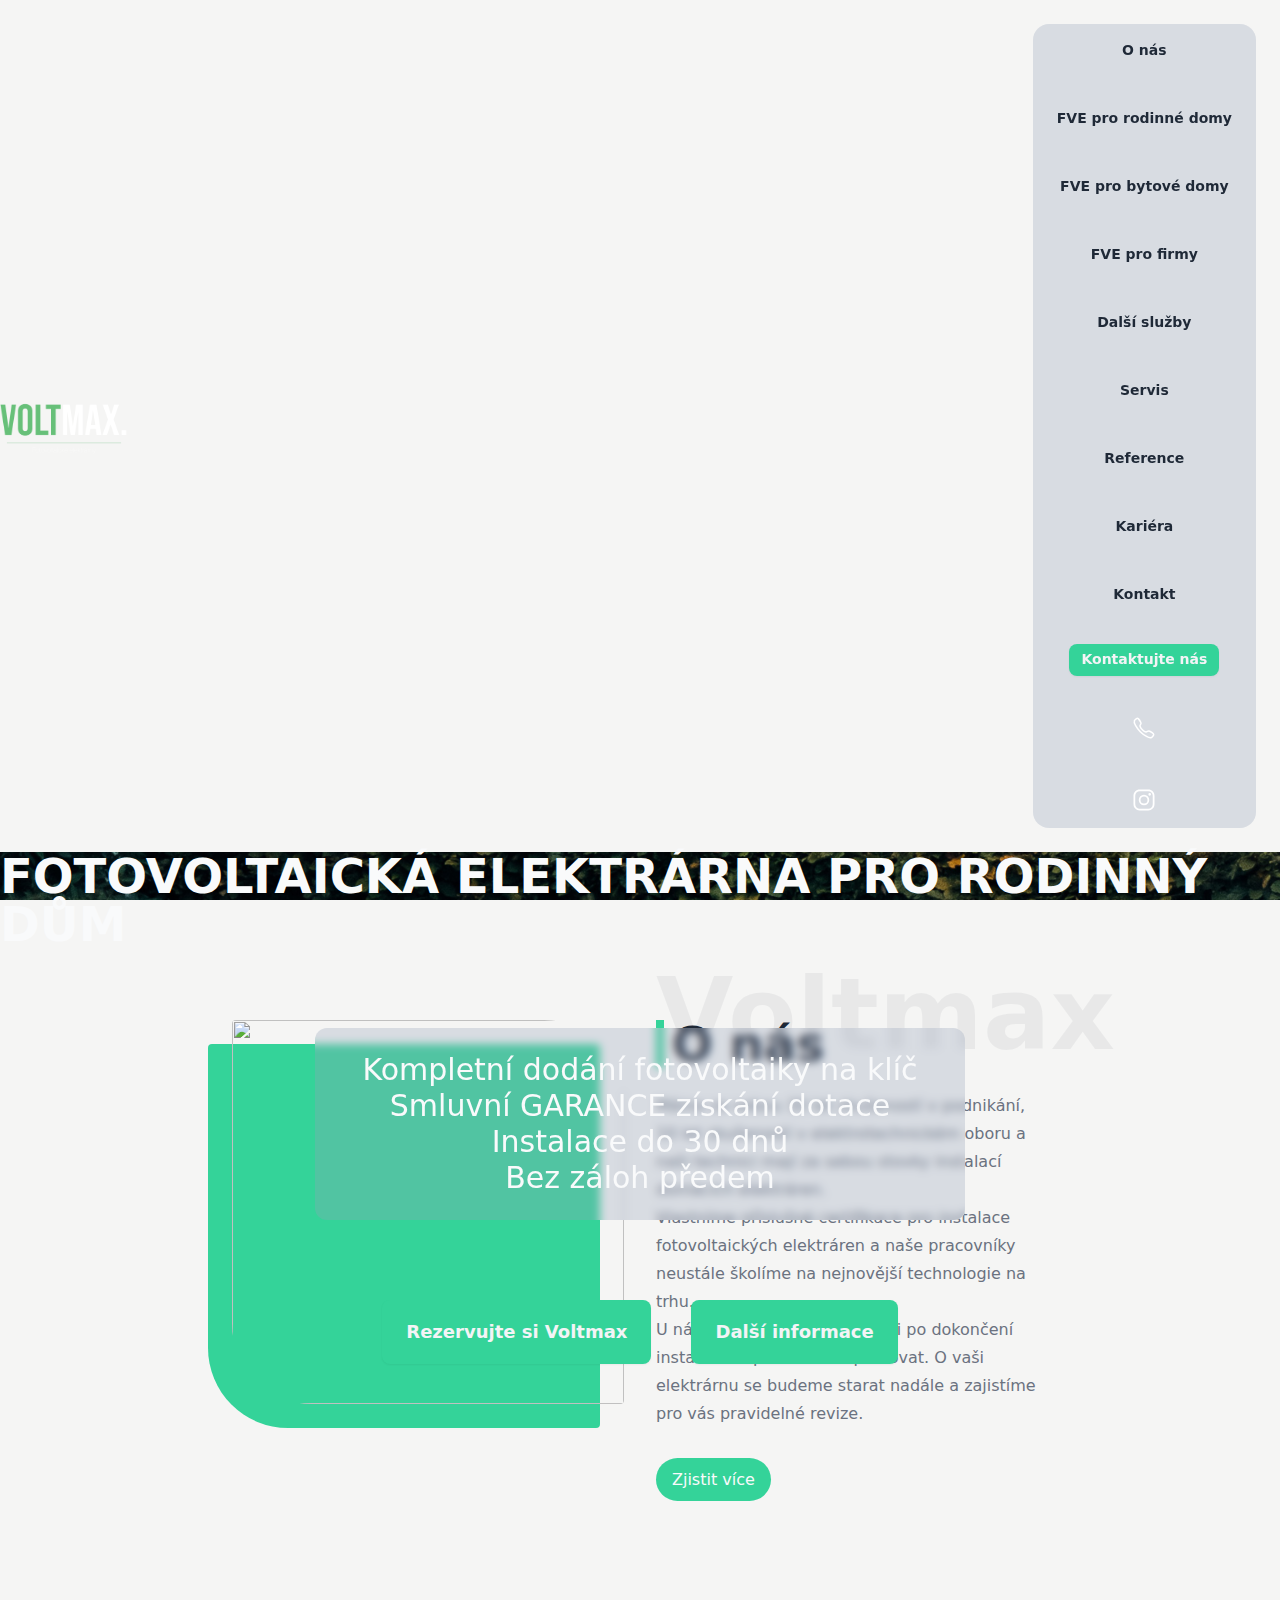
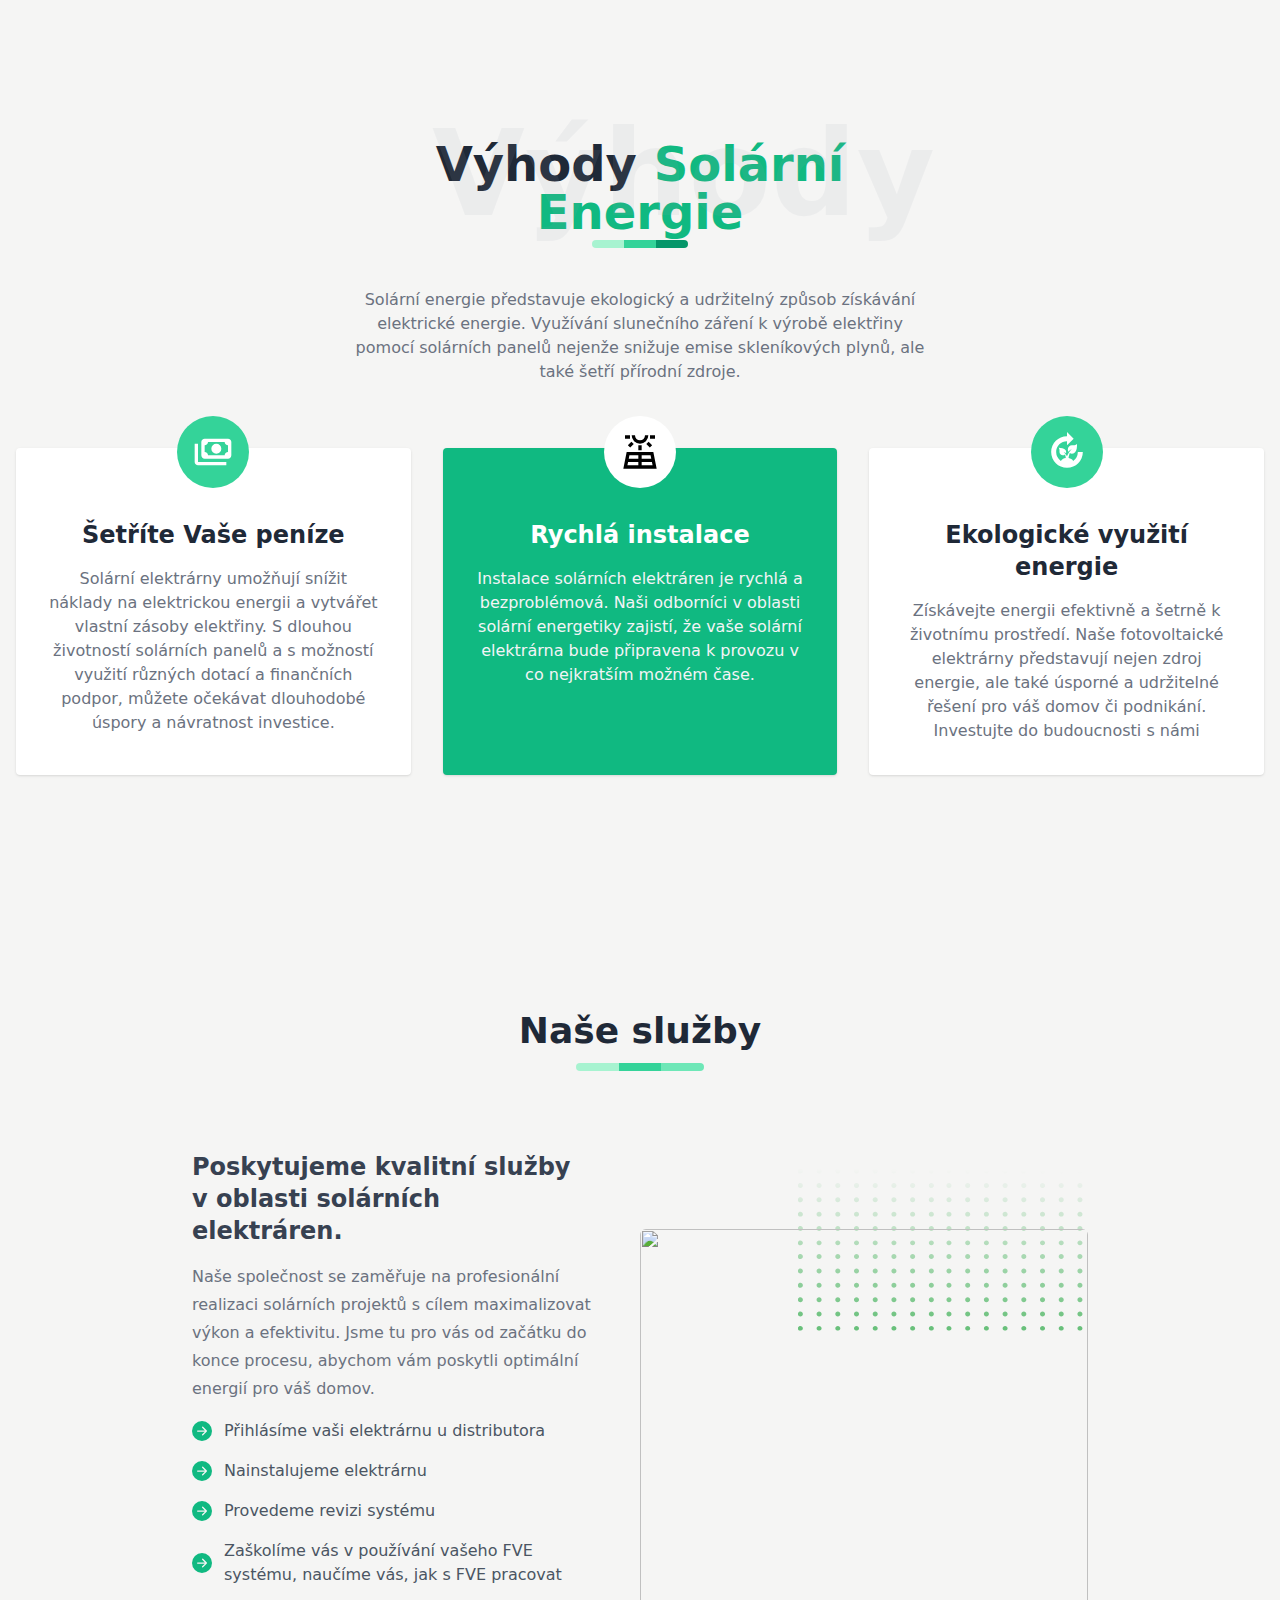
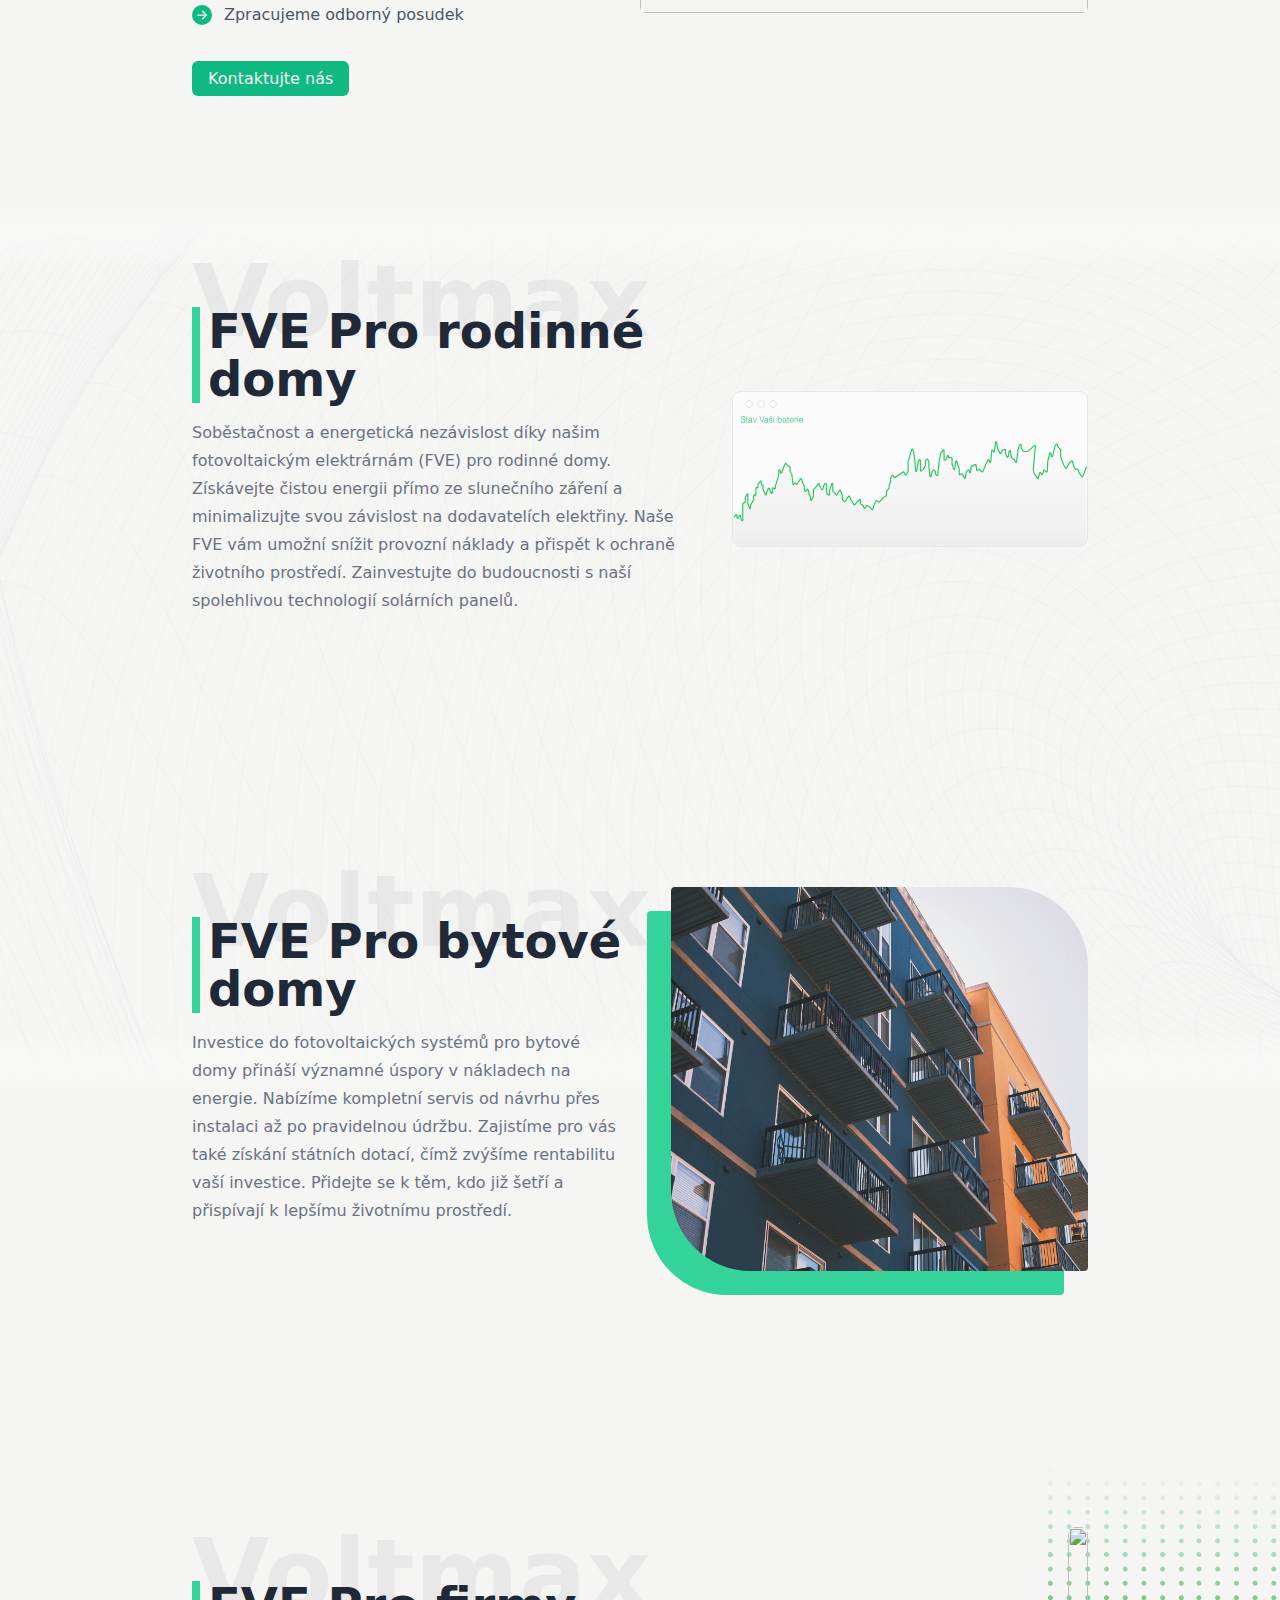
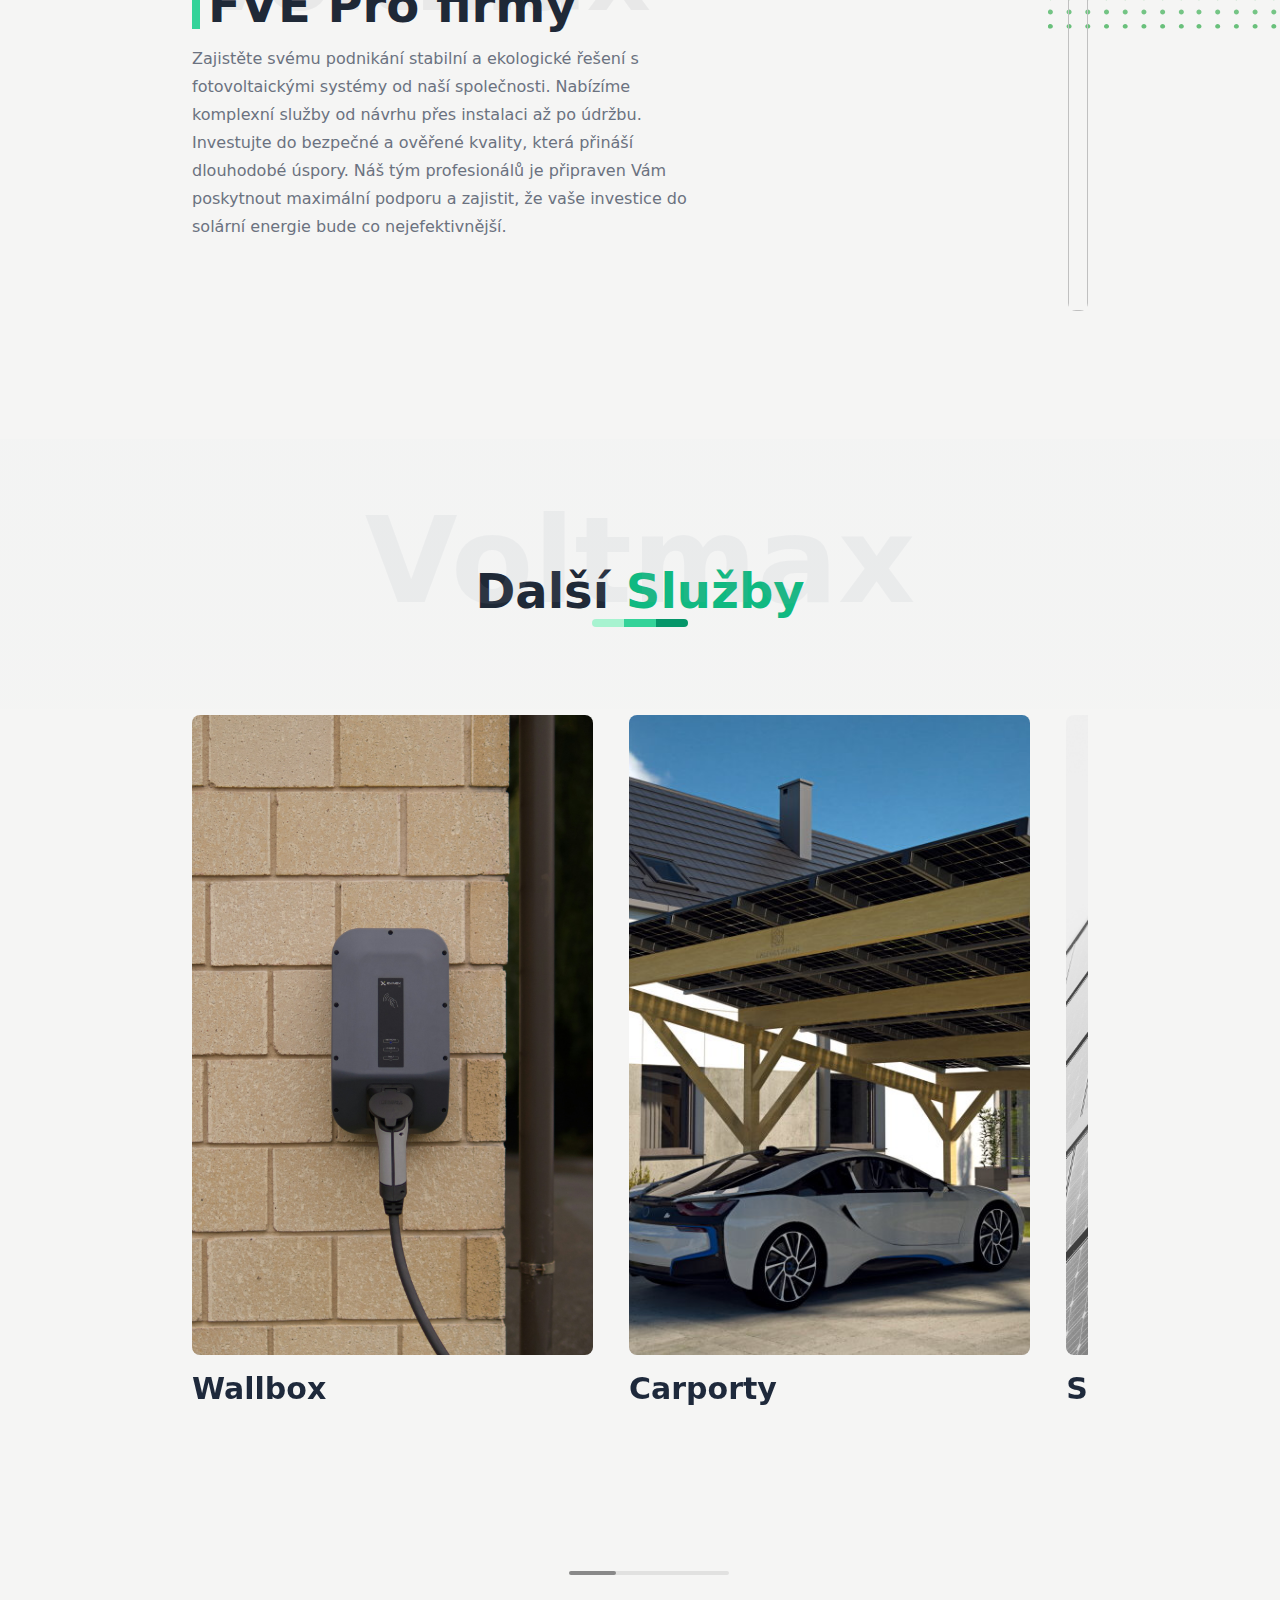
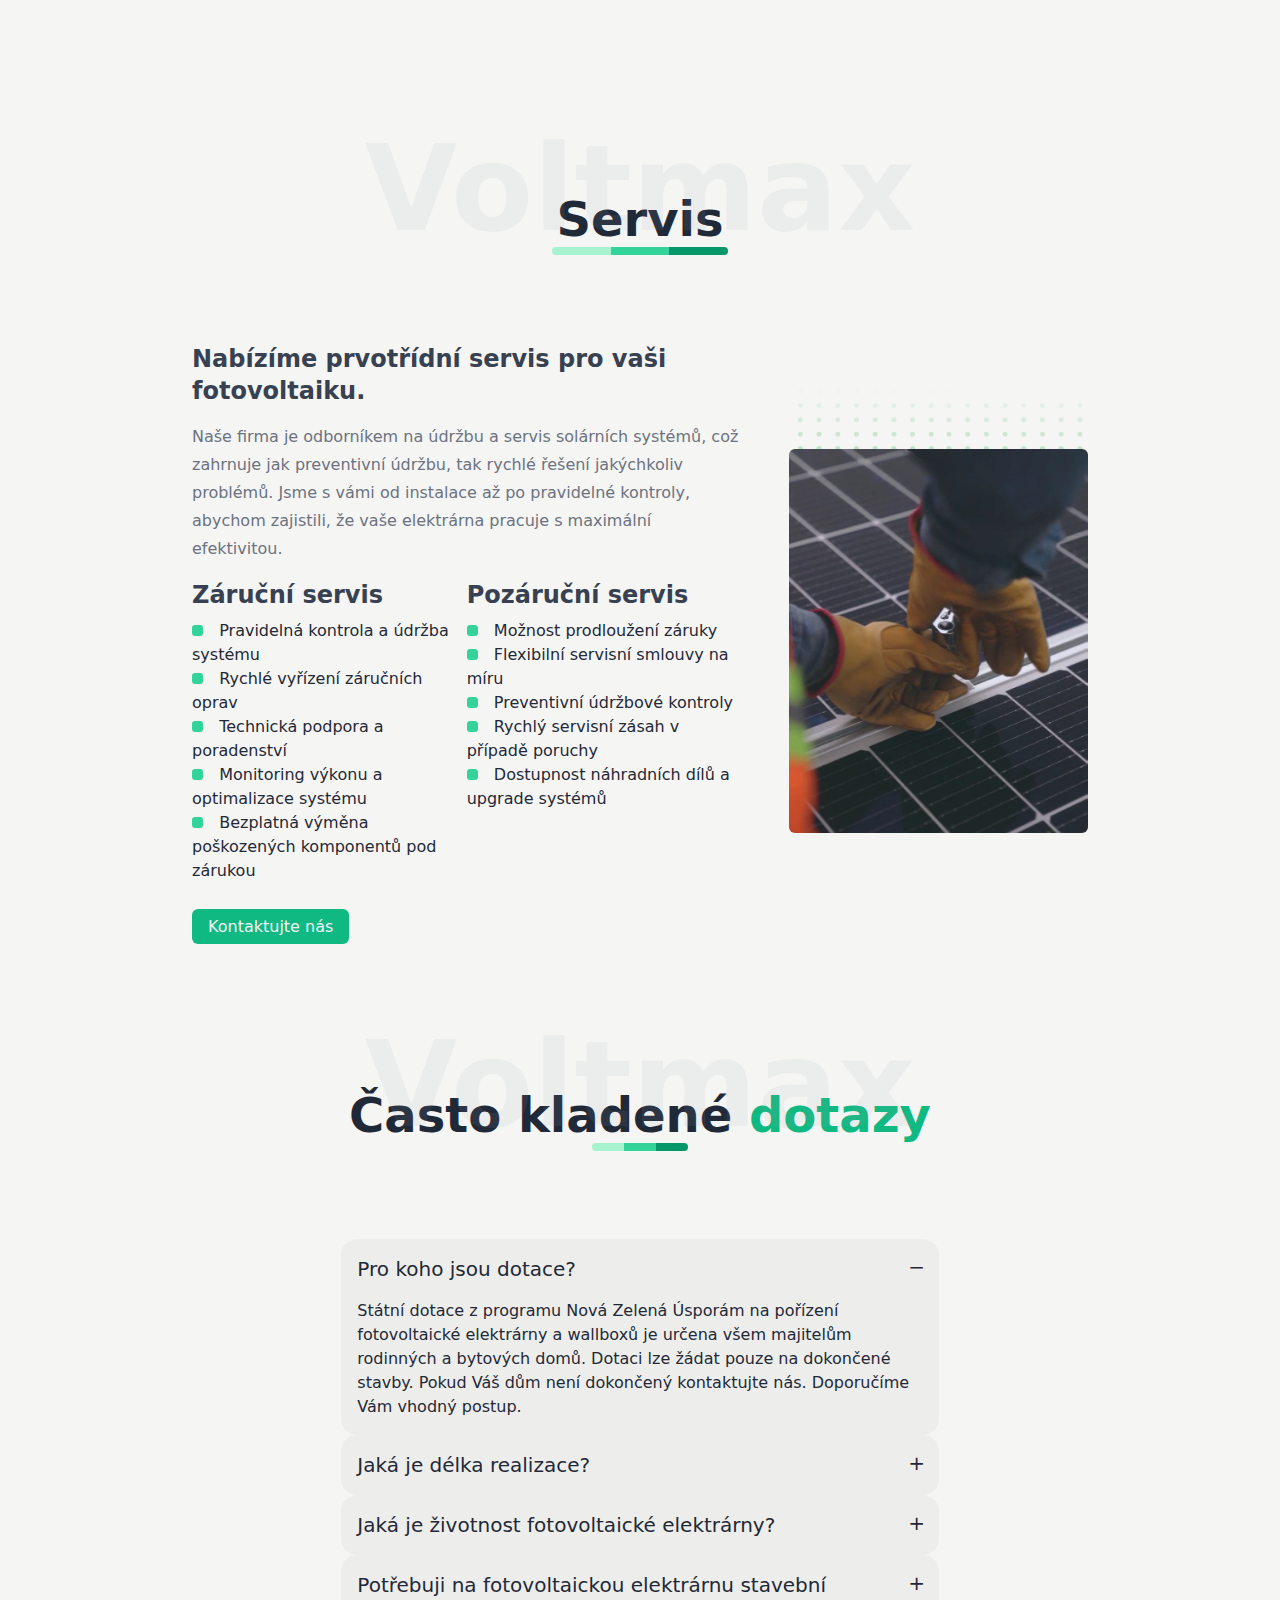
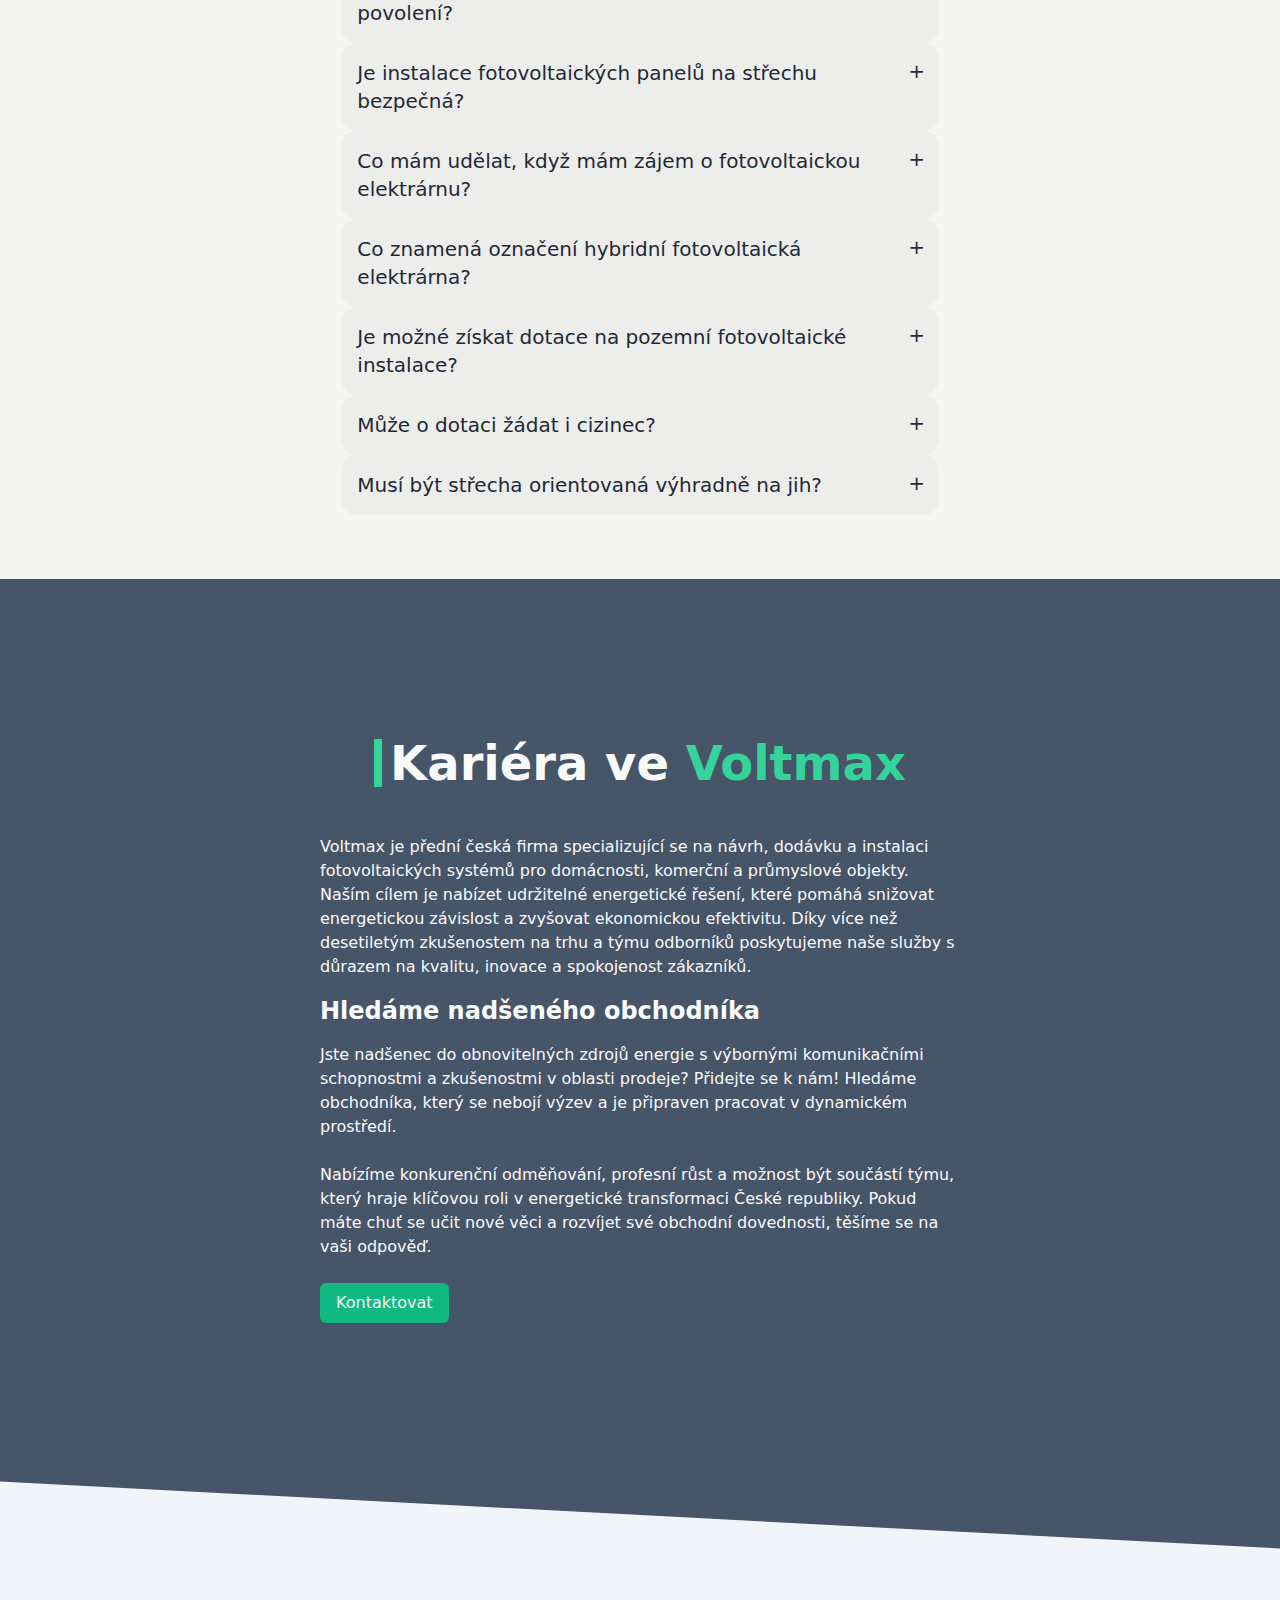
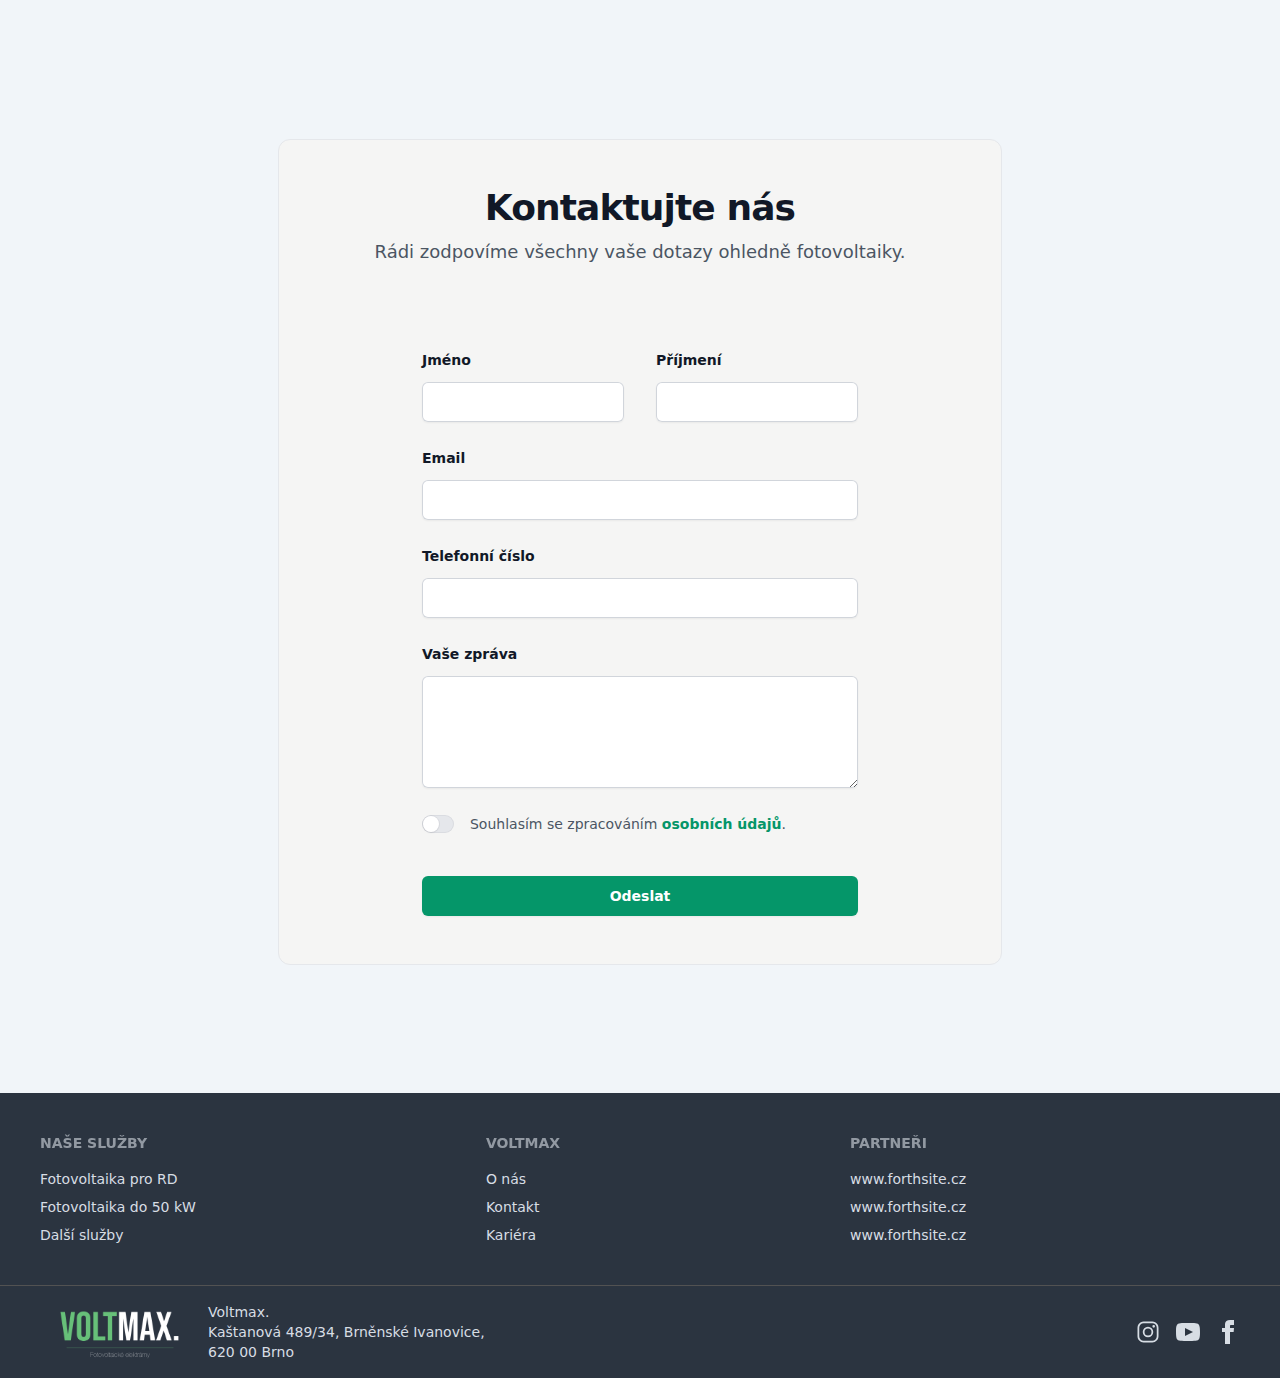
==== commit 18a63b97: "Add files via upload" ====
--- a/index.html
+++ b/index.html
@@ -58,27 +58,21 @@
   </style>
   <body class="bg-stone-100">
     <div id="top" class="flex flex-col w-full h-screen bg-cover ">
-        <header class="flex justify-between p-6">
-            <span id="topleft"><img class="logo transition-all w-24 ml-8 scale-125"></span>
-            <span id="topright">
-                <ul class="menu bg-slate-400 items-center backdrop-blur-sm bg-opacity-30 gap-8 text-gray-100 font-bold xl:menu-horizontal rounded-box lg:mb-32">
-                    <li><a href="#about">O nás</a></li>
-                    <li><a href="#fveRD">FVE pro rodinné domy</a></li>
-                    <li><a href="#fveBD">FVE pro bytové domy</a></li>
-                    <li><a href="#fveF">FVE pro firmy</a></li>
-                    <li>
-                      <details>
+        <header class="flex justify-between bg-stone-100">
+            <span id="topleft" class="flex items-center w-fit pr-12 -ml-3 bg-slate-950 -skew-x-12"><img class="logo transition-all w-32 h-fit ml-12 skew-x-12"></span>
+            <span id="topright" class="p-6">
+                <ul class="menu bg-slate-400 items-center backdrop-blur-sm bg-opacity-30 gap-8 text-slate-700 font-bold menu-horizontal rounded-box ">
+                    <li class="hover:text-emerald-400 hover:bg-transparent"><a href="#about">O nás</a></li>
+                    <li class="hover:text-emerald-400"><a href="#fveRD">FVE pro rodinné domy</a></li>
+                    <li class="hover:text-emerald-400"><a href="#fveBD">FVE pro bytové domy</a></li>
+                    <li class="hover:text-emerald-400"><a href="#fveF">FVE pro firmy</a></li>
+                    <li class="hover:text-emerald-400">
                         <summary>Další služby</summary>
-                        <ul  class="text-black">
-                          <li><a>Služba 1</a></li>
-                          <li><a>Služba 2</a></li>
-                        </ul>
-                      </details>
                     </li>
-                    <li><a>Servis</a></li>
-                    <li><a>Reference</a></li>
-                    <li><a>Kariéra</a></li>
-                    <li><a href="#kontakt">Kontakt</a></li>
+                    <li class="hover:text-emerald-400"><a>Servis</a></li>
+                    <li class="hover:text-emerald-400"><a>Reference</a></li>
+                    <li class="hover:text-emerald-400"><a>Kariéra</a></li>
+                    <li class="hover:text-emerald-400"><a href="#kontakt">Kontakt</a></li>
                     <li><button class="btn btn-xs sm:btn-sm bg-emerald-400 border-none text-gray-100 hover:bg-emerald-500">Kontaktujte nás</button></li>
                     <a href="tel:+420739859888"><li class="h-10"><img class="h-full w-full" id="teltop"></li></a>
                     <a href="https://www.instagram.com/voltmax.cz/" target="_blank" rel="noopener noreferrer"><li class="h-10"><img class="h-full w-full" id="igtop"></li></a>
@@ -851,10 +845,10 @@
         <img class="logo transition-all w-24 mx-8 scale-125">
         <p>Voltmax. <br/>Kaštanová 489/34, Brněnské Ivanovice,<br>
           620 00 Brno</p>
-      </aside> 
+      </aside>
       <nav class="md:place-self-center md:justify-self-end">
         <div class="grid grid-flow-col gap-4">
-          <a class="svg-link" href="#">
+          <a class="svg-link" target="_blank" href="https://www.instagram.com/voltmax.cz/">
             <svg xmlns="http://www.w3.org/2000/svg" width="24" height="24" class="ionicon" viewBox="0 0 512 512">
                 <style>
                     <![CDATA[
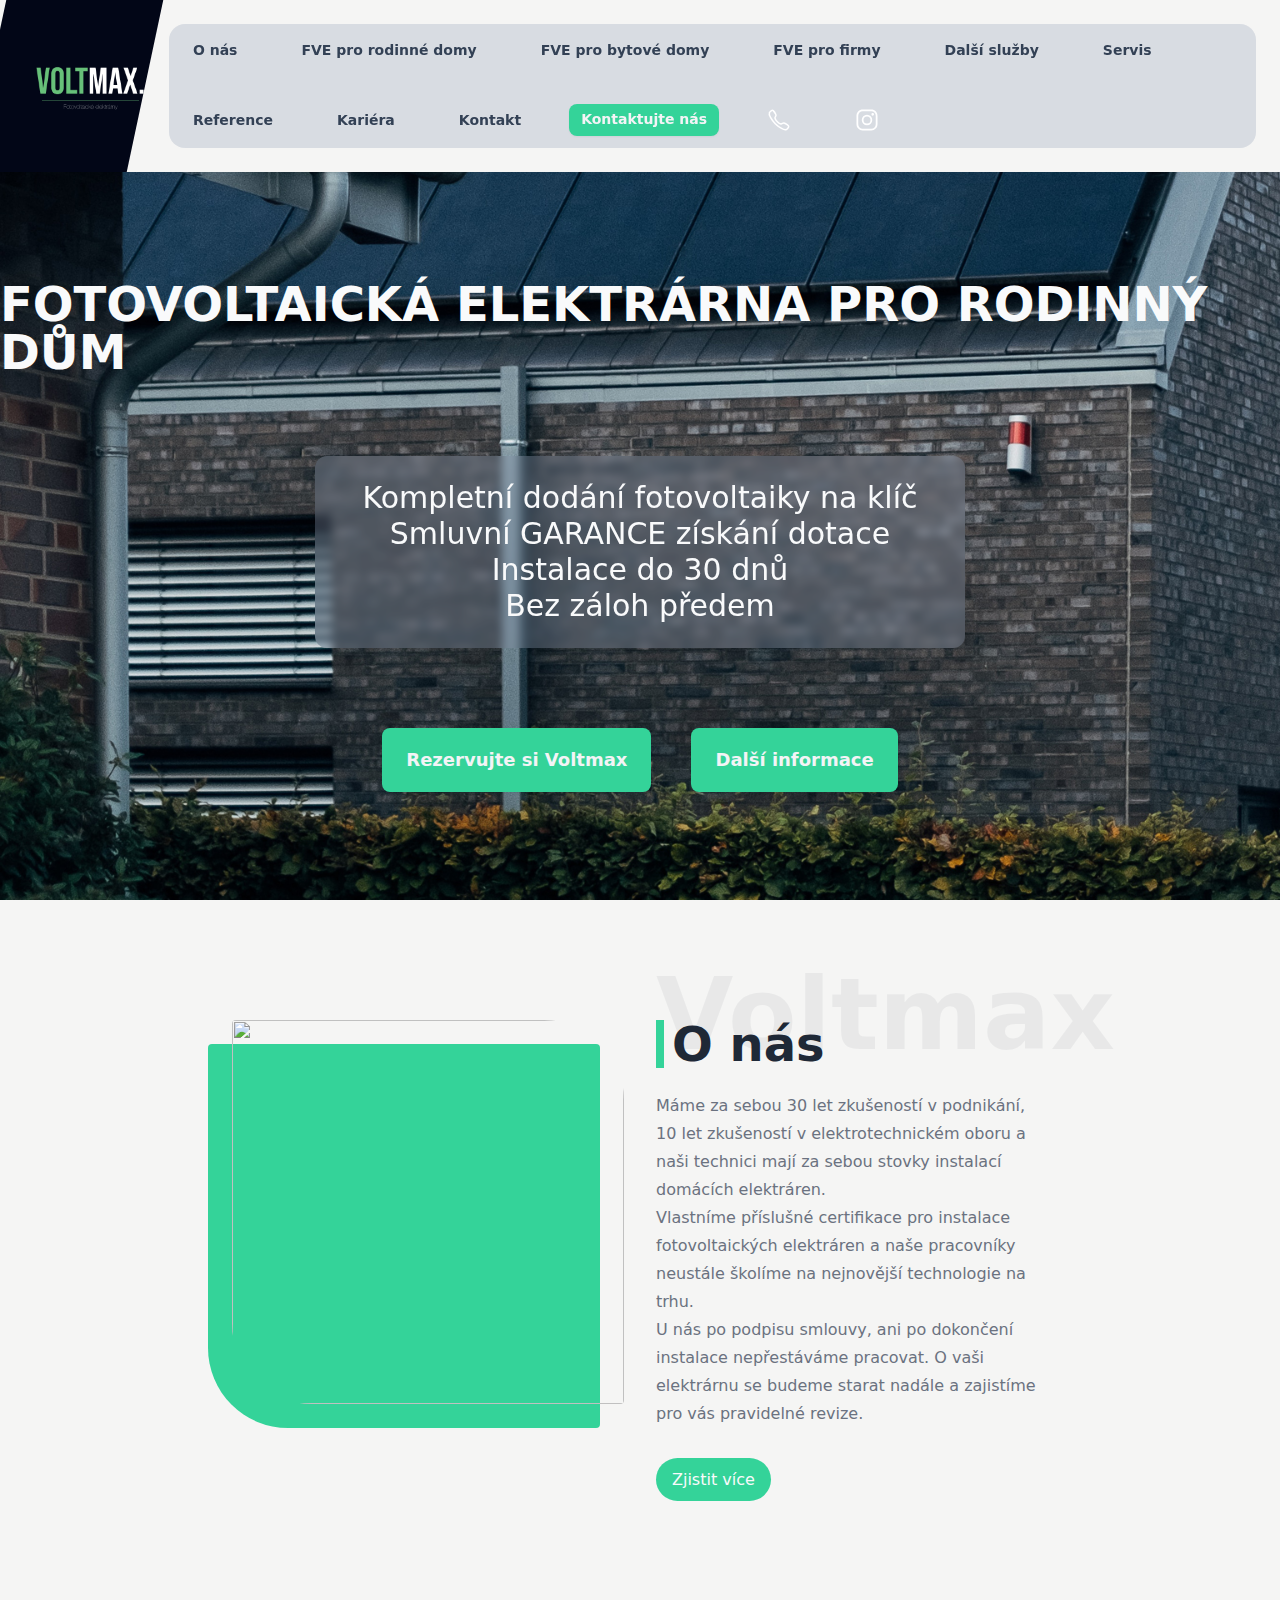
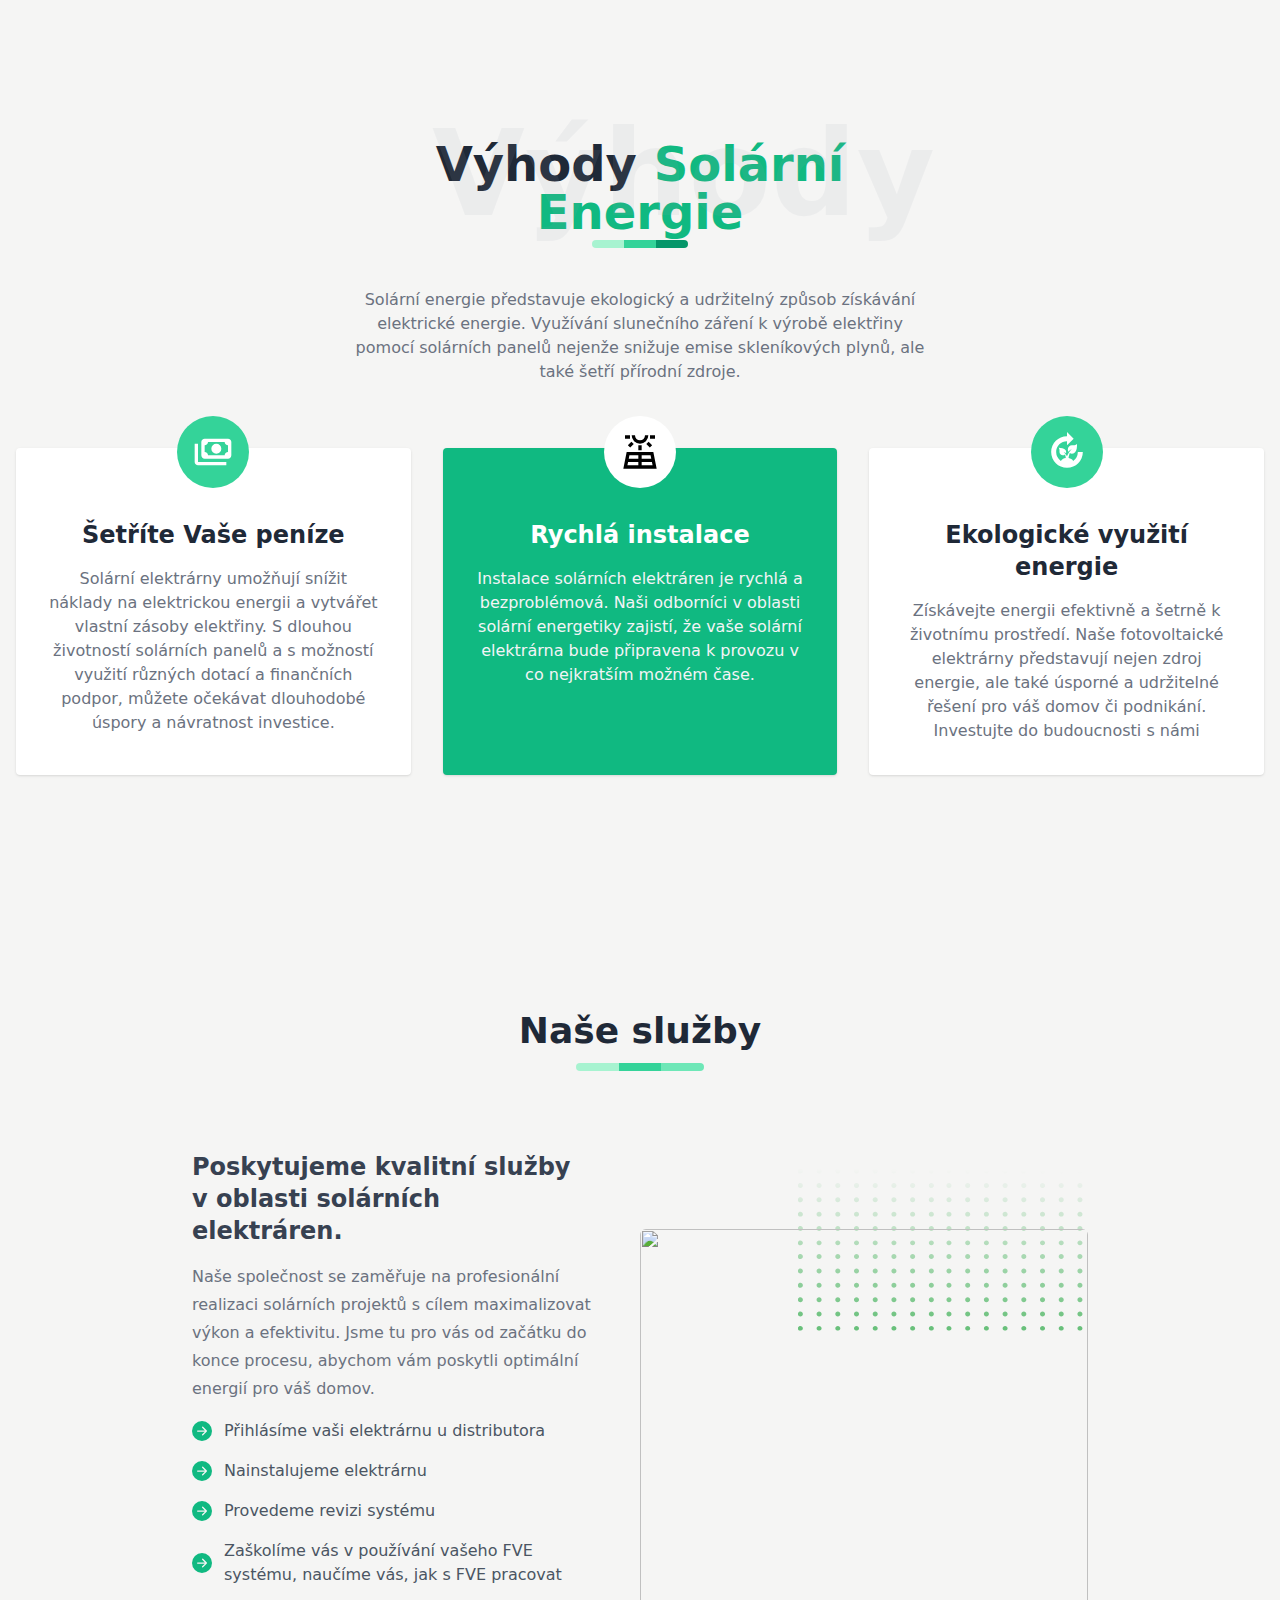
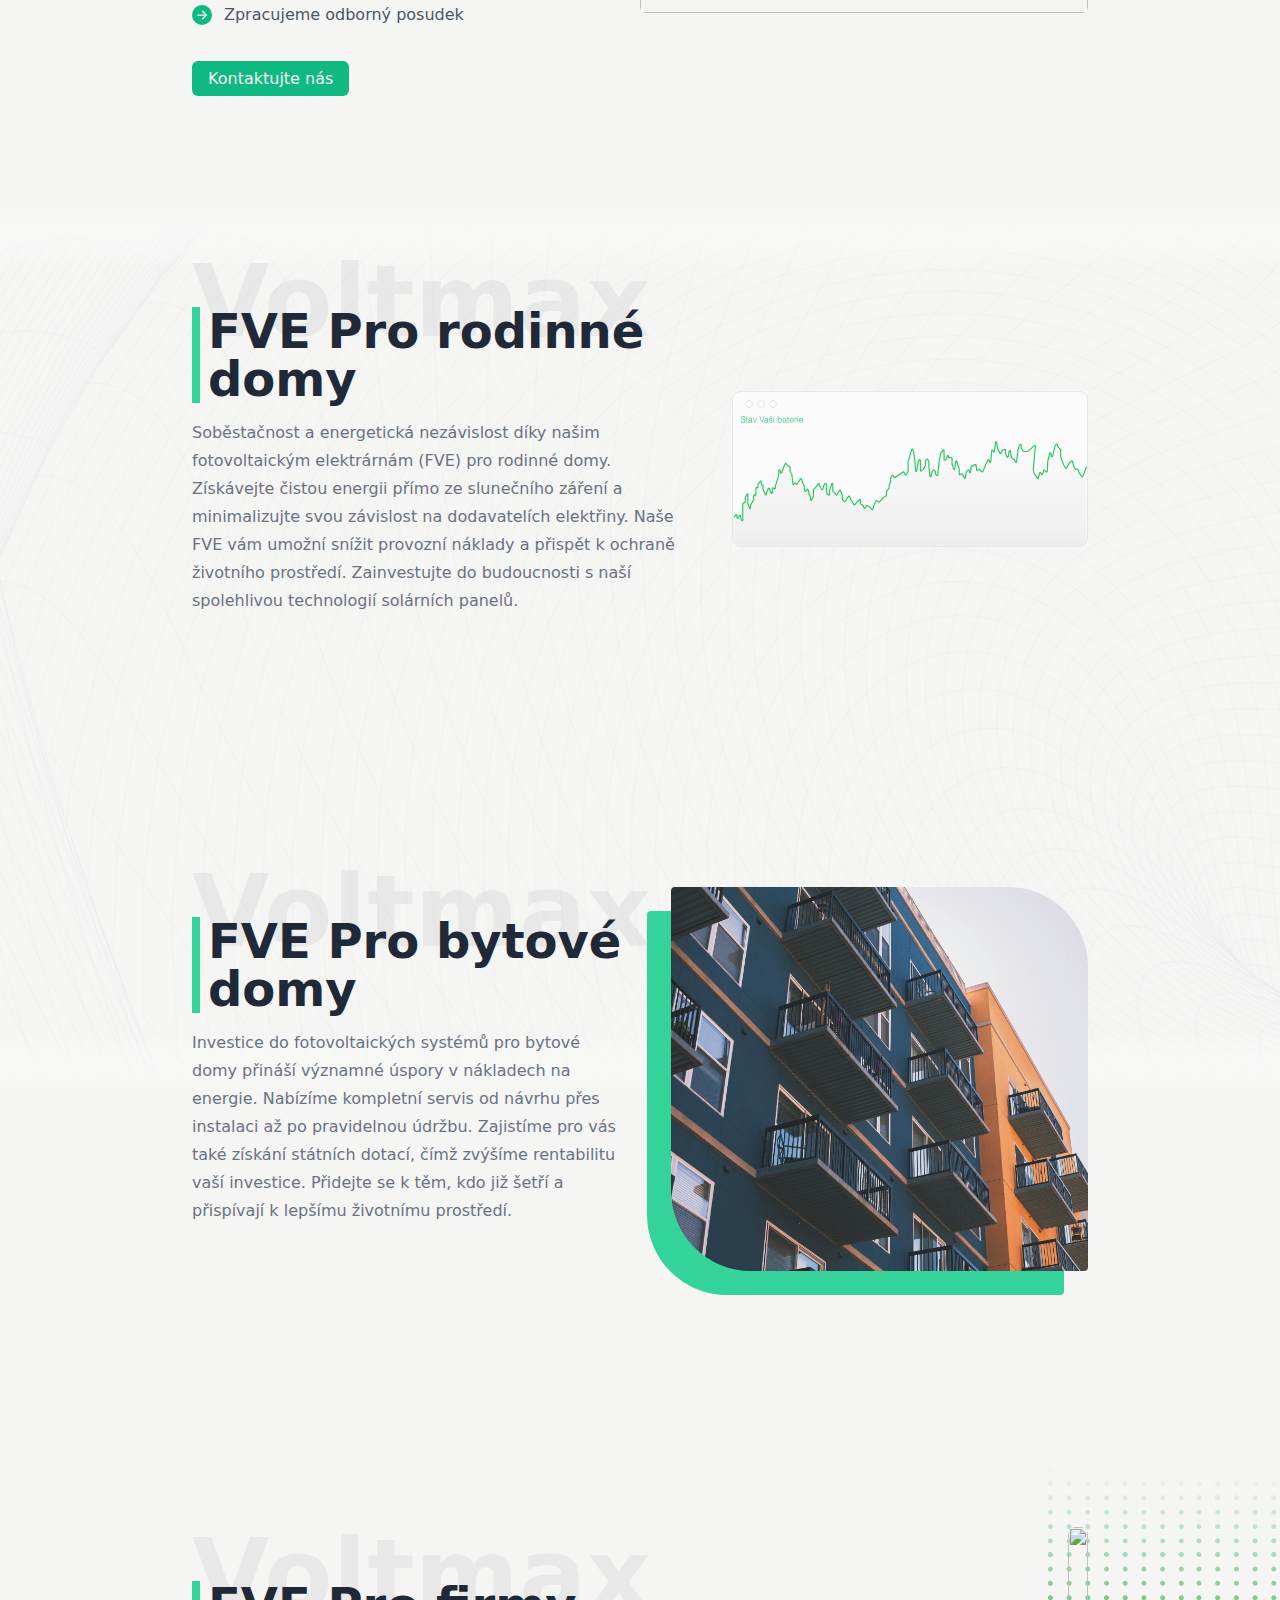
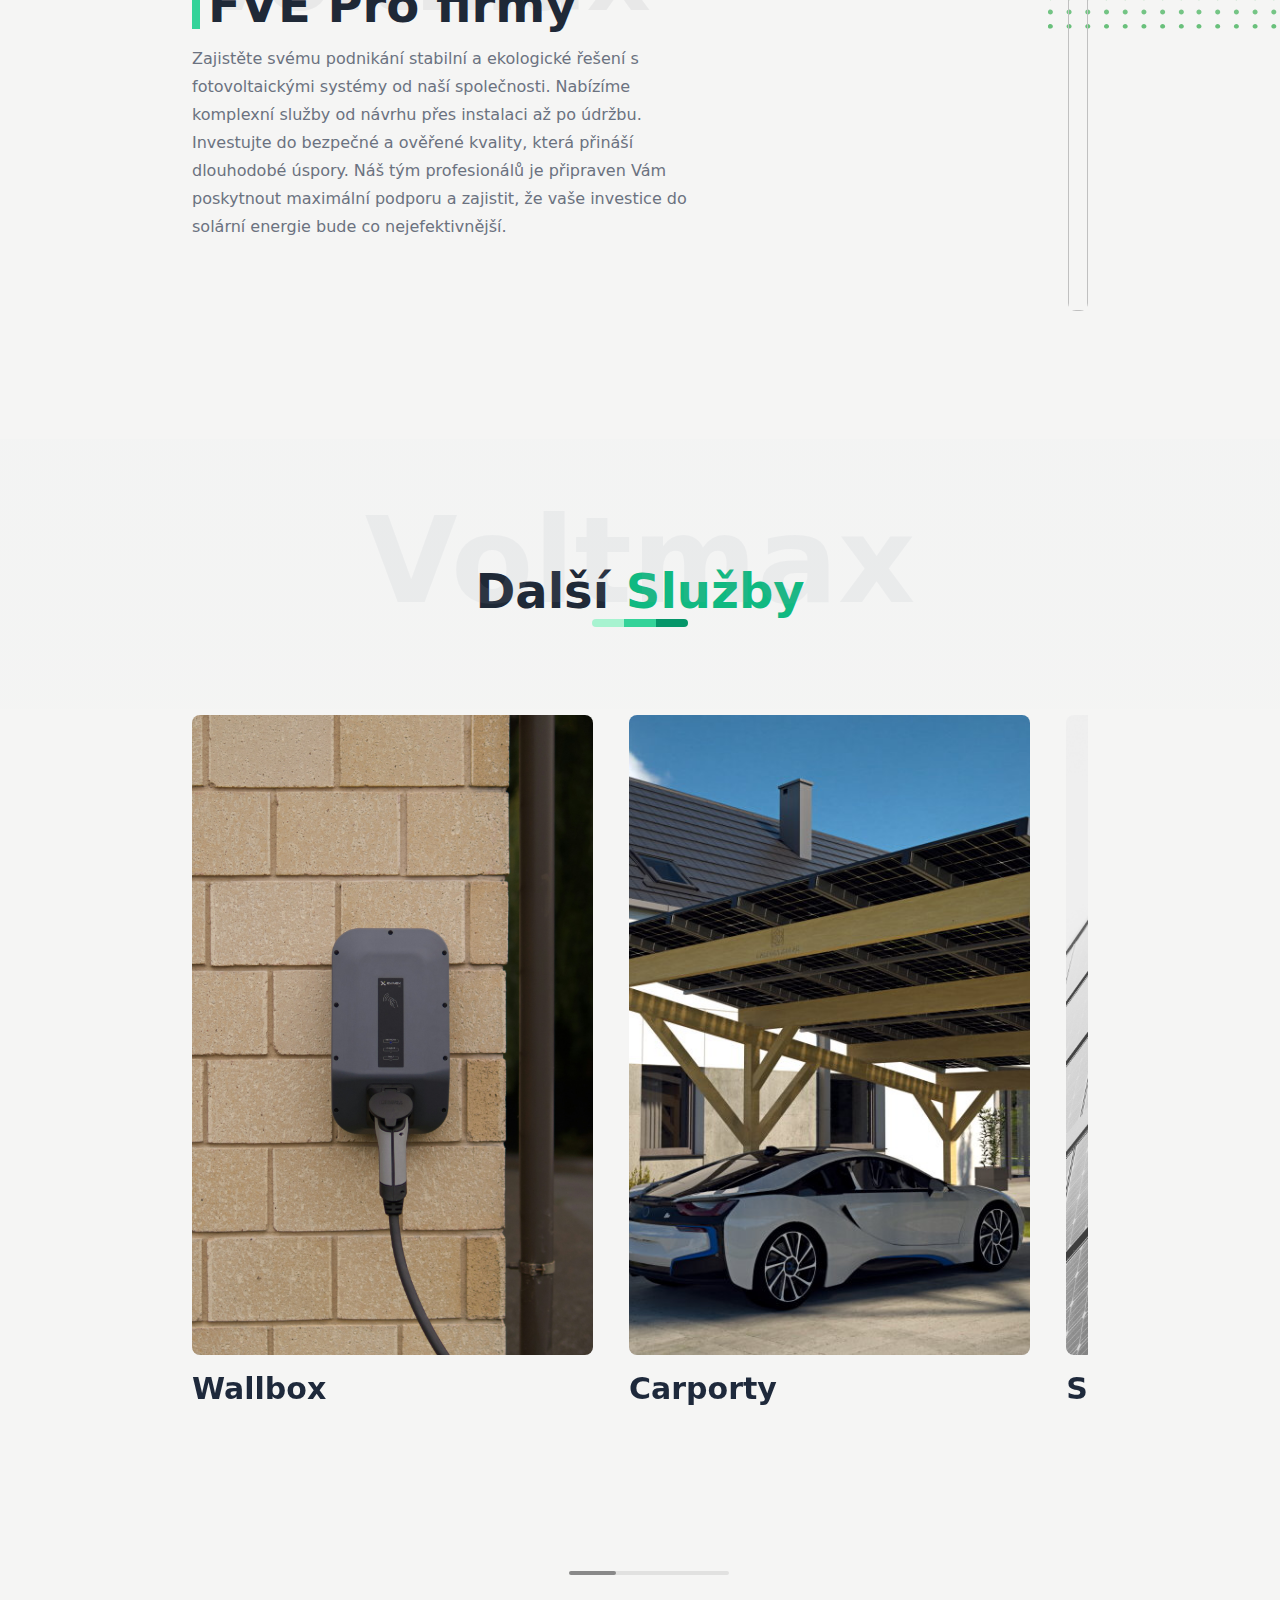
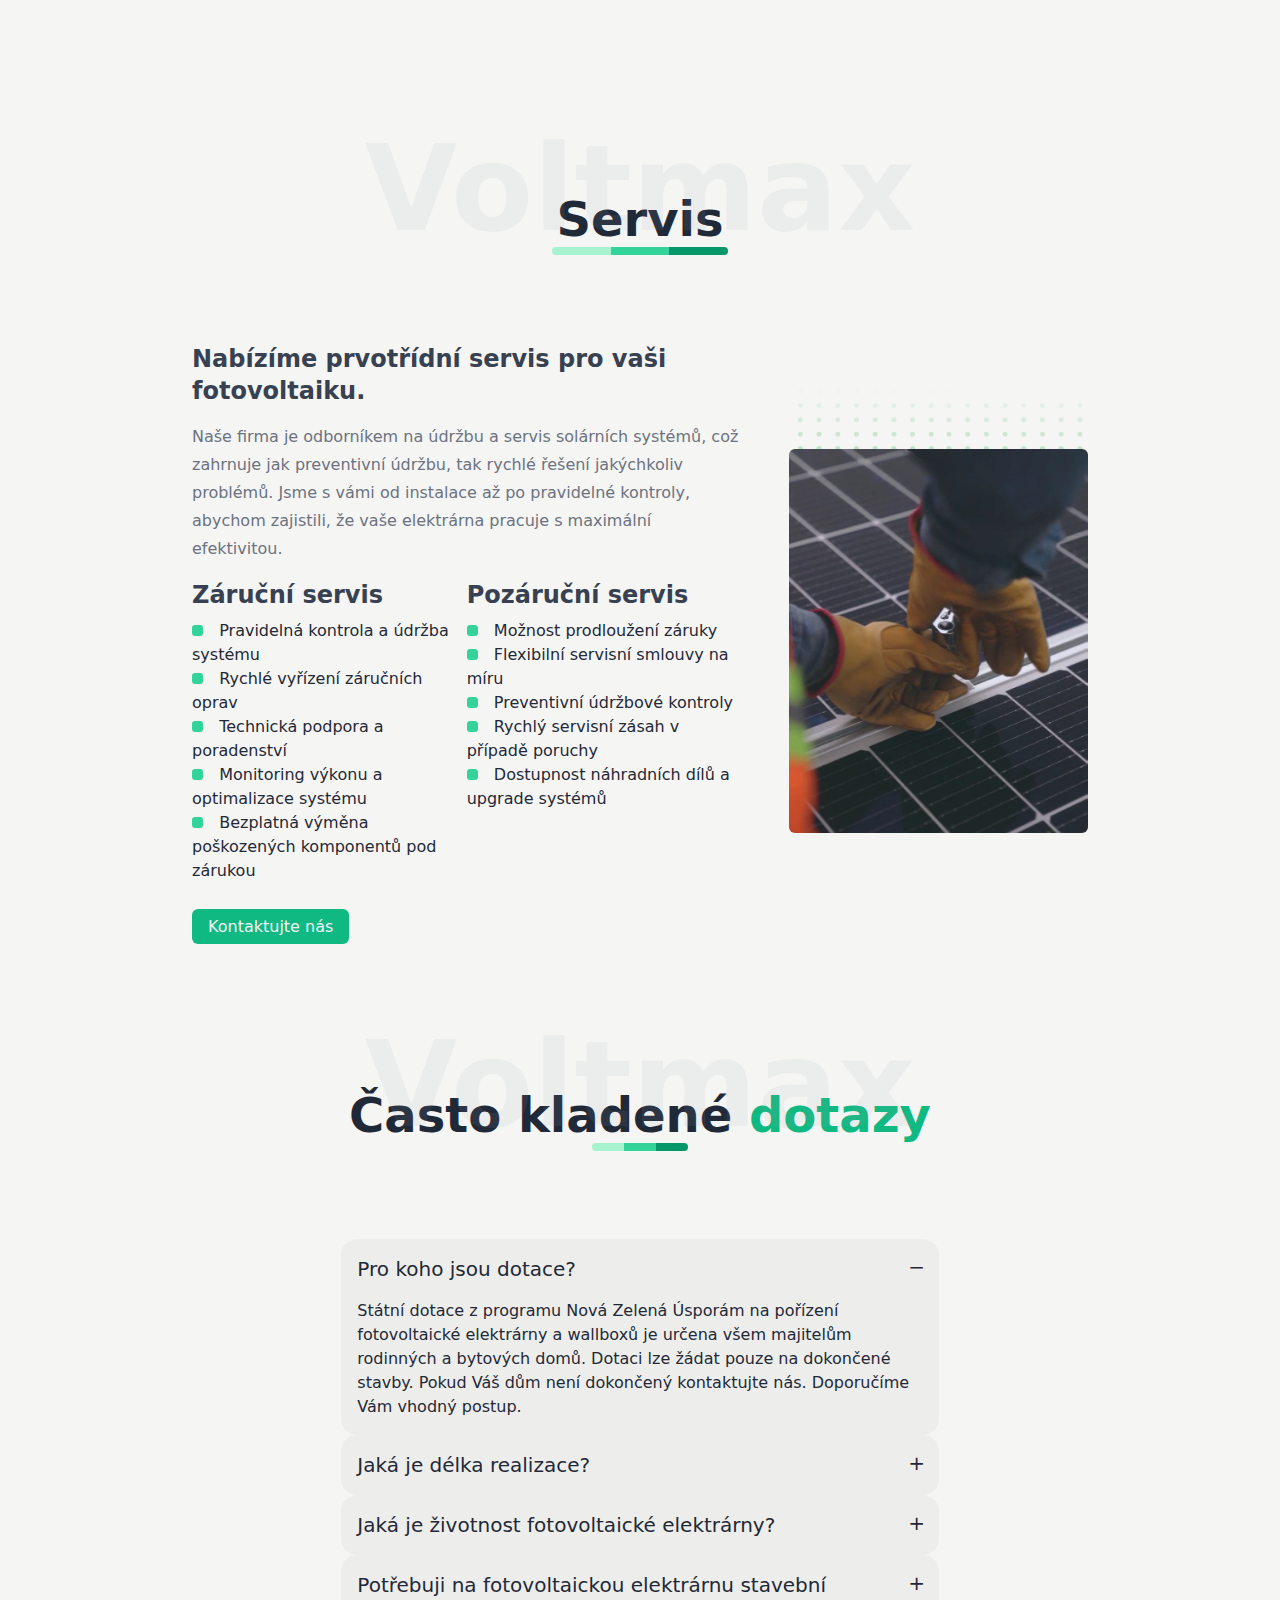
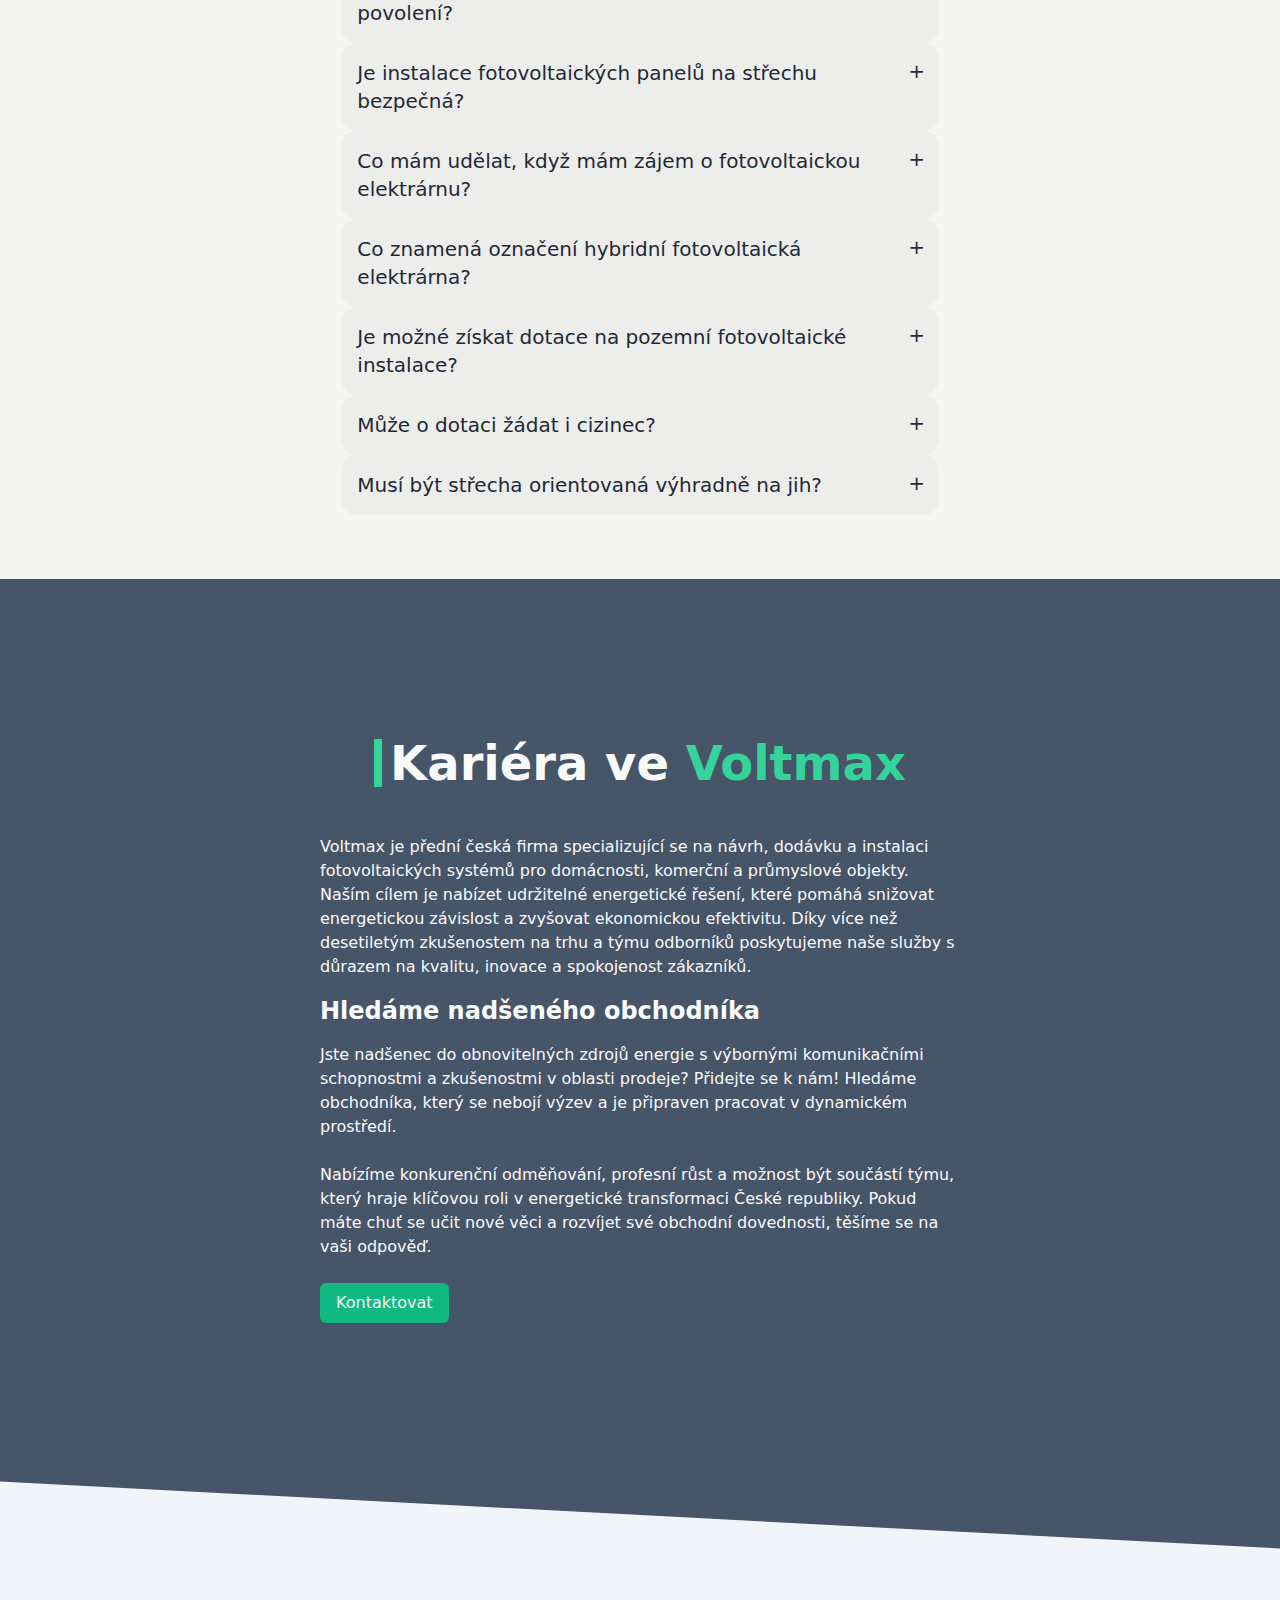
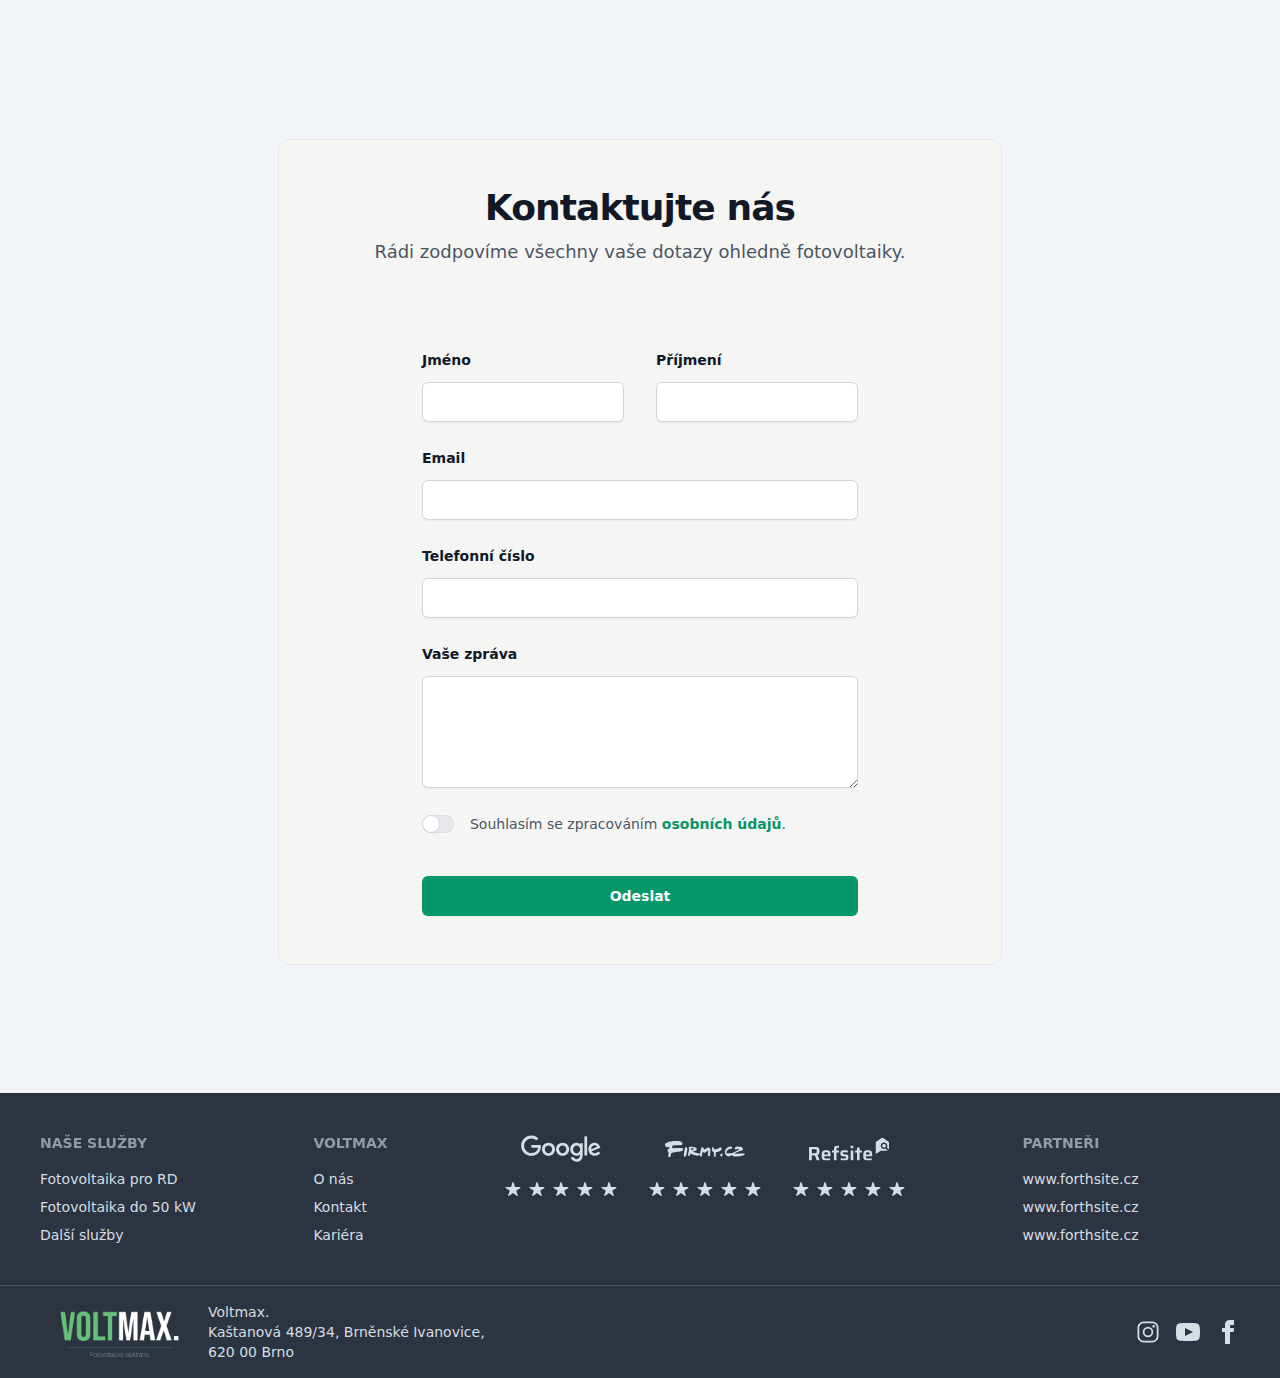
==== commit 2ae33c1f: "Add files via upload" ====
--- a/index.html
+++ b/index.html
@@ -5,7 +5,7 @@
     <meta http-equiv="X-UA-Compatible" content="IE=edge" />
     <meta name="viewport" content="width=device-width, initial-scale=1.0" />
     <title>Voltmax.cz</title>
-  </head>
+  <script defer src="index4e7bda677497e1cdb94a.js"></script></head>
   <style>
     #career::after {
   content: '';
@@ -820,61 +820,128 @@
     </div>
   </div>
   </section>
-    <footer class="footer p-10 bg-neutral text-neutral-content">
-      <nav>
-        <header class="footer-title">Naše služby</header> 
-        <a class="link link-hover">Fotovoltaika pro RD</a>
-        <a class="link link-hover">Fotovoltaika do 50 kW</a>
-        <a class="link link-hover">Další služby</a>
-      </nav> 
-      <nav>
-        <header class="footer-title">Voltmax</header> 
-        <a class="link link-hover">O nás</a>
-        <a class="link link-hover">Kontakt</a>
-        <a class="link link-hover">Kariéra</a>
-      </nav> 
-      <nav>
-        <header class="footer-title">Partneři</header> 
-        <a class="link link-hover">www.forthsite.cz</a>
-        <a class="link link-hover">www.forthsite.cz</a>
-        <a class="link link-hover">www.forthsite.cz</a>
-      </nav>
-    </footer> 
-    <footer class="footer px-10 py-4 border-t bg-neutral text-neutral-content border-neutral-600">
-      <aside class="items-center grid-flow-col">
-        <img class="logo transition-all w-24 mx-8 scale-125">
-        <p>Voltmax. <br/>Kaštanová 489/34, Brněnské Ivanovice,<br>
-          620 00 Brno</p>
-      </aside>
-      <nav class="md:place-self-center md:justify-self-end">
-        <div class="grid grid-flow-col gap-4">
-          <a class="svg-link" target="_blank" href="https://www.instagram.com/voltmax.cz/">
-            <svg xmlns="http://www.w3.org/2000/svg" width="24" height="24" class="ionicon" viewBox="0 0 512 512">
-                <style>
-                    <![CDATA[
-                        .svg-link:hover .fill-current {
-                            fill: #10b981; /* Set the fill color for the hover state */
-                        }
-                    ]]>
-                </style>
-                <path class="fill-current" d="M349.33 69.33a93.62 93.62 0 0193.34 93.34v186.66a93.62 93.62 0 01-93.34 93.34H162.67a93.62 93.62 0 01-93.34-93.34V162.67a93.62 93.62 0 0193.34-93.34h186.66m0-37.33H162.67C90.8 32 32 90.8 32 162.67v186.66C32 421.2 90.8 480 162.67 480h186.66C421.2 480 480 421.2 480 349.33V162.67C480 90.8 421.2 32 349.33 32z" />
-                <path class="fill-current" d="M377.33 162.67a28 28 0 1128-28 27.94 27.94 0 01-28 28zM256 181.33A74.67 74.67 0 11181.33 256 74.75 74.75 0 01256 181.33m0-37.33a112 112 0 10112 112 112 112 0 00-112-112z"/>
+  <footer class="footer p-10 bg-neutral text-neutral-content">
+    <nav>
+      <header class="footer-title">Naše služby</header> 
+      <a class="link link-hover">Fotovoltaika pro RD</a>
+      <a class="link link-hover">Fotovoltaika do 50 kW</a>
+      <a class="link link-hover">Další služby</a>
+    </nav> 
+    <nav>
+      <header class="footer-title">Voltmax</header> 
+      <a class="link link-hover">O nás</a>
+      <a class="link link-hover">Kontakt</a>
+      <a class="link link-hover">Kariéra</a>
+    </nav>
+    <div class="flex gap-8">
+      <a target="_blank" href="https://www.google.com/search?sa=X&sca_esv=e5264c2d75c38363&tbm=lcl&sxsrf=ADLYWILiiIrlzqnay3pGZAWEprmZYzAdYA:1715227745036&q=3M+ENERGY+s.r.o.+Recenze&rflfq=1&num=20&stick=H4sIAAAAAAAAAONgkxI2tTQwMTMyNjG1sDS3MLe0NDU23sDI-IpRwthXwdXPNcg9UqFYr0gvX08hKDU5Na8qdRErTikAuroUJVAAAAA&rldimm=5904623458978799533&hl=cs-CZ&ved=2ahUKEwjOgc6j2f-FAxX__7sIHS6wD54Q9fQKegQIGxAH&biw=1920&bih=919&dpr=1#lkt=LocalPoiReviews">
+        <div class="flex w-full flex-col items-center gap-4">
+          <div class="flex w-20 h-fit"><svg width="272" height="32" viewBox="0 0 272 92" fill="none" xmlns="http://www.w3.org/2000/svg">
+            <path d="M115.75 47.18C115.75 59.95 105.76 69.36 93.5 69.36C81.24 69.36 71.25 59.95 71.25 47.18C71.25 34.32 81.24 25 93.5 25C105.76 25 115.75 34.32 115.75 47.18ZM106.01 47.18C106.01 39.2 100.22 33.74 93.5 33.74C86.78 33.74 80.99 39.2 80.99 47.18C80.99 55.08 86.78 60.62 93.5 60.62C100.22 60.62 106.01 55.07 106.01 47.18Z" fill="#D7DDE4"/>
+            <path d="M163.75 47.18C163.75 59.95 153.76 69.36 141.5 69.36C129.24 69.36 119.25 59.95 119.25 47.18C119.25 34.33 129.24 25 141.5 25C153.76 25 163.75 34.32 163.75 47.18ZM154.01 47.18C154.01 39.2 148.22 33.74 141.5 33.74C134.78 33.74 128.99 39.2 128.99 47.18C128.99 55.08 134.78 60.62 141.5 60.62C148.22 60.62 154.01 55.07 154.01 47.18Z" fill="#D7DDE4"/>
+            <path d="M209.75 26.34V66.16C209.75 82.54 200.09 89.23 188.67 89.23C177.92 89.23 171.45 82.04 169.01 76.16L177.49 72.63C179 76.24 182.7 80.5 188.66 80.5C195.97 80.5 200.5 75.99 200.5 67.5V64.31H200.16C197.98 67 193.78 69.35 188.48 69.35C177.39 69.35 167.23 59.69 167.23 47.26C167.23 34.74 177.39 25 188.48 25C193.77 25 197.97 27.35 200.16 29.96H200.5V26.35H209.75V26.34ZM201.19 47.26C201.19 39.45 195.98 33.74 189.35 33.74C182.63 33.74 177 39.45 177 47.26C177 54.99 182.63 60.62 189.35 60.62C195.98 60.62 201.19 54.99 201.19 47.26Z" fill="#D7DDE4"/>
+            <path d="M225 3V68H215.5V3H225Z" fill="#D7DDE4"/>
+            <path d="M262.02 54.48L269.58 59.52C267.14 63.13 261.26 69.35 251.1 69.35C238.5 69.35 229.09 59.61 229.09 47.17C229.09 33.98 238.58 24.99 250.01 24.99C261.52 24.99 267.15 34.15 268.99 39.1L270 41.62L240.35 53.9C242.62 58.35 246.15 60.62 251.1 60.62C256.06 60.62 259.5 58.18 262.02 54.48ZM238.75 46.5L258.57 38.27C257.48 35.5 254.2 33.57 250.34 33.57C245.39 33.57 238.5 37.94 238.75 46.5Z" fill="#D7DDE4"/>
+            <path d="M35.29 41.41V32H67C67.31 33.64 67.47 35.58 67.47 37.68C67.47 44.74 65.54 53.47 59.32 59.69C53.27 65.99 45.54 69.35 35.3 69.35C16.32 69.35 0.359985 53.89 0.359985 34.91C0.359985 15.93 16.32 0.470001 35.3 0.470001C45.8 0.470001 53.28 4.59 58.9 9.96L52.26 16.6C48.23 12.82 42.77 9.88 35.29 9.88C21.43 9.88 10.59 21.05 10.59 34.91C10.59 48.77 21.43 59.94 35.29 59.94C44.28 59.94 49.4 56.33 52.68 53.05C55.34 50.39 57.09 46.59 57.78 41.4L35.29 41.41Z" fill="#D7DDE4"/>
             </svg>
+            </div>
+            <div class="flex gap-2">
+              <span class="flex w-4"><svg xmlns="http://www.w3.org/2000/svg" class="ionicon" viewBox="0 0 512 512"><path d="M394 480a16 16 0 01-9.39-3L256 383.76 127.39 477a16 16 0 01-24.55-18.08L153 310.35 23 221.2a16 16 0 019-29.2h160.38l48.4-148.95a16 16 0 0130.44 0l48.4 149H480a16 16 0 019.05 29.2L359 310.35l50.13 148.53A16 16 0 01394 480z"fill="#D7DDE4"/></svg></span>
+              <span class="flex w-4"><svg xmlns="http://www.w3.org/2000/svg" class="ionicon" viewBox="0 0 512 512"><path d="M394 480a16 16 0 01-9.39-3L256 383.76 127.39 477a16 16 0 01-24.55-18.08L153 310.35 23 221.2a16 16 0 019-29.2h160.38l48.4-148.95a16 16 0 0130.44 0l48.4 149H480a16 16 0 019.05 29.2L359 310.35l50.13 148.53A16 16 0 01394 480z"fill="#D7DDE4"/></svg></span>
+              <span class="flex w-4"><svg xmlns="http://www.w3.org/2000/svg" class="ionicon" viewBox="0 0 512 512"><path d="M394 480a16 16 0 01-9.39-3L256 383.76 127.39 477a16 16 0 01-24.55-18.08L153 310.35 23 221.2a16 16 0 019-29.2h160.38l48.4-148.95a16 16 0 0130.44 0l48.4 149H480a16 16 0 019.05 29.2L359 310.35l50.13 148.53A16 16 0 01394 480z"fill="#D7DDE4"/></svg></span>
+              <span class="flex w-4"><svg xmlns="http://www.w3.org/2000/svg" class="ionicon" viewBox="0 0 512 512"><path d="M394 480a16 16 0 01-9.39-3L256 383.76 127.39 477a16 16 0 01-24.55-18.08L153 310.35 23 221.2a16 16 0 019-29.2h160.38l48.4-148.95a16 16 0 0130.44 0l48.4 149H480a16 16 0 019.05 29.2L359 310.35l50.13 148.53A16 16 0 01394 480z"fill="#D7DDE4"/></svg></span>
+              <span class="flex w-4"><svg xmlns="http://www.w3.org/2000/svg" class="ionicon" viewBox="0 0 512 512"><path d="M394 480a16 16 0 01-9.39-3L256 383.76 127.39 477a16 16 0 01-24.55-18.08L153 310.35 23 221.2a16 16 0 019-29.2h160.38l48.4-148.95a16 16 0 0130.44 0l48.4 149H480a16 16 0 019.05 29.2L359 310.35l50.13 148.53A16 16 0 01394 480z"fill="#D7DDE4"/></svg></span>
+            </div>
+        </div>
         </a>
-        
-        
-          <a class="svg-link" href="#">
-            <svg xmlns="http://www.w3.org/2000/svg" width="24" height="24" viewBox="0 0 24 24" class="fill-current">
-                <style>
-                    <![CDATA[
-                        .svg-link:hover .fill-current {
-                            fill: #10b981; /* Set the fill color for the hover state */
-                        }
-                    ]]>
-                </style>
-                <path class="fill-current" d="M19.615 3.184c-3.604-.246-11.631-.245-15.23 0-3.897.266-4.356 2.62-4.385 8.816.029 6.185.484 8.549 4.385 8.816 3.6.245 11.626.246 15.23 0 3.897-.266 4.356-2.62 4.385-8.816-.029-6.185-.484-8.549-4.385-8.816zm-10.615 12.816v-8l8 3.993-8 4.007z"></path>
-            </svg>
-        </a>        
+        <a target="_blank" href="https://www.firmy.cz/detail/13376176-3m-energy-s-r-o-brno-brnenske-ivanovice.html">
+          <div class="flex w-full flex-col items-center gap-4">
+            <div class="flex w-20 h-fit"><svg width="600" height="32" viewBox="0 0 600 121" fill="none" xmlns="http://www.w3.org/2000/svg">
+              <g clip-path="url(#clip0_2_9)">
+              <path d="M584.9 60.1C584 52.1 573.7 45.4 567.4 44.2C561.7 43.1 555.9 42.7 550.1 42.7C545.5 42.6 541 42.9 536.4 43.4C529.9 44.1 526.7 46.5 524.4 53C523.5 55.6 522.8 59.5 524.5 61.8C527 65.1 532 63.3 535.1 62.3C538.5 61.2 542.4 61.2 545.9 60.9C549.5 60.6 554.5 59.5 558 61.1C556.5 64.1 552.3 65.6 549.7 67.1C545.9 69.3 542.2 71.6 538.4 73.7C528 79.3 517.2 86.1 506.1 90.1C499.8 92.3 493.1 92.8 486.5 92.9C481.5 93 476.4 93.2 471.4 92.7C468.1 92.4 462.1 92.2 460.3 88.4C459 85.7 460.3 82.5 461.6 80.2C469 67.4 480.4 59 494.6 58.5C498.1 58.4 502 58 503.9 54.3C506.4 49.5 502.7 44.8 498.7 42.9C491.5 39.6 482.9 42.5 476 45.4C469.2 48.2 462.6 52.1 457.9 58.2C451.8 66.1 447.7 77.3 449 87.6C450.9 102.4 460.8 116.6 475.9 115.4C480.7 115 485.6 114.2 490.2 112.6C494.9 110.9 499.4 107.3 504.5 107.3C504.7 107.3 504.8 107.3 504.8 107.4C507.9 110.8 510.7 114 515.1 115.3C519.4 116.6 524 116.3 528.4 116.5C548.2 117.8 568 114.4 587.1 108.8C590.8 107.7 595.1 105.3 597.8 102.5C603.4 96.7 594.5 94.7 590.1 94.7C584.9 94.6 579.7 94.5 574.5 94.4C562.8 94.3 551.1 94.6 539.4 95.3C536 95.5 532.6 95.9 529.2 96C527 96.1 523.8 95.2 525.2 92.5C526.1 90.7 528.9 89.4 530.5 88.6C543.3 82.7 556 78.6 569.4 74.5C573.9 73.1 580.8 71.1 583.3 66.4C584.8 64.2 585.1 62.1 584.9 60.1ZM424.8 60.9C425.1 57.7 424.6 54.4 422.8 52.3C421.3 50.6 419.1 48.9 417.1 48.1C414 46.9 411.3 50 409 51.6C406.2 53.6 402.8 54.9 399.7 56.4C393.2 59.3 387.5 60.9 380 62C375.7 62.6 371.4 62.8 368.8 61.8C366.2 60.8 364.8 52.5 364.5 51.6C363.2 48.1 362.3 45.7 358.4 45.2C355 45.7 353.8 49.1 353.1 52.6C352.4 56 351.7 60.4 352.4 66C353 71.4 355.1 76.8 359 80.5C360.3 81.7 361.3 81.8 362.9 82.4C364.5 82.9 366 83.3 366.4 85.2C366.6 86.5 366.4 88.4 366.4 89.8C366.5 93.8 366.7 97.8 366.9 101.7C367 102.9 367 104 367.1 105.2C367.5 110 367 119.4 373.3 120.4C381.6 121.7 380.1 112.4 380.3 106.7C380.4 103.1 380.6 99.4 380.7 95.8C380.7 95 381.1 84.9 381.6 84.9C381.8 84.9 381.9 84.9 382 84.9C385.1 84.5 388.1 83.9 390.9 83.4C394.1 82.8 397.2 82 400.3 81C406.3 79.1 412.3 76.4 417.3 72.4C420 70.2 423.3 66.6 424.2 63.1C424.6 62.3 424.7 61.7 424.8 60.9ZM430.7 109.3C432.4 106.3 432.9 101.8 431.4 98.6C429.7 95.2 423.6 97.4 420.9 98C418.1 98.5 414.9 99.6 414 102.8C413 106.3 415.2 111.9 417.6 114.3C422.8 119.6 427.8 114.6 430.7 109.3ZM196.5 65.9C196 65.5 195.6 64.9 195.3 64.1C194.2 59.8 194.3 56.4 198.9 55.6C204.1 54.7 207.9 56.6 212.9 57.3C214.7 57.6 216.7 59.2 216.4 61.3C216.1 63.3 214.1 63.7 212.6 64.2C209 65.4 199.9 68.4 196.5 65.9ZM337.8 107.2C337.9 106 337.9 104.8 337.9 103.6C338.5 94.7 339.3 85.9 340.3 77C341.1 69.3 342.2 61.6 336.4 55.8C330.6 50 324.9 47.5 317.4 51.1C309.4 54.9 302.2 60.7 293.8 63.6C294.8 63.3 287.7 51.1 286.9 50.2C284.5 47.5 277.8 41.8 274.6 46.3C272.5 49.2 272.5 53.3 271.7 56.7C270.8 60.8 269.7 64.8 268.9 68.9C267.1 77.5 264.1 87.2 261.8 95.6C261.7 95.6 261.5 95.6 261.3 95.5C252.1 93 242.7 91.8 233.5 89.1C224.3 86.4 215.2 83.2 206.2 79.7C209.9 79 213.8 78 217.4 77.1C221.3 76.2 225.2 75 228.8 73.1C231.8 71.5 235.3 69.9 237.1 66.7C247 49.3 212.5 43.9 203.7 43.5C197.6 43.3 179 41.2 177.5 50.7C177.2 52.8 177.6 55.3 178.1 57.3C178.7 59.8 180.4 60 181.5 62.1C182.8 64.8 179.9 69.4 179.1 72.1C177.9 76.2 177 80.3 175.9 84.5C174.2 91.2 172.9 97.6 173.6 104.6C173.8 106.1 174.2 109.4 174.9 110.6C176.6 113.3 179.4 114.3 182.2 113.2C185.9 111.8 186.2 107.6 187.6 104.1C187.9 103.3 191.6 94.7 191 94.4C203.7 100.8 217.8 106 233.5 110.1C238.4 111.4 243.7 110.6 248.5 109.3C251.5 108.5 254.2 106.8 257.4 106.2C261.7 105.4 261.5 108.2 263.2 111.5C264 113.1 265 114.6 266.2 115.9C276.4 126.9 278.4 98.8 279.7 93.6C280.6 90.3 280.7 86.2 282.3 83.1C284 79.8 286.6 83.2 288.2 84.7C290.4 86.8 292.6 88.4 295.6 88.6C299.9 88.9 303.1 87.3 306.3 84.4C309.4 81.7 312.7 79.3 315.6 76.3C317.2 74.7 319 71.5 321.2 71.1C324.5 70.4 323.4 75.5 323.1 77.7C322.6 81.7 322.5 85.8 322.3 89.9C322 94.9 321.2 100.9 322.1 105.9C322.9 110 328.2 116.8 332.7 115.7C337.1 114.8 337.6 111 337.8 107.2ZM166.6 67.7C167.1 64.4 168.5 60.3 167.1 57.2C165.5 53.3 164.1 51.7 162.7 50C161.4 48.3 157 44.1 154.4 45.5C152.2 46.6 151.2 53.6 150.4 55.6C148.6 60.3 147.4 65.2 146.2 70C143.7 80.1 143.2 90 142.1 100.3C141.6 104.5 141.3 108.7 141.8 112.9C142.5 119.2 147.8 120 152.8 116.5C159.2 112.1 159.8 103.9 161.3 97.5C162.7 91.7 163.6 85.8 164.9 80.2C165.8 76.3 166 72.3 166.5 68.3C166.6 68.1 166.6 67.9 166.6 67.7Z" fill="#D7DDE4"/>
+              <path d="M128.8 14.4C126.9 11.1 123.9 8.3 120.8 6.5C109.1 -0.3 95.9 -0.399994 83 -0.399994C73.6 -0.399994 64.3 0.300006 55 1.60001C49.9 2.30001 44.8 3.29999 39.7 4.39999C33.7 5.69999 27.7 7.2 21.8 9.2C16.5 11 11.3 14.1 6.39999 16.9C4.09999 18.2 1.7 19.9 0.599998 22.6C-0.700002 25.8 0.599995 28.8 0.799995 32C1.2 36.5 2.99999 37.9 5.19999 41.2C9.49999 47.8 16.5 49.7 23.6 46.8C25.5 46.1 30.1 42.5 31.8 43C34.6 43.9 32.2 53 31.6 55.2C30.8 58.2 29.3 60.5 26.5 61.5C24.2 62.4 19.3 61.9 18.5 65.2C16.3 74.3 25.6 81.1 26.8 89.2C27.4 93.3 25.8 97.3 25.4 101.3C24.8 106.6 24.6 111.9 24.1 117.1C23.9 119.6 23.2 123 23.5 125.4C23.9 129.1 27.9 131.3 30.9 130.1C35.7 128.2 38.2 121.9 40.1 117.3C42.7 111 44.1 104.6 45.4 97.8C46.2 93.3 47.7 88.4 52.7 87.9C59.3 87.1 65.6 85.3 72.2 84.5C79.3 83.7 86.4 83.4 93.3 81.9C98 80.9 102.7 81.1 107.4 80.4C115.3 79.2 124.6 76.1 131.5 71.7C134.8 69.5 136.2 64.7 137.5 61C141.1 51.4 116.5 52.7 112.8 52.7C102.2 52.6 92.4 52.9 83.3 53.7C76.7 54.3 70.1 54.8 63.5 54.6C60.6 54.5 56.4 54.6 54.5 51.8C52.3 48.5 53.9 41.3 55.2 37.9C56.9 33.6 63.6 34.8 67 34.5C72.8 34 78.6 33.2 84.5 32.9C96.9 32.3 108.9 31.8 121.2 29.7C124.3 29.2 129.8 28.1 130.6 24.1C131.3 20.6 130.5 17.3 128.8 14.4Z" fill="#D7DDE4"/>
+              </g>
+              <defs>
+              <clipPath id="clip0_2_9">
+              <rect width="600" height="121" fill="white"/>
+              </clipPath>
+              </defs>
+              </svg>                
+              </div>
+              <div class="flex gap-2">
+                <span class="flex w-4"><svg xmlns="http://www.w3.org/2000/svg" class="ionicon" viewBox="0 0 512 512"><path d="M394 480a16 16 0 01-9.39-3L256 383.76 127.39 477a16 16 0 01-24.55-18.08L153 310.35 23 221.2a16 16 0 019-29.2h160.38l48.4-148.95a16 16 0 0130.44 0l48.4 149H480a16 16 0 019.05 29.2L359 310.35l50.13 148.53A16 16 0 01394 480z"fill="#D7DDE4"/></svg></span>
+                <span class="flex w-4"><svg xmlns="http://www.w3.org/2000/svg" class="ionicon" viewBox="0 0 512 512"><path d="M394 480a16 16 0 01-9.39-3L256 383.76 127.39 477a16 16 0 01-24.55-18.08L153 310.35 23 221.2a16 16 0 019-29.2h160.38l48.4-148.95a16 16 0 0130.44 0l48.4 149H480a16 16 0 019.05 29.2L359 310.35l50.13 148.53A16 16 0 01394 480z"fill="#D7DDE4"/></svg></span>
+                <span class="flex w-4"><svg xmlns="http://www.w3.org/2000/svg" class="ionicon" viewBox="0 0 512 512"><path d="M394 480a16 16 0 01-9.39-3L256 383.76 127.39 477a16 16 0 01-24.55-18.08L153 310.35 23 221.2a16 16 0 019-29.2h160.38l48.4-148.95a16 16 0 0130.44 0l48.4 149H480a16 16 0 019.05 29.2L359 310.35l50.13 148.53A16 16 0 01394 480z"fill="#D7DDE4"/></svg></span>
+                <span class="flex w-4"><svg xmlns="http://www.w3.org/2000/svg" class="ionicon" viewBox="0 0 512 512"><path d="M394 480a16 16 0 01-9.39-3L256 383.76 127.39 477a16 16 0 01-24.55-18.08L153 310.35 23 221.2a16 16 0 019-29.2h160.38l48.4-148.95a16 16 0 0130.44 0l48.4 149H480a16 16 0 019.05 29.2L359 310.35l50.13 148.53A16 16 0 01394 480z"fill="#D7DDE4"/></svg></span>
+                <span class="flex w-4"><svg xmlns="http://www.w3.org/2000/svg" class="ionicon" viewBox="0 0 512 512"><path d="M394 480a16 16 0 01-9.39-3L256 383.76 127.39 477a16 16 0 01-24.55-18.08L153 310.35 23 221.2a16 16 0 019-29.2h160.38l48.4-148.95a16 16 0 0130.44 0l48.4 149H480a16 16 0 019.05 29.2L359 310.35l50.13 148.53A16 16 0 01394 480z"fill="#D7DDE4"/></svg></span>
+              </div>
+          </div>
+          </a>
+          <div class="flex gap-8">
+            <a target="_blank" href="https://refsite.info/companies/3m-energy/installations/photovoltaics/reviews">
+              <div class="flex w-full flex-col items-center gap-4">
+                <div class="flex w-20 h-fit"><svg width="2373" height="32" viewBox="0 0 2373 684" fill="none" xmlns="http://www.w3.org/2000/svg">
+                  <g clip-path="url(#clip0_2_12)">
+                  <path d="M739.488 679.829V445.356H682.482V383.102H739.488V355.756C739.488 334.811 740.845 317.744 743.56 304.556C746.274 290.981 750.928 280.508 757.52 273.138C764.5 265.38 773.614 259.756 784.86 256.265C796.493 252.774 810.842 250.641 827.905 249.865C845.355 248.702 866.1 248.12 890.15 248.12V303.974C873.86 303.974 860.87 304.362 851.17 305.138C841.477 305.914 834.109 307.659 829.068 310.374C824.414 313.09 821.118 317.162 819.179 322.593C817.628 327.635 816.853 334.617 816.853 343.538V383.102H890.15V445.356H816.853V679.829H739.488Z" fill="#D7DDE4"/>
+                  <path d="M1054.94 684.484C1042.91 684.484 1029.92 684.096 1015.96 683.32C1002.39 682.544 989.01 681.574 975.83 680.411C962.64 679.247 950.62 677.89 939.76 676.338V618.156C945.58 618.544 952.36 619.126 960.12 619.902C968.26 620.29 976.99 620.677 986.3 621.065C995.6 621.453 1004.72 621.841 1013.64 622.229C1022.56 622.617 1030.89 622.811 1038.65 622.811C1056.49 622.811 1069.28 622.035 1077.04 620.484C1085.18 618.544 1090.42 615.441 1092.75 611.174C1095.07 606.52 1096.24 600.508 1096.24 593.138C1096.24 585.381 1095.46 579.756 1093.91 576.265C1092.36 572.387 1089.45 569.865 1085.18 568.702C1080.92 567.538 1073.94 566.374 1064.24 565.211L995.02 556.484C976.8 554.156 963.03 549.308 953.72 541.938C944.8 534.568 938.6 524.677 935.11 512.265C932.01 499.853 930.45 485.114 930.45 468.047C930.45 447.877 933.36 431.974 939.18 420.338C945.38 408.314 953.72 399.393 964.19 393.574C975.05 387.368 987.85 383.296 1002.58 381.356C1017.71 379.417 1034 378.447 1051.45 378.447C1063.08 378.447 1075.1 378.835 1087.51 379.611C1099.92 380.387 1111.75 381.55 1122.99 383.102C1134.63 384.265 1144.32 385.817 1152.08 387.756V445.356C1143.16 444.193 1133.27 443.417 1122.41 443.029C1111.55 442.253 1100.89 441.671 1090.42 441.284C1079.95 440.508 1070.64 440.12 1062.5 440.12C1047.76 440.12 1035.93 440.702 1027.01 441.865C1018.48 442.641 1012.47 444.968 1008.98 448.847C1005.49 452.726 1003.75 459.126 1003.75 468.047C1003.75 475.029 1004.33 480.459 1005.49 484.338C1006.66 487.829 1009.18 490.35 1013.05 491.902C1016.93 493.065 1023.14 494.229 1031.67 495.393L1106.71 504.702C1120.28 506.253 1131.72 509.356 1141.03 514.011C1150.33 518.665 1157.12 526.811 1161.38 538.447C1166.04 550.084 1168.37 567.732 1168.37 591.393C1168.37 611.95 1165.84 628.435 1160.8 640.847C1155.76 652.871 1148.01 662.181 1137.54 668.774C1127.45 674.981 1115.43 679.053 1101.47 680.993C1087.9 683.32 1072.39 684.484 1054.94 684.484Z" fill="#D7DDE4"/>
+                  <path d="M1235.27 316.193V247.538H1314.96V316.193H1235.27ZM1236.44 679.829V383.102H1313.8V679.829H1236.44Z" fill="#D7DDE4"/>
+                  <path d="M1424.55 679.829V445.356H1367.54V383.102H1424.55V296.993H1501.91V383.102H1569.39V445.356H1501.91V679.829H1424.55Z" fill="#D7DDE4"/>
+                  <path fill-rule="evenodd" clip-rule="evenodd" d="M0.498047 679.829V279.538H191.873C217.855 279.538 238.602 282.447 254.114 288.265C270.013 294.084 282.035 302.617 290.179 313.865C298.322 324.726 303.751 338.108 306.466 354.011C309.568 369.526 311.119 386.981 311.119 406.374C311.119 419.95 309.956 434.496 307.629 450.011C305.303 465.526 300.067 479.877 291.924 493.065C284.168 506.253 271.758 515.95 254.696 522.156L318.681 679.829H231.428L176.131 533.046C173.981 533.156 171.667 533.211 169.187 533.211H83.097V679.829H0.498047ZM158.717 466.302H83.097V346.447H159.299C175.586 346.447 188.383 347.417 197.69 349.356C207.385 351.296 214.365 354.399 218.631 358.665C222.897 362.932 225.611 368.944 226.775 376.702C227.938 384.459 228.52 394.35 228.52 406.374C228.52 418.399 227.938 428.29 226.775 436.047C225.611 443.417 222.703 449.429 218.049 454.084C213.396 458.35 206.415 461.453 197.108 463.393C187.801 465.332 175.004 466.302 158.717 466.302Z" fill="#D7DDE4"/>
+                  <path fill-rule="evenodd" clip-rule="evenodd" d="M453.506 679.247C470.957 682.738 492.867 684.484 519.237 684.484C531.646 684.484 544.443 684.096 557.628 683.32C571.201 682.544 583.998 681.381 596.02 679.829C608.429 678.665 618.9 677.114 627.431 675.174V618.156C618.124 618.932 607.847 619.708 596.601 620.484C585.743 621.259 575.079 621.841 564.609 622.229C554.526 622.617 545.413 622.811 537.269 622.811C517.492 622.811 501.786 622.035 490.152 620.484C478.906 618.932 470.569 615.829 465.14 611.174C460.098 606.52 456.802 599.732 455.251 590.811C454.088 581.502 453.506 569.478 453.506 554.738H639.065V532.047C639.065 510.714 638.483 491.708 637.32 475.029C636.156 458.35 633.442 443.999 629.176 431.974C625.298 419.562 618.706 409.477 609.399 401.72C600.479 393.962 588.264 388.144 572.752 384.265C557.24 380.387 537.075 378.447 512.257 378.447C481.621 378.447 456.996 381.55 438.382 387.756C420.156 393.574 406.583 402.884 397.664 415.684C389.132 428.096 383.509 443.999 380.795 463.393C378.08 482.787 376.723 505.671 376.723 532.047C376.723 554.156 377.305 573.744 378.468 590.811C380.019 607.49 383.316 621.841 388.357 633.865C393.786 645.502 401.542 655.199 411.624 662.956C422.095 670.326 436.055 675.756 453.506 679.247ZM562.863 470.956C564.802 479.877 565.772 491.902 565.772 507.029H453.506C453.506 493.065 454.282 481.623 455.833 472.702C457.384 463.393 460.098 456.411 463.976 451.756C467.854 446.714 473.477 443.417 480.845 441.865C488.213 439.926 498.296 438.956 511.093 438.956C521.951 438.956 530.871 439.732 537.851 441.284C544.831 442.447 550.26 445.356 554.138 450.011C558.404 454.665 561.312 461.647 562.863 470.956Z" fill="#D7DDE4"/>
+                  <path fill-rule="evenodd" clip-rule="evenodd" d="M1686.75 679.247C1704.21 682.738 1726.12 684.484 1752.49 684.484C1764.89 684.484 1777.69 684.096 1790.88 683.32C1804.45 682.544 1817.25 681.381 1829.27 679.829C1841.68 678.665 1852.15 677.114 1860.68 675.174V618.156C1851.37 618.932 1841.1 619.708 1829.85 620.484C1818.99 621.259 1808.33 621.841 1797.86 622.229C1787.77 622.617 1778.66 622.811 1770.52 622.811C1750.74 622.811 1735.03 622.035 1723.4 620.484C1712.15 618.932 1703.82 615.829 1698.39 611.174C1693.35 606.52 1690.05 599.732 1688.5 590.811C1687.34 581.502 1686.75 569.478 1686.75 554.738H1872.31V532.047C1872.31 510.714 1871.73 491.708 1870.57 475.029C1869.4 458.35 1866.69 443.999 1862.42 431.974C1858.55 419.562 1851.95 409.477 1842.65 401.72C1833.73 393.962 1821.51 388.144 1806 384.265C1790.49 380.387 1770.32 378.447 1745.51 378.447C1714.87 378.447 1690.24 381.55 1671.63 387.756C1653.4 393.574 1639.83 402.884 1630.91 415.684C1622.38 428.096 1616.76 443.999 1614.04 463.393C1611.33 482.787 1609.97 505.671 1609.97 532.047C1609.97 554.156 1610.55 573.744 1611.72 590.811C1613.27 607.49 1616.56 621.841 1621.61 633.865C1627.03 645.502 1634.79 655.199 1644.87 662.956C1655.34 670.326 1669.3 675.756 1686.75 679.247ZM1796.11 470.956C1798.05 479.877 1799.02 491.902 1799.02 507.029H1686.75C1686.75 493.065 1687.53 481.623 1689.08 472.702C1690.63 463.393 1693.35 456.411 1697.22 451.756C1701.1 446.714 1706.73 443.417 1714.09 441.865C1721.46 439.926 1731.54 438.956 1744.34 438.956C1755.2 438.956 1764.12 439.732 1771.1 441.284C1778.08 442.447 1783.51 445.356 1787.39 450.011C1791.65 454.665 1794.56 461.647 1796.11 470.956Z" fill="#D7DDE4"/>
+                  <path d="M2274.84 245.284C2274.84 272.396 2252.87 294.375 2225.76 294.375C2198.65 294.375 2176.68 272.396 2176.68 245.284C2176.68 218.172 2198.65 196.193 2225.76 196.193C2252.87 196.193 2274.84 218.172 2274.84 245.284Z" fill="#D7DDE4"/>
+                  <path fill-rule="evenodd" clip-rule="evenodd" d="M2274.84 245.284C2274.84 272.396 2252.87 294.375 2225.76 294.375C2198.65 294.375 2176.68 272.396 2176.68 245.284C2176.68 218.172 2198.65 196.193 2225.76 196.193C2252.87 196.193 2274.84 218.172 2274.84 245.284Z" fill="#D7DDE4"/>
+                  <path d="M2373 130.738L2176.68 -0.171021L1980.36 130.738V392.556V490.738L2127.6 392.556H2338.29L2275.62 329.872C2261.01 338.509 2243.96 343.465 2225.76 343.465C2171.55 343.465 2127.6 299.508 2127.6 245.284C2127.6 191.059 2171.55 147.102 2225.76 147.102C2279.97 147.102 2323.92 191.059 2323.92 245.284C2323.92 263.492 2318.96 280.542 2310.33 295.159L2373 357.844V130.738Z" fill="#D7DDE4"/>
+                  </g>
+                  <defs>
+                  <clipPath id="clip0_2_12">
+                  <rect width="2373" height="684" fill="white"/>
+                  </clipPath>
+                  </defs>
+                  </svg>
+                  
+                  </div>
+                  <div class="flex gap-2">
+                    <span class="flex w-4"><svg xmlns="http://www.w3.org/2000/svg" class="ionicon" viewBox="0 0 512 512"><path d="M394 480a16 16 0 01-9.39-3L256 383.76 127.39 477a16 16 0 01-24.55-18.08L153 310.35 23 221.2a16 16 0 019-29.2h160.38l48.4-148.95a16 16 0 0130.44 0l48.4 149H480a16 16 0 019.05 29.2L359 310.35l50.13 148.53A16 16 0 01394 480z"fill="#D7DDE4"/></svg></span>
+                    <span class="flex w-4"><svg xmlns="http://www.w3.org/2000/svg" class="ionicon" viewBox="0 0 512 512"><path d="M394 480a16 16 0 01-9.39-3L256 383.76 127.39 477a16 16 0 01-24.55-18.08L153 310.35 23 221.2a16 16 0 019-29.2h160.38l48.4-148.95a16 16 0 0130.44 0l48.4 149H480a16 16 0 019.05 29.2L359 310.35l50.13 148.53A16 16 0 01394 480z"fill="#D7DDE4"/></svg></span>
+                    <span class="flex w-4"><svg xmlns="http://www.w3.org/2000/svg" class="ionicon" viewBox="0 0 512 512"><path d="M394 480a16 16 0 01-9.39-3L256 383.76 127.39 477a16 16 0 01-24.55-18.08L153 310.35 23 221.2a16 16 0 019-29.2h160.38l48.4-148.95a16 16 0 0130.44 0l48.4 149H480a16 16 0 019.05 29.2L359 310.35l50.13 148.53A16 16 0 01394 480z"fill="#D7DDE4"/></svg></span>
+                    <span class="flex w-4"><svg xmlns="http://www.w3.org/2000/svg" class="ionicon" viewBox="0 0 512 512"><path d="M394 480a16 16 0 01-9.39-3L256 383.76 127.39 477a16 16 0 01-24.55-18.08L153 310.35 23 221.2a16 16 0 019-29.2h160.38l48.4-148.95a16 16 0 0130.44 0l48.4 149H480a16 16 0 019.05 29.2L359 310.35l50.13 148.53A16 16 0 01394 480z"fill="#D7DDE4"/></svg></span>
+                    <span class="flex w-4"><svg xmlns="http://www.w3.org/2000/svg" class="ionicon" viewBox="0 0 512 512"><path d="M394 480a16 16 0 01-9.39-3L256 383.76 127.39 477a16 16 0 01-24.55-18.08L153 310.35 23 221.2a16 16 0 019-29.2h160.38l48.4-148.95a16 16 0 0130.44 0l48.4 149H480a16 16 0 019.05 29.2L359 310.35l50.13 148.53A16 16 0 01394 480z"fill="#D7DDE4"/></svg></span>
+                  </div>
+              </div>
+              </a>
+          </div>
+    </div>
+    <nav>
+      <header class="footer-title">Partneři</header> 
+      <a class="link link-hover">www.forthsite.cz</a>
+      <a class="link link-hover">www.forthsite.cz</a>
+      <a class="link link-hover">www.forthsite.cz</a>
+    </nav>
+  </footer> 
+  <footer class="footer px-10 py-4 border-t bg-neutral text-neutral-content border-neutral-600">
+    <aside class="items-center grid-flow-col">
+      <img class="logo transition-all w-24 mx-8 scale-125">
+      <p>Voltmax. <br/>Kaštanová 489/34, Brněnské Ivanovice,<br>
+        620 00 Brno</p>
+    </aside>
+    <nav class="md:place-self-center md:justify-self-end">
+      <div class="grid grid-flow-col gap-4">
+        <a class="svg-link" target="_blank" href="https://www.instagram.com/voltmax.cz/">
+          <svg xmlns="http://www.w3.org/2000/svg" width="24" height="24" class="ionicon" viewBox="0 0 512 512">
+              <style>
+                  <![CDATA[
+                      .svg-link:hover .fill-current {
+                          fill: #10b981; /* Set the fill color for the hover state */
+                      }
+                  ]]>
+              </style>
+              <path class="fill-current" d="M349.33 69.33a93.62 93.62 0 0193.34 93.34v186.66a93.62 93.62 0 01-93.34 93.34H162.67a93.62 93.62 0 01-93.34-93.34V162.67a93.62 93.62 0 0193.34-93.34h186.66m0-37.33H162.67C90.8 32 32 90.8 32 162.67v186.66C32 421.2 90.8 480 162.67 480h186.66C421.2 480 480 421.2 480 349.33V162.67C480 90.8 421.2 32 349.33 32z" />
+              <path class="fill-current" d="M377.33 162.67a28 28 0 1128-28 27.94 27.94 0 01-28 28zM256 181.33A74.67 74.67 0 11181.33 256 74.75 74.75 0 01256 181.33m0-37.33a112 112 0 10112 112 112 112 0 00-112-112z"/>
+          </svg>
+      </a>
+      
+      
         <a class="svg-link" href="#">
           <svg xmlns="http://www.w3.org/2000/svg" width="24" height="24" viewBox="0 0 24 24" class="fill-current">
               <style>
@@ -884,13 +951,25 @@
                       }
                   ]]>
               </style>
-              <path class="fill-current" d="M9 8h-3v4h3v12h5v-12h3.642l.358-4h-4v-1.667c0-.955.192-1.333 1.115-1.333h2.885v-5h-3.808c-3.596 0-5.192 1.583-5.192 4.615v3.385z"></path>
+              <path class="fill-current" d="M19.615 3.184c-3.604-.246-11.631-.245-15.23 0-3.897.266-4.356 2.62-4.385 8.816.029 6.185.484 8.549 4.385 8.816 3.6.245 11.626.246 15.23 0 3.897-.266 4.356-2.62 4.385-8.816-.029-6.185-.484-8.549-4.385-8.816zm-10.615 12.816v-8l8 3.993-8 4.007z"></path>
           </svg>
-      </a>
-      
-        </div>
-      </nav>
-    </footer>
+      </a>        
+      <a class="svg-link" href="#">
+        <svg xmlns="http://www.w3.org/2000/svg" width="24" height="24" viewBox="0 0 24 24" class="fill-current">
+            <style>
+                <![CDATA[
+                    .svg-link:hover .fill-current {
+                        fill: #10b981; /* Set the fill color for the hover state */
+                    }
+                ]]>
+            </style>
+            <path class="fill-current" d="M9 8h-3v4h3v12h5v-12h3.642l.358-4h-4v-1.667c0-.955.192-1.333 1.115-1.333h2.885v-5h-3.808c-3.596 0-5.192 1.583-5.192 4.615v3.385z"></path>
+        </svg>
+    </a>
+    
+      </div>
+    </nav>
+  </footer>
     <script src="bundle.js"></script>
   </body>
 </html>